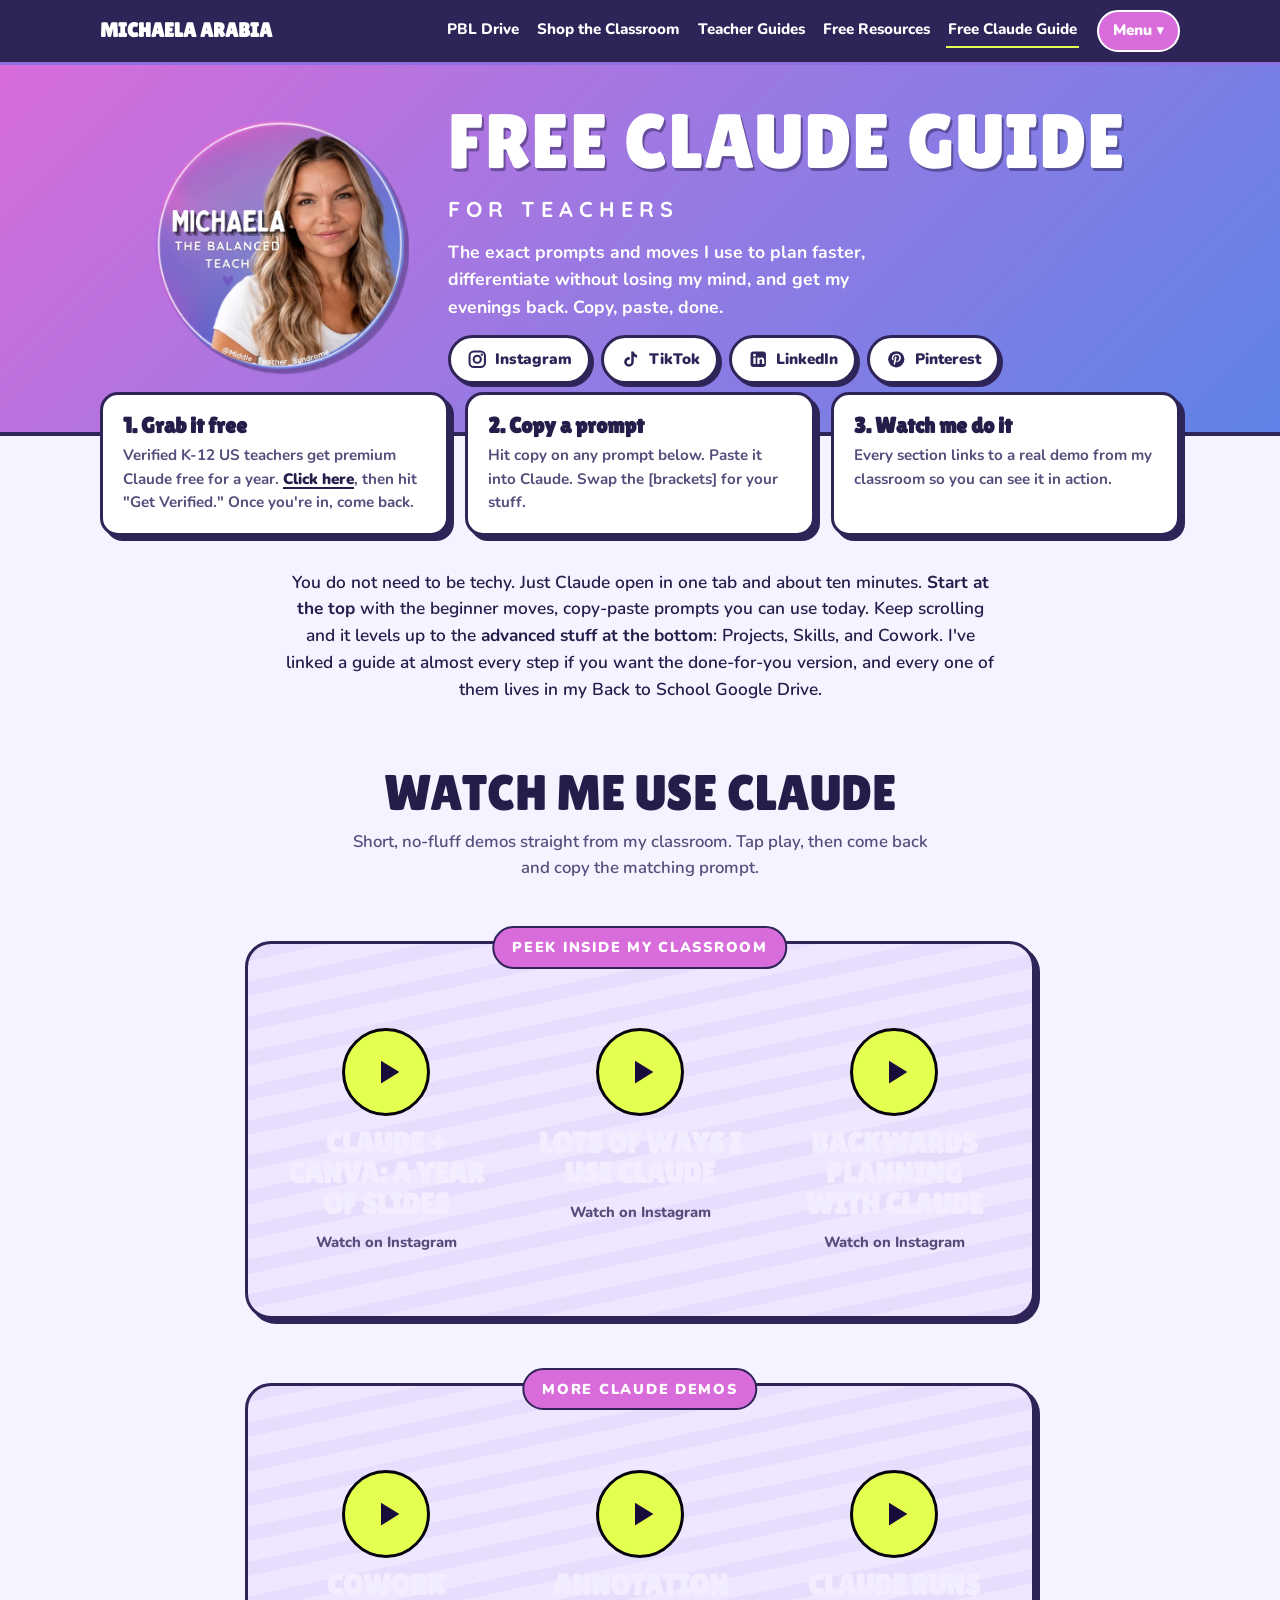
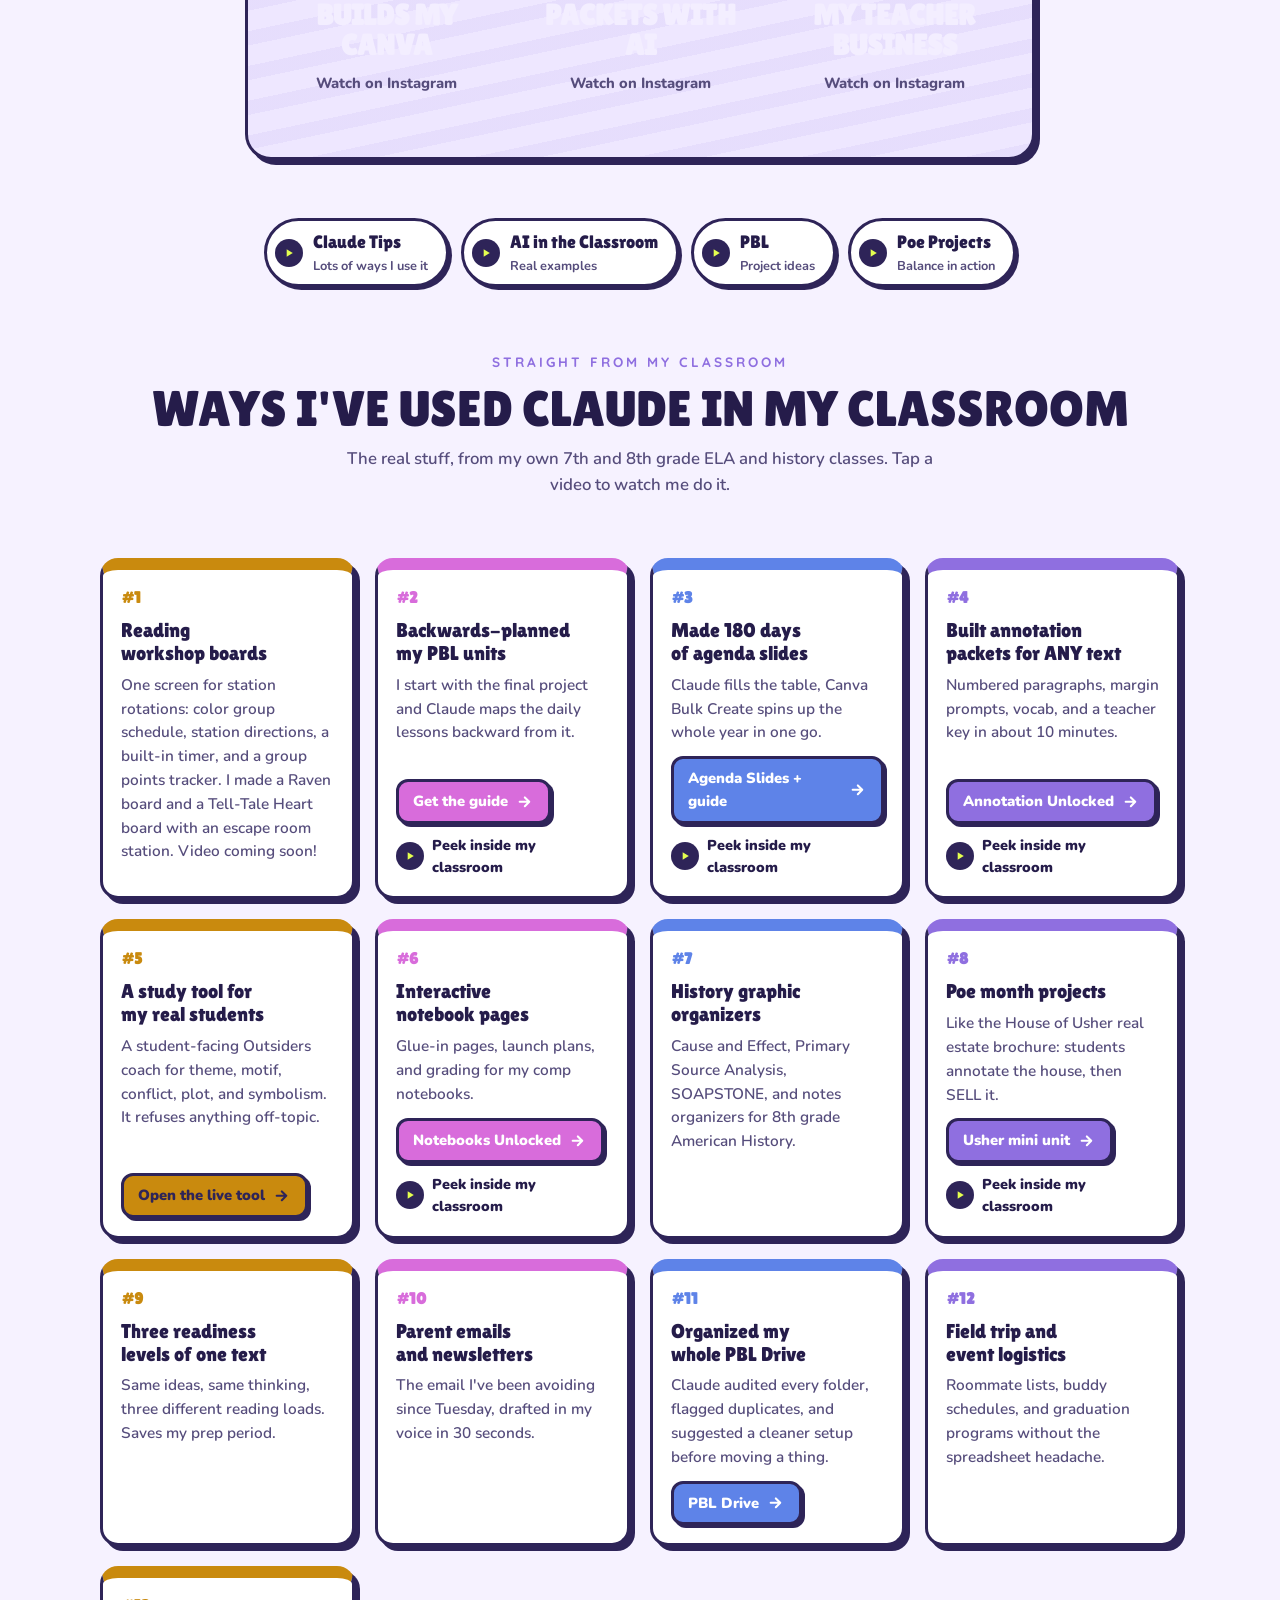
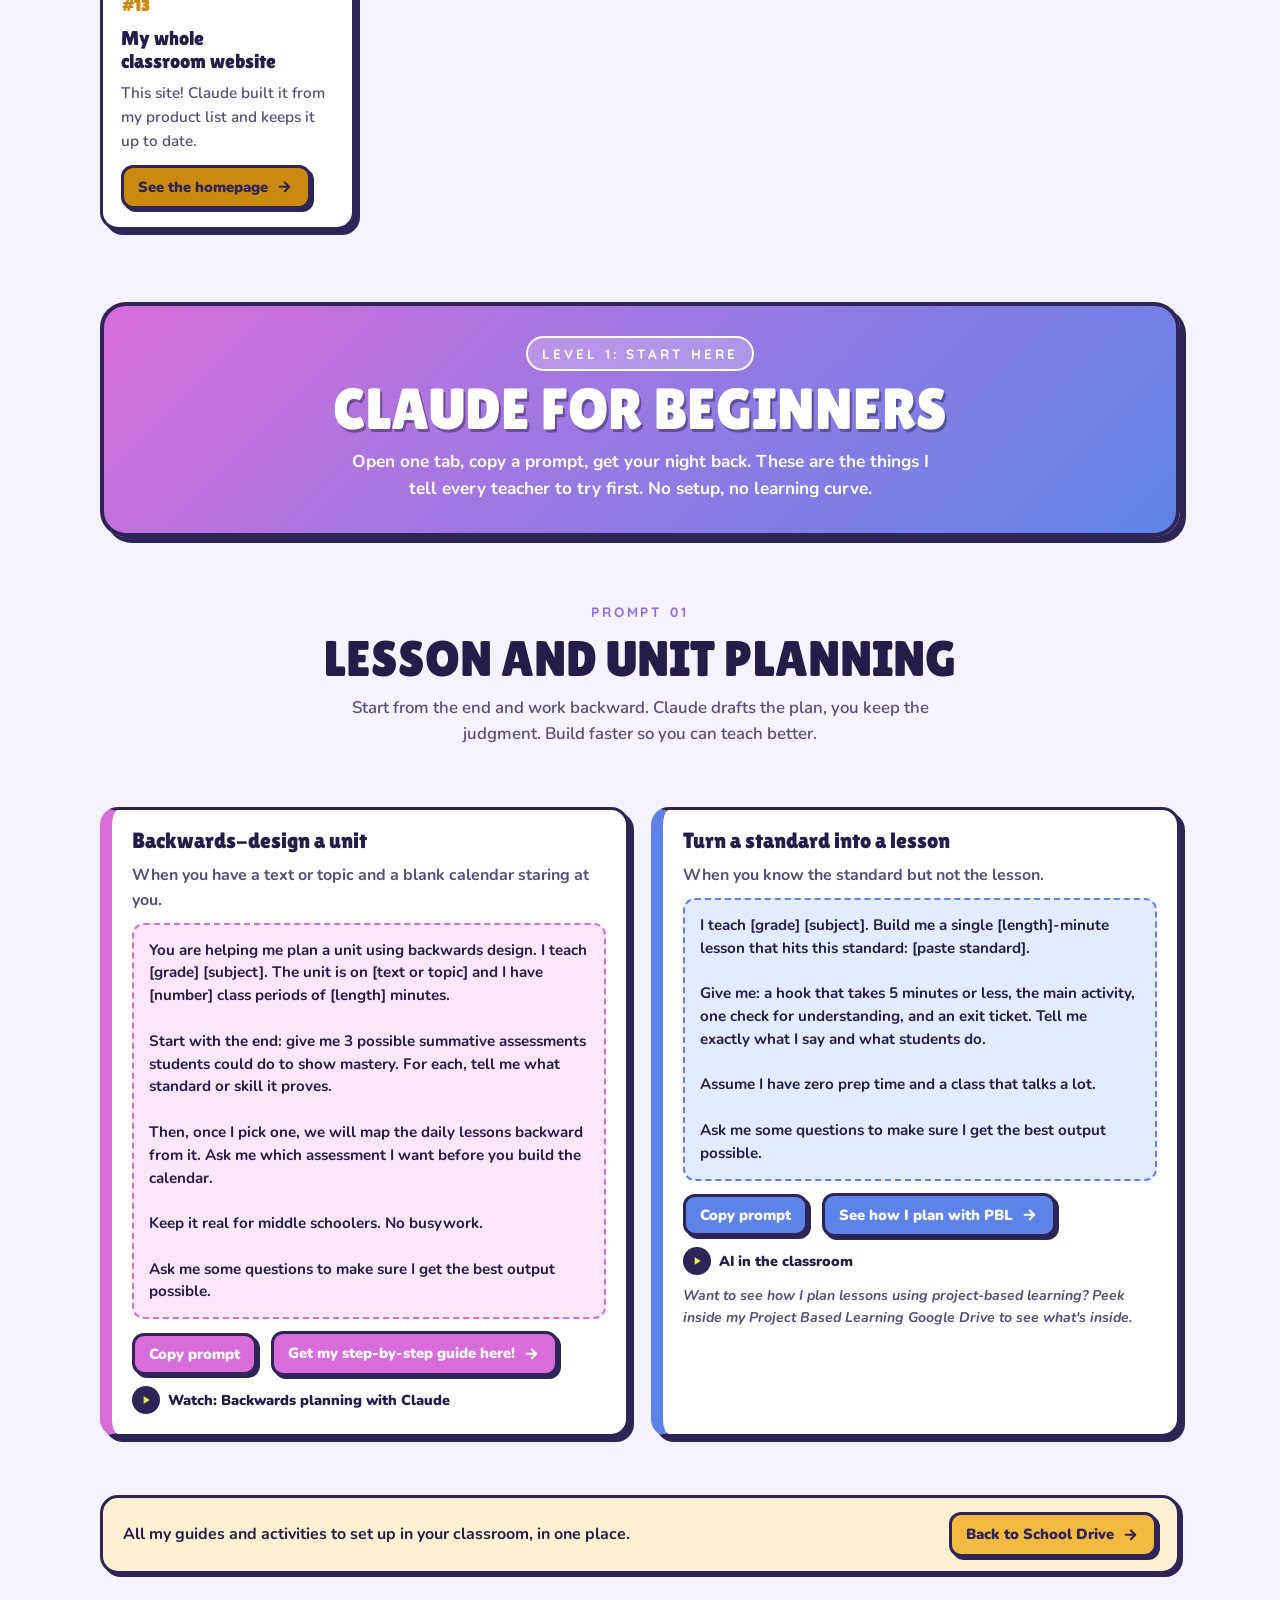
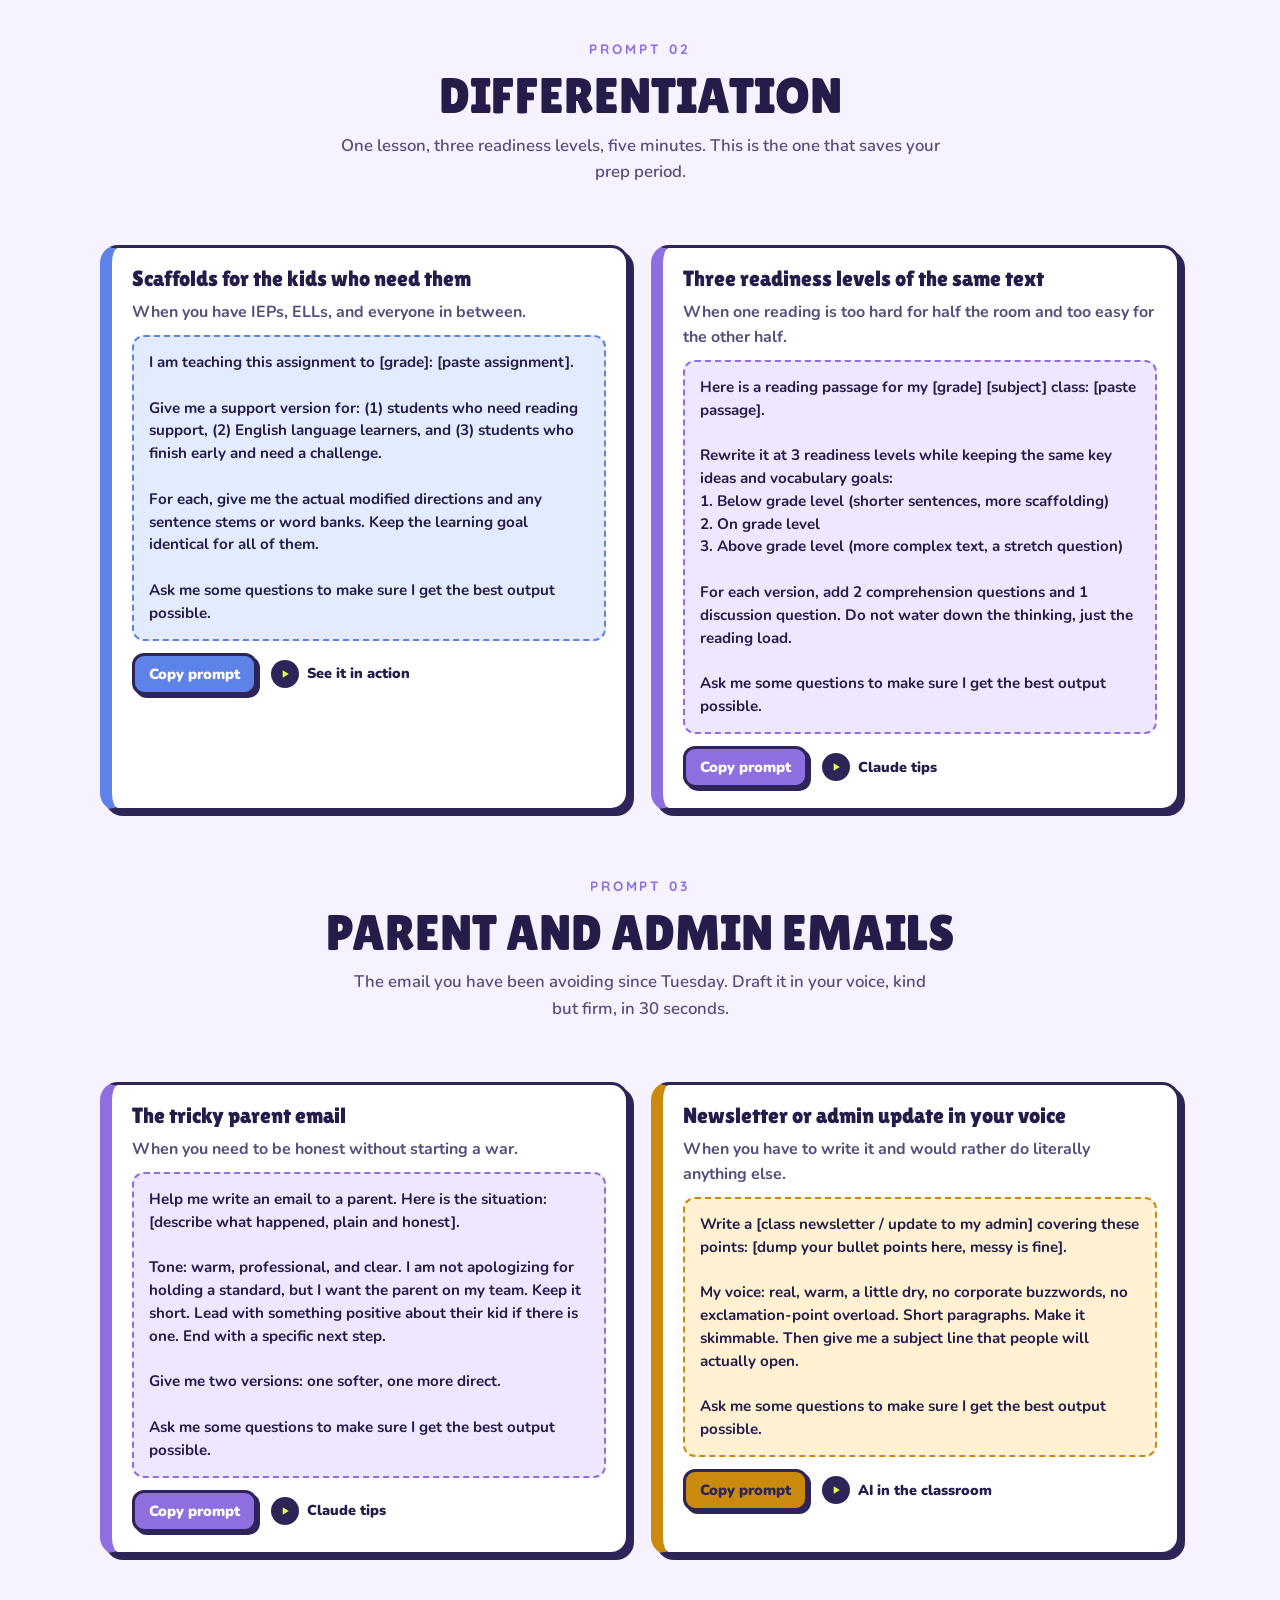
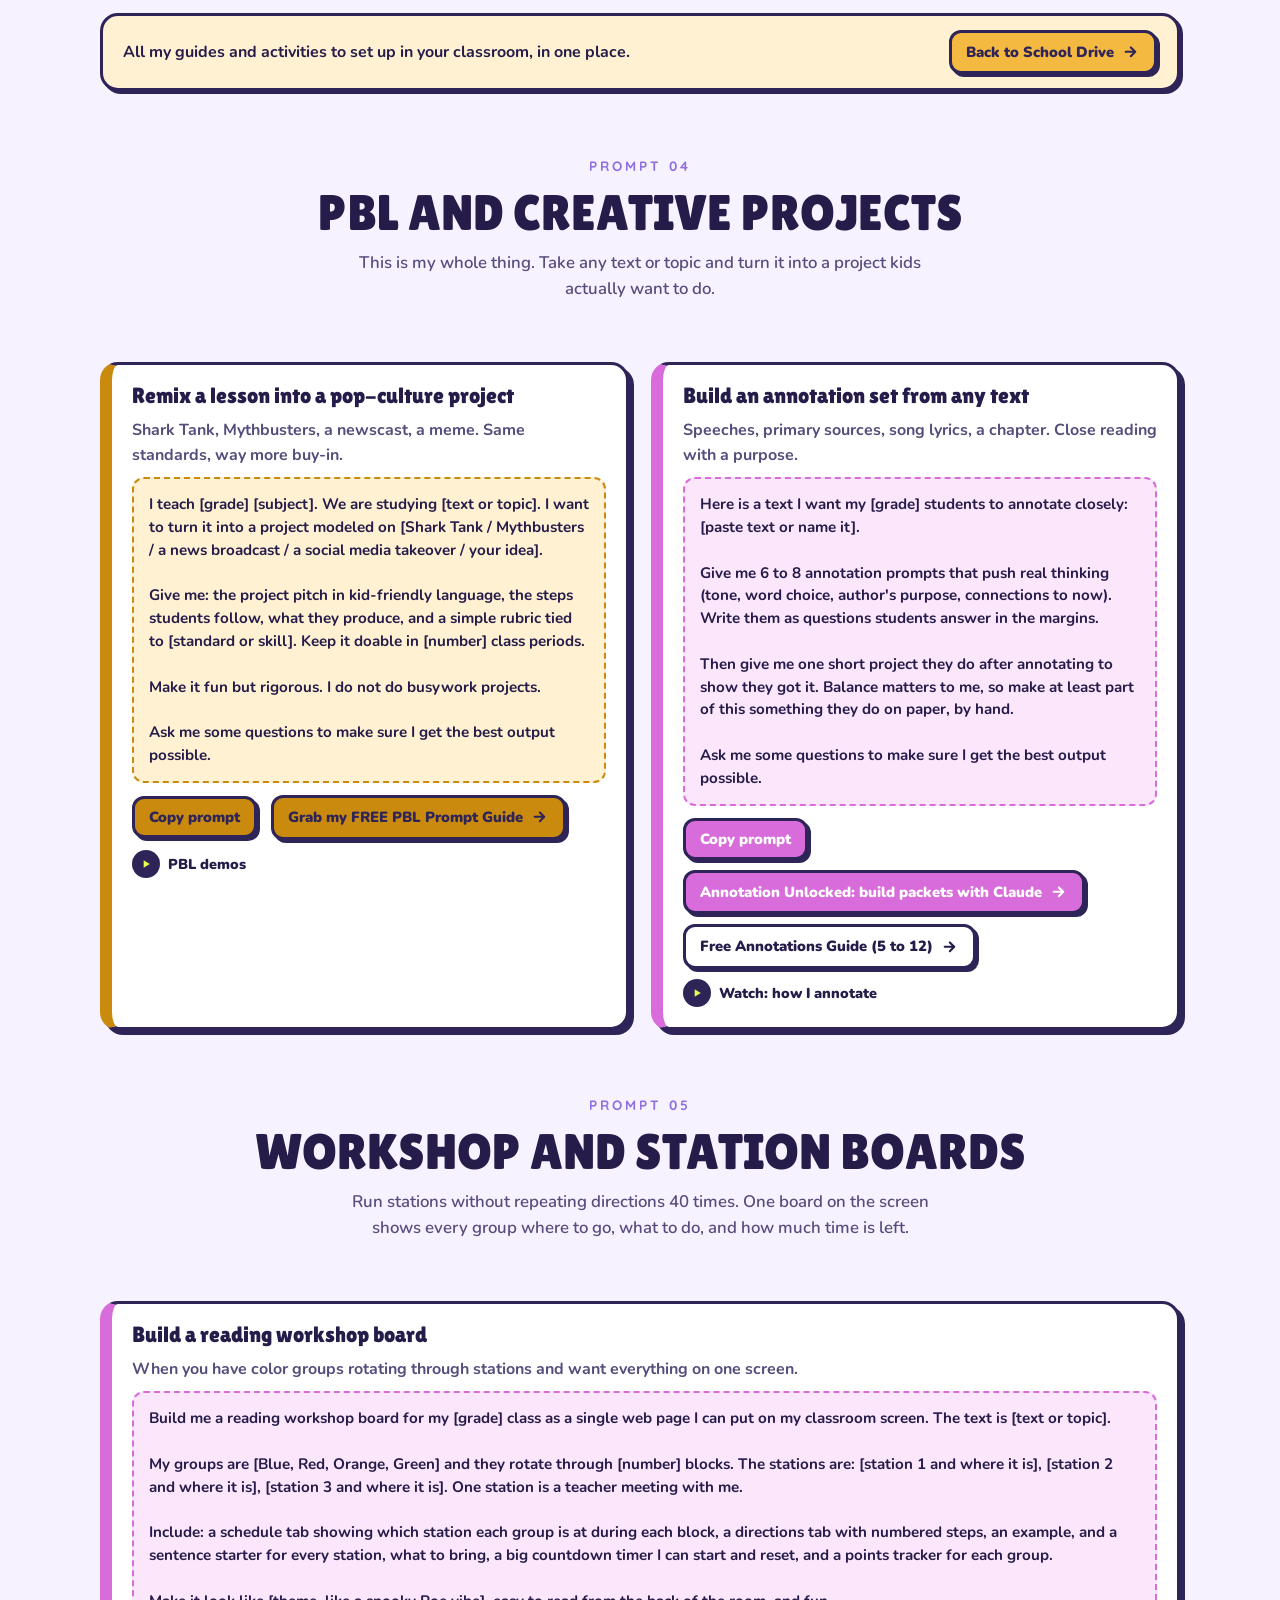
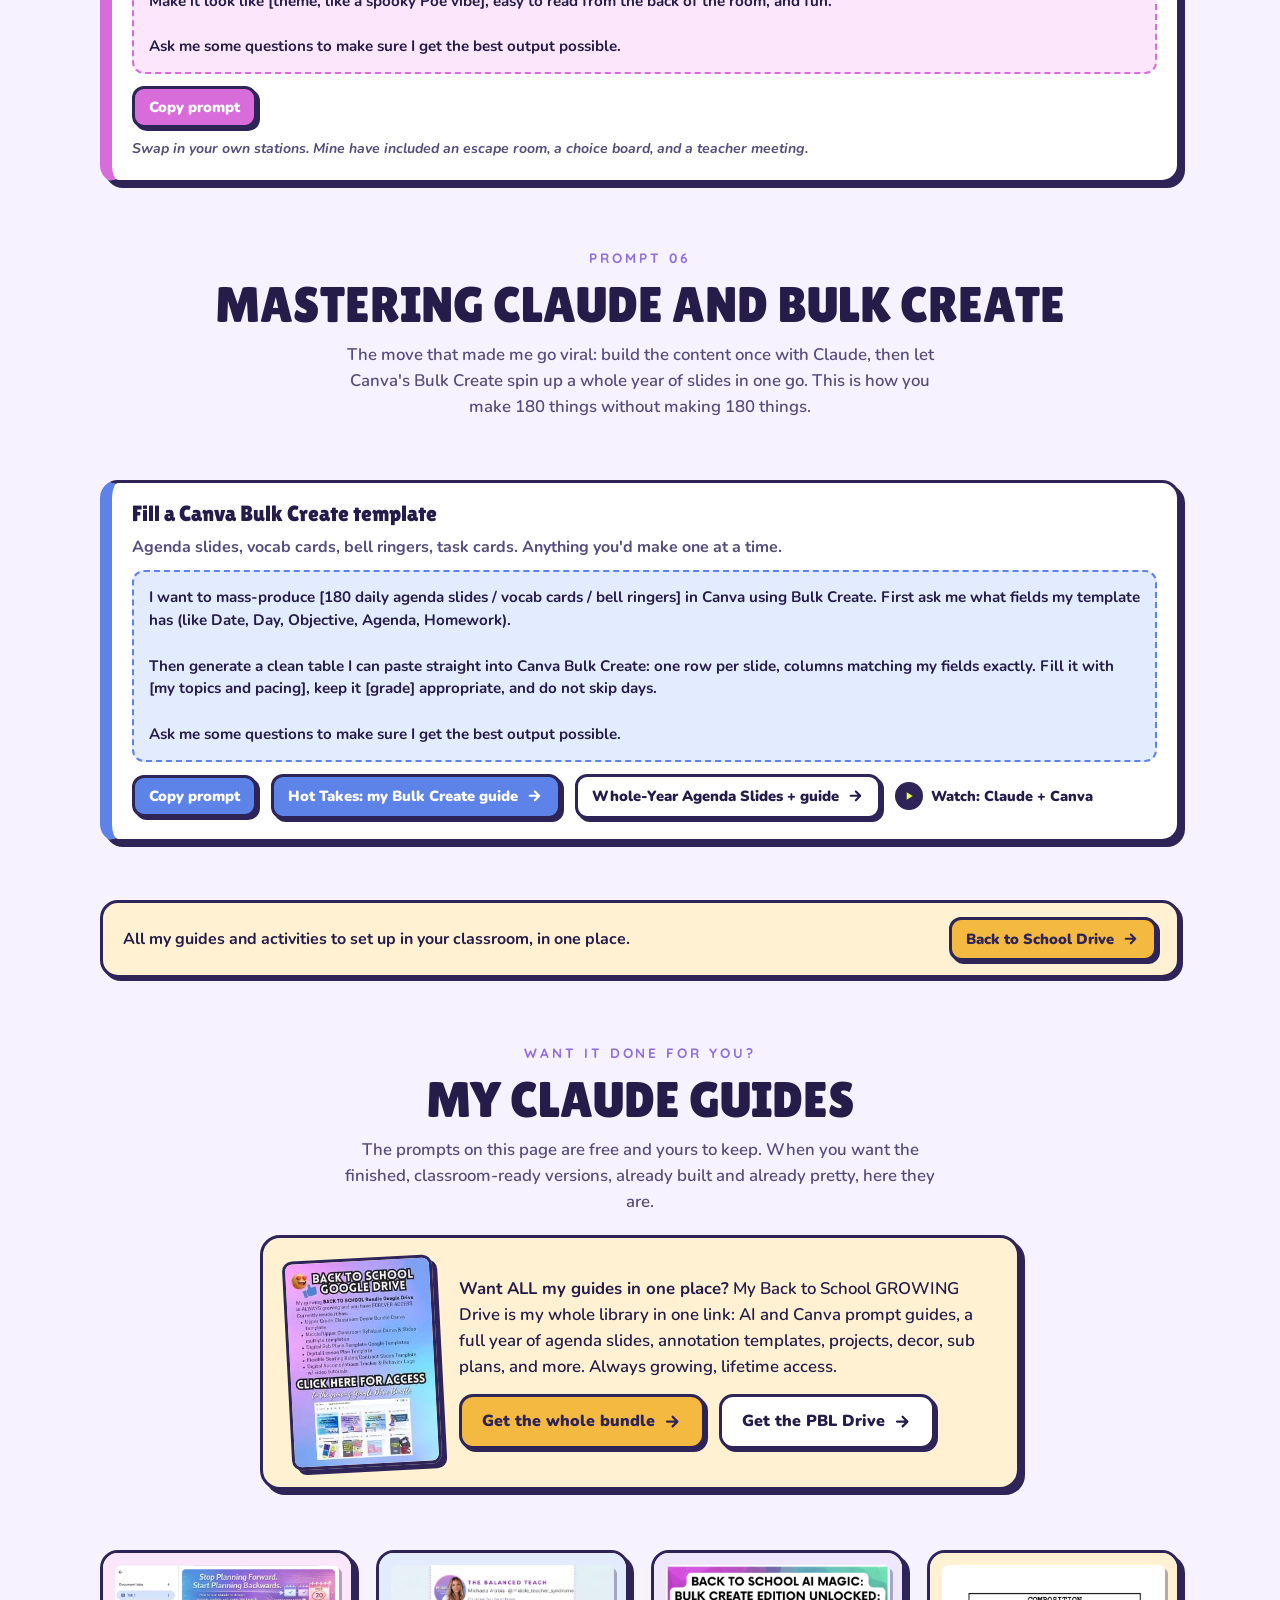
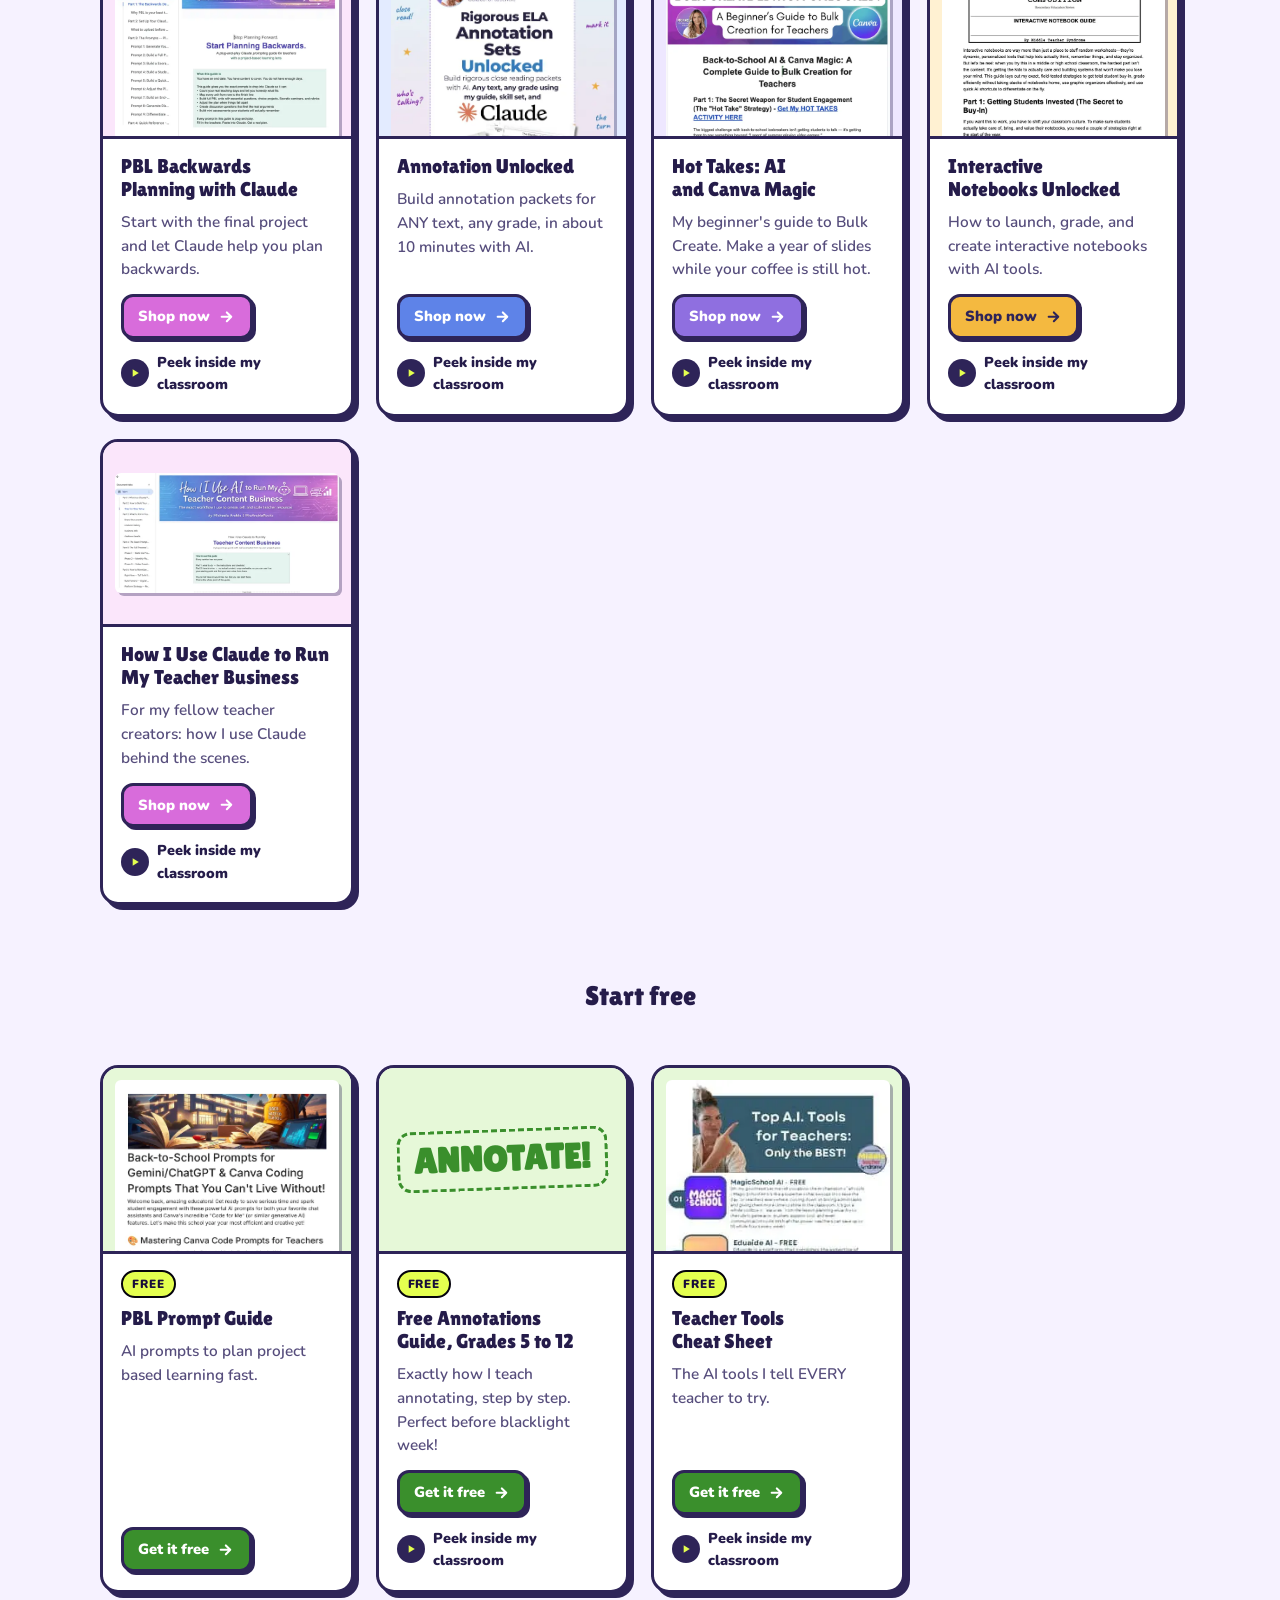
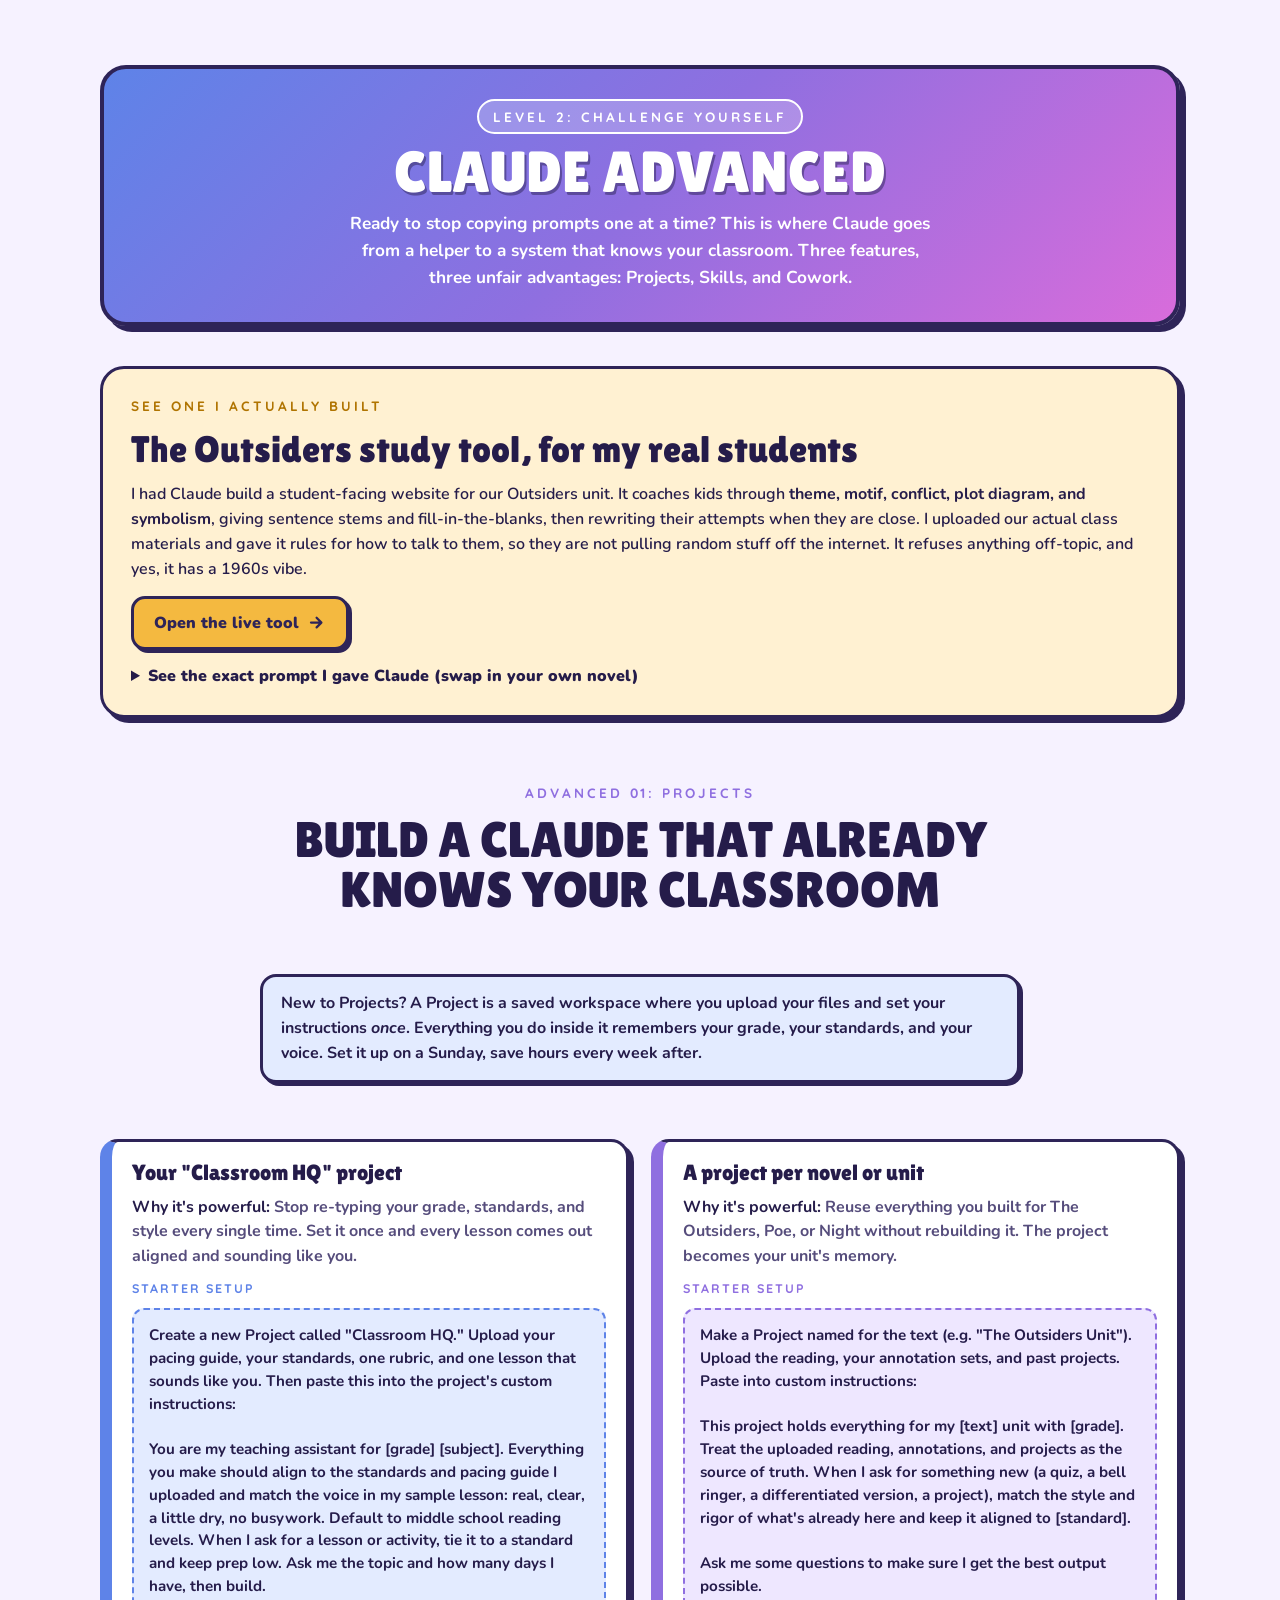
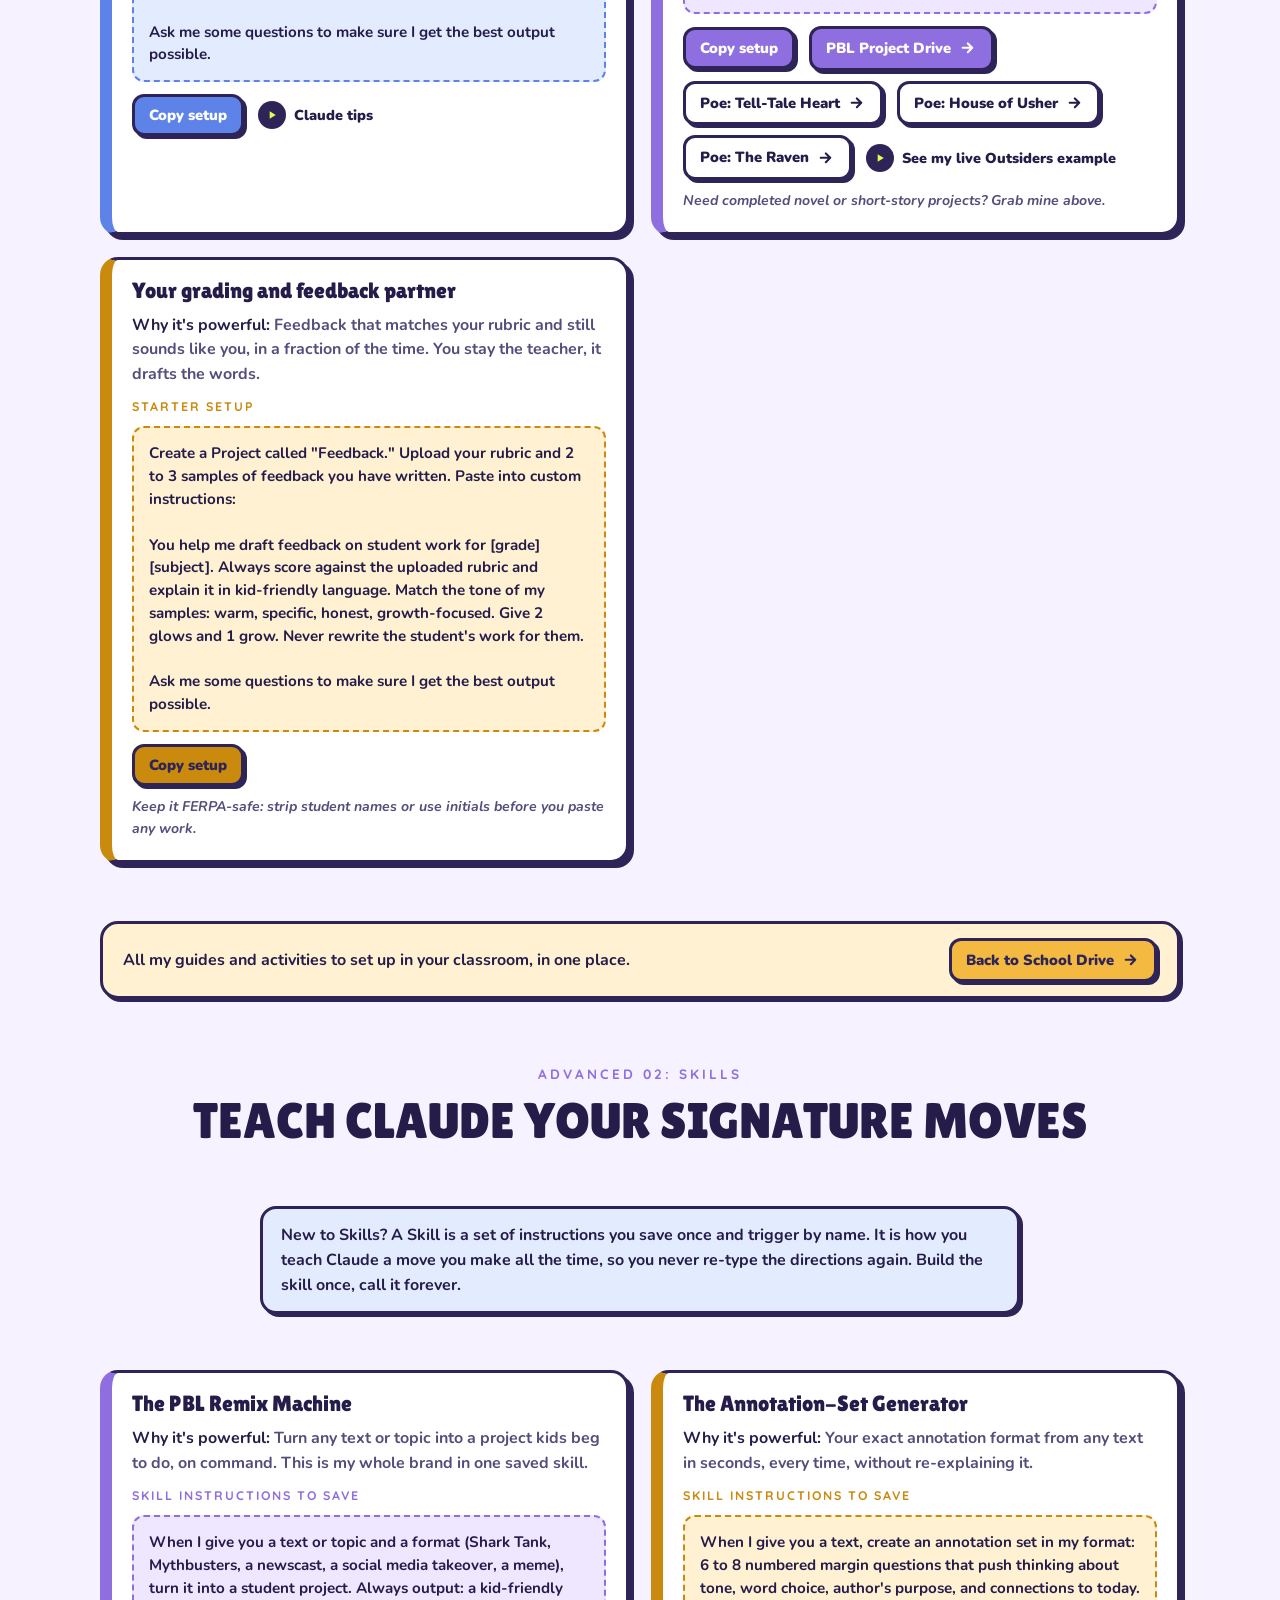
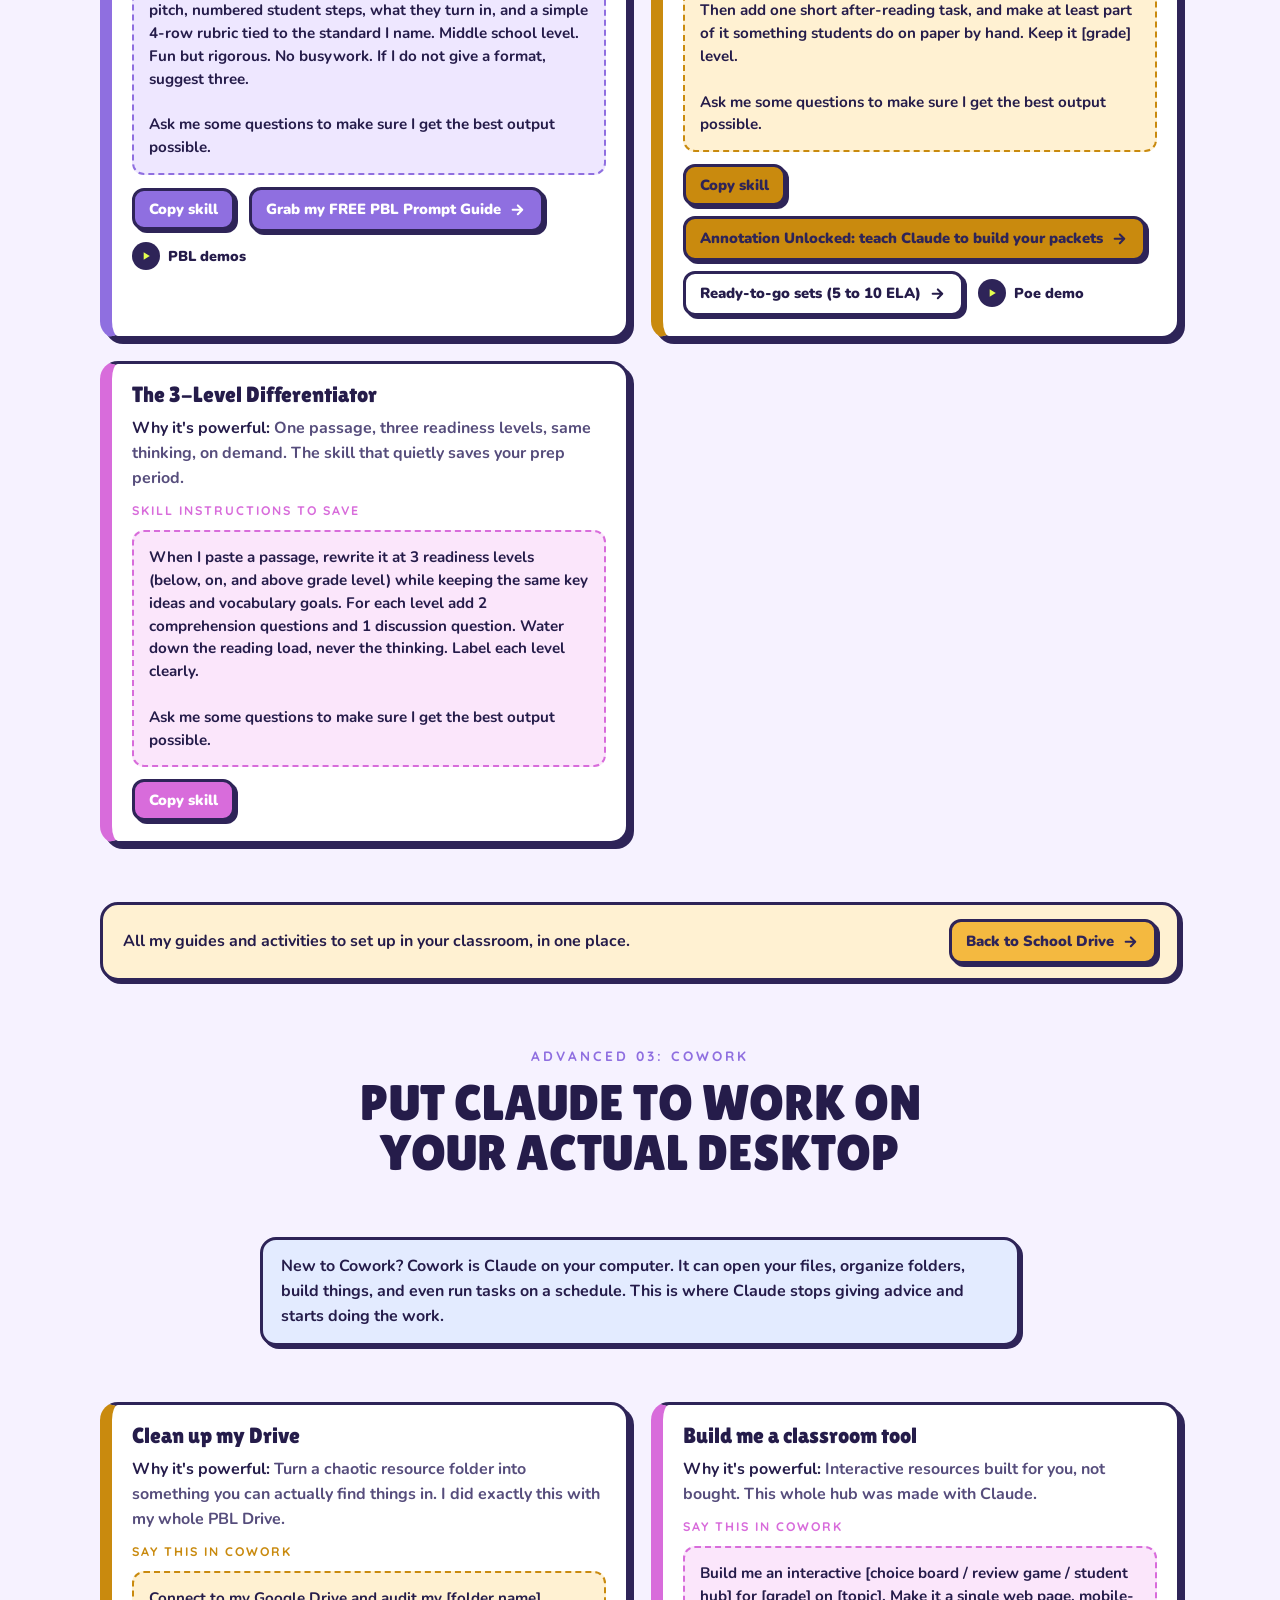
==== free-claude-guide/index.html @ fb7d6537 "Homepage: add Free Claude Guide button to the hero Co-Authored-By: Claude Opus 5.5 <noreply@anthropi" ====
<!doctype html>
<html lang="en">
<head>
<meta charset="utf-8">
<meta name="viewport" content="width=device-width, initial-scale=1, viewport-fit=cover">
<title>Free Claude Guide for Teachers | Michaela Arabia: The Balanced Teach</title>
<meta name="description" content="My free Claude guide for teachers: the exact prompts and moves I use to plan faster, differentiate, and get my evenings back. Copy, paste, done.">
<link rel="canonical" href="https://mrsarabiarocks.com/free-claude-guide/">
<meta property="og:title" content="Free Claude Guide for Teachers">
<meta property="og:description" content="The exact Claude prompts and moves I use in my middle school classroom. Copy, paste, done.">
<meta property="og:image" content="https://mrsarabiarocks.com/logo.webp">
<meta property="og:url" content="https://mrsarabiarocks.com/free-claude-guide/">
<link rel="icon" href="../favicon.png">
<link rel="preconnect" href="https://fonts.googleapis.com">
<link rel="preconnect" href="https://fonts.gstatic.com" crossorigin>
<link rel="stylesheet" href="https://fonts.googleapis.com/css2?family=Lilita+One&family=Nunito:wght@600;700;800;900&family=Quicksand:wght@700&display=swap">
<style>
/* Layout: logo-led gradient hero, chunky sticker-style cards with solid ink offset shadows,
   centered section heads, one big best-seller block, one blacklight seasonal spotlight. */
:root {
  --paper: #F6F2FF;
  --card: #FFFFFF;
  --text: #251C4A;
  --muted: #564D7C;
  --ink: #2E2458;
  --line: #2E2458;
  --pink: #D86CDB;
  --violet: #8F6FE0;
  --blue: #5E83E8;
  --sun: #F4B940;
  --glow: #E4FF4F;
  --night: #170C3A;
  --night-2: #241455;
  --night-text: #F3EEFF;
  --tint-pink: #FBE6FB;
  --tint-blue: #E3EBFF;
  --tint-violet: #EEE7FF;
  --tint-sun: #FFF1D2;
  --tint-free: #E6F8D8;
  --free: #3A8F2C;
  --icon-cut: #FFFFFF;
  --f-display: "Lilita One", "Arial Black", "Helvetica Neue", Impact, sans-serif;
  --f-body: "Nunito", "Avenir Next", "Segoe UI", system-ui, sans-serif;
  --f-spaced: "Quicksand", "Nunito", "Avenir Next", system-ui, sans-serif;
  --shadow: 5px 5px 0 var(--ink);
  --shadow-sm: 3px 3px 0 var(--ink);
}
@media (prefers-color-scheme: dark) {
  :root:not([data-theme="light"]) {
    --paper: #120D26; --card: #1F1840; --text: #F1ECFF; --muted: #BEB4E2;
    --ink: #05030C; --line: #8F7BEB;
    --tint-pink: #3A1E45; --tint-blue: #1C2A52; --tint-violet: #2A2152; --tint-sun: #3F3118; --tint-free: #1D3A1F;
    --free: #8EDB72; --icon-cut: #2A1F55;
    color-scheme: dark;
  }
}
:root[data-theme="dark"] {
  --paper: #120D26; --card: #1F1840; --text: #F1ECFF; --muted: #BEB4E2;
  --ink: #05030C; --line: #8F7BEB;
  --tint-pink: #3A1E45; --tint-blue: #1C2A52; --tint-violet: #2A2152; --tint-sun: #3F3118; --tint-free: #1D3A1F;
  --free: #8EDB72; --icon-cut: #2A1F55;
  color-scheme: dark;
}

* { box-sizing: border-box; }
html { scroll-behavior: smooth; }
@media (prefers-reduced-motion: reduce) { html { scroll-behavior: auto; } * { transition: none !important; } }
body { margin: 0; background: var(--paper); color: var(--text); font-family: var(--f-body); font-weight: 600; font-size: 1rem; line-height: 1.55; }
a { color: inherit; }
a:focus-visible, button:focus-visible, input:focus-visible { outline: 3px solid var(--blue); outline-offset: 3px; }
svg { width: 1.2em; height: 1.2em; flex: none; }
img { max-width: 100%; }
.wrap { width: 100%; max-width: 1120px; margin-inline: auto; padding-inline: 20px; }
h1, h2, h3, h4 { margin: 0; text-wrap: balance; }
p { margin: 0; }
[hidden] { display: none !important; }

/* ---------- Hero ---------- */
.hero {
  background: linear-gradient(135deg, #D86CDB 0%, #9A79E2 48%, #5E83E8 100%);
  color: #FFFFFF; padding-block: 40px 76px; border-bottom: 4px solid var(--ink);
}
.hero-inner { display: flex; align-items: center; justify-content: center; gap: 44px; }
.logo { width: clamp(180px, 28vw, 290px); height: auto; flex: none; filter: drop-shadow(5px 5px 0 rgba(46, 36, 88, .45)); }
.hero-copy { display: grid; gap: 14px; min-width: 0; }
.hero h1 {
  font-family: var(--f-display); font-weight: 400; font-size: clamp(2.8rem, 8vw, 5.4rem); line-height: .95;
  letter-spacing: .015em; text-transform: uppercase; color: #FFFFFF;
  text-shadow: 2px 3px 0 rgba(46, 36, 88, .5);
}
.hero h1 span { display: inline-block; }
.tagline { font-family: var(--f-spaced); font-weight: 700; text-transform: uppercase; letter-spacing: .28em; font-size: clamp(1rem, 2.4vw, 1.35rem); }
.bio { max-width: 40ch; font-size: 1.1rem; font-weight: 700; }
.socials { display: flex; flex-wrap: wrap; gap: 10px; }
.social {
  display: inline-flex; align-items: center; gap: 8px; text-decoration: none;
  font-weight: 900; font-size: .95rem; padding: 10px 16px; border-radius: 999px;
  border: 3px solid var(--ink); box-shadow: var(--shadow-sm); transition: transform .12s, box-shadow .12s;
}
.social svg { width: 1.35em; height: 1.35em; }
.social-hero { background: #FFFFFF; color: #2E2458; --icon-cut: #FFFFFF; }
.brand-link { width: fit-content; color: #FFFFFF; font-weight: 800; font-size: .95rem; text-decoration: underline; text-decoration-thickness: 2px; text-underline-offset: 4px; opacity: .92; }
.brand-link:hover { opacity: 1; }
.social-about { background: var(--card); color: var(--text); border-color: var(--line); }
.social:hover { transform: translate(-2px, -2px); box-shadow: 5px 5px 0 var(--ink); }

/* ---------- Buttons ---------- */
.btn {
  display: inline-flex; align-items: center; gap: 8px; text-decoration: none; cursor: pointer;
  font-family: var(--f-body); font-weight: 900; font-size: 1rem;
  padding: 12px 20px; border-radius: 14px; border: 3px solid var(--ink);
  background: var(--pink); color: #FFFFFF; box-shadow: var(--shadow-sm); transition: transform .12s, box-shadow .12s;
}
.btn:hover { transform: translate(-2px, -2px); box-shadow: 5px 5px 0 var(--ink); }
.btn-small { padding: 8px 14px; font-size: .92rem; border-radius: 12px; }
.btn-big { font-size: 1.15rem; padding: 15px 26px; }
.btn-glow { background: var(--glow); color: #170C3A; border-color: #05030C; box-shadow: 4px 4px 0 #05030C; }
.btn-ghost { background: transparent; color: var(--night-text); border-color: var(--night-text); box-shadow: 4px 4px 0 #05030C; }
.btn-row { display: flex; flex-wrap: wrap; gap: 14px; align-items: center; }
.btn-row-center { justify-content: center; }
.peek { display: inline-flex; align-items: center; gap: 8px; font-weight: 900; font-size: .9rem; text-decoration: none; color: var(--text); }
.peek:hover span:last-child { text-decoration: underline; text-decoration-thickness: 3px; text-underline-offset: 4px; }
.peek-play { display: inline-grid; place-items: center; width: 28px; height: 28px; border-radius: 50%; background: var(--ink); color: var(--glow); flex: none; }
.peek-play svg { width: 14px; height: 14px; }

/* ---------- Quick links + search ---------- */
.quick-wrap { margin-top: -44px; position: relative; display: grid; gap: 28px; }
.quick-grid { display: grid; grid-template-columns: repeat(4, minmax(0, 1fr)); gap: 16px; }
.quick {
  display: grid; grid-template-columns: 1fr auto; grid-template-rows: auto auto; column-gap: 10px; align-items: center;
  text-decoration: none; background: var(--card); color: var(--text);
  border: 3px solid var(--line); border-radius: 18px; padding: 16px 18px; box-shadow: var(--shadow);
  transition: transform .12s, box-shadow .12s; min-width: 0;
}
.quick:hover { transform: translate(-2px, -2px); box-shadow: 7px 7px 0 var(--ink); }
.q-title { font-family: var(--f-display); font-size: 1.35rem; line-height: 1.1; }
.q-sub { grid-row: 2; font-size: .88rem; color: var(--muted); font-weight: 700; }
.q-arrow { grid-row: 1 / 3; grid-column: 2; display: grid; place-items: center; width: 38px; height: 38px; border-radius: 12px; background: var(--pink); color: #FFFFFF; border: 2px solid var(--ink); }
.quick:nth-child(2) .q-arrow { background: var(--violet); }
.quick:nth-child(3) .q-arrow { background: var(--blue); }
.quick:nth-child(4) .q-arrow { background: var(--sun); color: #2E2458; }

.search { display: grid; justify-items: center; gap: 10px; text-align: center; }
.search-label { font-family: var(--f-display); font-size: 1.5rem; }
.search-box {
  width: min(100%, 620px); display: flex; align-items: center; gap: 10px;
  background: var(--card); border: 3px solid var(--line); border-radius: 999px; padding: 6px 8px 6px 20px; box-shadow: var(--shadow);
  color: var(--muted);
}
.search-box svg { width: 22px; height: 22px; }
.search-box input { flex: 1; min-width: 0; border: 0; outline: 0; background: transparent; color: var(--text); font: 800 1.05rem/1.2 var(--f-body); padding-block: 10px; }
.search-box input::placeholder { color: var(--muted); font-weight: 700; }
.search-box:focus-within { box-shadow: 5px 5px 0 var(--blue); }
.search-clear { font: 900 .9rem var(--f-body); border: 2.5px solid var(--ink); border-radius: 999px; background: var(--sun); color: #2E2458; padding: 8px 14px; cursor: pointer; }
.search-status { font-weight: 900; color: var(--muted); min-height: 1.4em; }
.no-results { margin-top: 40px; text-align: center; font-size: 1.1rem; font-weight: 800; }

/* ---------- Best seller ---------- */
.best { margin-top: 36px; }
.best-box {
  display: grid; grid-template-columns: minmax(0, 0.8fr) minmax(0, 1.2fr); gap: 40px; align-items: center;
  background: var(--tint-violet); border: 3px solid var(--line); border-radius: 26px; padding: 36px; box-shadow: 8px 8px 0 var(--ink);
}
.best-cover { justify-self: center; display: block; max-width: 300px; width: 100%; transform: rotate(-3deg); transition: transform .15s; }
.best-cover:hover { transform: rotate(-1deg) scale(1.02); }
.best-cover img { display: block; width: 100%; height: auto; border-radius: 14px; border: 3px solid var(--ink); box-shadow: 8px 8px 0 var(--ink); }
.best-copy { display: grid; gap: 16px; min-width: 0; }
.best-title { font-family: var(--f-display); font-weight: 400; text-transform: uppercase; font-size: clamp(2.2rem, 5.5vw, 3.6rem); line-height: 1; }
.best-copy > p:not(.eyebrow) { font-size: 1.1rem; max-width: 52ch; }
.stats { list-style: none; margin: 0; padding: 0; display: flex; flex-wrap: wrap; gap: 10px; }
.stats li { font-weight: 900; padding: 8px 14px; border-radius: 12px; background: var(--card); border: 2.5px solid var(--line); box-shadow: 2px 2px 0 var(--ink); }
.stats li:first-child { background: var(--sun); color: #2E2458; border-color: var(--ink); }

/* ---------- Spotlight (blacklight) ---------- */
.spotlight {
  margin-top: 64px; padding-block: 60px;
  background: radial-gradient(120% 70% at 50% 0%, #3B1C7A 0%, rgba(59, 28, 122, 0) 65%), var(--night);
  color: var(--night-text); border-block: 4px solid #05030C;
}
.spot-head { display: grid; gap: 16px; justify-items: center; text-align: center; margin-bottom: 40px; }
.eyebrow { font-family: var(--f-spaced); font-weight: 700; text-transform: uppercase; letter-spacing: .22em; font-size: .85rem; color: var(--violet); }
.eyebrow-glow { color: var(--glow); }
.glow-title {
  font-family: var(--f-display); font-weight: 400; font-size: clamp(2.3rem, 6vw, 4rem); line-height: 1.02; text-transform: uppercase;
  color: var(--glow); text-shadow: 0 0 16px rgba(228, 255, 79, .45);
}
.spot-body { max-width: 56ch; font-size: 1.1rem; color: #DCD4FF; }
.reel {
  display: grid; justify-items: center; align-content: center; gap: 12px; text-align: center; position: relative;
  grid-row: span 2; min-height: 360px;
  text-decoration: none; color: var(--night-text); border-radius: 20px; border: 3px solid var(--glow);
  background:
    repeating-linear-gradient(-12deg, rgba(228, 255, 79, .08) 0 14px, transparent 14px 34px),
    linear-gradient(160deg, #2A1366 0%, #12072E 100%);
  box-shadow: 0 0 26px rgba(228, 255, 79, .3), 6px 6px 0 #05030C;
  padding: 56px 24px 28px; transition: transform .15s;
}
.reel:hover { transform: translate(-2px, -2px) rotate(-.5deg); }
.reel-label { position: absolute; top: 16px; left: 16px; font-weight: 900; font-size: .78rem; text-transform: uppercase; letter-spacing: .1em; background: var(--pink); color: #FFFFFF; padding: 6px 10px; border-radius: 999px; border: 2px solid #05030C; }
.reel-play { display: grid; place-items: center; width: 88px; height: 88px; border-radius: 50%; background: var(--glow); color: #170C3A; border: 3px solid #05030C; box-shadow: 0 0 26px rgba(228, 255, 79, .65); }
.reel-play svg { width: 42px; height: 42px; margin-left: 4px; }
.reel-title { font-family: var(--f-display); font-size: 1.8rem; line-height: 1.05; text-transform: uppercase; }
.reel-sub { font-weight: 800; font-size: .92rem; color: #CFC4FF; }

/* ---------- Cards ---------- */
.grid { display: grid; grid-template-columns: repeat(auto-fill, minmax(min(100%, 250px), 1fr)); gap: 22px; }
.card {
  display: flex; flex-direction: column; min-width: 0;
  background: var(--card); color: var(--text); border: 3px solid var(--line); border-radius: 18px;
  box-shadow: var(--shadow); overflow: hidden;
}
.cover { aspect-ratio: 4 / 3; background: var(--card-tint, var(--tint-violet)); border-bottom: 3px solid var(--line); display: grid; place-items: center; padding: 12px; overflow: hidden; }
.cover img { max-height: 100%; width: auto; max-width: 100%; object-fit: contain; border-radius: 6px; box-shadow: 3px 3px 0 rgba(46, 36, 88, .35); }
.cover-text span {
  font-family: var(--f-display); font-size: clamp(1.6rem, 3.4vw, 2.2rem); line-height: 1; text-transform: uppercase; text-align: center;
  color: var(--card-accent, var(--violet)); padding: 10px 14px; border: 3px dashed currentColor; border-radius: 14px; transform: rotate(-2deg);
}
.card-body { display: flex; flex-direction: column; gap: 9px; padding: 16px 18px 18px; flex: 1; }
.card-tags { display: flex; flex-wrap: wrap; gap: 6px; }
.card-tags:empty { display: none; }
.card h4 { font-family: var(--f-display); font-weight: 400; font-size: 1.28rem; line-height: 1.12; }
.card p { color: var(--muted); font-size: .96rem; flex: 1; }
.card-actions { display: flex; flex-wrap: wrap; align-items: center; gap: 12px 16px; margin-top: 4px; }
.card-pink { --card-accent: var(--pink); --card-tint: var(--tint-pink); }
.card-blue { --card-accent: var(--blue); --card-tint: var(--tint-blue); }
.card-violet { --card-accent: var(--violet); --card-tint: var(--tint-violet); }
.card-sun { --card-accent: #C98A0E; --card-tint: var(--tint-sun); }
.card-free { --card-accent: var(--free); --card-tint: var(--tint-free); }
.card-sun .btn { background: var(--sun); color: #2E2458; }
.card-blue .btn { background: var(--blue); }
.card-violet .btn { background: var(--violet); }
.card-free .btn { background: var(--free); color: #FFFFFF; }
.tag { font-size: .74rem; font-weight: 900; text-transform: uppercase; letter-spacing: .08em; padding: 3px 9px; border-radius: 999px; border: 2px solid var(--line); background: var(--tint-blue); color: var(--text); }
.tag-free { background: var(--glow); color: #170C3A; border-color: #05030C; }
.tag-best { background: var(--sun); color: #2E2458; border-color: #05030C; }

.grid-night .card { background: var(--night-2); color: var(--night-text); border-color: #6C4FD6; box-shadow: 5px 5px 0 #05030C; --card-accent: var(--glow); --card-tint: #2E1A6B; }
.grid-night .cover { border-color: #6C4FD6; }
.grid-night .card p { color: #CFC4FF; }
.grid-night .card .btn { background: var(--glow); color: #170C3A; border-color: #05030C; box-shadow: 3px 3px 0 #05030C; }
.grid-night .peek { color: var(--night-text); }
.grid-night .peek-play { background: var(--glow); color: #170C3A; }
.grid-night .tag { background: var(--glow); color: #170C3A; border-color: #05030C; }

/* ---------- Fan favorite ---------- */
.fan { margin-top: 64px; }
.fan-box {
  display: grid; grid-template-columns: 200px minmax(0, 1fr); gap: 32px; align-items: center;
  background: var(--tint-sun); border: 3px solid var(--line); border-radius: 24px; padding: 28px 32px; box-shadow: var(--shadow);
}
.fan-cover { width: 100%; height: auto; border-radius: 12px; border: 3px solid var(--ink); box-shadow: 5px 5px 0 var(--ink); transform: rotate(2deg); }
.fan-copy { display: grid; gap: 12px; min-width: 0; }
.fan-copy h2 { font-family: var(--f-display); font-weight: 400; font-size: clamp(1.7rem, 4vw, 2.4rem); line-height: 1.05; }
.fan-copy p:not(.eyebrow) { max-width: 58ch; }
.fan .eyebrow { color: #B07400; }
.fan .btn { background: var(--sun); color: #2E2458; }

/* ---------- Sections ---------- */
.block { margin-top: 80px; display: grid; gap: 30px; }
.block-head { display: grid; gap: 12px; justify-items: center; text-align: center; }
.section-title { font-family: var(--f-display); font-weight: 400; text-transform: uppercase; font-size: clamp(2.1rem, 5vw, 3.1rem); line-height: 1; color: var(--text); }
.block-sub { color: var(--muted); max-width: 58ch; font-size: 1.08rem; }
.chips { display: flex; flex-wrap: wrap; justify-content: center; gap: 10px; margin-top: 6px; }
.chip { text-decoration: none; font-weight: 900; font-size: .95rem; padding: 8px 16px; border-radius: 999px; border: 2.5px solid var(--line); background: var(--card); box-shadow: 2px 2px 0 var(--ink); transition: transform .12s, box-shadow .12s; }
.chip:hover { transform: translate(-1px, -1px); box-shadow: 3px 3px 0 var(--ink); }
.chip-pink { background: var(--tint-pink); } .chip-blue { background: var(--tint-blue); } .chip-violet { background: var(--tint-violet); } .chip-sun { background: var(--tint-sun); }
.group { display: grid; gap: 18px; scroll-margin-top: 20px; }
.group + .group { margin-top: 22px; }
.group-title { font-family: var(--f-display); font-weight: 400; font-size: 1.7rem; display: flex; align-items: center; justify-content: center; gap: 10px; }
.dot { width: 18px; height: 18px; border-radius: 6px; border: 2.5px solid var(--line); flex: none; }
.dot-pink { background: var(--pink); } .dot-blue { background: var(--blue); } .dot-violet { background: var(--violet); } .dot-sun { background: var(--sun); }

/* ---------- About ---------- */
.about { margin-top: 88px; display: grid; grid-template-columns: 200px minmax(0, 1fr); gap: 34px; align-items: center; }
.about-logo { width: 200px; height: auto; }
.about-copy { display: grid; gap: 12px; background: var(--tint-violet); border: 3px solid var(--line); border-radius: 24px; padding: 28px; box-shadow: var(--shadow); }
.about-copy p { max-width: 62ch; font-size: 1.06rem; }
.about-copy .socials { margin-top: 6px; }

/* ---------- Footer ---------- */
.foot { margin-top: 80px; background: var(--ink); color: #F3EEFF; padding-block: 40px; border-top: 4px solid var(--violet); }
.foot-inner { display: grid; gap: 18px; justify-items: center; text-align: center; }
.foot-name { font-family: var(--f-display); font-size: 1.8rem; text-transform: uppercase; }
.foot-name span { display: block; font-family: var(--f-spaced); font-size: .9rem; letter-spacing: .25em; color: #CFC4FF; }
.foot .socials { justify-content: center; }
.social-foot { background: transparent; color: #FFFFFF; border-color: #FFFFFF; box-shadow: 3px 3px 0 var(--violet); --icon-cut: #2E2458; }
.foot-small { font-size: .88rem; color: #B9AEE0; }

/* ---------- Narrow screens ---------- */
@media (max-width: 860px) {
  .quick-grid { grid-template-columns: repeat(2, minmax(0, 1fr)); }
  .best-box { grid-template-columns: minmax(0, 1fr); text-align: center; justify-items: center; padding: 28px 22px; }
  .best-copy { justify-items: center; }
  .stats, .best-copy .btn-row { justify-content: center; }
  .reel { grid-row: auto; min-height: 300px; }
}
@media (max-width: 640px) {
  .wrap { padding-inline: 16px; }
  .hero { padding-block: 28px 66px; }
  .hero-inner { flex-direction: column; text-align: center; gap: 18px; }
  .hero-copy { justify-items: center; }
  .socials { justify-content: center; }
  .quick-grid { grid-template-columns: minmax(0, 1fr); gap: 12px; }
  .fan-box { grid-template-columns: minmax(0, 1fr); text-align: center; justify-items: center; padding: 24px 20px; }
  .fan-cover { width: 160px; }
  .fan-copy .btn-row { justify-content: center; }
  .about { grid-template-columns: minmax(0, 1fr); justify-items: center; text-align: center; }
  .about-logo { width: 150px; }
  .about-copy .socials { justify-content: center; }
}

/* ---------- Drive window previews ---------- */
.best-inside { grid-column: 1 / -1; display: grid; gap: 12px; justify-items: center; }
.inside-label { font-family: var(--f-display); font-size: 1.4rem; }
.drive { width: min(100%, 760px); background: var(--card); color: var(--text); border: 3px solid var(--line); border-radius: 16px; overflow: hidden; box-shadow: var(--shadow); text-align: left; }
.drive-bar { display: flex; align-items: center; gap: 7px; padding: 10px 14px; background: var(--tint-blue); border-bottom: 3px solid var(--line); }
.drive-bar span { width: 12px; height: 12px; border-radius: 50%; border: 2px solid var(--line); background: var(--pink); }
.drive-bar span:nth-child(2) { background: var(--sun); }
.drive-bar span:nth-child(3) { background: var(--free); }
.drive-bar b { margin-left: 8px; font-weight: 900; font-size: .92rem; min-width: 0; overflow: hidden; text-overflow: ellipsis; white-space: nowrap; }
.drive ul { list-style: none; margin: 0; padding: 8px; display: grid; grid-template-columns: repeat(auto-fill, minmax(min(100%, 220px), 1fr)); gap: 6px; }
.drive li { display: flex; align-items: center; gap: 10px; padding: 9px 12px; border-radius: 10px; background: var(--paper); font-weight: 800; font-size: .93rem; line-height: 1.25; min-width: 0; }
.drive li svg { color: var(--violet); width: 1.3em; height: 1.3em; }
.drive-small { box-shadow: none; border-width: 2px; margin-top: 10px; }
.drive-small ul { grid-template-columns: minmax(0, 1fr); padding: 6px; gap: 4px; }
.drive-small li { padding: 7px 10px; font-size: .86rem; }
.inside summary { cursor: pointer; font-weight: 900; font-size: .9rem; color: var(--text); text-decoration: underline; text-decoration-thickness: 2px; text-underline-offset: 3px; margin-top: 4px; }

/* ---------- Live Instagram embed (site only) ---------- */
.reel-embed { padding: 48px 12px 12px; align-content: start; }
.reel-embed .instagram-media { margin: 0 auto !important; min-width: 0 !important; width: 100% !important; max-width: 400px !important; border-radius: 14px !important; background: transparent !important; border: 0 !important; }
.reel-fallback { display: grid; justify-items: center; gap: 12px; padding: 40px 12px; text-decoration: none; color: var(--night-text); }

/* ---------- Quick links moved to bottom ---------- */
.quick-wrap { margin-top: 36px; }
.hero { padding-block: 40px 48px; }
@media (max-width: 640px) { .hero { padding-block: 28px 40px; } }

/* ---------- Back to School Drive callout ---------- */
.cta-box { display: grid; gap: 14px; justify-items: center; max-width: 680px; margin-top: 8px; padding: 20px 24px; background: var(--tint-sun); border: 3px solid var(--line); border-radius: 20px; box-shadow: var(--shadow); }
.cta-box p { font-size: 1.05rem; }
.cta-box .btn { background: var(--sun); color: #2E2458; }
.cta-box { grid-template-columns: 150px minmax(0, 1fr); align-items: center; justify-items: start; text-align: left; max-width: 760px; gap: 22px; }
.cta-cover { display: block; transform: rotate(-3deg); }
.cta-cover img { display: block; width: 100%; height: auto; border-radius: 10px; border: 3px solid var(--ink); box-shadow: 5px 5px 0 var(--ink); }
.cta-copy { display: grid; gap: 14px; justify-items: start; min-width: 0; }
@media (max-width: 640px) {
  .cta-box { grid-template-columns: minmax(0, 1fr); justify-items: center; text-align: center; }
  .cta-cover { width: 140px; }
  .cta-copy { justify-items: center; }
}

/* ---------- Claude for Teachers callout ---------- */
.cta-claude { grid-template-columns: minmax(0, 1fr); background: var(--tint-violet); max-width: 760px; width: 100%; }
.cta-claude .cta-copy { justify-items: center; text-align: center; }
.cta-claude .btn { background: var(--violet); color: #FFFFFF; }
.cta-title { font-family: var(--f-display); font-weight: 400; font-size: clamp(1.6rem, 4vw, 2.1rem); line-height: 1.05; text-transform: uppercase; }
.cta-box + .cta-box { margin-top: 18px; }
.more .quick-grid { grid-template-columns: repeat(auto-fit, minmax(min(100%, 190px), 1fr)); }

/* ---------- Spooky decorations + Poe gallery ---------- */
.spotlight { position: relative; overflow: hidden; }
.spotlight > .wrap { position: relative; }
.moon { position: absolute; top: 34px; right: 6%; width: 110px; height: 110px; border-radius: 50%; background: radial-gradient(circle at 38% 38%, #FFFBE0 0%, #F3EBB0 55%, #D9CC86 100%); box-shadow: 0 0 60px 18px rgba(243, 235, 176, .25); opacity: .9; }
.bat { position: absolute; color: #05030C; opacity: .85; }
.bat svg { width: 100%; height: auto; }
.bat-1 { top: 40px; left: 6%; width: 64px; transform: rotate(-10deg); }
.bat-2 { top: 120px; left: 15%; width: 38px; transform: rotate(8deg); }
.bat-3 { top: 70px; right: 18%; width: 46px; transform: rotate(-6deg); }
.bat-4 { top: 150px; right: 4%; width: 30px; transform: rotate(12deg); }
.bat-5 { top: 18px; left: 40%; width: 28px; transform: rotate(-4deg); opacity: .6; }
@media (prefers-reduced-motion: no-preference) {
  .bat { animation: flap 3.2s ease-in-out infinite alternate; }
  .bat-2, .bat-4 { animation-duration: 2.4s; }
  @keyframes flap { from { translate: 0 0; } to { translate: 0 -10px; } }
}
.poe-gallery { display: flex; flex-wrap: wrap; justify-content: center; gap: 18px; margin: 0 auto 40px; max-width: 980px; }
.poe-frame { margin: 0; width: clamp(110px, 17vw, 170px); background: #F3EEFF; padding: 8px 8px 22px; border-radius: 4px; box-shadow: 0 0 22px rgba(228, 255, 79, .18), 6px 6px 0 #05030C; transform: rotate(-3deg); transition: transform .2s; }
.poe-frame:nth-child(2n) { transform: rotate(3deg) translateY(10px); }
.poe-frame:nth-child(3) { transform: rotate(-1deg) translateY(-6px); }
.poe-frame:hover { transform: rotate(0) scale(1.04); }
.poe-frame img { display: block; width: 100%; aspect-ratio: 3 / 4; object-fit: cover; filter: grayscale(.2) contrast(1.05); }
.poe-credit { flex-basis: 100%; text-align: center; font-size: .78rem; color: #A99FD6; margin-top: 6px; }
@media (max-width: 640px) {
  .moon { width: 70px; height: 70px; top: 18px; right: 4%; }
  .bat-2, .bat-5 { display: none; }
  .poe-frame { width: calc(33% - 14px); padding: 5px 5px 14px; }
  .poe-frame:nth-child(n+4) { display: none; }
}
.reel-label { white-space: nowrap; }
.reel-embed { padding-top: 58px; }

/* ---------- Spotlight feature row: reel beside the Poe gallery ---------- */
.spot-feature { display: grid; grid-template-columns: 340px minmax(0, 1fr); gap: 36px; align-items: center; margin-bottom: 44px; }
.spot-reel .reel { grid-row: auto; min-height: 0; width: 100%; }
.spot-reel .reel-embed { padding: 54px 10px 10px; }
.spot-feature .poe-gallery { margin: 0; display: grid; grid-template-columns: repeat(3, minmax(0, 1fr)); gap: 22px 18px; max-width: none; }
.spot-feature .poe-frame { width: auto; }
.spot-feature .poe-credit { grid-column: 1 / -1; }
@media (max-width: 860px) {
  .spot-feature { grid-template-columns: minmax(0, 1fr); justify-items: center; }
  .spot-reel { width: min(100%, 360px); }
  .spot-feature .poe-gallery { width: 100%; }
}
@media (max-width: 640px) {
  .spot-feature .poe-frame { width: auto; padding: 5px 5px 14px; }
}

/* ---------- Top navigation ---------- */
.topnav { position: sticky; top: env(safe-area-inset-top, 0px); z-index: 50; background: var(--ink); color: #FFFFFF; border-bottom: 3px solid var(--violet); }
.topnav-inner { display: flex; align-items: center; gap: 18px; padding-block: 10px; }
.topnav-name { font-family: var(--f-display); font-size: 1.25rem; text-transform: uppercase; color: #FFFFFF; text-decoration: none; white-space: nowrap; }
.topnav-links { display: flex; flex-wrap: wrap; gap: 6px 14px; margin-left: auto; }
@media (max-width: 1180px) { .topnav-links a { font-size: .88rem; } }
.topnav-links a { white-space: nowrap; color: #FFFFFF; text-decoration: none; font-weight: 800; font-size: .95rem; padding: 4px 2px; border-bottom: 2px solid transparent; }
.topnav-links a:hover { border-bottom-color: var(--glow); }
.topnav-menu { position: relative; }
.topnav-menu summary { list-style: none; cursor: pointer; font-weight: 900; font-size: .95rem; padding: 7px 14px; border-radius: 999px; white-space: nowrap; background: var(--pink); color: #FFFFFF; border: 2px solid #FFFFFF; user-select: none; }
.topnav-menu summary::-webkit-details-marker { display: none; }
.menu-panel { position: absolute; right: 0; top: calc(100% + 10px); width: 250px; max-height: 70vh; overflow-y: auto; background: var(--card); color: var(--text); border: 3px solid var(--line); border-radius: 16px; box-shadow: var(--shadow); padding: 8px; display: grid; }
.menu-panel a { text-decoration: none; padding: 9px 12px; border-radius: 10px; font-weight: 800; color: var(--text); }
.menu-panel a:hover { background: var(--tint-violet); }
.menu-panel .menu-sub { padding-left: 28px; font-weight: 700; font-size: .92rem; color: var(--muted); }
[id] { scroll-margin-top: 76px; }
@media (max-width: 860px) {
  .topnav-links { display: none; }
  .topnav-menu { margin-left: auto; }
}

/* ---------- PBL best seller: plain bullets + doc link ---------- */
.best-list { margin: 0; padding-left: 1.3em; display: grid; gap: 4px; font-weight: 800; font-size: 1.05rem; text-align: left; }
.best-list li::marker { color: var(--pink); }
.inside-link { font-weight: 900; color: var(--text); text-decoration: underline; text-decoration-thickness: 2px; text-underline-offset: 4px; }
.inside-link:hover { color: var(--pink); }
.inside-row { display: flex; flex-wrap: wrap; gap: 10px 22px; align-items: center; }
@media (max-width: 860px) { .inside-row { justify-content: center; } .best-list { justify-self: center; } }
.card-inside { justify-content: flex-start !important; margin-top: 2px; }
.card-inside .inside-link { font-size: .9rem; }

/* ---------- PBL box v3: links under the cover, huge button ---------- */
.best-side { display: grid; gap: 22px; justify-items: center; min-width: 0; }
.best-side .inside-row { display: grid; gap: 12px; justify-items: start; }
.best-copy > .peek { justify-self: start; }
.btn-huge { font-size: 1.4rem; padding: 18px 34px; border-radius: 16px; justify-content: center; width: min(100%, 380px); box-shadow: 5px 5px 0 var(--ink); }
.btn-huge svg { width: 1.4em; height: 1.4em; }
@media (max-width: 860px) {
  .best-side .inside-row { justify-items: center; }
  .best-copy > .peek { justify-self: center; }
  .btn-huge { width: 100%; }
}

/* ---------- Spotlight v3: reels first, Poe art as a quiet tiled strip ---------- */
.spot-feature { display: grid; grid-template-columns: minmax(0, 1fr); gap: 26px; justify-items: center; margin-bottom: 44px; }
.spot-reels { display: flex; flex-wrap: wrap; justify-content: center; gap: 28px; width: 100%; }
.spot-reels .spot-reel { width: min(100%, 360px); }
.spot-feature .poe-gallery { display: grid; grid-template-columns: repeat(5, minmax(0, 1fr)); gap: 6px; width: min(100%, 620px); margin: 0; opacity: .7; }
.spot-feature .poe-frame, .spot-feature .poe-frame:nth-child(2n), .spot-feature .poe-frame:nth-child(3) { width: auto; padding: 0; transform: none; box-shadow: none; border-radius: 6px; overflow: hidden; background: none; }
.spot-feature .poe-frame:hover { transform: none; }
.spot-feature .poe-frame img { aspect-ratio: 1 / 1; filter: grayscale(1) contrast(1.1); }
.spot-feature .poe-credit { grid-column: 1 / -1; font-size: .72rem; }
@media (max-width: 640px) {
  .spot-feature .poe-frame:nth-child(n+4) { display: block; }
  .spot-feature .poe-gallery { gap: 4px; }
}

/* ---------- One glowing frame around all spotlight reels ---------- */
.reels-frame { position: relative; width: fit-content; max-width: 100%; border: 3px solid var(--glow); border-radius: 26px; padding: 44px 22px 22px; box-shadow: 0 0 30px rgba(228, 255, 79, .3), 8px 8px 0 #05030C; background: repeating-linear-gradient(-12deg, rgba(228, 255, 79, .06) 0 14px, transparent 14px 34px), linear-gradient(160deg, #2A1366 0%, #12072E 100%); }
.reels-label { position: absolute; top: -18px; left: 50%; transform: translateX(-50%); white-space: nowrap; font-weight: 900; font-size: .9rem; text-transform: uppercase; letter-spacing: .12em; background: var(--pink); color: #FFFFFF; padding: 8px 18px; border-radius: 999px; border: 2px solid #05030C; }
.reels-frame .reel { border: 0; box-shadow: none; background: none; padding: 0; min-height: 0; }
.reels-frame .reel:hover { transform: none; }
.reels-frame .reel-embed { padding: 0; }
.reels-frame .spot-reels { gap: 22px; }
.reels-frame .spot-reel { width: min(100%, 340px); }
@media (max-width: 640px) {
  .reels-frame { padding: 36px 10px 12px; width: 100%; }
  .reels-label { font-size: .8rem; padding: 7px 14px; }
}
.reels-frame { width: min(100%, 790px); }
.reels-frame .spot-reels { flex-wrap: nowrap; }
.reels-frame .spot-reel { flex: 1 1 0; min-width: 0; }
@media (max-width: 760px) { .reels-frame .spot-reels { flex-wrap: wrap; } .reels-frame .spot-reel { flex: 1 1 100%; } }
.audio-credit { flex-basis: 100%; font-size: .74rem; font-weight: 700; color: var(--muted); margin-top: -6px; }
.grid-night .audio-credit { color: #A99FD6; }

/* ---------- Free Claude Guide button in the hero ---------- */
.hero-claude { width: fit-content; background: var(--sun); color: #2E2458; font-size: 1.05rem; }
@media (max-width: 860px) { .hero-claude { justify-self: center; } }

/* ---------- Free Claude Guide page ---------- */
.sr-only { position: absolute; width: 1px; height: 1px; overflow: hidden; clip: rect(0 0 0 0); white-space: nowrap; }
.guide-hero .hero-copy { justify-items: start; }
.guide-hero h1 { font-size: clamp(2.5rem, 7.4vw, 4.8rem); }
.guide-hero .logo { width: clamp(160px, 24vw, 250px); }
@media (max-width: 860px) { .hero-inner { flex-direction: column; text-align: center; gap: 22px; } .guide-hero .hero-copy { justify-items: center; } .socials { justify-content: center; } }
.start-grid { margin-top: -44px; position: relative; display: grid; grid-template-columns: repeat(3, minmax(0, 1fr)); gap: 16px; }
.start { background: var(--card); color: var(--text); border: 3px solid var(--line); border-radius: 18px; padding: 18px 20px; box-shadow: var(--shadow); display: grid; gap: 6px; align-content: start; }
.start-n { font-family: var(--f-display); font-size: 1.4rem; line-height: 1.1; }
.start p { color: var(--muted); font-weight: 700; font-size: .95rem; }
.start a { color: var(--text); font-weight: 900; text-decoration: underline; text-decoration-thickness: 2px; text-underline-offset: 3px; }
@media (max-width: 760px) { .start-grid { grid-template-columns: minmax(0, 1fr); } }
.intro { max-width: 760px; margin: 34px auto 0; text-align: center; font-size: 1.08rem; }
.block { margin-top: 64px; }
.block-head { display: grid; gap: 12px; justify-items: center; text-align: center; margin-bottom: 30px; }
.block-sub { max-width: 60ch; color: var(--muted); font-size: 1.05rem; }
.light-frame { background: repeating-linear-gradient(-12deg, rgba(143, 111, 224, .08) 0 14px, transparent 14px 34px), var(--tint-violet); border-color: var(--line); box-shadow: var(--shadow); margin-inline: auto; }
.light-frame .reels-label { border-color: var(--ink); }
.light-frame .reel { color: var(--text); }
.light-frame .reel-sub { color: var(--muted); }
.light-frame .reel-play { box-shadow: none; }
.more-reels { margin-top: 34px; }
.hl-row { display: flex; flex-wrap: wrap; justify-content: center; gap: 12px; margin-top: 28px; }
.hl { display: inline-flex; align-items: center; gap: 10px; text-decoration: none; background: var(--card); color: var(--text); border: 3px solid var(--line); border-radius: 999px; padding: 8px 18px 8px 8px; box-shadow: var(--shadow-sm); transition: transform .12s, box-shadow .12s; }
.hl:hover { transform: translate(-2px, -2px); box-shadow: 5px 5px 0 var(--ink); }
.hl b { font-family: var(--f-display); font-weight: 400; font-size: 1.1rem; }
.hl small { display: block; color: var(--muted); font-weight: 700; font-size: .8rem; }
.ways { display: grid; grid-template-columns: repeat(auto-fill, minmax(min(100%, 250px), 1fr)); gap: 20px; }
.way { background: var(--card); border: 3px solid var(--line); border-top: 12px solid var(--card-accent); border-radius: 18px; box-shadow: var(--shadow); padding: 16px 18px 18px; display: flex; flex-direction: column; gap: 8px; }
.way-n { font-family: var(--f-display); color: var(--card-accent); font-size: 1rem; }
.way h4 { font-family: var(--f-display); font-weight: 400; font-size: 1.28rem; line-height: 1.12; }
.way p { color: var(--muted); font-size: .96rem; flex: 1; }
.way .card-actions { display: flex; flex-wrap: wrap; gap: 10px 14px; align-items: center; margin-top: 4px; }
.way .btn { background: var(--card-accent); }
.card-sun.way .btn, .card-sun .btn-copy { color: #2E2458; }
.level-banner { margin-top: 72px; border: 4px solid var(--ink); border-radius: 26px; padding: 30px 28px; color: #FFFFFF; text-align: center; display: grid; gap: 10px; justify-items: center; box-shadow: 6px 6px 0 var(--ink); background: linear-gradient(135deg, #D86CDB 0%, #9A79E2 48%, #5E83E8 100%); }
.level-banner.adv { background: linear-gradient(135deg, #5E83E8 0%, #8F6FE0 50%, #D86CDB 100%); }
.level-tag { font-family: var(--f-spaced); font-weight: 700; text-transform: uppercase; letter-spacing: .22em; font-size: .85rem; background: rgba(255,255,255,.22); border: 2px solid #FFFFFF; padding: 5px 14px; border-radius: 999px; }
.level-banner h2 { font-family: var(--f-display); font-weight: 400; text-transform: uppercase; font-size: clamp(2.2rem, 6vw, 3.6rem); line-height: 1; text-shadow: 2px 3px 0 rgba(46, 36, 88, .5); }
.level-banner p { max-width: 58ch; font-weight: 700; font-size: 1.08rem; }
.pgrid { display: grid; grid-template-columns: repeat(auto-fit, minmax(min(100%, 420px), 1fr)); gap: 22px; }
.pcard { background: var(--card); border: 3px solid var(--line); border-radius: 18px; box-shadow: var(--shadow); padding: 18px 20px 20px; display: flex; flex-direction: column; gap: 10px; min-width: 0; border-left: 12px solid var(--card-accent); }
.pcard h4 { font-family: var(--f-display); font-weight: 400; font-size: 1.4rem; line-height: 1.1; }
.pcard .use, .pcard .why { color: var(--muted); font-weight: 700; }
.pcard .why b { color: var(--text); }
.setup-label { font-family: var(--f-spaced); font-weight: 700; text-transform: uppercase; letter-spacing: .16em; font-size: .78rem; color: var(--card-accent); }
.promptbox { white-space: pre-wrap; background: var(--card-tint, var(--tint-violet)); border: 2px dashed var(--card-accent, var(--violet)); border-radius: 12px; padding: 14px 15px; font-size: .95rem; font-weight: 700; line-height: 1.5; color: var(--text); }
.pcard-actions { display: flex; flex-wrap: wrap; gap: 10px 14px; align-items: center; margin-top: 2px; }
.pcard .btn, .btn-copy { background: var(--card-accent, var(--pink)); }
.btn-soft { background: var(--card) !important; color: var(--text) !important; }
.btn-copy.copied { background: var(--free) !important; color: #FFFFFF !important; }
.note { font-size: .88rem; color: var(--muted); font-style: italic; font-weight: 700; }
.bts-strip { display: flex; flex-wrap: wrap; align-items: center; justify-content: space-between; gap: 14px; margin-top: 28px; padding: 14px 20px; background: var(--tint-sun); border: 3px solid var(--line); border-radius: 18px; box-shadow: var(--shadow-sm); }
.bts-strip .btn { background: var(--sun); color: #2E2458; }
.featnote { max-width: 760px; margin: 0 auto 26px; background: var(--tint-blue); border: 3px solid var(--line); border-radius: 16px; padding: 14px 18px; box-shadow: var(--shadow-sm); font-weight: 700; }
.part-badge { font-family: var(--f-spaced); font-weight: 700; text-transform: uppercase; letter-spacing: .2em; font-size: .85rem; color: var(--violet); }
.showcase { margin-top: 40px; display: grid; gap: 14px; justify-items: start; background: var(--tint-sun); border: 3px solid var(--line); border-radius: 24px; padding: 26px 28px; box-shadow: var(--shadow); }
.showcase h3 { font-family: var(--f-display); font-weight: 400; font-size: clamp(1.6rem, 4vw, 2.3rem); line-height: 1.05; }
.showcase .btn { background: var(--sun); color: #2E2458; }
.showcase details { width: 100%; }
.showcase summary { cursor: pointer; font-weight: 900; }
.showcase .promptbox { margin-top: 12px; --card-tint: var(--card); --card-accent: #C98A0E; }
.showcase .pcard-actions { margin-top: 12px; }
.waitlist { max-width: 760px; margin: 56px auto 0; display: grid; gap: 12px; justify-items: center; text-align: center; background: var(--tint-pink); border: 3px solid var(--line); border-radius: 24px; padding: 28px 26px; box-shadow: var(--shadow); }
.waitlist .eyebrow { color: #B0389F; }
.wl-form { display: flex; flex-wrap: wrap; gap: 10px; justify-content: center; width: 100%; max-width: 520px; }
.wl-form input { flex: 1 1 230px; min-width: 0; font: inherit; font-weight: 800; padding: 12px 16px; border-radius: 14px; border: 3px solid var(--ink); background: var(--card); color: var(--text); }
.wl-perks { list-style: none; padding: 0; margin: 2px 0 0; display: flex; flex-wrap: wrap; gap: 8px; justify-content: center; }
.wl-perks li { font-size: .8rem; font-weight: 900; text-transform: uppercase; letter-spacing: .06em; padding: 4px 10px; border-radius: 999px; border: 2px solid var(--line); background: var(--card); }
.wl-done { font-weight: 900; color: var(--free); }
.qrrow { display: flex; flex-wrap: wrap; gap: 18px; justify-content: center; margin-top: 8px; }
.qrcard { background: #FFFFFF; color: #2E2458; border: 3px solid var(--ink); border-radius: 18px; padding: 14px 14px 12px; width: 180px; box-shadow: var(--shadow-sm); text-align: center; }
.qrcard img { width: 136px; height: 136px; display: block; margin: 6px auto 8px; }
.qrcard b { font-family: var(--f-display); font-weight: 400; font-size: 1.2rem; display: block; }
.qrcard small { font-weight: 700; font-size: .8rem; color: #564D7C; }
.qr-scan { font-family: var(--f-spaced); font-weight: 700; text-transform: uppercase; letter-spacing: .14em; font-size: .72rem; color: #5E83E8; }
.webinar { max-width: 760px; margin: 40px auto 0; display: flex; flex-wrap: wrap; gap: 16px; align-items: center; justify-content: space-between; background: var(--tint-blue); border: 3px solid var(--line); border-radius: 20px; padding: 20px 24px; box-shadow: var(--shadow); }
.webinar h3 { font-family: var(--f-display); font-weight: 400; font-size: 1.4rem; line-height: 1.1; }
.webinar p { color: var(--muted); font-weight: 700; }
.webinar .btn { background: var(--blue); }
.topnav-links a.on { border-bottom-color: var(--glow); }
/* video pop-out */
.vmodal { position: fixed; inset: 0; z-index: 100; display: none; align-items: center; justify-content: center; padding: 16px; background: rgba(23, 12, 58, .75); }
.vmodal.open { display: flex; }
.vmodal-box { background: var(--card); border: 3px solid var(--ink); border-radius: 22px; width: 100%; max-width: 420px; max-height: calc(100vh - 32px); overflow: auto; position: relative; padding: 50px 12px 14px; box-shadow: 6px 6px 0 var(--ink); }
.vmodal-close { position: absolute; top: 10px; right: 10px; width: 36px; height: 36px; border-radius: 50%; border: 3px solid var(--ink); background: var(--pink); color: #FFFFFF; font-size: 1.3rem; line-height: 1; cursor: pointer; font-weight: 900; }
.vmodal-body .instagram-media { margin: 0 auto !important; min-width: 0 !important; width: 100% !important; }
.vmodal-alt { display: block; text-align: center; margin-top: 10px; font-weight: 900; color: var(--text); }
body.no-scroll { overflow: hidden; }

</style>
</head>
<body>
<nav class="topnav" aria-label="Site sections">
  <div class="wrap topnav-inner">
    <a class="topnav-name" href="/">Michaela Arabia</a>
    <div class="topnav-links"><a href="/#best-seller">PBL Drive</a><a href="/#shop">Shop the Classroom</a><a href="/#teacher">Teacher Guides</a><a href="/#free">Free Resources</a><a href="/free-claude-guide/" class="on">Free Claude Guide</a></div>
    <details class="topnav-menu" id="topnav-menu">
      <summary>Menu <span aria-hidden="true">&#9662;</span></summary>
      <div class="menu-panel"><a class="menu-main" href="/#best-seller">PBL Drive</a><a class="menu-main" href="/#spotlight">Spooky Season</a><a class="menu-main" href="/#shop">Shop the Classroom</a><a class="menu-main" href="/#teacher">Teacher Guides</a><a class="menu-main" href="/#free">Free Resources</a><a class="menu-main" href="/free-claude-guide/">Free Claude Guide</a><a class="menu-sub" href="#watch">Watch me use Claude</a><a class="menu-sub" href="#ways">Ways I use Claude</a><a class="menu-sub" href="#level-1">Beginner prompts</a><a class="menu-sub" href="#guides">My Claude guides</a><a class="menu-sub" href="#level-2">Advanced</a><a class="menu-sub" href="#follow">Follow me</a></div>
    </details>
  </div>
</nav>

<header class="hero guide-hero" id="top">
  <div class="wrap hero-inner">
    <img class="logo" src="../logo.webp" alt="Michaela, The Balanced Teach, @Middle_Teacher_Syndrome" width="560" height="561">
    <div class="hero-copy">
      <h1><span>Free Claude</span> <span>Guide</span></h1>
      <p class="tagline">For Teachers</p>
      <p class="bio">The exact prompts and moves I use to plan faster, differentiate without losing my mind, and get my evenings back. Copy, paste, done.</p>
      <nav class="socials" aria-label="Follow me"><a class="social social-hero" href="https://www.instagram.com/middle_teacher_syndrome/" target="_blank" rel="noopener"><svg viewBox="0 0 24 24" aria-hidden="true"><rect x="3" y="3" width="18" height="18" rx="5" fill="none" stroke="currentColor" stroke-width="2.4"/><circle cx="12" cy="12" r="4.2" fill="none" stroke="currentColor" stroke-width="2.4"/><circle cx="17.4" cy="6.6" r="1.4" fill="currentColor"/></svg><span>Instagram</span></a><a class="social social-hero" href="https://www.tiktok.com/@middle_teacher_syndrome" target="_blank" rel="noopener"><svg viewBox="0 0 24 24" aria-hidden="true"><path d="M13.2 3h3c.3 2.2 1.7 3.6 3.8 3.9v3c-1.5 0-2.8-.4-3.9-1.1v6.3a5.6 5.6 0 1 1-5.6-5.6c.3 0 .6 0 .9.1v3.1a2.6 2.6 0 1 0 1.8 2.4V3z" fill="currentColor"/></svg><span>TikTok</span></a><a class="social social-hero" href="https://www.linkedin.com/in/michaela-arabia-a662818b" target="_blank" rel="noopener"><svg viewBox="0 0 24 24" aria-hidden="true"><rect x="3" y="3" width="18" height="18" rx="3.5" fill="currentColor"/><rect x="6.3" y="10" width="2.6" height="7.6" fill="var(--icon-cut)"/><circle cx="7.6" cy="7.2" r="1.6" fill="var(--icon-cut)"/><path d="M10.9 10h2.5v1.1c.5-.8 1.4-1.3 2.6-1.3 2 0 3 1.2 3 3.5v4.3h-2.6v-3.9c0-1.1-.4-1.7-1.3-1.7s-1.6.6-1.6 1.8v3.8h-2.6z" fill="var(--icon-cut)"/></svg><span>LinkedIn</span></a><a class="social social-hero" href="https://www.pinterest.com/Middle_Teacher_Syndrome" target="_blank" rel="noopener"><svg viewBox="0 0 24 24" aria-hidden="true"><circle cx="12" cy="12" r="9.5" fill="currentColor"/><path d="M12.4 5.6c-3.7 0-5.6 2.6-5.6 4.8 0 1.3.5 2.5 1.6 2.9.2.1.3 0 .4-.2l.2-.6c0-.2 0-.3-.1-.4-.3-.4-.5-.9-.5-1.5 0-2 1.5-3.7 3.8-3.7 2.1 0 3.2 1.3 3.2 3 0 2.2-1 4.1-2.5 4.1-.8 0-1.4-.7-1.2-1.5.2-1 .7-2 .7-2.7 0-.6-.3-1.1-1-1.1-.8 0-1.4.8-1.4 1.9 0 .7.2 1.2.2 1.2l-1 4.1c-.2.9-.1 2.1 0 2.8h.6c.4-.6 1.1-1.9 1.3-2.7l.5-1.9c.3.5 1 .9 1.8.9 2.4 0 4-2.2 4-5.1 0-2.2-1.9-4.3-4.9-4.3z" fill="var(--icon-cut)"/></svg><span>Pinterest</span></a></nav>
    </div>
  </div>
</header>

<main>
<section class="wrap start-grid" aria-label="How this page works">
  <div class="start"><span class="start-n">1. Grab it free</span><p>Verified K-12 US teachers get premium Claude free for a year. <a href="https://claude.com/solutions/teachers" target="_blank" rel="noopener">Click here</a>, then hit "Get Verified." Once you're in, come back.</p></div>
  <div class="start"><span class="start-n">2. Copy a prompt</span><p>Hit copy on any prompt below. Paste it into Claude. Swap the [brackets] for your stuff.</p></div>
  <div class="start"><span class="start-n">3. Watch me do it</span><p>Every section links to a real demo from my classroom so you can see it in action.</p></div>
</section>
<p class="wrap intro">You do not need to be techy. Just Claude open in one tab and about ten minutes. <b>Start at the top</b> with the beginner moves, copy-paste prompts you can use today. Keep scrolling and it levels up to the <b>advanced stuff at the bottom</b>: Projects, Skills, and Cowork. I've linked a guide at almost every step if you want the done-for-you version, and every one of them lives in my Back to School Google Drive.</p>
<section class="wrap block" id="watch" aria-labelledby="watch-h">
  <div class="block-head"><h2 id="watch-h" class="section-title">Watch Me Use Claude</h2><p class="block-sub">Short, no-fluff demos straight from my classroom. Tap play, then come back and copy the matching prompt.</p></div>
  <div class="reels-frame light-frame"><span class="reels-label">Peek inside my classroom</span><div class="spot-reels"><div class="spot-reel"><div class="reel reel-embed">
      <blockquote class="instagram-media" data-instgrm-permalink="https://www.instagram.com/reel/DbBoju3veLA/?utm_source=ig_embed" data-instgrm-version="14">
        <a href="https://www.instagram.com/reel/DbBoju3veLA/" target="_blank" rel="noopener" class="reel-fallback"><span class="reel-play"><svg viewBox="0 0 24 24" aria-hidden="true"><path d="M8 5.5v13l10.5-6.5z" fill="currentColor"/></svg></span><span class="reel-title">Claude + Canva: a year of slides</span><span class="reel-sub">Watch on Instagram</span></a>
      </blockquote>
    </div></div><div class="spot-reel"><div class="reel reel-embed">
      <blockquote class="instagram-media" data-instgrm-permalink="https://www.instagram.com/reel/DaGJH9sk1Qn/?utm_source=ig_embed" data-instgrm-version="14">
        <a href="https://www.instagram.com/reel/DaGJH9sk1Qn/" target="_blank" rel="noopener" class="reel-fallback"><span class="reel-play"><svg viewBox="0 0 24 24" aria-hidden="true"><path d="M8 5.5v13l10.5-6.5z" fill="currentColor"/></svg></span><span class="reel-title">Lots of ways I use Claude</span><span class="reel-sub">Watch on Instagram</span></a>
      </blockquote>
    </div></div><div class="spot-reel"><div class="reel reel-embed">
      <blockquote class="instagram-media" data-instgrm-permalink="https://www.instagram.com/reel/DZdWKfXh55X/?utm_source=ig_embed" data-instgrm-version="14">
        <a href="https://www.instagram.com/reel/DZdWKfXh55X/" target="_blank" rel="noopener" class="reel-fallback"><span class="reel-play"><svg viewBox="0 0 24 24" aria-hidden="true"><path d="M8 5.5v13l10.5-6.5z" fill="currentColor"/></svg></span><span class="reel-title">Backwards planning with Claude</span><span class="reel-sub">Watch on Instagram</span></a>
      </blockquote>
    </div></div></div></div>
  <div class="reels-frame light-frame more-reels"><span class="reels-label">More Claude demos</span><div class="spot-reels"><div class="spot-reel"><div class="reel reel-embed">
      <blockquote class="instagram-media" data-instgrm-permalink="https://www.instagram.com/reel/DazQIb2zTvd/?utm_source=ig_embed" data-instgrm-version="14">
        <a href="https://www.instagram.com/reel/DazQIb2zTvd/" target="_blank" rel="noopener" class="reel-fallback"><span class="reel-play"><svg viewBox="0 0 24 24" aria-hidden="true"><path d="M8 5.5v13l10.5-6.5z" fill="currentColor"/></svg></span><span class="reel-title">Cowork builds my Canva</span><span class="reel-sub">Watch on Instagram</span></a>
      </blockquote>
    </div></div><div class="spot-reel"><div class="reel reel-embed">
      <blockquote class="instagram-media" data-instgrm-permalink="https://www.instagram.com/reel/DYD6ujaTbQF/?utm_source=ig_embed" data-instgrm-version="14">
        <a href="https://www.instagram.com/reel/DYD6ujaTbQF/" target="_blank" rel="noopener" class="reel-fallback"><span class="reel-play"><svg viewBox="0 0 24 24" aria-hidden="true"><path d="M8 5.5v13l10.5-6.5z" fill="currentColor"/></svg></span><span class="reel-title">Annotation packets with AI</span><span class="reel-sub">Watch on Instagram</span></a>
      </blockquote>
    </div></div><div class="spot-reel"><div class="reel reel-embed">
      <blockquote class="instagram-media" data-instgrm-permalink="https://www.instagram.com/reel/Dd-vBqSTP80/?utm_source=ig_embed" data-instgrm-version="14">
        <a href="https://www.instagram.com/reel/Dd-vBqSTP80/" target="_blank" rel="noopener" class="reel-fallback"><span class="reel-play"><svg viewBox="0 0 24 24" aria-hidden="true"><path d="M8 5.5v13l10.5-6.5z" fill="currentColor"/></svg></span><span class="reel-title">Claude runs my teacher business</span><span class="reel-sub">Watch on Instagram</span></a>
      </blockquote>
    </div></div></div></div>
  <div class="hl-row"><a class="hl" href="https://www.instagram.com/stories/highlights/18121097227699014/" target="_blank" rel="noopener"><span class="peek-play"><svg viewBox="0 0 24 24" aria-hidden="true"><path d="M8 5.5v13l10.5-6.5z" fill="currentColor"/></svg></span><span><b>Claude Tips</b><small>Lots of ways I use it</small></span></a><a class="hl" href="https://www.instagram.com/stories/highlights/18204095536248045/" target="_blank" rel="noopener"><span class="peek-play"><svg viewBox="0 0 24 24" aria-hidden="true"><path d="M8 5.5v13l10.5-6.5z" fill="currentColor"/></svg></span><span><b>AI in the Classroom</b><small>Real examples</small></span></a><a class="hl" href="https://www.instagram.com/stories/highlights/17861632432758922/" target="_blank" rel="noopener"><span class="peek-play"><svg viewBox="0 0 24 24" aria-hidden="true"><path d="M8 5.5v13l10.5-6.5z" fill="currentColor"/></svg></span><span><b>PBL</b><small>Project ideas</small></span></a><a class="hl" href="https://www.instagram.com/stories/highlights/17844653230766602/" target="_blank" rel="noopener"><span class="peek-play"><svg viewBox="0 0 24 24" aria-hidden="true"><path d="M8 5.5v13l10.5-6.5z" fill="currentColor"/></svg></span><span><b>Poe Projects</b><small>Balance in action</small></span></a></div>
</section>
<section class="wrap block" id="ways" aria-labelledby="ways-h">
  <div class="block-head"><p class="eyebrow">Straight from my classroom</p><h2 id="ways-h" class="section-title">Ways I&#x27;ve Used Claude in My Classroom</h2><p class="block-sub">The real stuff, from my own 7th and 8th grade ELA and history classes. Tap a video to watch me do it.</p></div>
  <div class="ways"><article class="way card-sun"><span class="way-n">#1</span><h4>Reading workshop boards</h4><p>One screen for station rotations: color group schedule, station directions, a built-in timer, and a group points tracker. I made a Raven board and a Tell-Tale Heart board with an escape room station. Video coming soon!</p><div class="card-actions"></div></article><article class="way card-pink"><span class="way-n">#2</span><h4>Backwards-planned my PBL units</h4><p>I start with the final project and Claude maps the daily lessons backward from it.</p><div class="card-actions"><a class="btn btn-small" href="https://mrsarabiarocks.thrivecart.com/pbl-backwards-planning-with-claude/" target="_blank" rel="noopener">Get the guide<svg viewBox="0 0 24 24" aria-hidden="true"><path d="M5 12h12m-5-6 6 6-6 6" fill="none" stroke="currentColor" stroke-width="2.8" stroke-linecap="round" stroke-linejoin="round"/></svg></a><a class="peek" href="https://www.instagram.com/reel/DZdWKfXh55X/" target="_blank" rel="noopener"><span class="peek-play"><svg viewBox="0 0 24 24" aria-hidden="true"><path d="M8 5.5v13l10.5-6.5z" fill="currentColor"/></svg></span><span>Peek inside my classroom</span></a></div></article><article class="way card-blue"><span class="way-n">#3</span><h4>Made 180 days of agenda slides</h4><p>Claude fills the table, Canva Bulk Create spins up the whole year in one go.</p><div class="card-actions"><a class="btn btn-small" href="https://mrsarabiarocks.thrivecart.com/180-daily-agenda-slides-canvabulkcreate/" target="_blank" rel="noopener">Agenda Slides + guide<svg viewBox="0 0 24 24" aria-hidden="true"><path d="M5 12h12m-5-6 6 6-6 6" fill="none" stroke="currentColor" stroke-width="2.8" stroke-linecap="round" stroke-linejoin="round"/></svg></a><a class="peek" href="https://www.instagram.com/reel/DbBoju3veLA/" target="_blank" rel="noopener"><span class="peek-play"><svg viewBox="0 0 24 24" aria-hidden="true"><path d="M8 5.5v13l10.5-6.5z" fill="currentColor"/></svg></span><span>Peek inside my classroom</span></a></div></article><article class="way card-violet"><span class="way-n">#4</span><h4>Built annotation packets for ANY text</h4><p>Numbered paragraphs, margin prompts, vocab, and a teacher key in about 10 minutes.</p><div class="card-actions"><a class="btn btn-small" href="https://mrsarabiarocks.thrivecart.com/annotation-unlocked/" target="_blank" rel="noopener">Annotation Unlocked<svg viewBox="0 0 24 24" aria-hidden="true"><path d="M5 12h12m-5-6 6 6-6 6" fill="none" stroke="currentColor" stroke-width="2.8" stroke-linecap="round" stroke-linejoin="round"/></svg></a><a class="peek" href="https://www.instagram.com/reel/DYD6ujaTbQF/" target="_blank" rel="noopener"><span class="peek-play"><svg viewBox="0 0 24 24" aria-hidden="true"><path d="M8 5.5v13l10.5-6.5z" fill="currentColor"/></svg></span><span>Peek inside my classroom</span></a></div></article><article class="way card-sun"><span class="way-n">#5</span><h4>A study tool for my real students</h4><p>A student-facing Outsiders coach for theme, motif, conflict, plot, and symbolism. It refuses anything off-topic.</p><div class="card-actions"><a class="btn btn-small" href="https://claude.ai/public/artifacts/2df5f854-953e-4c0c-9c6c-d2101a53b97a" target="_blank" rel="noopener">Open the live tool<svg viewBox="0 0 24 24" aria-hidden="true"><path d="M5 12h12m-5-6 6 6-6 6" fill="none" stroke="currentColor" stroke-width="2.8" stroke-linecap="round" stroke-linejoin="round"/></svg></a></div></article><article class="way card-pink"><span class="way-n">#6</span><h4>Interactive notebook pages</h4><p>Glue-in pages, launch plans, and grading for my comp notebooks.</p><div class="card-actions"><a class="btn btn-small" href="https://mrsarabiarocks.thrivecart.com/interactive-notebooks-unlocked/" target="_blank" rel="noopener">Notebooks Unlocked<svg viewBox="0 0 24 24" aria-hidden="true"><path d="M5 12h12m-5-6 6 6-6 6" fill="none" stroke="currentColor" stroke-width="2.8" stroke-linecap="round" stroke-linejoin="round"/></svg></a><a class="peek" href="https://www.instagram.com/reel/DaQbqbBBCoc/" target="_blank" rel="noopener"><span class="peek-play"><svg viewBox="0 0 24 24" aria-hidden="true"><path d="M8 5.5v13l10.5-6.5z" fill="currentColor"/></svg></span><span>Peek inside my classroom</span></a></div></article><article class="way card-blue"><span class="way-n">#7</span><h4>History graphic organizers</h4><p>Cause and Effect, Primary Source Analysis, SOAPSTONE, and notes organizers for 8th grade American History.</p><div class="card-actions"></div></article><article class="way card-violet"><span class="way-n">#8</span><h4>Poe month projects</h4><p>Like the House of Usher real estate brochure: students annotate the house, then SELL it.</p><div class="card-actions"><a class="btn btn-small" href="https://mrsarabiarocks.thrivecart.com/poe-usher-mini-unit-fully-editable/" target="_blank" rel="noopener">Usher mini unit<svg viewBox="0 0 24 24" aria-hidden="true"><path d="M5 12h12m-5-6 6 6-6 6" fill="none" stroke="currentColor" stroke-width="2.8" stroke-linecap="round" stroke-linejoin="round"/></svg></a><a class="peek" href="https://www.instagram.com/reel/DeE_B7VToyi/" target="_blank" rel="noopener"><span class="peek-play"><svg viewBox="0 0 24 24" aria-hidden="true"><path d="M8 5.5v13l10.5-6.5z" fill="currentColor"/></svg></span><span>Peek inside my classroom</span></a></div></article><article class="way card-sun"><span class="way-n">#9</span><h4>Three readiness levels of one text</h4><p>Same ideas, same thinking, three different reading loads. Saves my prep period.</p><div class="card-actions"></div></article><article class="way card-pink"><span class="way-n">#10</span><h4>Parent emails and newsletters</h4><p>The email I&#x27;ve been avoiding since Tuesday, drafted in my voice in 30 seconds.</p><div class="card-actions"></div></article><article class="way card-blue"><span class="way-n">#11</span><h4>Organized my whole PBL Drive</h4><p>Claude audited every folder, flagged duplicates, and suggested a cleaner setup before moving a thing.</p><div class="card-actions"><a class="btn btn-small" href="https://mrsarabiarocks.thrivecart.com/pbl-growing-drive/" target="_blank" rel="noopener">PBL Drive<svg viewBox="0 0 24 24" aria-hidden="true"><path d="M5 12h12m-5-6 6 6-6 6" fill="none" stroke="currentColor" stroke-width="2.8" stroke-linecap="round" stroke-linejoin="round"/></svg></a></div></article><article class="way card-violet"><span class="way-n">#12</span><h4>Field trip and event logistics</h4><p>Roommate lists, buddy schedules, and graduation programs without the spreadsheet headache.</p><div class="card-actions"></div></article><article class="way card-sun"><span class="way-n">#13</span><h4>My whole classroom website</h4><p>This site! Claude built it from my product list and keeps it up to date.</p><div class="card-actions"><a class="btn btn-small" href="/">See the homepage<svg viewBox="0 0 24 24" aria-hidden="true"><path d="M5 12h12m-5-6 6 6-6 6" fill="none" stroke="currentColor" stroke-width="2.8" stroke-linecap="round" stroke-linejoin="round"/></svg></a></div></article></div>
</section>
<div class="wrap" id="level-1"><div class="level-banner"><span class="level-tag">Level 1: Start here</span><h2>Claude for Beginners</h2><p>Open one tab, copy a prompt, get your night back. These are the things I tell every teacher to try first. No setup, no learning curve.</p></div></div>
<section class="wrap block" aria-labelledby="p0-h"><div class="block-head"><p class="eyebrow">Prompt 01</p><h2 id="p0-h" class="section-title">Lesson and unit planning</h2><p class="block-sub">Start from the end and work backward. Claude drafts the plan, you keep the judgment. Build faster so you can teach better.</p></div><div class="pgrid"><article class="pcard card-pink">
  <h4>Backwards-design a unit</h4>
  <p class="use">When you have a text or topic and a blank calendar staring at you.</p>
  
  <div class="promptbox">You are helping me plan a unit using backwards design. I teach [grade] [subject]. The unit is on [text or topic] and I have [number] class periods of [length] minutes.

Start with the end: give me 3 possible summative assessments students could do to show mastery. For each, tell me what standard or skill it proves.

Then, once I pick one, we will map the daily lessons backward from it. Ask me which assessment I want before you build the calendar.

Keep it real for middle schoolers. No busywork.

Ask me some questions to make sure I get the best output possible.</div>
  <div class="pcard-actions"><button class="btn btn-small btn-copy" type="button" data-label="Copy prompt">Copy prompt</button><a class="btn btn-small" href="https://mrsarabiarocks.thrivecart.com/pbl-backwards-planning-with-claude/" target="_blank" rel="noopener">Get my step-by-step guide here!<svg viewBox="0 0 24 24" aria-hidden="true"><path d="M5 12h12m-5-6 6 6-6 6" fill="none" stroke="currentColor" stroke-width="2.8" stroke-linecap="round" stroke-linejoin="round"/></svg></a><a class="peek" href="https://www.instagram.com/reel/DZdWKfXh55X/" target="_blank" rel="noopener"><span class="peek-play"><svg viewBox="0 0 24 24" aria-hidden="true"><path d="M8 5.5v13l10.5-6.5z" fill="currentColor"/></svg></span><span>Watch: Backwards planning with Claude</span></a></div>
  
</article><article class="pcard card-blue">
  <h4>Turn a standard into a lesson</h4>
  <p class="use">When you know the standard but not the lesson.</p>
  
  <div class="promptbox">I teach [grade] [subject]. Build me a single [length]-minute lesson that hits this standard: [paste standard].

Give me: a hook that takes 5 minutes or less, the main activity, one check for understanding, and an exit ticket. Tell me exactly what I say and what students do.

Assume I have zero prep time and a class that talks a lot.

Ask me some questions to make sure I get the best output possible.</div>
  <div class="pcard-actions"><button class="btn btn-small btn-copy" type="button" data-label="Copy prompt">Copy prompt</button><a class="btn btn-small" href="https://mrsarabiarocks.thrivecart.com/pbl-growing-drive/" target="_blank" rel="noopener">See how I plan with PBL<svg viewBox="0 0 24 24" aria-hidden="true"><path d="M5 12h12m-5-6 6 6-6 6" fill="none" stroke="currentColor" stroke-width="2.8" stroke-linecap="round" stroke-linejoin="round"/></svg></a><a class="peek" href="https://www.instagram.com/stories/highlights/18204095536248045/" target="_blank" rel="noopener"><span class="peek-play"><svg viewBox="0 0 24 24" aria-hidden="true"><path d="M8 5.5v13l10.5-6.5z" fill="currentColor"/></svg></span><span>AI in the classroom</span></a></div>
  <p class="note">Want to see how I plan lessons using project-based learning? Peek inside my Project Based Learning Google Drive to see what&#x27;s inside.</p>
</article></div><div class="bts-strip"><p><strong>All my guides and activities to set up in your classroom, in one place.</strong></p><a class="btn btn-small" href="https://mrsarabiarocks.thrivecart.com/back-to-school-growing-drive/" target="_blank" rel="noopener">Back to School Drive<svg viewBox="0 0 24 24" aria-hidden="true"><path d="M5 12h12m-5-6 6 6-6 6" fill="none" stroke="currentColor" stroke-width="2.8" stroke-linecap="round" stroke-linejoin="round"/></svg></a></div></section><section class="wrap block" aria-labelledby="p1-h"><div class="block-head"><p class="eyebrow">Prompt 02</p><h2 id="p1-h" class="section-title">Differentiation</h2><p class="block-sub">One lesson, three readiness levels, five minutes. This is the one that saves your prep period.</p></div><div class="pgrid"><article class="pcard card-blue">
  <h4>Scaffolds for the kids who need them</h4>
  <p class="use">When you have IEPs, ELLs, and everyone in between.</p>
  
  <div class="promptbox">I am teaching this assignment to [grade]: [paste assignment].

Give me a support version for: (1) students who need reading support, (2) English language learners, and (3) students who finish early and need a challenge.

For each, give me the actual modified directions and any sentence stems or word banks. Keep the learning goal identical for all of them.

Ask me some questions to make sure I get the best output possible.</div>
  <div class="pcard-actions"><button class="btn btn-small btn-copy" type="button" data-label="Copy prompt">Copy prompt</button><a class="peek" href="https://www.instagram.com/stories/highlights/18204095536248045/" target="_blank" rel="noopener"><span class="peek-play"><svg viewBox="0 0 24 24" aria-hidden="true"><path d="M8 5.5v13l10.5-6.5z" fill="currentColor"/></svg></span><span>See it in action</span></a></div>
  
</article><article class="pcard card-violet">
  <h4>Three readiness levels of the same text</h4>
  <p class="use">When one reading is too hard for half the room and too easy for the other half.</p>
  
  <div class="promptbox">Here is a reading passage for my [grade] [subject] class: [paste passage].

Rewrite it at 3 readiness levels while keeping the same key ideas and vocabulary goals:
1. Below grade level (shorter sentences, more scaffolding)
2. On grade level
3. Above grade level (more complex text, a stretch question)

For each version, add 2 comprehension questions and 1 discussion question. Do not water down the thinking, just the reading load.

Ask me some questions to make sure I get the best output possible.</div>
  <div class="pcard-actions"><button class="btn btn-small btn-copy" type="button" data-label="Copy prompt">Copy prompt</button><a class="peek" href="https://www.instagram.com/stories/highlights/18121097227699014/" target="_blank" rel="noopener"><span class="peek-play"><svg viewBox="0 0 24 24" aria-hidden="true"><path d="M8 5.5v13l10.5-6.5z" fill="currentColor"/></svg></span><span>Claude tips</span></a></div>
  
</article></div></section><section class="wrap block" aria-labelledby="p2-h"><div class="block-head"><p class="eyebrow">Prompt 03</p><h2 id="p2-h" class="section-title">Parent and admin emails</h2><p class="block-sub">The email you have been avoiding since Tuesday. Draft it in your voice, kind but firm, in 30 seconds.</p></div><div class="pgrid"><article class="pcard card-violet">
  <h4>The tricky parent email</h4>
  <p class="use">When you need to be honest without starting a war.</p>
  
  <div class="promptbox">Help me write an email to a parent. Here is the situation: [describe what happened, plain and honest].

Tone: warm, professional, and clear. I am not apologizing for holding a standard, but I want the parent on my team. Keep it short. Lead with something positive about their kid if there is one. End with a specific next step.

Give me two versions: one softer, one more direct.

Ask me some questions to make sure I get the best output possible.</div>
  <div class="pcard-actions"><button class="btn btn-small btn-copy" type="button" data-label="Copy prompt">Copy prompt</button><a class="peek" href="https://www.instagram.com/stories/highlights/18121097227699014/" target="_blank" rel="noopener"><span class="peek-play"><svg viewBox="0 0 24 24" aria-hidden="true"><path d="M8 5.5v13l10.5-6.5z" fill="currentColor"/></svg></span><span>Claude tips</span></a></div>
  
</article><article class="pcard card-sun">
  <h4>Newsletter or admin update in your voice</h4>
  <p class="use">When you have to write it and would rather do literally anything else.</p>
  
  <div class="promptbox">Write a [class newsletter / update to my admin] covering these points: [dump your bullet points here, messy is fine].

My voice: real, warm, a little dry, no corporate buzzwords, no exclamation-point overload. Short paragraphs. Make it skimmable. Then give me a subject line that people will actually open.

Ask me some questions to make sure I get the best output possible.</div>
  <div class="pcard-actions"><button class="btn btn-small btn-copy" type="button" data-label="Copy prompt">Copy prompt</button><a class="peek" href="https://www.instagram.com/stories/highlights/18204095536248045/" target="_blank" rel="noopener"><span class="peek-play"><svg viewBox="0 0 24 24" aria-hidden="true"><path d="M8 5.5v13l10.5-6.5z" fill="currentColor"/></svg></span><span>AI in the classroom</span></a></div>
  
</article></div><div class="bts-strip"><p><strong>All my guides and activities to set up in your classroom, in one place.</strong></p><a class="btn btn-small" href="https://mrsarabiarocks.thrivecart.com/back-to-school-growing-drive/" target="_blank" rel="noopener">Back to School Drive<svg viewBox="0 0 24 24" aria-hidden="true"><path d="M5 12h12m-5-6 6 6-6 6" fill="none" stroke="currentColor" stroke-width="2.8" stroke-linecap="round" stroke-linejoin="round"/></svg></a></div></section><section class="wrap block" aria-labelledby="p3-h"><div class="block-head"><p class="eyebrow">Prompt 04</p><h2 id="p3-h" class="section-title">PBL and creative projects</h2><p class="block-sub">This is my whole thing. Take any text or topic and turn it into a project kids actually want to do.</p></div><div class="pgrid"><article class="pcard card-sun">
  <h4>Remix a lesson into a pop-culture project</h4>
  <p class="use">Shark Tank, Mythbusters, a newscast, a meme. Same standards, way more buy-in.</p>
  
  <div class="promptbox">I teach [grade] [subject]. We are studying [text or topic]. I want to turn it into a project modeled on [Shark Tank / Mythbusters / a news broadcast / a social media takeover / your idea].

Give me: the project pitch in kid-friendly language, the steps students follow, what they produce, and a simple rubric tied to [standard or skill]. Keep it doable in [number] class periods.

Make it fun but rigorous. I do not do busywork projects.

Ask me some questions to make sure I get the best output possible.</div>
  <div class="pcard-actions"><button class="btn btn-small btn-copy" type="button" data-label="Copy prompt">Copy prompt</button><a class="btn btn-small" href="https://mrsarabiarocks.thrivecart.com/pblpromptguide/" target="_blank" rel="noopener">Grab my FREE PBL Prompt Guide<svg viewBox="0 0 24 24" aria-hidden="true"><path d="M5 12h12m-5-6 6 6-6 6" fill="none" stroke="currentColor" stroke-width="2.8" stroke-linecap="round" stroke-linejoin="round"/></svg></a><a class="peek" href="https://www.instagram.com/stories/highlights/17861632432758922/" target="_blank" rel="noopener"><span class="peek-play"><svg viewBox="0 0 24 24" aria-hidden="true"><path d="M8 5.5v13l10.5-6.5z" fill="currentColor"/></svg></span><span>PBL demos</span></a></div>
  
</article><article class="pcard card-pink">
  <h4>Build an annotation set from any text</h4>
  <p class="use">Speeches, primary sources, song lyrics, a chapter. Close reading with a purpose.</p>
  
  <div class="promptbox">Here is a text I want my [grade] students to annotate closely: [paste text or name it].

Give me 6 to 8 annotation prompts that push real thinking (tone, word choice, author&#x27;s purpose, connections to now). Write them as questions students answer in the margins.

Then give me one short project they do after annotating to show they got it. Balance matters to me, so make at least part of this something they do on paper, by hand.

Ask me some questions to make sure I get the best output possible.</div>
  <div class="pcard-actions"><button class="btn btn-small btn-copy" type="button" data-label="Copy prompt">Copy prompt</button><a class="btn btn-small" href="https://mrsarabiarocks.thrivecart.com/annotation-unlocked/" target="_blank" rel="noopener">Annotation Unlocked: build packets with Claude<svg viewBox="0 0 24 24" aria-hidden="true"><path d="M5 12h12m-5-6 6 6-6 6" fill="none" stroke="currentColor" stroke-width="2.8" stroke-linecap="round" stroke-linejoin="round"/></svg></a><a class="btn btn-small btn-soft" href="https://mrsarabiarocks.thrivecart.com/annotations-guide-for-grades-5-12/" target="_blank" rel="noopener">Free Annotations Guide (5 to 12)<svg viewBox="0 0 24 24" aria-hidden="true"><path d="M5 12h12m-5-6 6 6-6 6" fill="none" stroke="currentColor" stroke-width="2.8" stroke-linecap="round" stroke-linejoin="round"/></svg></a><a class="peek" href="https://www.instagram.com/reel/DX-s1VWzEqv/" target="_blank" rel="noopener"><span class="peek-play"><svg viewBox="0 0 24 24" aria-hidden="true"><path d="M8 5.5v13l10.5-6.5z" fill="currentColor"/></svg></span><span>Watch: how I annotate</span></a></div>
  
</article></div></section><section class="wrap block" aria-labelledby="p4-h"><div class="block-head"><p class="eyebrow">Prompt 05</p><h2 id="p4-h" class="section-title">Workshop and station boards</h2><p class="block-sub">Run stations without repeating directions 40 times. One board on the screen shows every group where to go, what to do, and how much time is left.</p></div><div class="pgrid"><article class="pcard card-pink">
  <h4>Build a reading workshop board</h4>
  <p class="use">When you have color groups rotating through stations and want everything on one screen.</p>
  
  <div class="promptbox">Build me a reading workshop board for my [grade] class as a single web page I can put on my classroom screen. The text is [text or topic].

My groups are [Blue, Red, Orange, Green] and they rotate through [number] blocks. The stations are: [station 1 and where it is], [station 2 and where it is], [station 3 and where it is]. One station is a teacher meeting with me.

Include: a schedule tab showing which station each group is at during each block, a directions tab with numbered steps, an example, and a sentence starter for every station, what to bring, a big countdown timer I can start and reset, and a points tracker for each group.

Make it look like [theme, like a spooky Poe vibe], easy to read from the back of the room, and fun.

Ask me some questions to make sure I get the best output possible.</div>
  <div class="pcard-actions"><button class="btn btn-small btn-copy" type="button" data-label="Copy prompt">Copy prompt</button></div>
  <p class="note">Swap in your own stations. Mine have included an escape room, a choice board, and a teacher meeting.</p>
</article></div></section><section class="wrap block" aria-labelledby="p5-h"><div class="block-head"><p class="eyebrow">Prompt 06</p><h2 id="p5-h" class="section-title">Mastering Claude and Bulk Create</h2><p class="block-sub">The move that made me go viral: build the content once with Claude, then let Canva&#x27;s Bulk Create spin up a whole year of slides in one go. This is how you make 180 things without making 180 things.</p></div><div class="pgrid"><article class="pcard card-blue">
  <h4>Fill a Canva Bulk Create template</h4>
  <p class="use">Agenda slides, vocab cards, bell ringers, task cards. Anything you&#x27;d make one at a time.</p>
  
  <div class="promptbox">I want to mass-produce [180 daily agenda slides / vocab cards / bell ringers] in Canva using Bulk Create. First ask me what fields my template has (like Date, Day, Objective, Agenda, Homework).

Then generate a clean table I can paste straight into Canva Bulk Create: one row per slide, columns matching my fields exactly. Fill it with [my topics and pacing], keep it [grade] appropriate, and do not skip days.

Ask me some questions to make sure I get the best output possible.</div>
  <div class="pcard-actions"><button class="btn btn-small btn-copy" type="button" data-label="Copy prompt">Copy prompt</button><a class="btn btn-small" href="https://mrsarabiarocks.thrivecart.com/guide-bulk-creation-for-teachers/" target="_blank" rel="noopener">Hot Takes: my Bulk Create guide<svg viewBox="0 0 24 24" aria-hidden="true"><path d="M5 12h12m-5-6 6 6-6 6" fill="none" stroke="currentColor" stroke-width="2.8" stroke-linecap="round" stroke-linejoin="round"/></svg></a><a class="btn btn-small btn-soft" href="https://mrsarabiarocks.thrivecart.com/180-daily-agenda-slides-canvabulkcreate/" target="_blank" rel="noopener">Whole-Year Agenda Slides + guide<svg viewBox="0 0 24 24" aria-hidden="true"><path d="M5 12h12m-5-6 6 6-6 6" fill="none" stroke="currentColor" stroke-width="2.8" stroke-linecap="round" stroke-linejoin="round"/></svg></a><a class="peek" href="https://www.instagram.com/reel/DbBoju3veLA/" target="_blank" rel="noopener"><span class="peek-play"><svg viewBox="0 0 24 24" aria-hidden="true"><path d="M8 5.5v13l10.5-6.5z" fill="currentColor"/></svg></span><span>Watch: Claude + Canva</span></a></div>
  
</article></div><div class="bts-strip"><p><strong>All my guides and activities to set up in your classroom, in one place.</strong></p><a class="btn btn-small" href="https://mrsarabiarocks.thrivecart.com/back-to-school-growing-drive/" target="_blank" rel="noopener">Back to School Drive<svg viewBox="0 0 24 24" aria-hidden="true"><path d="M5 12h12m-5-6 6 6-6 6" fill="none" stroke="currentColor" stroke-width="2.8" stroke-linecap="round" stroke-linejoin="round"/></svg></a></div></section>
<section class="wrap block" id="guides" aria-labelledby="guides-h">
  <div class="block-head"><p class="eyebrow">Want it done for you?</p><h2 id="guides-h" class="section-title">My Claude Guides</h2><p class="block-sub">The prompts on this page are free and yours to keep. When you want the finished, classroom-ready versions, already built and already pretty, here they are.</p><div class="cta-box">
      <a class="cta-cover" href="https://mrsarabiarocks.thrivecart.com/back-to-school-growing-drive/" target="_blank" rel="noopener"><img src="../covers/bts.webp" alt="Back to School Growing Google Drive" loading="lazy"></a>
      <div class="cta-copy"><p><strong>Want ALL my guides in one place?</strong> My Back to School GROWING Drive is my whole library in one link: AI and Canva prompt guides, a full year of agenda slides, annotation templates, projects, decor, sub plans, and more. Always growing, lifetime access.</p>
      <div class="btn-row"><a class="btn" href="https://mrsarabiarocks.thrivecart.com/back-to-school-growing-drive/" target="_blank" rel="noopener">Get the whole bundle<svg viewBox="0 0 24 24" aria-hidden="true"><path d="M5 12h12m-5-6 6 6-6 6" fill="none" stroke="currentColor" stroke-width="2.8" stroke-linecap="round" stroke-linejoin="round"/></svg></a><a class="btn btn-soft" href="https://mrsarabiarocks.thrivecart.com/pbl-growing-drive/" target="_blank" rel="noopener">Get the PBL Drive<svg viewBox="0 0 24 24" aria-hidden="true"><path d="M5 12h12m-5-6 6 6-6 6" fill="none" stroke="currentColor" stroke-width="2.8" stroke-linecap="round" stroke-linejoin="round"/></svg></a></div></div>
    </div></div>
  <div class="grid"><article class="card card-pink" data-search="pbl backwards planning with claude start with the final project and let claude help you plan backwards. ai pbl claude ">
  <div class="cover"><img src="../covers/pblclaude.webp" alt="" loading="lazy"></div>
  <div class="card-body">
    <div class="card-tags"></div>
    <h4>PBL Backwards Planning with Claude</h4>
    <p>Start with the final project and let Claude help you plan backwards.</p>
    <div class="card-actions"><a class="btn btn-small" href="https://mrsarabiarocks.thrivecart.com/pbl-backwards-planning-with-claude/" target="_blank" rel="noopener">Shop now<svg viewBox="0 0 24 24" aria-hidden="true"><path d="M5 12h12m-5-6 6 6-6 6" fill="none" stroke="currentColor" stroke-width="2.8" stroke-linecap="round" stroke-linejoin="round"/></svg></a><a class="peek" href="https://www.instagram.com/reel/DZdWKfXh55X/" target="_blank" rel="noopener"><span class="peek-play"><svg viewBox="0 0 24 24" aria-hidden="true"><path d="M8 5.5v13l10.5-6.5z" fill="currentColor"/></svg></span><span>Peek inside my classroom</span></a></div>
    
  </div>
</article><article class="card card-blue" data-search="annotation unlocked build annotation packets for any text, any grade, in about 10 minutes with ai. ai annotation ">
  <div class="cover"><img src="../covers/annotunlock.webp" alt="" loading="lazy"></div>
  <div class="card-body">
    <div class="card-tags"></div>
    <h4>Annotation Unlocked</h4>
    <p>Build annotation packets for ANY text, any grade, in about 10 minutes with AI.</p>
    <div class="card-actions"><a class="btn btn-small" href="https://mrsarabiarocks.thrivecart.com/annotation-unlocked/" target="_blank" rel="noopener">Shop now<svg viewBox="0 0 24 24" aria-hidden="true"><path d="M5 12h12m-5-6 6 6-6 6" fill="none" stroke="currentColor" stroke-width="2.8" stroke-linecap="round" stroke-linejoin="round"/></svg></a><a class="peek" href="https://www.instagram.com/reel/DYD6ujaTbQF/" target="_blank" rel="noopener"><span class="peek-play"><svg viewBox="0 0 24 24" aria-hidden="true"><path d="M8 5.5v13l10.5-6.5z" fill="currentColor"/></svg></span><span>Peek inside my classroom</span></a></div>
    
  </div>
</article><article class="card card-violet" data-search="hot takes: ai and canva magic my beginner&#x27;s guide to bulk create. make a year of slides while your coffee is still hot. canva bulk create ai ">
  <div class="cover"><img src="../covers/hottakes.webp" alt="" loading="lazy"></div>
  <div class="card-body">
    <div class="card-tags"></div>
    <h4>Hot Takes: AI and Canva Magic</h4>
    <p>My beginner&#x27;s guide to Bulk Create. Make a year of slides while your coffee is still hot.</p>
    <div class="card-actions"><a class="btn btn-small" href="https://mrsarabiarocks.thrivecart.com/guide-bulk-creation-for-teachers/" target="_blank" rel="noopener">Shop now<svg viewBox="0 0 24 24" aria-hidden="true"><path d="M5 12h12m-5-6 6 6-6 6" fill="none" stroke="currentColor" stroke-width="2.8" stroke-linecap="round" stroke-linejoin="round"/></svg></a><a class="peek" href="https://www.instagram.com/reel/DbYdTMAE6j0/" target="_blank" rel="noopener"><span class="peek-play"><svg viewBox="0 0 24 24" aria-hidden="true"><path d="M8 5.5v13l10.5-6.5z" fill="currentColor"/></svg></span><span>Peek inside my classroom</span></a></div>
    
  </div>
</article><article class="card card-sun" data-search="interactive notebooks unlocked how to launch, grade, and create interactive notebooks with ai tools. ai inb interactive notebook ">
  <div class="cover"><img src="../covers/inb.webp" alt="" loading="lazy"></div>
  <div class="card-body">
    <div class="card-tags"></div>
    <h4>Interactive Notebooks Unlocked</h4>
    <p>How to launch, grade, and create interactive notebooks with AI tools.</p>
    <div class="card-actions"><a class="btn btn-small" href="https://mrsarabiarocks.thrivecart.com/interactive-notebooks-unlocked/" target="_blank" rel="noopener">Shop now<svg viewBox="0 0 24 24" aria-hidden="true"><path d="M5 12h12m-5-6 6 6-6 6" fill="none" stroke="currentColor" stroke-width="2.8" stroke-linecap="round" stroke-linejoin="round"/></svg></a><a class="peek" href="https://www.instagram.com/reel/DaQbqbBBCoc/" target="_blank" rel="noopener"><span class="peek-play"><svg viewBox="0 0 24 24" aria-hidden="true"><path d="M8 5.5v13l10.5-6.5z" fill="currentColor"/></svg></span><span>Peek inside my classroom</span></a></div>
    
  </div>
</article><article class="card card-pink" data-search="how i use claude to run my teacher business for my fellow teacher creators: how i use claude behind the scenes. ai claude creator business ">
  <div class="cover"><img src="../covers/claudebiz.webp" alt="" loading="lazy"></div>
  <div class="card-body">
    <div class="card-tags"></div>
    <h4>How I Use Claude to Run My Teacher Business</h4>
    <p>For my fellow teacher creators: how I use Claude behind the scenes.</p>
    <div class="card-actions"><a class="btn btn-small" href="https://mrsarabiarocks.thrivecart.com/using-claude-to-run-a-teacher-business/" target="_blank" rel="noopener">Shop now<svg viewBox="0 0 24 24" aria-hidden="true"><path d="M5 12h12m-5-6 6 6-6 6" fill="none" stroke="currentColor" stroke-width="2.8" stroke-linecap="round" stroke-linejoin="round"/></svg></a><a class="peek" href="https://www.instagram.com/reel/Dd-vBqSTP80/" target="_blank" rel="noopener"><span class="peek-play"><svg viewBox="0 0 24 24" aria-hidden="true"><path d="M8 5.5v13l10.5-6.5z" fill="currentColor"/></svg></span><span>Peek inside my classroom</span></a></div>
    
  </div>
</article></div>
  <h3 class="group-title" style="margin-top:40px">Start free</h3>
  <div class="grid" style="margin-top:18px"><article class="card card-free" data-search="pbl prompt guide ai prompts to plan project based learning fast. ai pbl free">
  <div class="cover"><img src="../covers/pblprompt.webp" alt="" loading="lazy"></div>
  <div class="card-body">
    <div class="card-tags"><span class="tag tag-free">Free</span></div>
    <h4>PBL Prompt Guide</h4>
    <p>AI prompts to plan project based learning fast.</p>
    <div class="card-actions"><a class="btn btn-small" href="https://mrsarabiarocks.thrivecart.com/pblpromptguide/" target="_blank" rel="noopener">Get it free<svg viewBox="0 0 24 24" aria-hidden="true"><path d="M5 12h12m-5-6 6 6-6 6" fill="none" stroke="currentColor" stroke-width="2.8" stroke-linecap="round" stroke-linejoin="round"/></svg></a></div>
    
  </div>
</article><article class="card card-free" data-search="free annotations guide, grades 5 to 12 exactly how i teach annotating, step by step. perfect before blacklight week! annotation free free">
  <div class="cover cover-text"><span>Annotate!</span></div>
  <div class="card-body">
    <div class="card-tags"><span class="tag tag-free">Free</span></div>
    <h4>Free Annotations Guide, Grades 5 to 12</h4>
    <p>Exactly how I teach annotating, step by step. Perfect before blacklight week!</p>
    <div class="card-actions"><a class="btn btn-small" href="https://mrsarabiarocks.thrivecart.com/annotations-guide-for-grades-5-12/" target="_blank" rel="noopener">Get it free<svg viewBox="0 0 24 24" aria-hidden="true"><path d="M5 12h12m-5-6 6 6-6 6" fill="none" stroke="currentColor" stroke-width="2.8" stroke-linecap="round" stroke-linejoin="round"/></svg></a><a class="peek" href="https://www.instagram.com/reel/DX-s1VWzEqv/" target="_blank" rel="noopener"><span class="peek-play"><svg viewBox="0 0 24 24" aria-hidden="true"><path d="M8 5.5v13l10.5-6.5z" fill="currentColor"/></svg></span><span>Peek inside my classroom</span></a></div>
    
  </div>
</article><article class="card card-free" data-search="teacher tools cheat sheet the ai tools i tell every teacher to try. ai tools free">
  <div class="cover"><img src="../covers/cheat.webp" alt="" loading="lazy"></div>
  <div class="card-body">
    <div class="card-tags"><span class="tag tag-free">Free</span></div>
    <h4>Teacher Tools Cheat Sheet</h4>
    <p>The AI tools I tell EVERY teacher to try.</p>
    <div class="card-actions"><a class="btn btn-small" href="https://mrsarabiarocks.thrivecart.com/aitoolscheatsheet/" target="_blank" rel="noopener">Get it free<svg viewBox="0 0 24 24" aria-hidden="true"><path d="M5 12h12m-5-6 6 6-6 6" fill="none" stroke="currentColor" stroke-width="2.8" stroke-linecap="round" stroke-linejoin="round"/></svg></a><a class="peek" href="https://www.instagram.com/reel/DWecIERE0nd/" target="_blank" rel="noopener"><span class="peek-play"><svg viewBox="0 0 24 24" aria-hidden="true"><path d="M8 5.5v13l10.5-6.5z" fill="currentColor"/></svg></span><span>Peek inside my classroom</span></a></div>
    
  </div>
</article></div>
</section>
<div class="wrap" id="level-2"><div class="level-banner adv"><span class="level-tag">Level 2: Challenge yourself</span><h2>Claude Advanced</h2><p>Ready to stop copying prompts one at a time? This is where Claude goes from a helper to a system that knows your classroom. Three features, three unfair advantages: Projects, Skills, and Cowork.</p></div></div>
<section class="wrap">
  <div class="showcase">
    <p class="eyebrow" style="color:#B07400">See one I actually built</p>
    <h3>The Outsiders study tool, for my real students</h3>
    <p>I had Claude build a student-facing website for our Outsiders unit. It coaches kids through <b>theme, motif, conflict, plot diagram, and symbolism</b>, giving sentence stems and fill-in-the-blanks, then rewriting their attempts when they are close. I uploaded our actual class materials and gave it rules for how to talk to them, so they are not pulling random stuff off the internet. It refuses anything off-topic, and yes, it has a 1960s vibe.</p>
    <a class="btn" href="https://claude.ai/public/artifacts/2df5f854-953e-4c0c-9c6c-d2101a53b97a" target="_blank" rel="noopener">Open the live tool<svg viewBox="0 0 24 24" aria-hidden="true"><path d="M5 12h12m-5-6 6 6-6 6" fill="none" stroke="currentColor" stroke-width="2.8" stroke-linecap="round" stroke-linejoin="round"/></svg></a>
    <details><summary>See the exact prompt I gave Claude (swap in your own novel)</summary>
      <div class="promptbox">Build me an AI study tool for my students for the novel [The Outsiders]. Cover five sections: theme, motif, conflict, plot diagram, and symbolism.

Students are middle school (6th to 8th grade). Give partial answers with sentence stems and blanks to fill in, and offer a rewrite when they are a little off. Every section requires students to include a quote as support, then write their own analysis, symbolism, or conflict statement.

THEME: Guide them to a universal, non-cliche theme statement (no character names, no plot summary) using the &quot;the author wants us to know...&quot; frame, landing on the big lesson. Focus the theme on being true to yourself and knowing your true identity, inspired by Johnny&#x27;s line &quot;stay gold.&quot; Model statement: The innocence of youth is something we should cherish because nothing stays gold forever, and staying true to yourself as you grow and change helps guide your identity and choices.

MOTIF: Focus on the motif of literature and how it recurs to build the identity theme, using three moments: the poem &quot;Nothing Gold Can Stay,&quot; Johnny and Ponyboy reading Gone with the Wind in the church, and the reveal that Ponyboy is the author. Model statement: The motif of literature is present when Ponyboy recites Robert Frost&#x27;s &quot;Nothing Gold Can Stay,&quot; when Ponyboy and Johnny read Gone with the Wind together in the church, and when Ponyboy reveals he is the author telling the story. These moments remind me that embracing your true identity instead of the labels society gives you helps guide your choices and lets you stay true to yourself.

CONFLICT: Main conflict should be person vs. self or person vs. society.

RULES: Refuse to answer anything not related to The Outsiders. Fun, engaging, student-friendly design with a 1960s Outsiders vibe.</div>
      <div class="pcard-actions"><button class="btn btn-small btn-copy" type="button" data-label="Copy prompt" style="background:var(--sun);color:#2E2458">Copy prompt</button></div>
    </details>
  </div>
</section>
<section class="wrap block" aria-labelledby="a0-h"><div class="block-head"><p class="eyebrow">Advanced 01: Projects</p><h2 id="a0-h" class="section-title">Build a Claude that already knows your classroom</h2></div><div class="featnote"><b>New to Projects?</b> A Project is a saved workspace where you upload your files and set your instructions <em>once</em>. Everything you do inside it remembers your grade, your standards, and your voice. Set it up on a Sunday, save hours every week after.</div><div class="pgrid"><article class="pcard card-blue">
  <h4>Your &quot;Classroom HQ&quot; project</h4>
  <p class="why"><b>Why it's powerful:</b> Stop re-typing your grade, standards, and style every single time. Set it once and every lesson comes out aligned and sounding like you.</p>
  <p class="setup-label">Starter setup</p>
  <div class="promptbox">Create a new Project called &quot;Classroom HQ.&quot; Upload your pacing guide, your standards, one rubric, and one lesson that sounds like you. Then paste this into the project&#x27;s custom instructions:

You are my teaching assistant for [grade] [subject]. Everything you make should align to the standards and pacing guide I uploaded and match the voice in my sample lesson: real, clear, a little dry, no busywork. Default to middle school reading levels. When I ask for a lesson or activity, tie it to a standard and keep prep low. Ask me the topic and how many days I have, then build.

Ask me some questions to make sure I get the best output possible.</div>
  <div class="pcard-actions"><button class="btn btn-small btn-copy" type="button" data-label="Copy setup">Copy setup</button><a class="peek" href="https://www.instagram.com/stories/highlights/18121097227699014/" target="_blank" rel="noopener"><span class="peek-play"><svg viewBox="0 0 24 24" aria-hidden="true"><path d="M8 5.5v13l10.5-6.5z" fill="currentColor"/></svg></span><span>Claude tips</span></a></div>
  
</article><article class="pcard card-violet">
  <h4>A project per novel or unit</h4>
  <p class="why"><b>Why it's powerful:</b> Reuse everything you built for The Outsiders, Poe, or Night without rebuilding it. The project becomes your unit&#x27;s memory.</p>
  <p class="setup-label">Starter setup</p>
  <div class="promptbox">Make a Project named for the text (e.g. &quot;The Outsiders Unit&quot;). Upload the reading, your annotation sets, and past projects. Paste into custom instructions:

This project holds everything for my [text] unit with [grade]. Treat the uploaded reading, annotations, and projects as the source of truth. When I ask for something new (a quiz, a bell ringer, a differentiated version, a project), match the style and rigor of what&#x27;s already here and keep it aligned to [standard].

Ask me some questions to make sure I get the best output possible.</div>
  <div class="pcard-actions"><button class="btn btn-small btn-copy" type="button" data-label="Copy setup">Copy setup</button><a class="btn btn-small" href="https://mrsarabiarocks.thrivecart.com/pbl-growing-drive/" target="_blank" rel="noopener">PBL Project Drive<svg viewBox="0 0 24 24" aria-hidden="true"><path d="M5 12h12m-5-6 6 6-6 6" fill="none" stroke="currentColor" stroke-width="2.8" stroke-linecap="round" stroke-linejoin="round"/></svg></a><a class="btn btn-small btn-soft" href="https://mrsarabiarocks.thrivecart.com/poe-tell-tale-heart/" target="_blank" rel="noopener">Poe: Tell-Tale Heart<svg viewBox="0 0 24 24" aria-hidden="true"><path d="M5 12h12m-5-6 6 6-6 6" fill="none" stroke="currentColor" stroke-width="2.8" stroke-linecap="round" stroke-linejoin="round"/></svg></a><a class="btn btn-small btn-soft" href="https://mrsarabiarocks.thrivecart.com/poe-usher-mini-unit-fully-editable/" target="_blank" rel="noopener">Poe: House of Usher<svg viewBox="0 0 24 24" aria-hidden="true"><path d="M5 12h12m-5-6 6 6-6 6" fill="none" stroke="currentColor" stroke-width="2.8" stroke-linecap="round" stroke-linejoin="round"/></svg></a><a class="btn btn-small btn-soft" href="https://mrsarabiarocks.thrivecart.com/edgar-allan-poe-the-raven-mini-unit/" target="_blank" rel="noopener">Poe: The Raven<svg viewBox="0 0 24 24" aria-hidden="true"><path d="M5 12h12m-5-6 6 6-6 6" fill="none" stroke="currentColor" stroke-width="2.8" stroke-linecap="round" stroke-linejoin="round"/></svg></a><a class="peek" href="https://claude.ai/public/artifacts/2df5f854-953e-4c0c-9c6c-d2101a53b97a" target="_blank" rel="noopener"><span class="peek-play"><svg viewBox="0 0 24 24" aria-hidden="true"><path d="M8 5.5v13l10.5-6.5z" fill="currentColor"/></svg></span><span>See my live Outsiders example</span></a></div>
  <p class="note">Need completed novel or short-story projects? Grab mine above.</p>
</article><article class="pcard card-sun">
  <h4>Your grading and feedback partner</h4>
  <p class="why"><b>Why it's powerful:</b> Feedback that matches your rubric and still sounds like you, in a fraction of the time. You stay the teacher, it drafts the words.</p>
  <p class="setup-label">Starter setup</p>
  <div class="promptbox">Create a Project called &quot;Feedback.&quot; Upload your rubric and 2 to 3 samples of feedback you have written. Paste into custom instructions:

You help me draft feedback on student work for [grade] [subject]. Always score against the uploaded rubric and explain it in kid-friendly language. Match the tone of my samples: warm, specific, honest, growth-focused. Give 2 glows and 1 grow. Never rewrite the student&#x27;s work for them.

Ask me some questions to make sure I get the best output possible.</div>
  <div class="pcard-actions"><button class="btn btn-small btn-copy" type="button" data-label="Copy setup">Copy setup</button></div>
  <p class="note">Keep it FERPA-safe: strip student names or use initials before you paste any work.</p>
</article></div><div class="bts-strip"><p><strong>All my guides and activities to set up in your classroom, in one place.</strong></p><a class="btn btn-small" href="https://mrsarabiarocks.thrivecart.com/back-to-school-growing-drive/" target="_blank" rel="noopener">Back to School Drive<svg viewBox="0 0 24 24" aria-hidden="true"><path d="M5 12h12m-5-6 6 6-6 6" fill="none" stroke="currentColor" stroke-width="2.8" stroke-linecap="round" stroke-linejoin="round"/></svg></a></div></section><section class="wrap block" aria-labelledby="a1-h"><div class="block-head"><p class="eyebrow">Advanced 02: Skills</p><h2 id="a1-h" class="section-title">Teach Claude your signature moves</h2></div><div class="featnote"><b>New to Skills?</b> A Skill is a set of instructions you save once and trigger by name. It is how you teach Claude a move you make all the time, so you never re-type the directions again. Build the skill once, call it forever.</div><div class="pgrid"><article class="pcard card-violet">
  <h4>The PBL Remix Machine</h4>
  <p class="why"><b>Why it's powerful:</b> Turn any text or topic into a project kids beg to do, on command. This is my whole brand in one saved skill.</p>
  <p class="setup-label">Skill instructions to save</p>
  <div class="promptbox">When I give you a text or topic and a format (Shark Tank, Mythbusters, a newscast, a social media takeover, a meme), turn it into a student project. Always output: a kid-friendly pitch, numbered student steps, what they turn in, and a simple 4-row rubric tied to the standard I name. Middle school level. Fun but rigorous. No busywork. If I do not give a format, suggest three.

Ask me some questions to make sure I get the best output possible.</div>
  <div class="pcard-actions"><button class="btn btn-small btn-copy" type="button" data-label="Copy skill">Copy skill</button><a class="btn btn-small" href="https://mrsarabiarocks.thrivecart.com/pblpromptguide/" target="_blank" rel="noopener">Grab my FREE PBL Prompt Guide<svg viewBox="0 0 24 24" aria-hidden="true"><path d="M5 12h12m-5-6 6 6-6 6" fill="none" stroke="currentColor" stroke-width="2.8" stroke-linecap="round" stroke-linejoin="round"/></svg></a><a class="peek" href="https://www.instagram.com/stories/highlights/17861632432758922/" target="_blank" rel="noopener"><span class="peek-play"><svg viewBox="0 0 24 24" aria-hidden="true"><path d="M8 5.5v13l10.5-6.5z" fill="currentColor"/></svg></span><span>PBL demos</span></a></div>
  
</article><article class="pcard card-sun">
  <h4>The Annotation-Set Generator</h4>
  <p class="why"><b>Why it's powerful:</b> Your exact annotation format from any text in seconds, every time, without re-explaining it.</p>
  <p class="setup-label">Skill instructions to save</p>
  <div class="promptbox">When I give you a text, create an annotation set in my format: 6 to 8 numbered margin questions that push thinking about tone, word choice, author&#x27;s purpose, and connections to today. Then add one short after-reading task, and make at least part of it something students do on paper by hand. Keep it [grade] level.

Ask me some questions to make sure I get the best output possible.</div>
  <div class="pcard-actions"><button class="btn btn-small btn-copy" type="button" data-label="Copy skill">Copy skill</button><a class="btn btn-small" href="https://mrsarabiarocks.thrivecart.com/annotation-unlocked/" target="_blank" rel="noopener">Annotation Unlocked: teach Claude to build your packets<svg viewBox="0 0 24 24" aria-hidden="true"><path d="M5 12h12m-5-6 6 6-6 6" fill="none" stroke="currentColor" stroke-width="2.8" stroke-linecap="round" stroke-linejoin="round"/></svg></a><a class="btn btn-small btn-soft" href="https://mrsarabiarocks.thrivecart.com/pbl-growing-drive/" target="_blank" rel="noopener">Ready-to-go sets (5 to 10 ELA)<svg viewBox="0 0 24 24" aria-hidden="true"><path d="M5 12h12m-5-6 6 6-6 6" fill="none" stroke="currentColor" stroke-width="2.8" stroke-linecap="round" stroke-linejoin="round"/></svg></a><a class="peek" href="https://www.instagram.com/stories/highlights/17844653230766602/" target="_blank" rel="noopener"><span class="peek-play"><svg viewBox="0 0 24 24" aria-hidden="true"><path d="M8 5.5v13l10.5-6.5z" fill="currentColor"/></svg></span><span>Poe demo</span></a></div>
  
</article><article class="pcard card-pink">
  <h4>The 3-Level Differentiator</h4>
  <p class="why"><b>Why it's powerful:</b> One passage, three readiness levels, same thinking, on demand. The skill that quietly saves your prep period.</p>
  <p class="setup-label">Skill instructions to save</p>
  <div class="promptbox">When I paste a passage, rewrite it at 3 readiness levels (below, on, and above grade level) while keeping the same key ideas and vocabulary goals. For each level add 2 comprehension questions and 1 discussion question. Water down the reading load, never the thinking. Label each level clearly.

Ask me some questions to make sure I get the best output possible.</div>
  <div class="pcard-actions"><button class="btn btn-small btn-copy" type="button" data-label="Copy skill">Copy skill</button></div>
  
</article></div><div class="bts-strip"><p><strong>All my guides and activities to set up in your classroom, in one place.</strong></p><a class="btn btn-small" href="https://mrsarabiarocks.thrivecart.com/back-to-school-growing-drive/" target="_blank" rel="noopener">Back to School Drive<svg viewBox="0 0 24 24" aria-hidden="true"><path d="M5 12h12m-5-6 6 6-6 6" fill="none" stroke="currentColor" stroke-width="2.8" stroke-linecap="round" stroke-linejoin="round"/></svg></a></div></section><section class="wrap block" aria-labelledby="a2-h"><div class="block-head"><p class="eyebrow">Advanced 03: Cowork</p><h2 id="a2-h" class="section-title">Put Claude to work on your actual desktop</h2></div><div class="featnote"><b>New to Cowork?</b> Cowork is Claude on your computer. It can open your files, organize folders, build things, and even run tasks on a schedule. This is where Claude stops giving advice and starts doing the work.</div><div class="pgrid"><article class="pcard card-sun">
  <h4>Clean up my Drive</h4>
  <p class="why"><b>Why it's powerful:</b> Turn a chaotic resource folder into something you can actually find things in. I did exactly this with my whole PBL Drive.</p>
  <p class="setup-label">Say this in Cowork</p>
  <div class="promptbox">Connect to my Google Drive and audit my [folder name] folder. Give me a full inventory organized by subfolder, flag duplicates and misfiled items, and suggest a cleaner structure. Do not move anything until I approve it.

Ask me some questions to make sure I get the best output possible.</div>
  <div class="pcard-actions"><button class="btn btn-small btn-copy" type="button" data-label="Copy task">Copy task</button><a class="peek" href="https://www.instagram.com/stories/highlights/18204095536248045/" target="_blank" rel="noopener"><span class="peek-play"><svg viewBox="0 0 24 24" aria-hidden="true"><path d="M8 5.5v13l10.5-6.5z" fill="currentColor"/></svg></span><span>AI in the classroom</span></a></div>
  
</article><article class="pcard card-pink">
  <h4>Build me a classroom tool</h4>
  <p class="why"><b>Why it's powerful:</b> Interactive resources built for you, not bought. This whole hub was made with Claude.</p>
  <p class="setup-label">Say this in Cowork</p>
  <div class="promptbox">Build me an interactive [choice board / review game / student hub] for [grade] on [topic]. Make it a single web page, mobile-friendly, in my brand colors. Include [what you want on it]. Then give me the file so I can share or host it.

Ask me some questions to make sure I get the best output possible.</div>
  <div class="pcard-actions"><button class="btn btn-small btn-copy" type="button" data-label="Copy task">Copy task</button><a class="peek" href="https://www.instagram.com/reel/DazQIb2zTvd/" target="_blank" rel="noopener"><span class="peek-play"><svg viewBox="0 0 24 24" aria-hidden="true"><path d="M8 5.5v13l10.5-6.5z" fill="currentColor"/></svg></span><span>Watch: Cowork builds my Canva while I relax</span></a></div>
  
</article><article class="pcard card-blue">
  <h4>My Monday &quot;week ahead&quot;</h4>
  <p class="why"><b>Why it's powerful:</b> Start the week already organized without lifting a finger. Set it once and it runs itself.</p>
  <p class="setup-label">Say this in Cowork</p>
  <div class="promptbox">Every Monday at 6am, pull my calendar for the week and my to-do list, and send me a short &quot;week ahead&quot; brief: what is coming, what I need to prep, and the top 3 things to knock out first. Keep it skimmable.

Ask me some questions to make sure I get the best output possible.</div>
  <div class="pcard-actions"><button class="btn btn-small btn-copy" type="button" data-label="Copy task">Copy task</button></div>
  <p class="note">This one runs as a scheduled task, so it keeps working every week on its own.</p>
</article></div><div class="bts-strip"><p><strong>All my guides and activities to set up in your classroom, in one place.</strong></p><a class="btn btn-small" href="https://mrsarabiarocks.thrivecart.com/back-to-school-growing-drive/" target="_blank" rel="noopener">Back to School Drive<svg viewBox="0 0 24 24" aria-hidden="true"><path d="M5 12h12m-5-6 6 6-6 6" fill="none" stroke="currentColor" stroke-width="2.8" stroke-linecap="round" stroke-linejoin="round"/></svg></a></div></section>
<section class="wrap block" id="follow" aria-labelledby="follow-h">
  <div class="block-head"><h2 id="follow-h" class="section-title">This Is Just the Start</h2><p class="block-sub">I post new prompts, demos, and classroom moves every week. Scan to follow, then come hang out. That is where all the good stuff lives.</p></div>
  <div class="qrrow"><a class="qrcard" href="https://www.instagram.com/middle_teacher_syndrome/" target="_blank" rel="noopener"><span class="qr-scan">Scan to follow</span><img src="img/qr-instagram.png" alt="Instagram QR code" loading="lazy"><b>Instagram</b><small>@Middle_Teacher_Syndrome</small></a><a class="qrcard" href="https://www.tiktok.com/@middle_teacher_syndrome" target="_blank" rel="noopener"><span class="qr-scan">Scan to follow</span><img src="img/qr-tiktok.png" alt="TikTok QR code" loading="lazy"><b>TikTok</b><small>@middle_teacher_syndrome</small></a><a class="qrcard" href="https://www.facebook.com/middle_teacher_syndrome" target="_blank" rel="noopener"><span class="qr-scan">Scan to follow</span><img src="img/qr-facebook.png" alt="Facebook QR code" loading="lazy"><b>Facebook</b><small>Middle Teacher Syndrome</small></a></div>
  <div class="webinar"><div><p class="eyebrow">Webinar handout</p><h3>How to build a novel study with Claude for Education</h3><p>The step-by-step one-pager from the session.</p></div><a class="btn" href="https://docs.google.com/document/d/1_ckXddI9U60CeVE8PTRJhXCbMaMNyUsG/edit?usp=sharing" target="_blank" rel="noopener">Open the one-pager<svg viewBox="0 0 24 24" aria-hidden="true"><path d="M5 12h12m-5-6 6 6-6 6" fill="none" stroke="currentColor" stroke-width="2.8" stroke-linecap="round" stroke-linejoin="round"/></svg></a></div>
</section>
</main>

<footer class="foot">
  <div class="wrap foot-inner">
    <p class="foot-name">Michaela Arabia <span>The Balanced Teach</span></p>
    <nav class="socials" aria-label="Follow me"><a class="social social-foot" href="https://www.instagram.com/middle_teacher_syndrome/" target="_blank" rel="noopener"><svg viewBox="0 0 24 24" aria-hidden="true"><rect x="3" y="3" width="18" height="18" rx="5" fill="none" stroke="currentColor" stroke-width="2.4"/><circle cx="12" cy="12" r="4.2" fill="none" stroke="currentColor" stroke-width="2.4"/><circle cx="17.4" cy="6.6" r="1.4" fill="currentColor"/></svg><span>Instagram</span></a><a class="social social-foot" href="https://www.tiktok.com/@middle_teacher_syndrome" target="_blank" rel="noopener"><svg viewBox="0 0 24 24" aria-hidden="true"><path d="M13.2 3h3c.3 2.2 1.7 3.6 3.8 3.9v3c-1.5 0-2.8-.4-3.9-1.1v6.3a5.6 5.6 0 1 1-5.6-5.6c.3 0 .6 0 .9.1v3.1a2.6 2.6 0 1 0 1.8 2.4V3z" fill="currentColor"/></svg><span>TikTok</span></a><a class="social social-foot" href="https://www.linkedin.com/in/michaela-arabia-a662818b" target="_blank" rel="noopener"><svg viewBox="0 0 24 24" aria-hidden="true"><rect x="3" y="3" width="18" height="18" rx="3.5" fill="currentColor"/><rect x="6.3" y="10" width="2.6" height="7.6" fill="var(--icon-cut)"/><circle cx="7.6" cy="7.2" r="1.6" fill="var(--icon-cut)"/><path d="M10.9 10h2.5v1.1c.5-.8 1.4-1.3 2.6-1.3 2 0 3 1.2 3 3.5v4.3h-2.6v-3.9c0-1.1-.4-1.7-1.3-1.7s-1.6.6-1.6 1.8v3.8h-2.6z" fill="var(--icon-cut)"/></svg><span>LinkedIn</span></a><a class="social social-foot" href="https://www.pinterest.com/Middle_Teacher_Syndrome" target="_blank" rel="noopener"><svg viewBox="0 0 24 24" aria-hidden="true"><circle cx="12" cy="12" r="9.5" fill="currentColor"/><path d="M12.4 5.6c-3.7 0-5.6 2.6-5.6 4.8 0 1.3.5 2.5 1.6 2.9.2.1.3 0 .4-.2l.2-.6c0-.2 0-.3-.1-.4-.3-.4-.5-.9-.5-1.5 0-2 1.5-3.7 3.8-3.7 2.1 0 3.2 1.3 3.2 3 0 2.2-1 4.1-2.5 4.1-.8 0-1.4-.7-1.2-1.5.2-1 .7-2 .7-2.7 0-.6-.3-1.1-1-1.1-.8 0-1.4.8-1.4 1.9 0 .7.2 1.2.2 1.2l-1 4.1c-.2.9-.1 2.1 0 2.8h.6c.4-.6 1.1-1.9 1.3-2.7l.5-1.9c.3.5 1 .9 1.8.9 2.4 0 4-2.2 4-5.1 0-2.2-1.9-4.3-4.9-4.3z" fill="var(--icon-cut)"/></svg><span>Pinterest</span></a></nav>
    <p class="foot-small"><a href="/" style="color:inherit">Back to MrsArabiaRocks.com</a> &middot; @middle_teacher_syndrome &middot; &copy; 2026 Michaela Arabia</p>
  </div>
</footer>

<div class="vmodal" id="vmodal" role="dialog" aria-modal="true" aria-label="Video">
  <div class="vmodal-box">
    <button class="vmodal-close" type="button" aria-label="Close video">&times;</button>
    <div class="vmodal-body" id="vmodal-body"></div>
    <a class="vmodal-alt" id="vmodal-alt" href="#" target="_blank" rel="noopener">Open on Instagram</a>
  </div>
</div>
<script>

document.querySelectorAll('.btn-copy').forEach(function (btn) {
  btn.addEventListener('click', function () {
    var box = btn.closest('.pcard, .showcase').querySelector('.promptbox');
    var text = box.innerText;
    function done() { btn.textContent = 'Copied!'; btn.classList.add('copied'); setTimeout(function () { btn.textContent = btn.dataset.label; btn.classList.remove('copied'); }, 1800); }
    if (navigator.clipboard) { navigator.clipboard.writeText(text).then(done, fallback); } else { fallback(); }
    function fallback() { var r = document.createRange(); r.selectNode(box); var s = window.getSelection(); s.removeAllRanges(); s.addRange(r); try { document.execCommand('copy'); done(); } catch (e) {} s.removeAllRanges(); }
  });
});
document.querySelectorAll('.wl-form').forEach(function (f) {
  f.addEventListener('submit', function (ev) {
    if (f.getAttribute('action') && f.getAttribute('action') !== '#') return;
    ev.preventDefault();
    var email = f.querySelector('input').value.trim();
    var body = 'Please add me to the Claude waitlist (updates and discounts on Claude guides and lessons).%0D%0A%0D%0AMy email: ' + encodeURIComponent(email);
    window.location.href = 'mailto:' + f.dataset.email + '?subject=' + encodeURIComponent('Add me to the Claude waitlist') + '&body=' + body;
    var w = f.closest('.waitlist'); w.querySelector('.wl-done').hidden = false;
  });
});
(function () {
  var modal = document.getElementById('vmodal'), body = document.getElementById('vmodal-body'), alt = document.getElementById('vmodal-alt');
  function openReel(id) {
    var url = 'https://www.instagram.com/reel/' + id + '/';
    body.innerHTML = '<blockquote class="instagram-media" data-instgrm-permalink="' + url + '?utm_source=ig_embed" data-instgrm-version="14"><a href="' + url + '" target="_blank" rel="noopener">Watch on Instagram</a></blockquote>';
    alt.href = url; modal.classList.add('open'); document.body.classList.add('no-scroll');
    if (window.instgrm) window.instgrm.Embeds.process();
  }
  function close() { modal.classList.remove('open'); document.body.classList.remove('no-scroll'); body.innerHTML = ''; }
  document.addEventListener('click', function (ev) {
    var link = ev.target.closest('a[href*="instagram.com/reel/"]');
    if (!link || link.closest('.instagram-media') || modal.contains(link)) return;
    if (ev.metaKey || ev.ctrlKey || ev.shiftKey) return;
    var m = link.href.match(/instagram\.com\/reel\/([A-Za-z0-9_-]+)/); if (!m) return;
    ev.preventDefault(); openReel(m[1]);
  });
  modal.addEventListener('click', function (ev) { if (ev.target === modal) close(); });
  modal.querySelector('.vmodal-close').addEventListener('click', close);
  document.addEventListener('keydown', function (ev) { if (ev.key === 'Escape') close(); });
})();

</script>
<script async src="https://www.instagram.com/embed.js"></script>
</body>
</html>
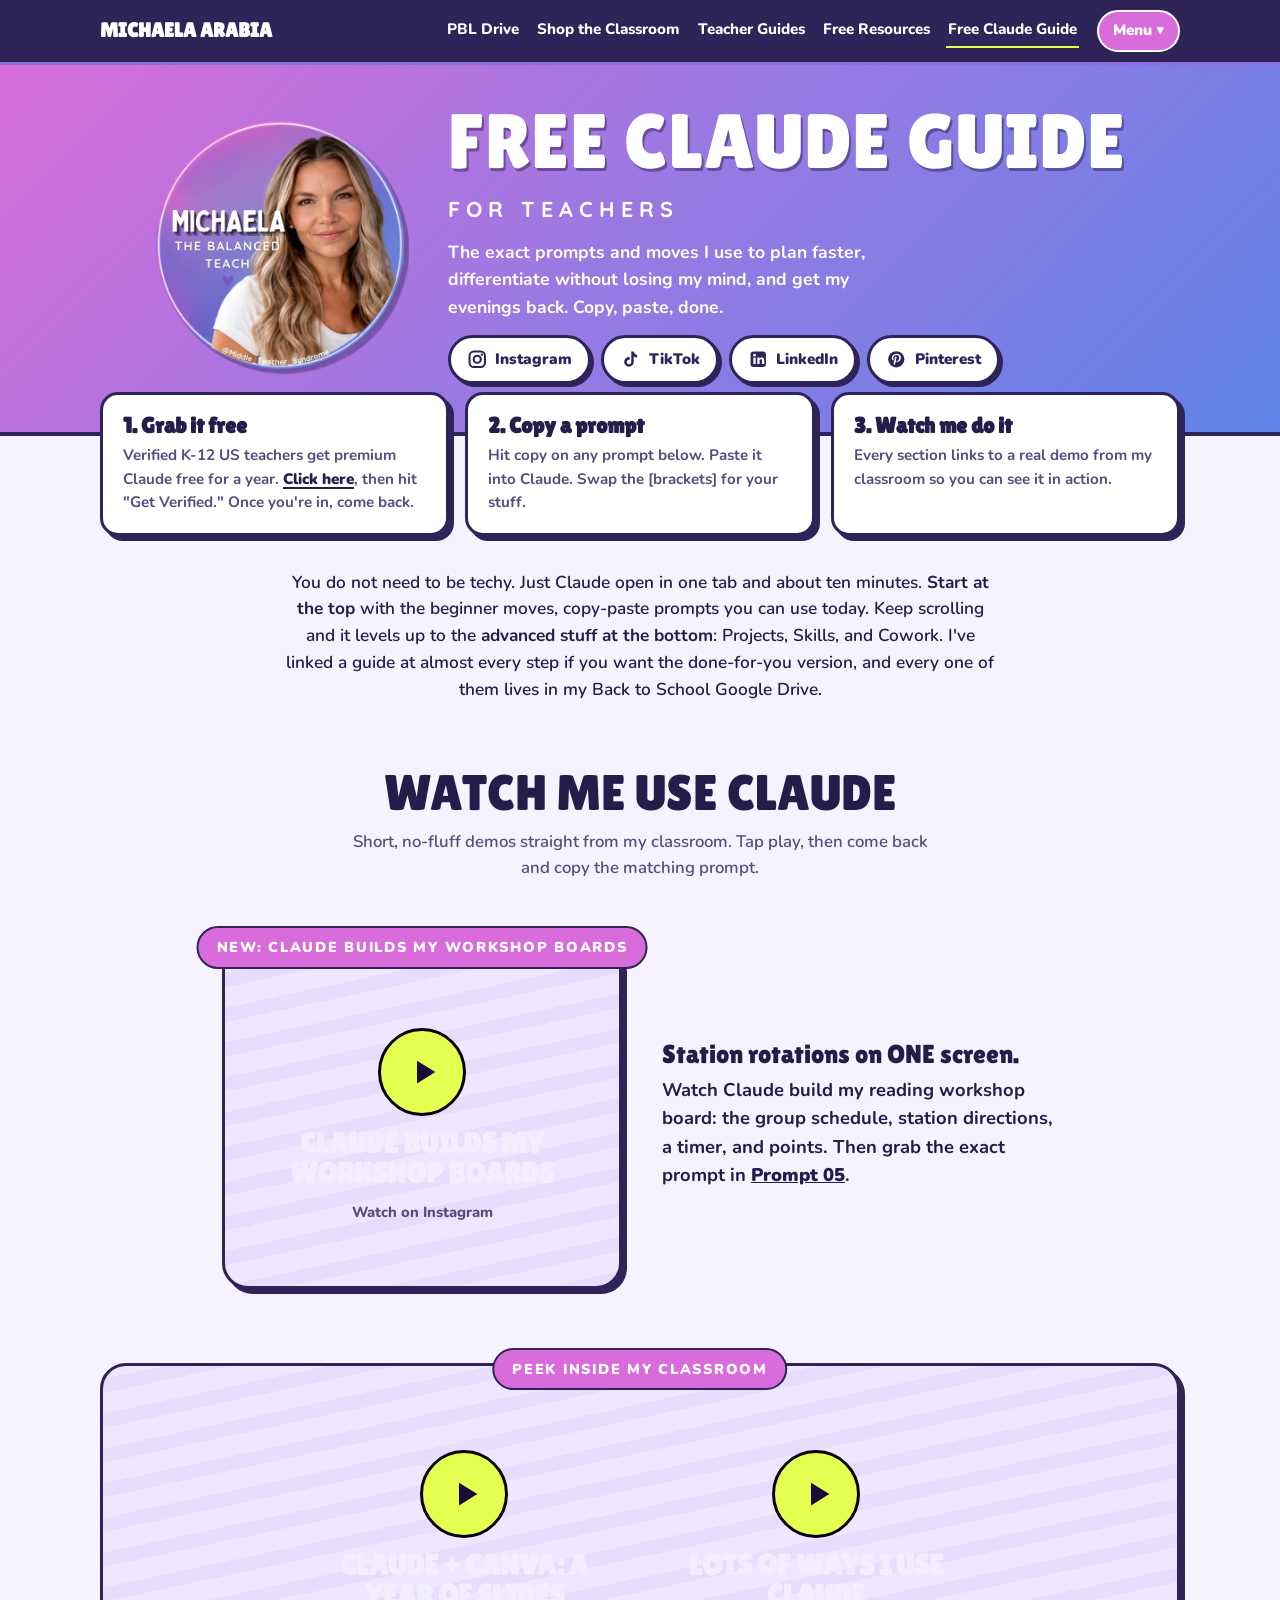
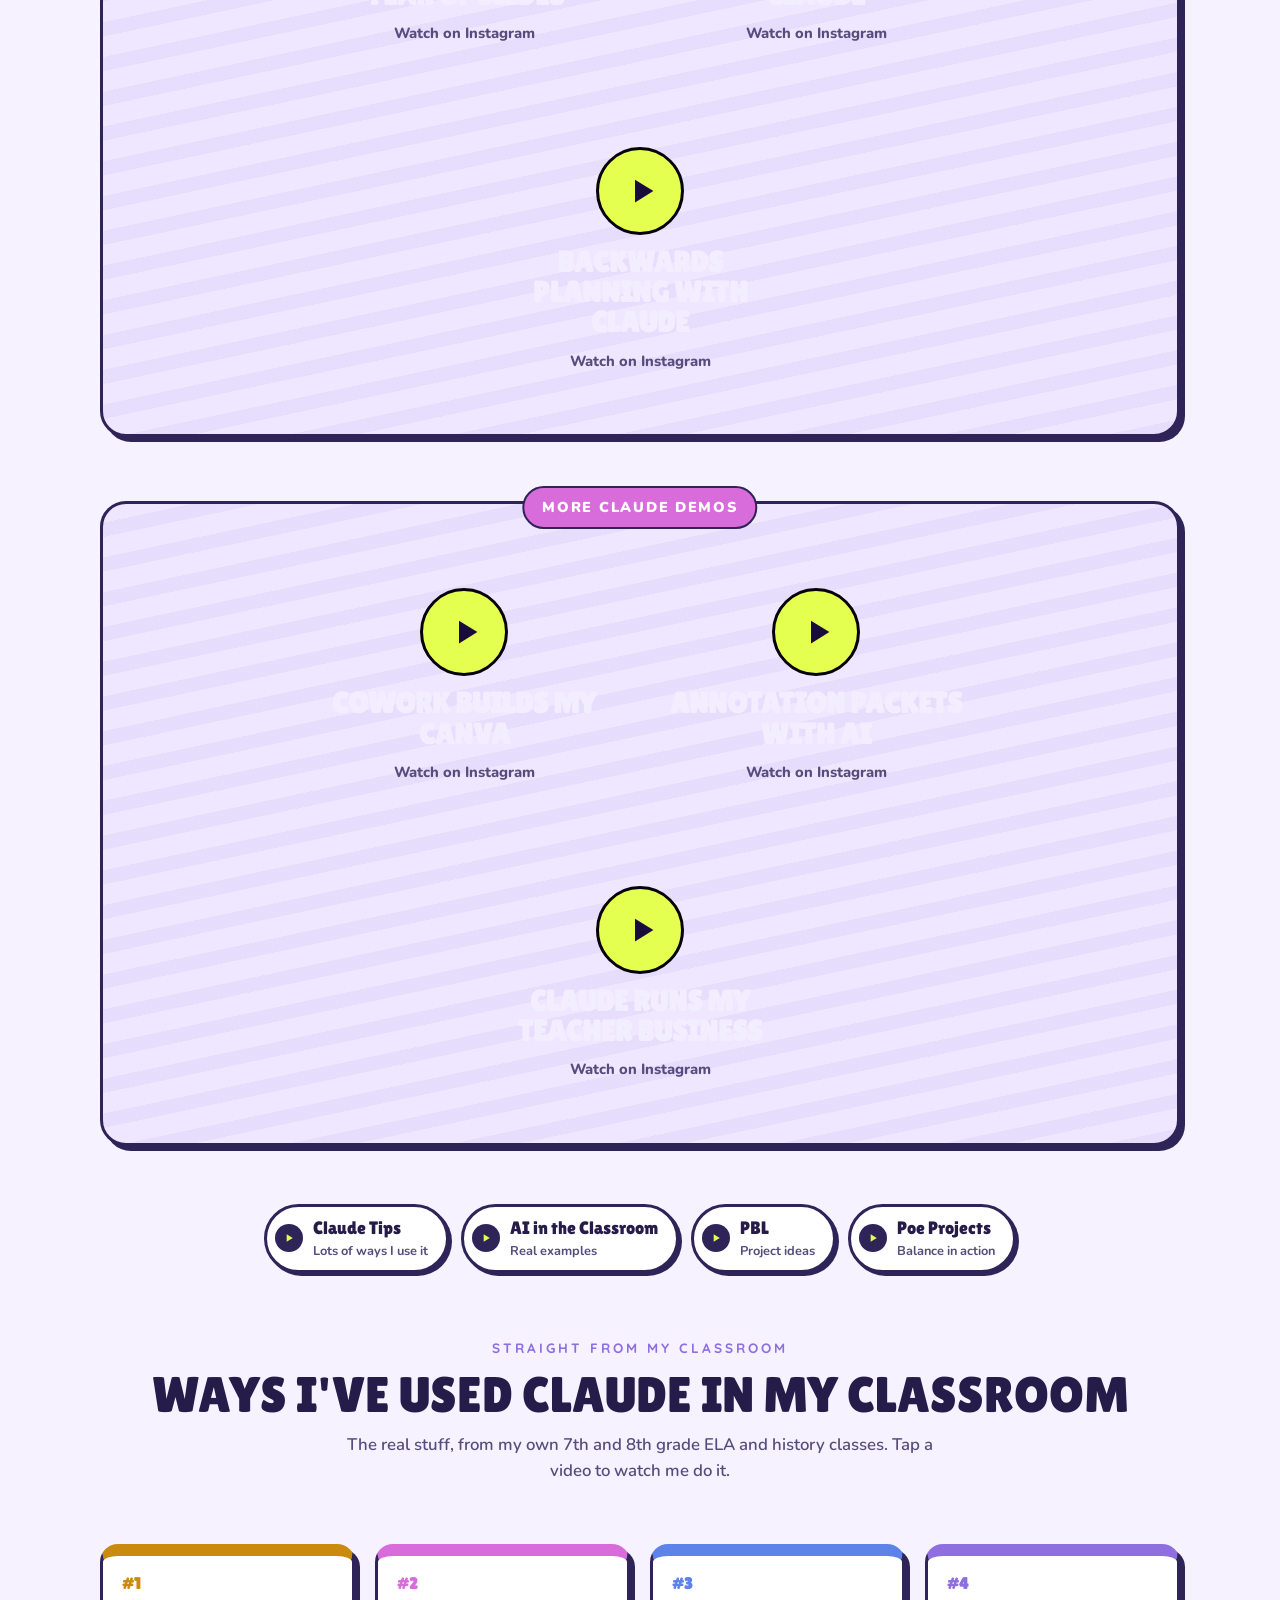
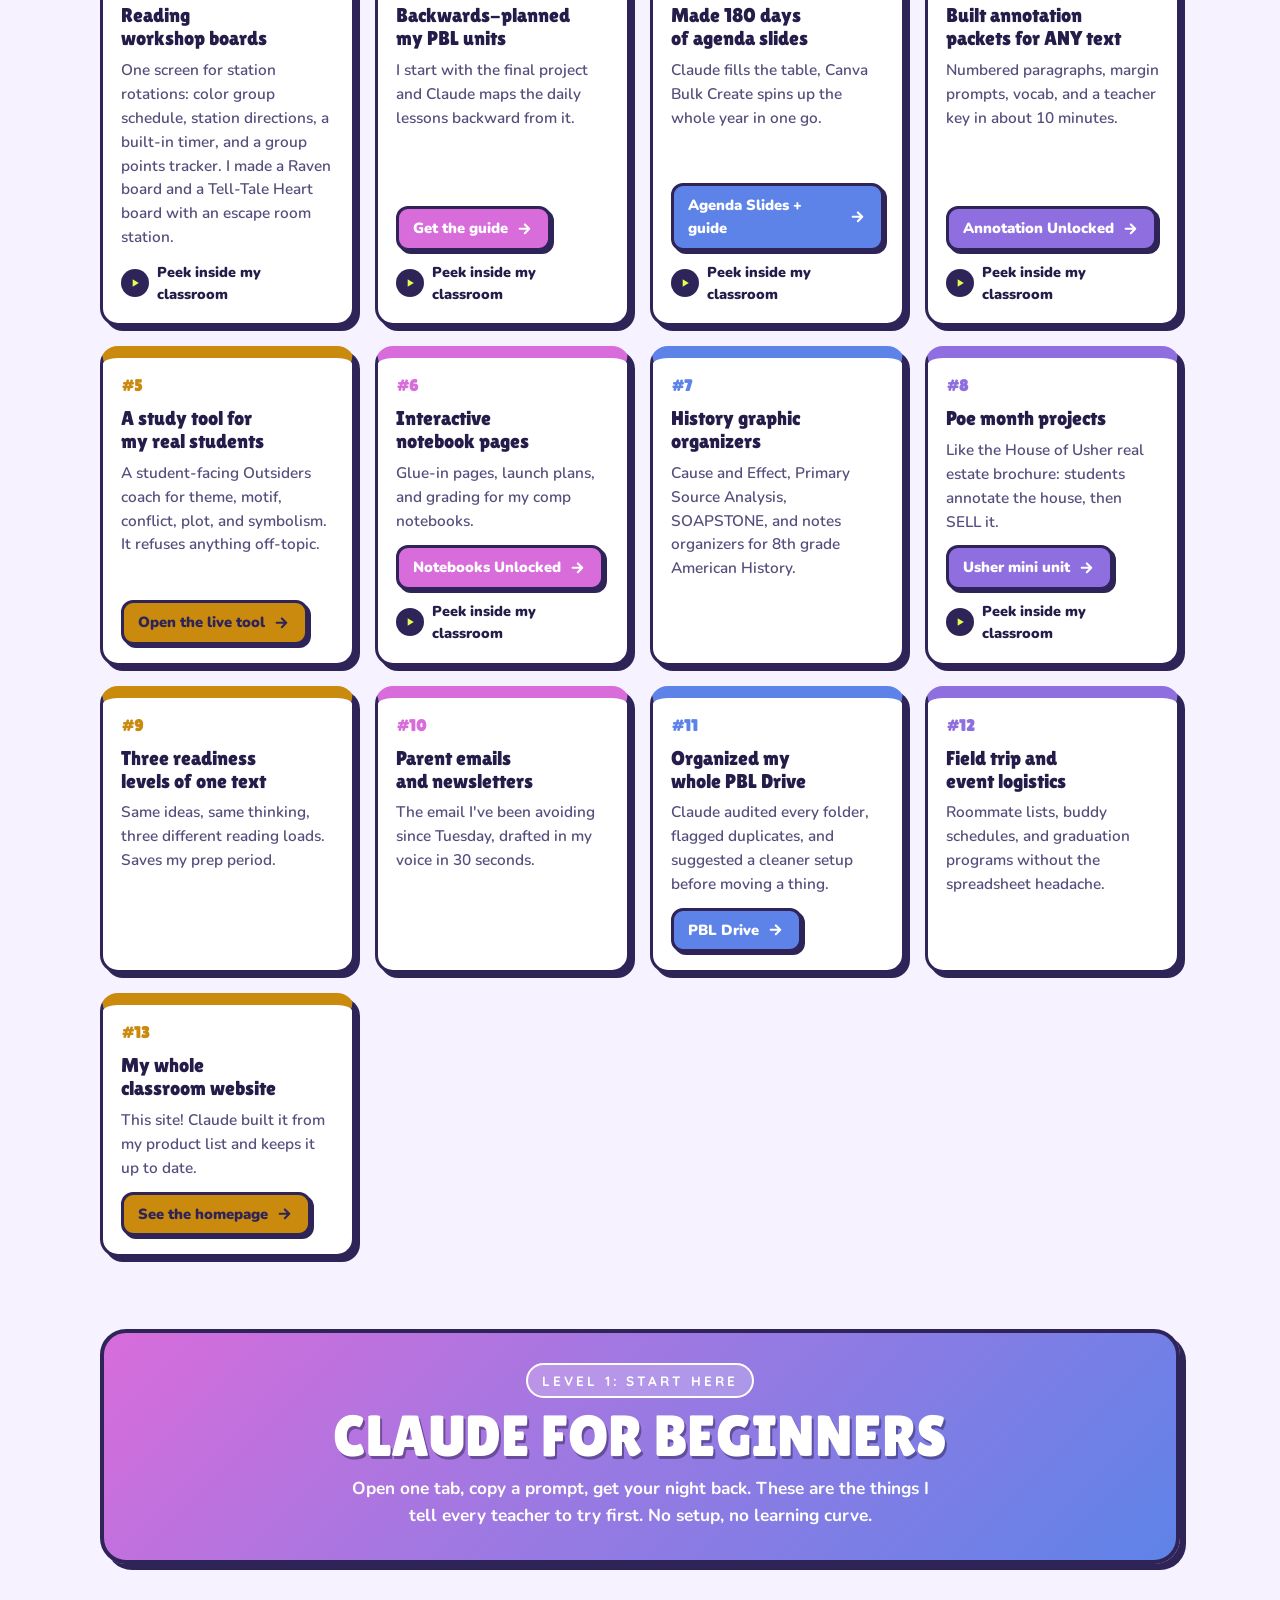
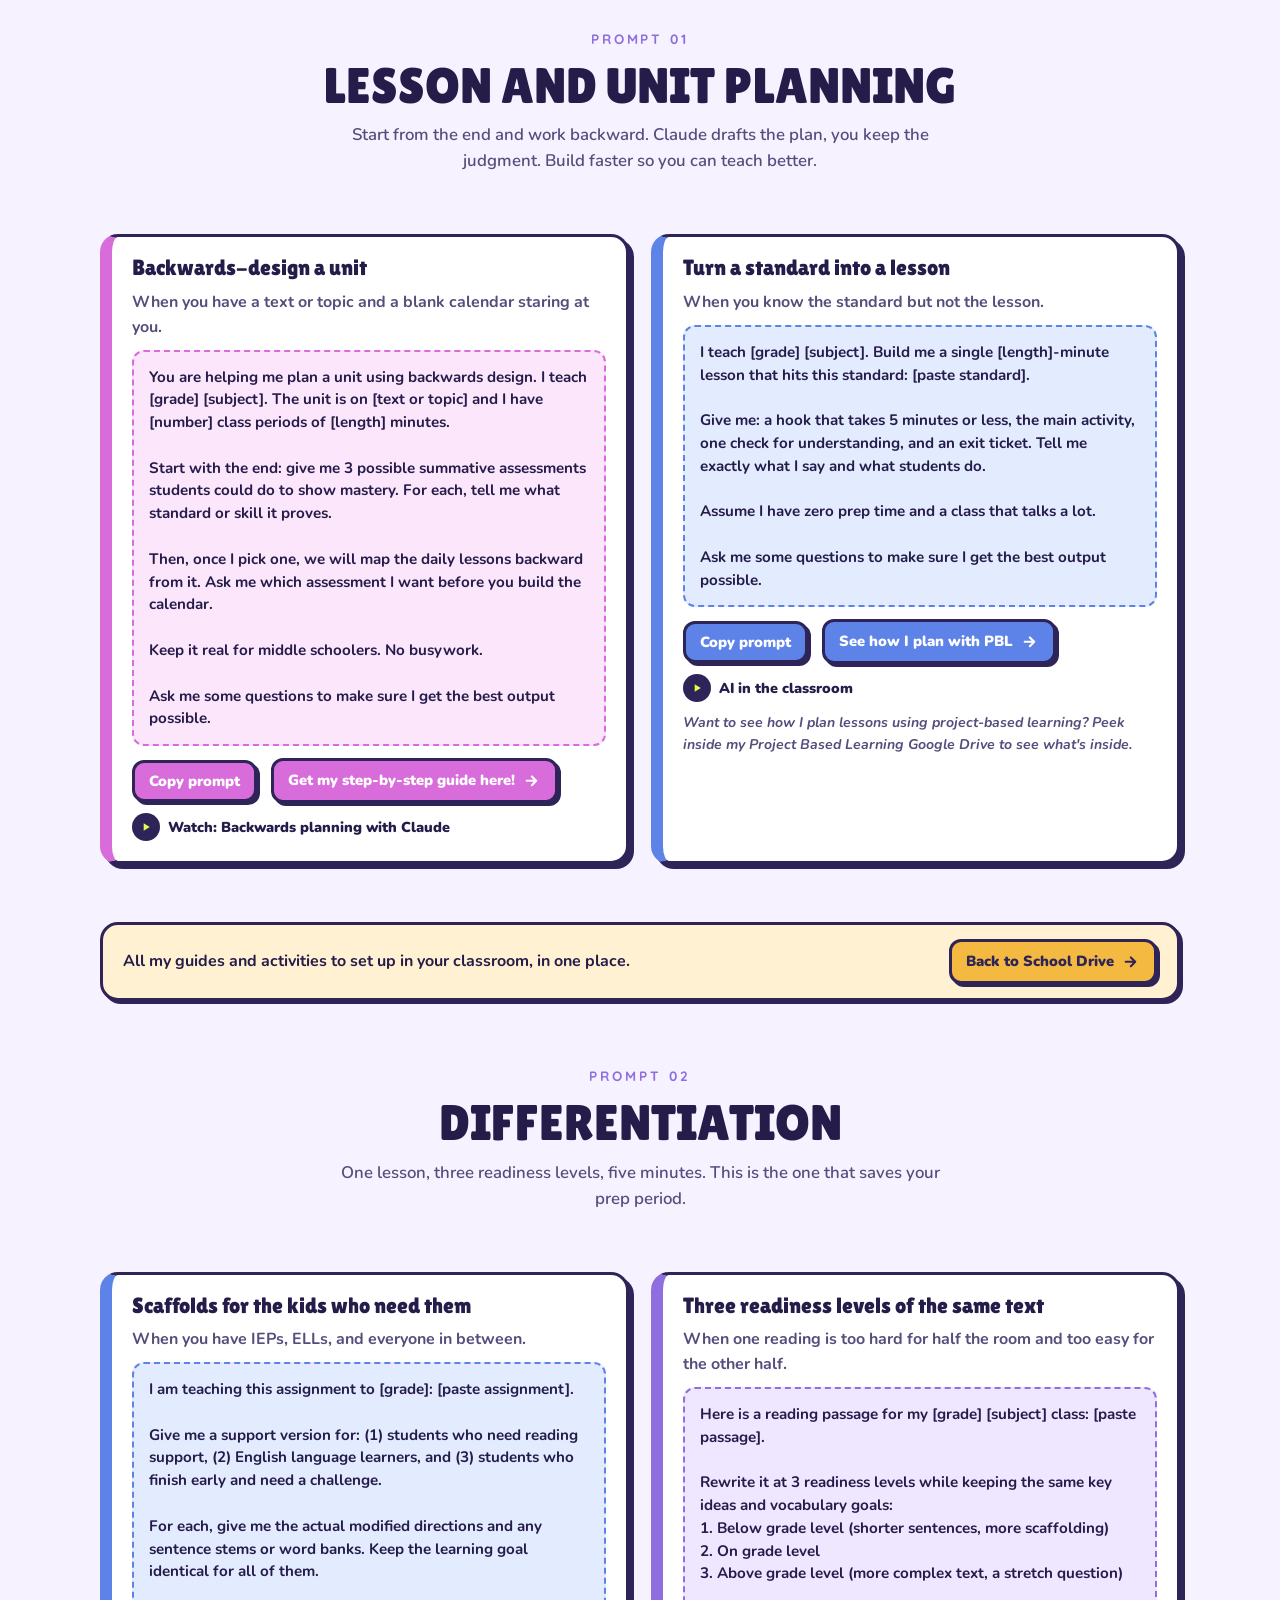
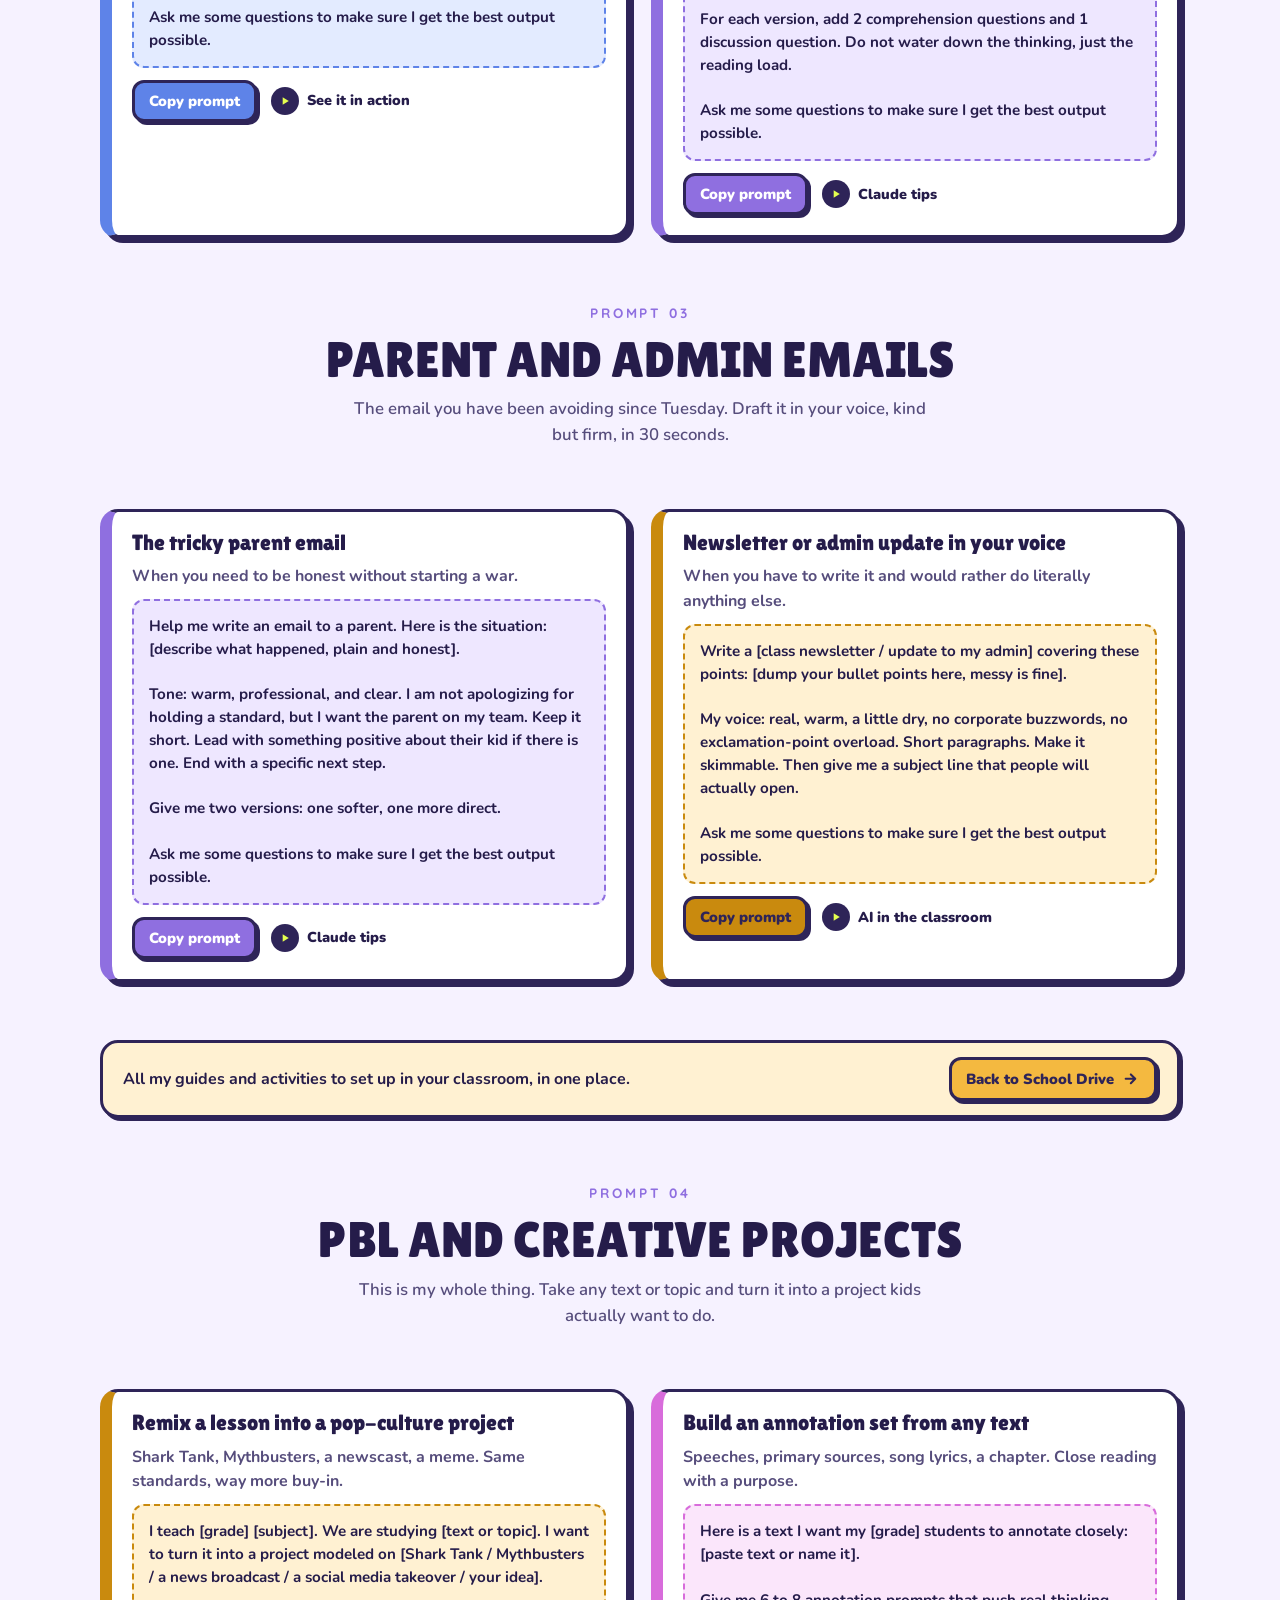
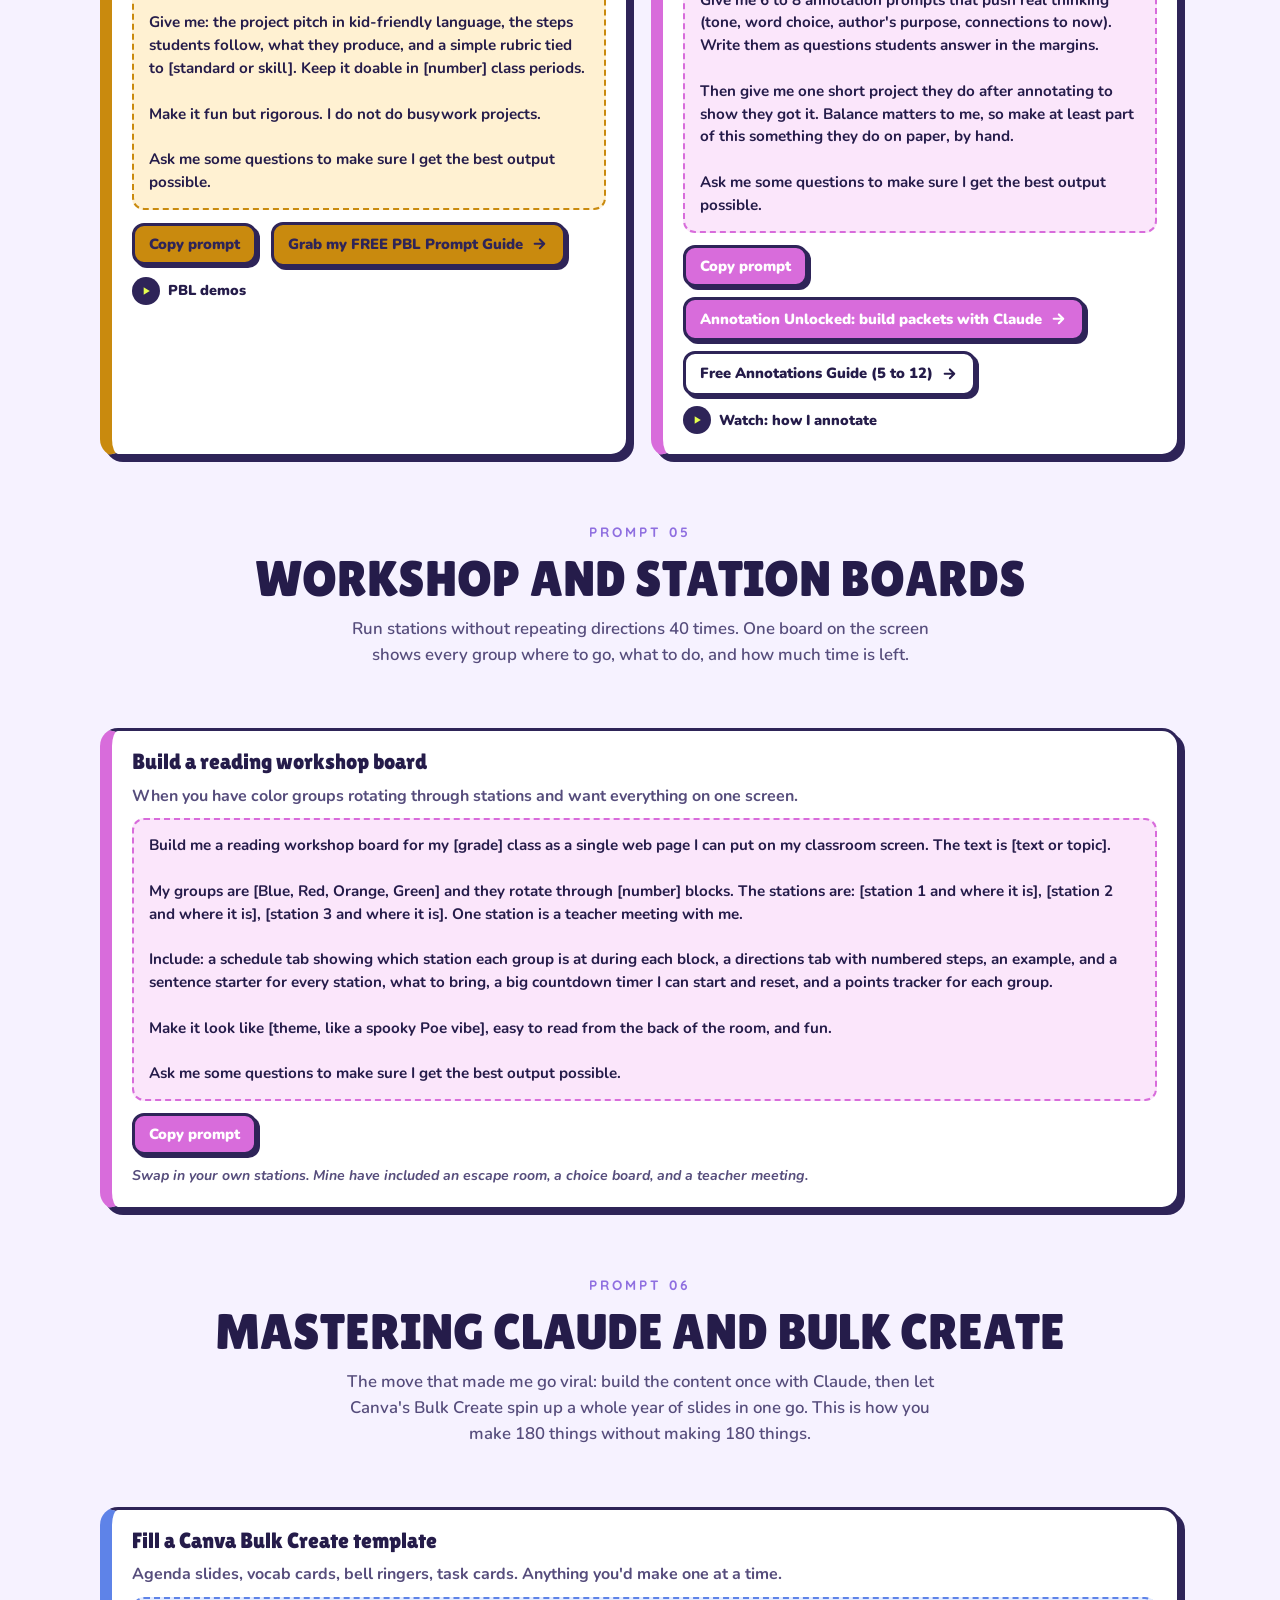
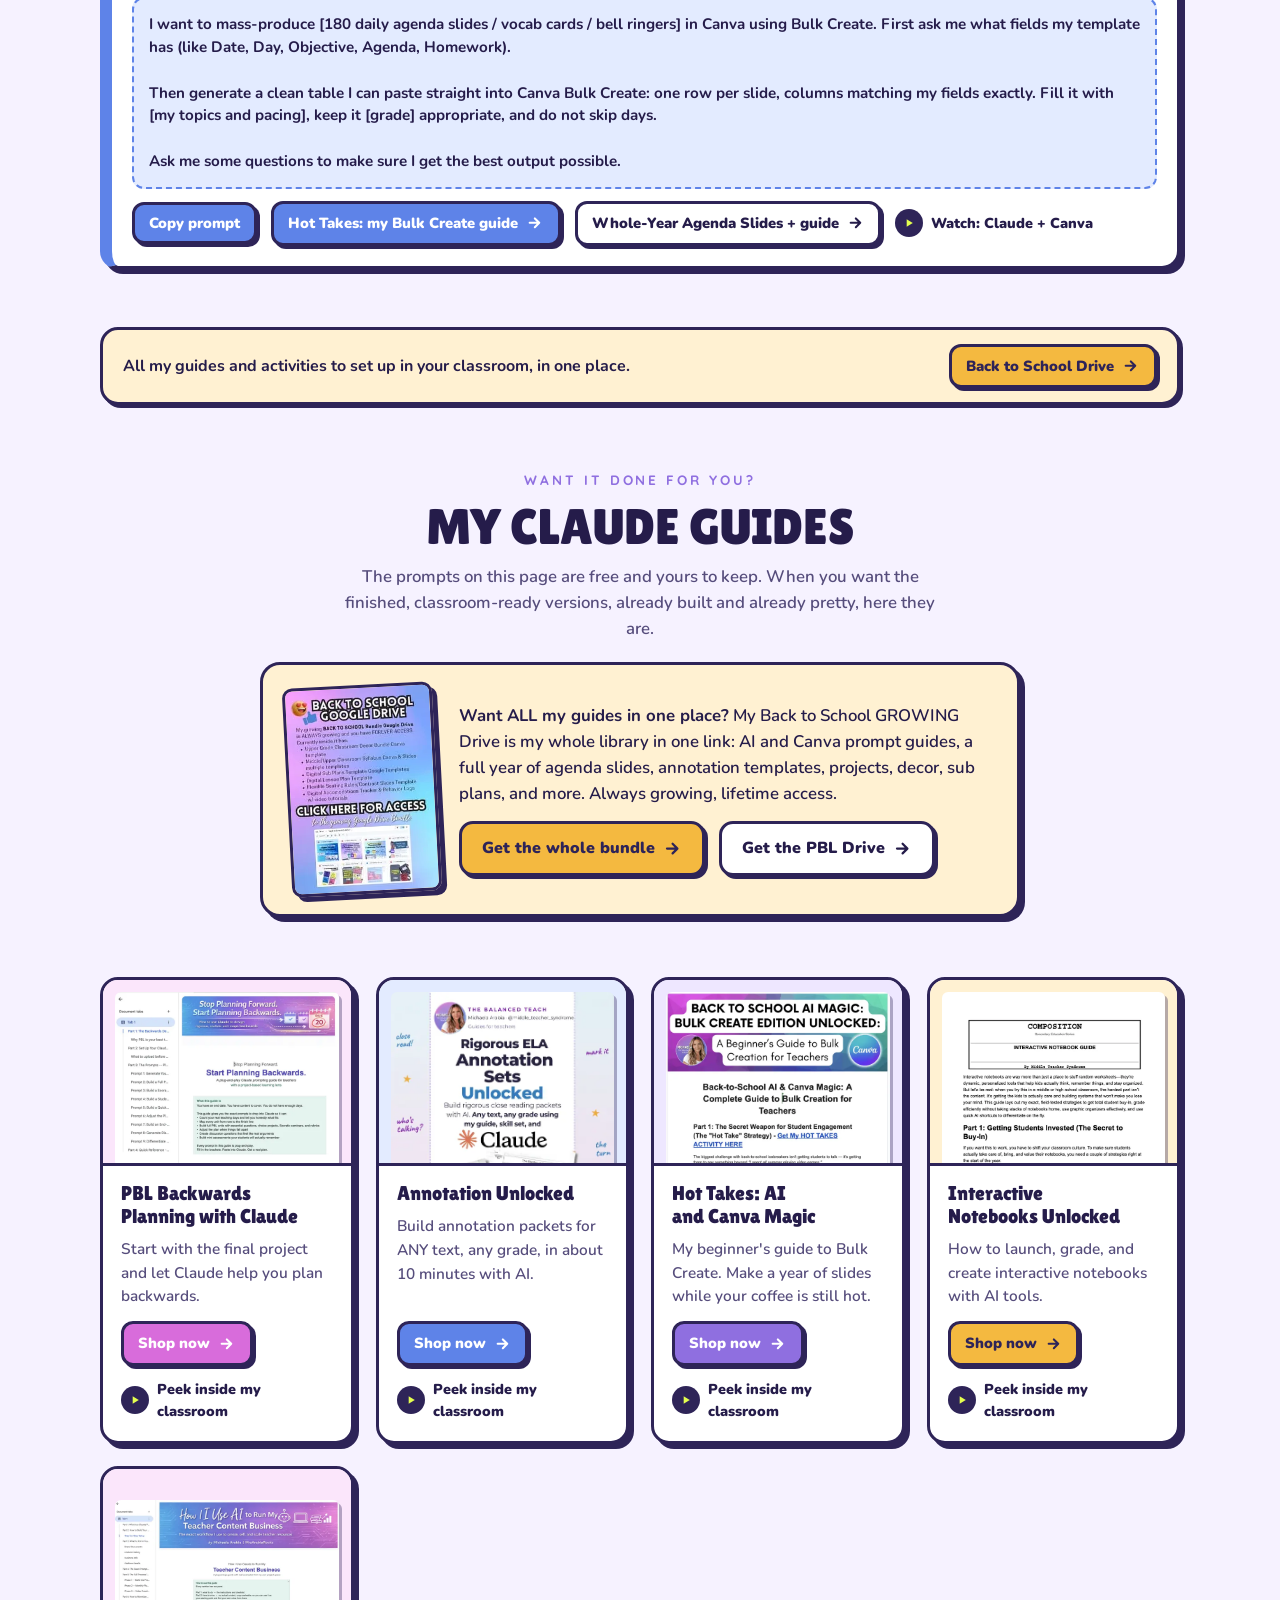
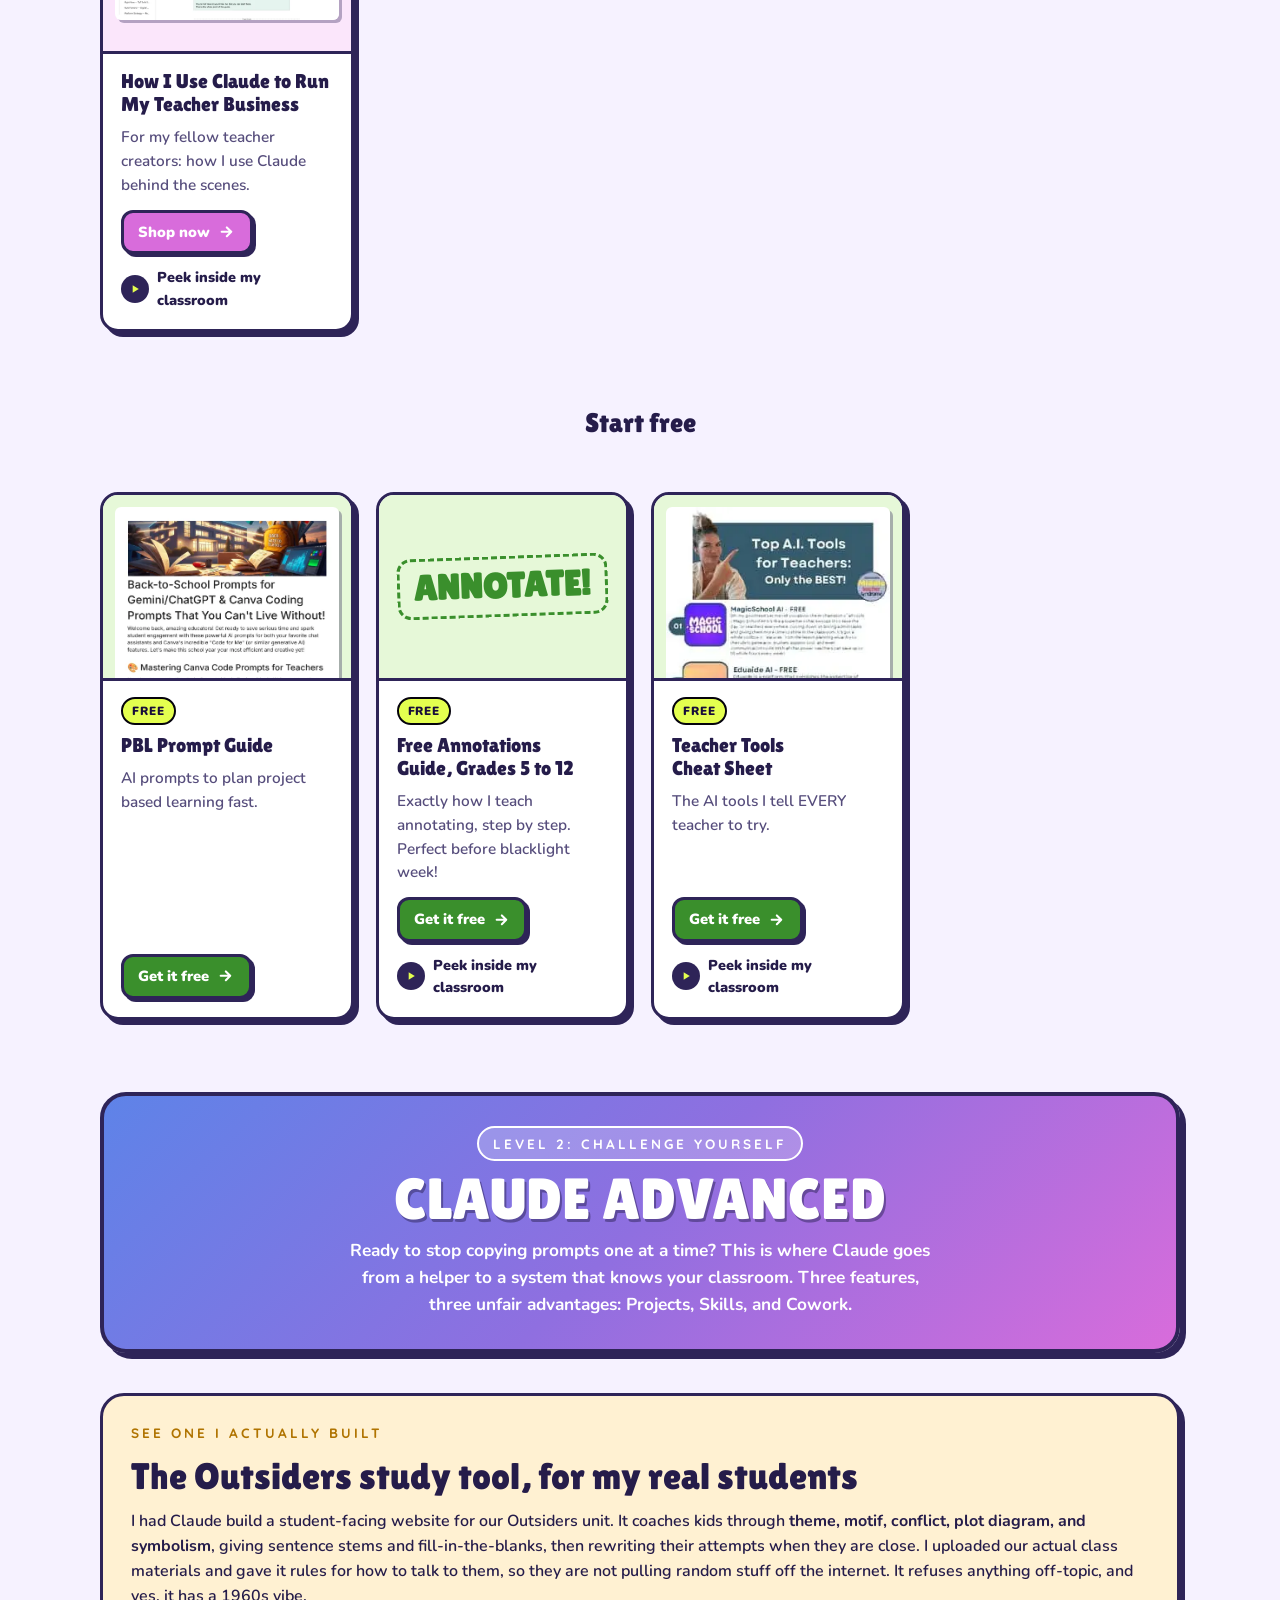
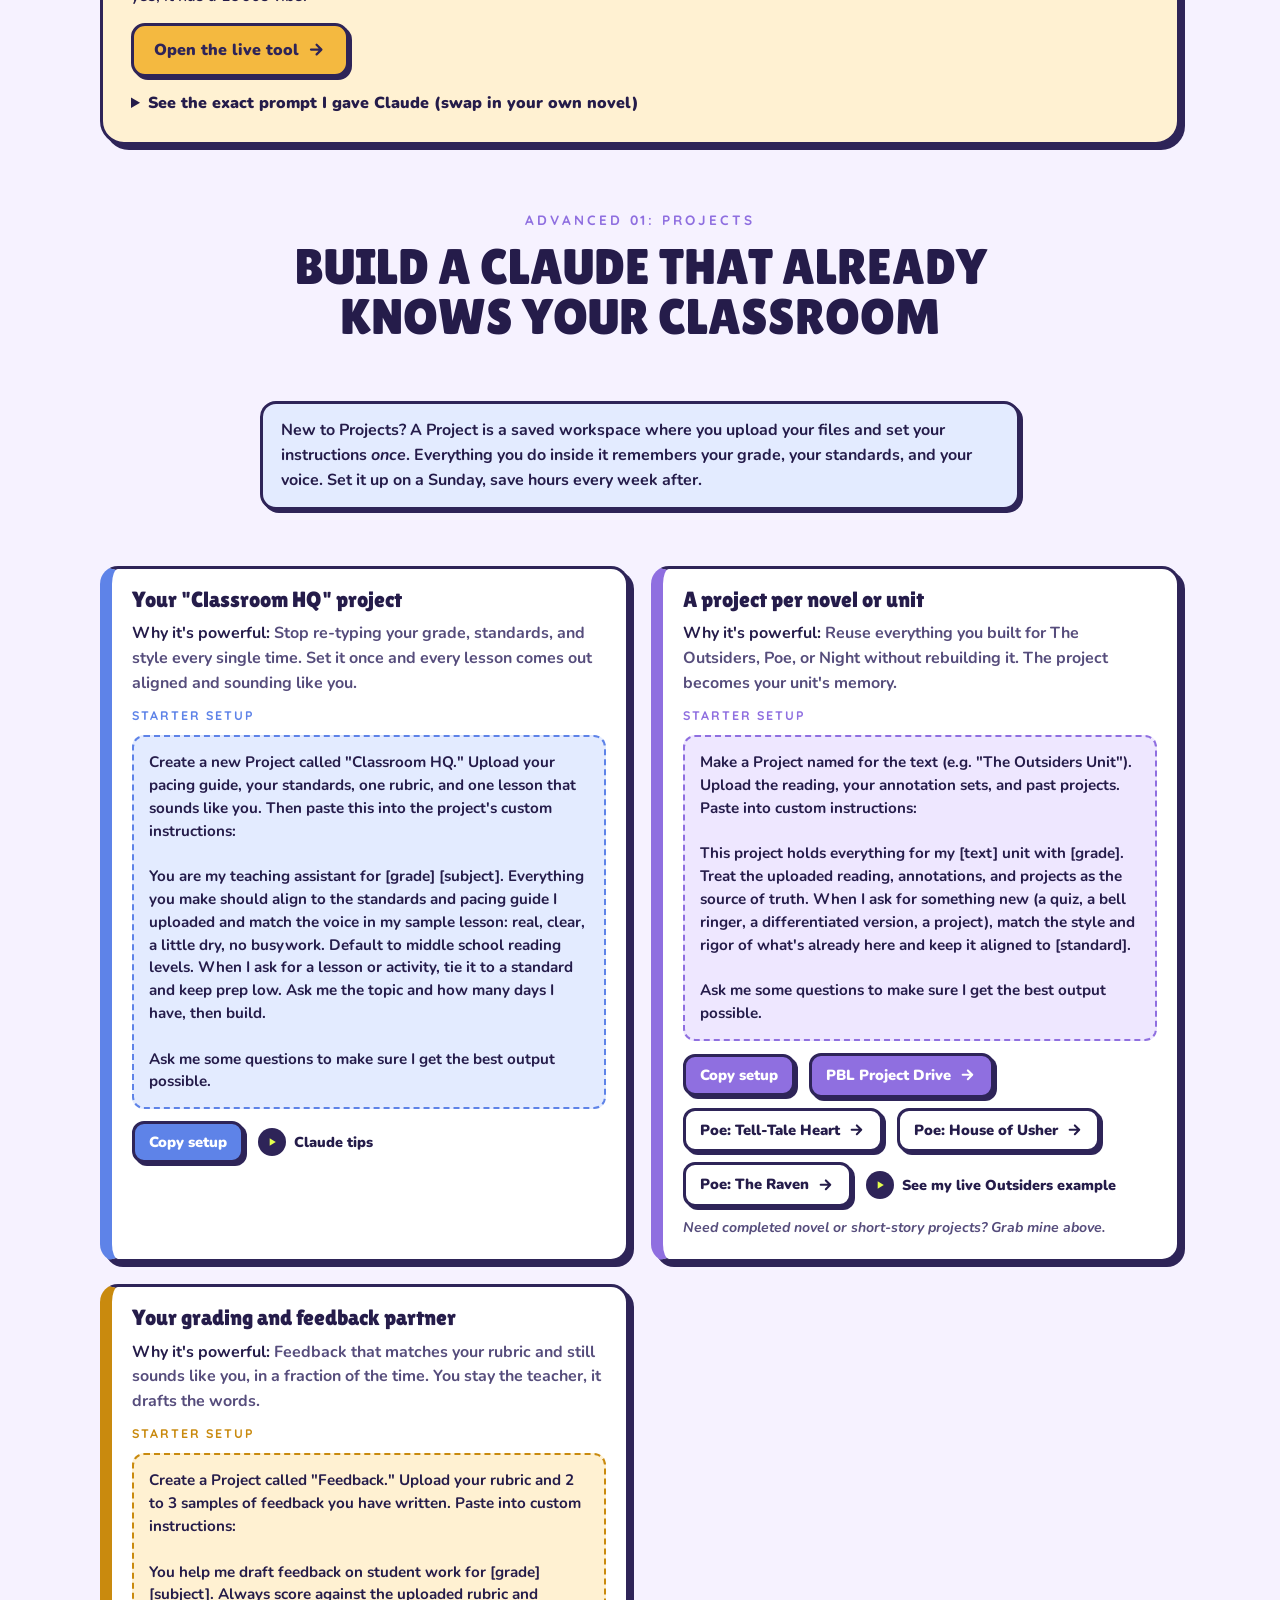
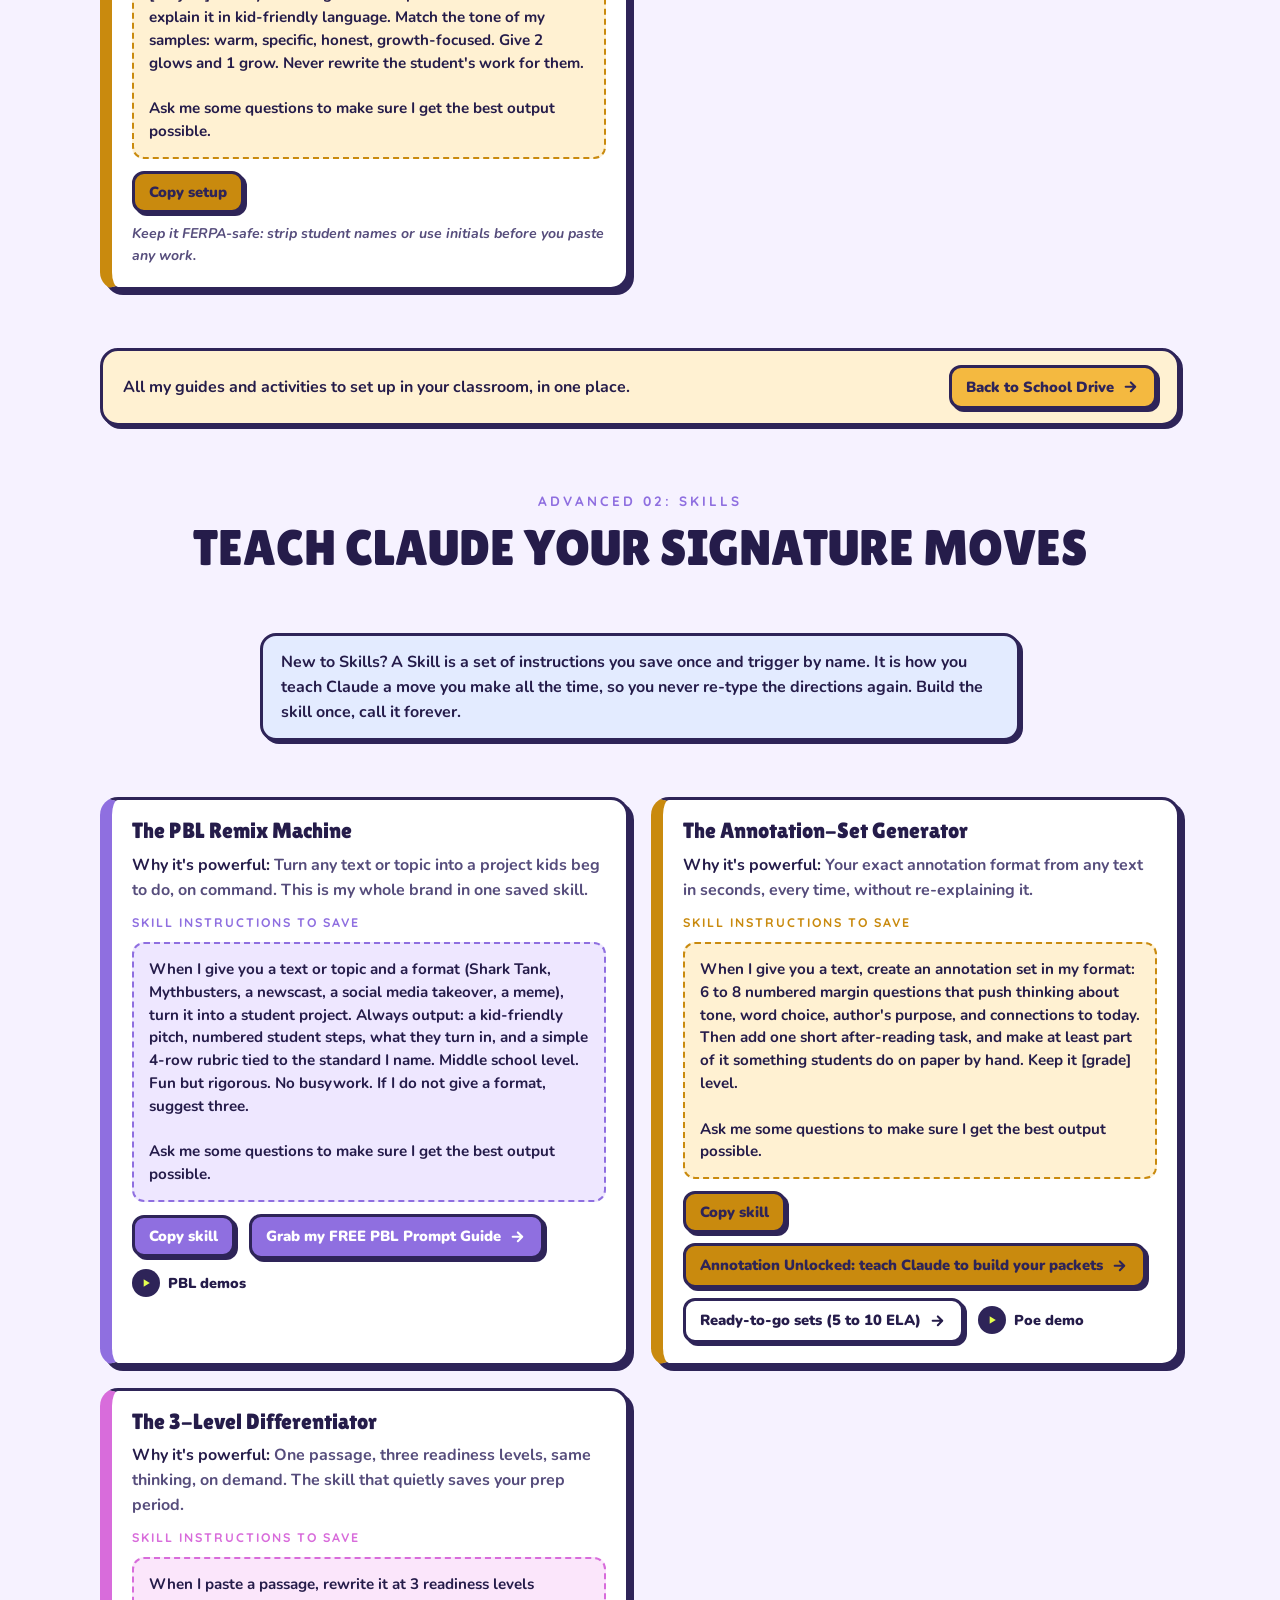
==== commit 7615d46c: "Free Claude Guide: lead with the new workshop board reel Co-Authored-By: Claude Opus 5.5 <noreply@an" ====
--- a/free-claude-guide/index.html
+++ b/free-claude-guide/index.html
@@ -508,6 +508,16 @@
 .light-frame .reel-sub { color: var(--muted); }
 .light-frame .reel-play { box-shadow: none; }
 .more-reels { margin-top: 34px; }
+.light-frame { width: min(100%, 1100px); }
+.light-frame .spot-reels { flex-wrap: wrap; justify-content: center; }
+.light-frame .spot-reel { flex: 0 1 330px; min-width: 0; }
+.lead-reel { display: flex; flex-wrap: wrap; gap: 28px 40px; align-items: center; justify-content: center; margin-bottom: 44px; }
+.lead-frame { width: min(100%, 400px); margin: 0; }
+.lead-frame .spot-reel { flex: 1 1 100%; }
+.lead-copy { max-width: 36ch; font-size: 1.15rem; font-weight: 700; }
+.lead-copy b { font-family: var(--f-display); font-weight: 400; font-size: 1.6rem; line-height: 1.1; display: block; margin-bottom: 8px; }
+.lead-copy a { font-weight: 900; color: var(--text); }
+@media (max-width: 860px) { .lead-copy { text-align: center; } }
 .hl-row { display: flex; flex-wrap: wrap; justify-content: center; gap: 12px; margin-top: 28px; }
 .hl { display: inline-flex; align-items: center; gap: 10px; text-decoration: none; background: var(--card); color: var(--text); border: 3px solid var(--line); border-radius: 999px; padding: 8px 18px 8px 8px; box-shadow: var(--shadow-sm); transition: transform .12s, box-shadow .12s; }
 .hl:hover { transform: translate(-2px, -2px); box-shadow: 5px 5px 0 var(--ink); }
@@ -611,6 +621,11 @@
 <p class="wrap intro">You do not need to be techy. Just Claude open in one tab and about ten minutes. <b>Start at the top</b> with the beginner moves, copy-paste prompts you can use today. Keep scrolling and it levels up to the <b>advanced stuff at the bottom</b>: Projects, Skills, and Cowork. I've linked a guide at almost every step if you want the done-for-you version, and every one of them lives in my Back to School Google Drive.</p>
 <section class="wrap block" id="watch" aria-labelledby="watch-h">
   <div class="block-head"><h2 id="watch-h" class="section-title">Watch Me Use Claude</h2><p class="block-sub">Short, no-fluff demos straight from my classroom. Tap play, then come back and copy the matching prompt.</p></div>
+  <div class="lead-reel"><div class="reels-frame light-frame lead-frame"><span class="reels-label">New: Claude builds my workshop boards</span><div class="spot-reels"><div class="spot-reel"><div class="reel reel-embed">
+      <blockquote class="instagram-media" data-instgrm-permalink="https://www.instagram.com/reel/Desvw-WTv6l/?utm_source=ig_embed" data-instgrm-version="14">
+        <a href="https://www.instagram.com/reel/Desvw-WTv6l/" target="_blank" rel="noopener" class="reel-fallback"><span class="reel-play"><svg viewBox="0 0 24 24" aria-hidden="true"><path d="M8 5.5v13l10.5-6.5z" fill="currentColor"/></svg></span><span class="reel-title">Claude builds my workshop boards</span><span class="reel-sub">Watch on Instagram</span></a>
+      </blockquote>
+    </div></div></div></div><p class="lead-copy"><b>Station rotations on ONE screen.</b> Watch Claude build my reading workshop board: the group schedule, station directions, a timer, and points. Then grab the exact prompt in <a href="#p4-h">Prompt 05</a>.</p></div>
   <div class="reels-frame light-frame"><span class="reels-label">Peek inside my classroom</span><div class="spot-reels"><div class="spot-reel"><div class="reel reel-embed">
       <blockquote class="instagram-media" data-instgrm-permalink="https://www.instagram.com/reel/DbBoju3veLA/?utm_source=ig_embed" data-instgrm-version="14">
         <a href="https://www.instagram.com/reel/DbBoju3veLA/" target="_blank" rel="noopener" class="reel-fallback"><span class="reel-play"><svg viewBox="0 0 24 24" aria-hidden="true"><path d="M8 5.5v13l10.5-6.5z" fill="currentColor"/></svg></span><span class="reel-title">Claude + Canva: a year of slides</span><span class="reel-sub">Watch on Instagram</span></a>
@@ -641,7 +656,7 @@
 </section>
 <section class="wrap block" id="ways" aria-labelledby="ways-h">
   <div class="block-head"><p class="eyebrow">Straight from my classroom</p><h2 id="ways-h" class="section-title">Ways I&#x27;ve Used Claude in My Classroom</h2><p class="block-sub">The real stuff, from my own 7th and 8th grade ELA and history classes. Tap a video to watch me do it.</p></div>
-  <div class="ways"><article class="way card-sun"><span class="way-n">#1</span><h4>Reading workshop boards</h4><p>One screen for station rotations: color group schedule, station directions, a built-in timer, and a group points tracker. I made a Raven board and a Tell-Tale Heart board with an escape room station. Video coming soon!</p><div class="card-actions"></div></article><article class="way card-pink"><span class="way-n">#2</span><h4>Backwards-planned my PBL units</h4><p>I start with the final project and Claude maps the daily lessons backward from it.</p><div class="card-actions"><a class="btn btn-small" href="https://mrsarabiarocks.thrivecart.com/pbl-backwards-planning-with-claude/" target="_blank" rel="noopener">Get the guide<svg viewBox="0 0 24 24" aria-hidden="true"><path d="M5 12h12m-5-6 6 6-6 6" fill="none" stroke="currentColor" stroke-width="2.8" stroke-linecap="round" stroke-linejoin="round"/></svg></a><a class="peek" href="https://www.instagram.com/reel/DZdWKfXh55X/" target="_blank" rel="noopener"><span class="peek-play"><svg viewBox="0 0 24 24" aria-hidden="true"><path d="M8 5.5v13l10.5-6.5z" fill="currentColor"/></svg></span><span>Peek inside my classroom</span></a></div></article><article class="way card-blue"><span class="way-n">#3</span><h4>Made 180 days of agenda slides</h4><p>Claude fills the table, Canva Bulk Create spins up the whole year in one go.</p><div class="card-actions"><a class="btn btn-small" href="https://mrsarabiarocks.thrivecart.com/180-daily-agenda-slides-canvabulkcreate/" target="_blank" rel="noopener">Agenda Slides + guide<svg viewBox="0 0 24 24" aria-hidden="true"><path d="M5 12h12m-5-6 6 6-6 6" fill="none" stroke="currentColor" stroke-width="2.8" stroke-linecap="round" stroke-linejoin="round"/></svg></a><a class="peek" href="https://www.instagram.com/reel/DbBoju3veLA/" target="_blank" rel="noopener"><span class="peek-play"><svg viewBox="0 0 24 24" aria-hidden="true"><path d="M8 5.5v13l10.5-6.5z" fill="currentColor"/></svg></span><span>Peek inside my classroom</span></a></div></article><article class="way card-violet"><span class="way-n">#4</span><h4>Built annotation packets for ANY text</h4><p>Numbered paragraphs, margin prompts, vocab, and a teacher key in about 10 minutes.</p><div class="card-actions"><a class="btn btn-small" href="https://mrsarabiarocks.thrivecart.com/annotation-unlocked/" target="_blank" rel="noopener">Annotation Unlocked<svg viewBox="0 0 24 24" aria-hidden="true"><path d="M5 12h12m-5-6 6 6-6 6" fill="none" stroke="currentColor" stroke-width="2.8" stroke-linecap="round" stroke-linejoin="round"/></svg></a><a class="peek" href="https://www.instagram.com/reel/DYD6ujaTbQF/" target="_blank" rel="noopener"><span class="peek-play"><svg viewBox="0 0 24 24" aria-hidden="true"><path d="M8 5.5v13l10.5-6.5z" fill="currentColor"/></svg></span><span>Peek inside my classroom</span></a></div></article><article class="way card-sun"><span class="way-n">#5</span><h4>A study tool for my real students</h4><p>A student-facing Outsiders coach for theme, motif, conflict, plot, and symbolism. It refuses anything off-topic.</p><div class="card-actions"><a class="btn btn-small" href="https://claude.ai/public/artifacts/2df5f854-953e-4c0c-9c6c-d2101a53b97a" target="_blank" rel="noopener">Open the live tool<svg viewBox="0 0 24 24" aria-hidden="true"><path d="M5 12h12m-5-6 6 6-6 6" fill="none" stroke="currentColor" stroke-width="2.8" stroke-linecap="round" stroke-linejoin="round"/></svg></a></div></article><article class="way card-pink"><span class="way-n">#6</span><h4>Interactive notebook pages</h4><p>Glue-in pages, launch plans, and grading for my comp notebooks.</p><div class="card-actions"><a class="btn btn-small" href="https://mrsarabiarocks.thrivecart.com/interactive-notebooks-unlocked/" target="_blank" rel="noopener">Notebooks Unlocked<svg viewBox="0 0 24 24" aria-hidden="true"><path d="M5 12h12m-5-6 6 6-6 6" fill="none" stroke="currentColor" stroke-width="2.8" stroke-linecap="round" stroke-linejoin="round"/></svg></a><a class="peek" href="https://www.instagram.com/reel/DaQbqbBBCoc/" target="_blank" rel="noopener"><span class="peek-play"><svg viewBox="0 0 24 24" aria-hidden="true"><path d="M8 5.5v13l10.5-6.5z" fill="currentColor"/></svg></span><span>Peek inside my classroom</span></a></div></article><article class="way card-blue"><span class="way-n">#7</span><h4>History graphic organizers</h4><p>Cause and Effect, Primary Source Analysis, SOAPSTONE, and notes organizers for 8th grade American History.</p><div class="card-actions"></div></article><article class="way card-violet"><span class="way-n">#8</span><h4>Poe month projects</h4><p>Like the House of Usher real estate brochure: students annotate the house, then SELL it.</p><div class="card-actions"><a class="btn btn-small" href="https://mrsarabiarocks.thrivecart.com/poe-usher-mini-unit-fully-editable/" target="_blank" rel="noopener">Usher mini unit<svg viewBox="0 0 24 24" aria-hidden="true"><path d="M5 12h12m-5-6 6 6-6 6" fill="none" stroke="currentColor" stroke-width="2.8" stroke-linecap="round" stroke-linejoin="round"/></svg></a><a class="peek" href="https://www.instagram.com/reel/DeE_B7VToyi/" target="_blank" rel="noopener"><span class="peek-play"><svg viewBox="0 0 24 24" aria-hidden="true"><path d="M8 5.5v13l10.5-6.5z" fill="currentColor"/></svg></span><span>Peek inside my classroom</span></a></div></article><article class="way card-sun"><span class="way-n">#9</span><h4>Three readiness levels of one text</h4><p>Same ideas, same thinking, three different reading loads. Saves my prep period.</p><div class="card-actions"></div></article><article class="way card-pink"><span class="way-n">#10</span><h4>Parent emails and newsletters</h4><p>The email I&#x27;ve been avoiding since Tuesday, drafted in my voice in 30 seconds.</p><div class="card-actions"></div></article><article class="way card-blue"><span class="way-n">#11</span><h4>Organized my whole PBL Drive</h4><p>Claude audited every folder, flagged duplicates, and suggested a cleaner setup before moving a thing.</p><div class="card-actions"><a class="btn btn-small" href="https://mrsarabiarocks.thrivecart.com/pbl-growing-drive/" target="_blank" rel="noopener">PBL Drive<svg viewBox="0 0 24 24" aria-hidden="true"><path d="M5 12h12m-5-6 6 6-6 6" fill="none" stroke="currentColor" stroke-width="2.8" stroke-linecap="round" stroke-linejoin="round"/></svg></a></div></article><article class="way card-violet"><span class="way-n">#12</span><h4>Field trip and event logistics</h4><p>Roommate lists, buddy schedules, and graduation programs without the spreadsheet headache.</p><div class="card-actions"></div></article><article class="way card-sun"><span class="way-n">#13</span><h4>My whole classroom website</h4><p>This site! Claude built it from my product list and keeps it up to date.</p><div class="card-actions"><a class="btn btn-small" href="/">See the homepage<svg viewBox="0 0 24 24" aria-hidden="true"><path d="M5 12h12m-5-6 6 6-6 6" fill="none" stroke="currentColor" stroke-width="2.8" stroke-linecap="round" stroke-linejoin="round"/></svg></a></div></article></div>
+  <div class="ways"><article class="way card-sun"><span class="way-n">#1</span><h4>Reading workshop boards</h4><p>One screen for station rotations: color group schedule, station directions, a built-in timer, and a group points tracker. I made a Raven board and a Tell-Tale Heart board with an escape room station.</p><div class="card-actions"><a class="peek" href="https://www.instagram.com/reel/Desvw-WTv6l/" target="_blank" rel="noopener"><span class="peek-play"><svg viewBox="0 0 24 24" aria-hidden="true"><path d="M8 5.5v13l10.5-6.5z" fill="currentColor"/></svg></span><span>Peek inside my classroom</span></a></div></article><article class="way card-pink"><span class="way-n">#2</span><h4>Backwards-planned my PBL units</h4><p>I start with the final project and Claude maps the daily lessons backward from it.</p><div class="card-actions"><a class="btn btn-small" href="https://mrsarabiarocks.thrivecart.com/pbl-backwards-planning-with-claude/" target="_blank" rel="noopener">Get the guide<svg viewBox="0 0 24 24" aria-hidden="true"><path d="M5 12h12m-5-6 6 6-6 6" fill="none" stroke="currentColor" stroke-width="2.8" stroke-linecap="round" stroke-linejoin="round"/></svg></a><a class="peek" href="https://www.instagram.com/reel/DZdWKfXh55X/" target="_blank" rel="noopener"><span class="peek-play"><svg viewBox="0 0 24 24" aria-hidden="true"><path d="M8 5.5v13l10.5-6.5z" fill="currentColor"/></svg></span><span>Peek inside my classroom</span></a></div></article><article class="way card-blue"><span class="way-n">#3</span><h4>Made 180 days of agenda slides</h4><p>Claude fills the table, Canva Bulk Create spins up the whole year in one go.</p><div class="card-actions"><a class="btn btn-small" href="https://mrsarabiarocks.thrivecart.com/180-daily-agenda-slides-canvabulkcreate/" target="_blank" rel="noopener">Agenda Slides + guide<svg viewBox="0 0 24 24" aria-hidden="true"><path d="M5 12h12m-5-6 6 6-6 6" fill="none" stroke="currentColor" stroke-width="2.8" stroke-linecap="round" stroke-linejoin="round"/></svg></a><a class="peek" href="https://www.instagram.com/reel/DbBoju3veLA/" target="_blank" rel="noopener"><span class="peek-play"><svg viewBox="0 0 24 24" aria-hidden="true"><path d="M8 5.5v13l10.5-6.5z" fill="currentColor"/></svg></span><span>Peek inside my classroom</span></a></div></article><article class="way card-violet"><span class="way-n">#4</span><h4>Built annotation packets for ANY text</h4><p>Numbered paragraphs, margin prompts, vocab, and a teacher key in about 10 minutes.</p><div class="card-actions"><a class="btn btn-small" href="https://mrsarabiarocks.thrivecart.com/annotation-unlocked/" target="_blank" rel="noopener">Annotation Unlocked<svg viewBox="0 0 24 24" aria-hidden="true"><path d="M5 12h12m-5-6 6 6-6 6" fill="none" stroke="currentColor" stroke-width="2.8" stroke-linecap="round" stroke-linejoin="round"/></svg></a><a class="peek" href="https://www.instagram.com/reel/DYD6ujaTbQF/" target="_blank" rel="noopener"><span class="peek-play"><svg viewBox="0 0 24 24" aria-hidden="true"><path d="M8 5.5v13l10.5-6.5z" fill="currentColor"/></svg></span><span>Peek inside my classroom</span></a></div></article><article class="way card-sun"><span class="way-n">#5</span><h4>A study tool for my real students</h4><p>A student-facing Outsiders coach for theme, motif, conflict, plot, and symbolism. It refuses anything off-topic.</p><div class="card-actions"><a class="btn btn-small" href="https://claude.ai/public/artifacts/2df5f854-953e-4c0c-9c6c-d2101a53b97a" target="_blank" rel="noopener">Open the live tool<svg viewBox="0 0 24 24" aria-hidden="true"><path d="M5 12h12m-5-6 6 6-6 6" fill="none" stroke="currentColor" stroke-width="2.8" stroke-linecap="round" stroke-linejoin="round"/></svg></a></div></article><article class="way card-pink"><span class="way-n">#6</span><h4>Interactive notebook pages</h4><p>Glue-in pages, launch plans, and grading for my comp notebooks.</p><div class="card-actions"><a class="btn btn-small" href="https://mrsarabiarocks.thrivecart.com/interactive-notebooks-unlocked/" target="_blank" rel="noopener">Notebooks Unlocked<svg viewBox="0 0 24 24" aria-hidden="true"><path d="M5 12h12m-5-6 6 6-6 6" fill="none" stroke="currentColor" stroke-width="2.8" stroke-linecap="round" stroke-linejoin="round"/></svg></a><a class="peek" href="https://www.instagram.com/reel/DaQbqbBBCoc/" target="_blank" rel="noopener"><span class="peek-play"><svg viewBox="0 0 24 24" aria-hidden="true"><path d="M8 5.5v13l10.5-6.5z" fill="currentColor"/></svg></span><span>Peek inside my classroom</span></a></div></article><article class="way card-blue"><span class="way-n">#7</span><h4>History graphic organizers</h4><p>Cause and Effect, Primary Source Analysis, SOAPSTONE, and notes organizers for 8th grade American History.</p><div class="card-actions"></div></article><article class="way card-violet"><span class="way-n">#8</span><h4>Poe month projects</h4><p>Like the House of Usher real estate brochure: students annotate the house, then SELL it.</p><div class="card-actions"><a class="btn btn-small" href="https://mrsarabiarocks.thrivecart.com/poe-usher-mini-unit-fully-editable/" target="_blank" rel="noopener">Usher mini unit<svg viewBox="0 0 24 24" aria-hidden="true"><path d="M5 12h12m-5-6 6 6-6 6" fill="none" stroke="currentColor" stroke-width="2.8" stroke-linecap="round" stroke-linejoin="round"/></svg></a><a class="peek" href="https://www.instagram.com/reel/DeE_B7VToyi/" target="_blank" rel="noopener"><span class="peek-play"><svg viewBox="0 0 24 24" aria-hidden="true"><path d="M8 5.5v13l10.5-6.5z" fill="currentColor"/></svg></span><span>Peek inside my classroom</span></a></div></article><article class="way card-sun"><span class="way-n">#9</span><h4>Three readiness levels of one text</h4><p>Same ideas, same thinking, three different reading loads. Saves my prep period.</p><div class="card-actions"></div></article><article class="way card-pink"><span class="way-n">#10</span><h4>Parent emails and newsletters</h4><p>The email I&#x27;ve been avoiding since Tuesday, drafted in my voice in 30 seconds.</p><div class="card-actions"></div></article><article class="way card-blue"><span class="way-n">#11</span><h4>Organized my whole PBL Drive</h4><p>Claude audited every folder, flagged duplicates, and suggested a cleaner setup before moving a thing.</p><div class="card-actions"><a class="btn btn-small" href="https://mrsarabiarocks.thrivecart.com/pbl-growing-drive/" target="_blank" rel="noopener">PBL Drive<svg viewBox="0 0 24 24" aria-hidden="true"><path d="M5 12h12m-5-6 6 6-6 6" fill="none" stroke="currentColor" stroke-width="2.8" stroke-linecap="round" stroke-linejoin="round"/></svg></a></div></article><article class="way card-violet"><span class="way-n">#12</span><h4>Field trip and event logistics</h4><p>Roommate lists, buddy schedules, and graduation programs without the spreadsheet headache.</p><div class="card-actions"></div></article><article class="way card-sun"><span class="way-n">#13</span><h4>My whole classroom website</h4><p>This site! Claude built it from my product list and keeps it up to date.</p><div class="card-actions"><a class="btn btn-small" href="/">See the homepage<svg viewBox="0 0 24 24" aria-hidden="true"><path d="M5 12h12m-5-6 6 6-6 6" fill="none" stroke="currentColor" stroke-width="2.8" stroke-linecap="round" stroke-linejoin="round"/></svg></a></div></article></div>
 </section>
 <div class="wrap" id="level-1"><div class="level-banner"><span class="level-tag">Level 1: Start here</span><h2>Claude for Beginners</h2><p>Open one tab, copy a prompt, get your night back. These are the things I tell every teacher to try first. No setup, no learning curve.</p></div></div>
 <section class="wrap block" aria-labelledby="p0-h"><div class="block-head"><p class="eyebrow">Prompt 01</p><h2 id="p0-h" class="section-title">Lesson and unit planning</h2><p class="block-sub">Start from the end and work backward. Claude drafts the plan, you keep the judgment. Build faster so you can teach better.</p></div><div class="pgrid"><article class="pcard card-pink">
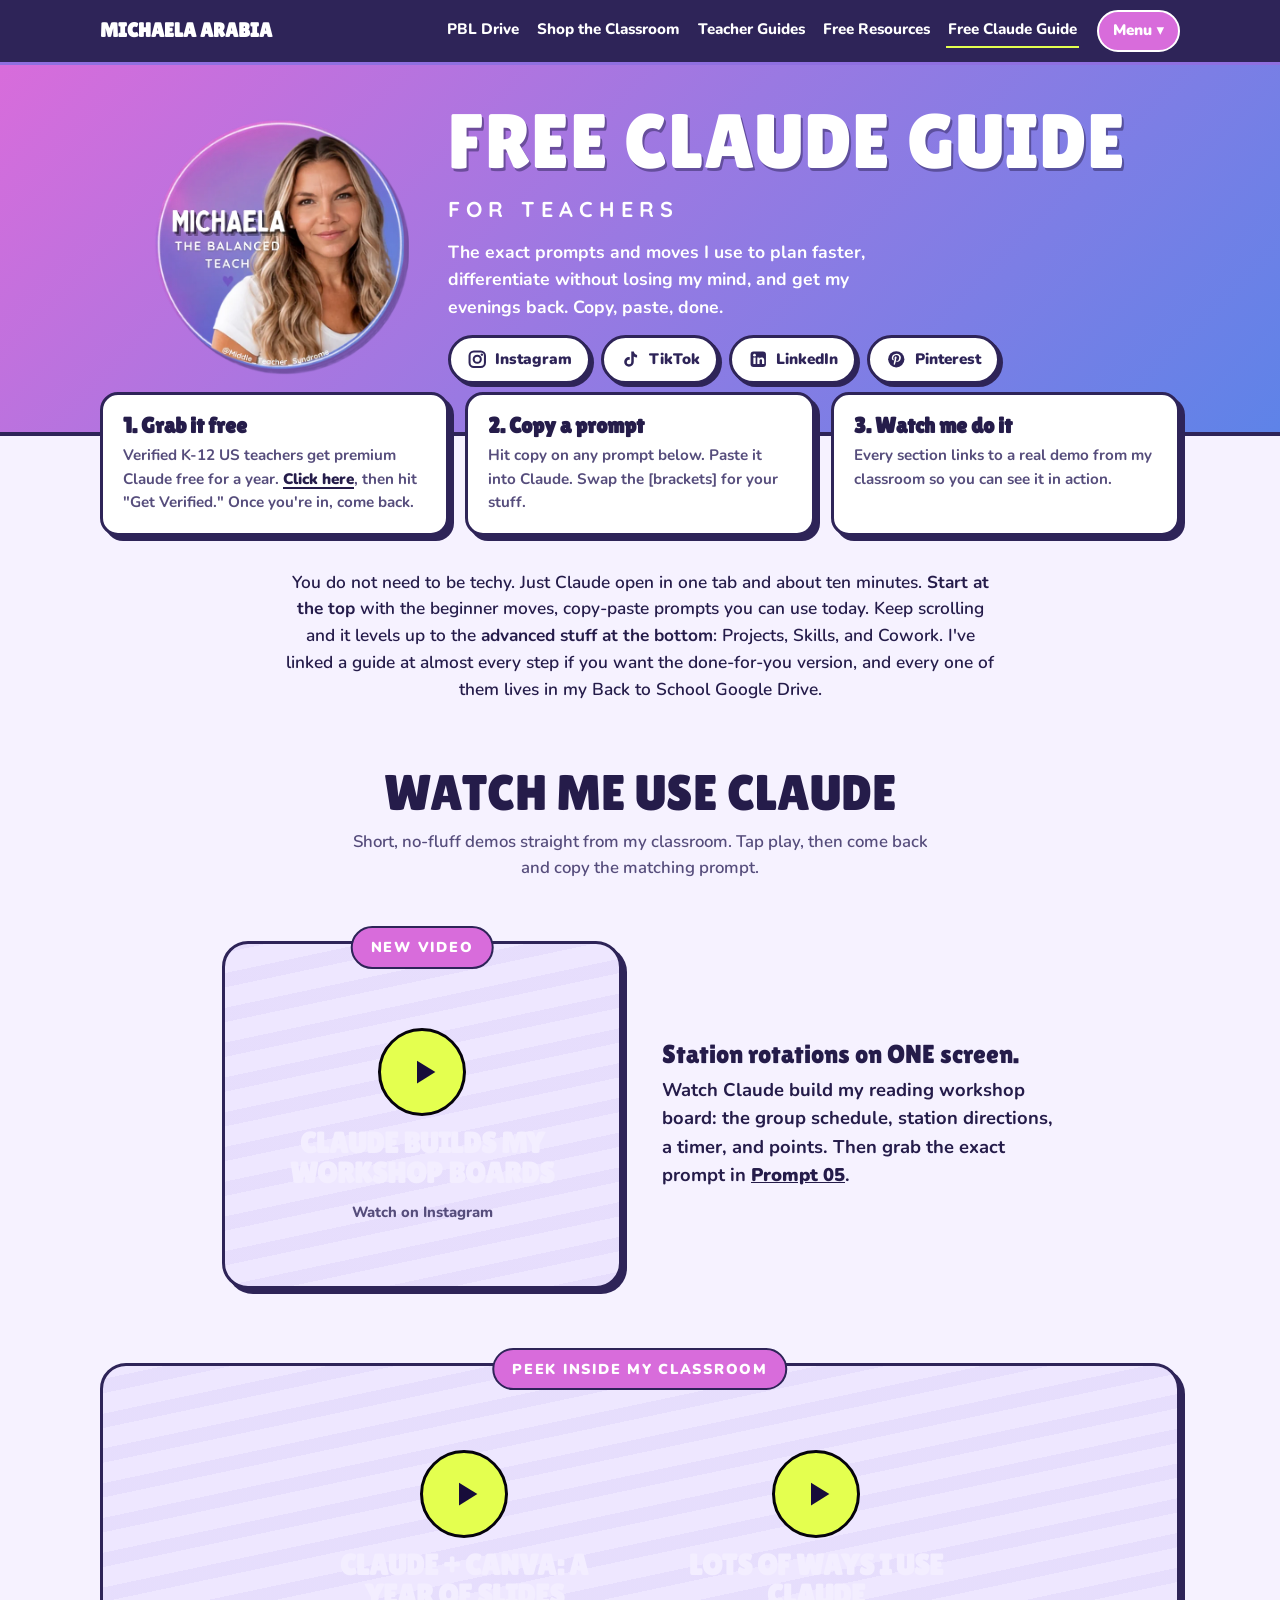
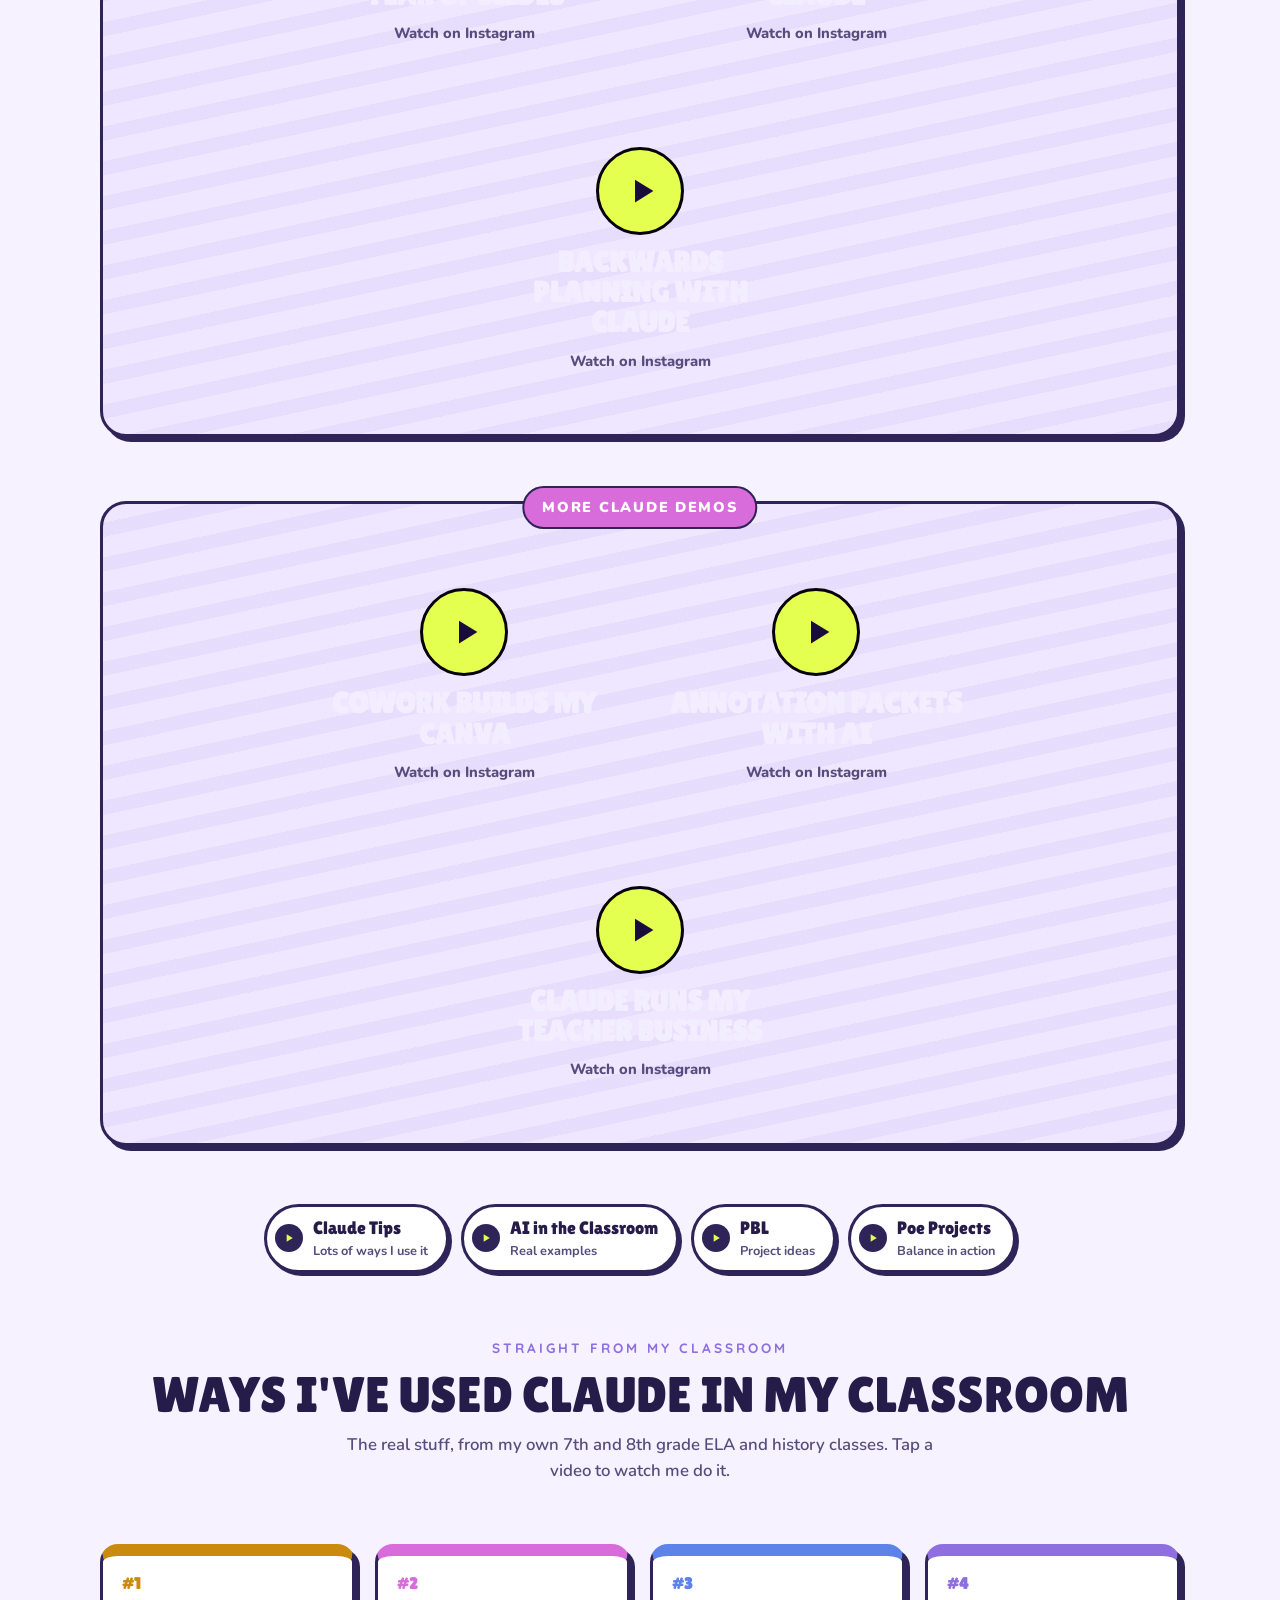
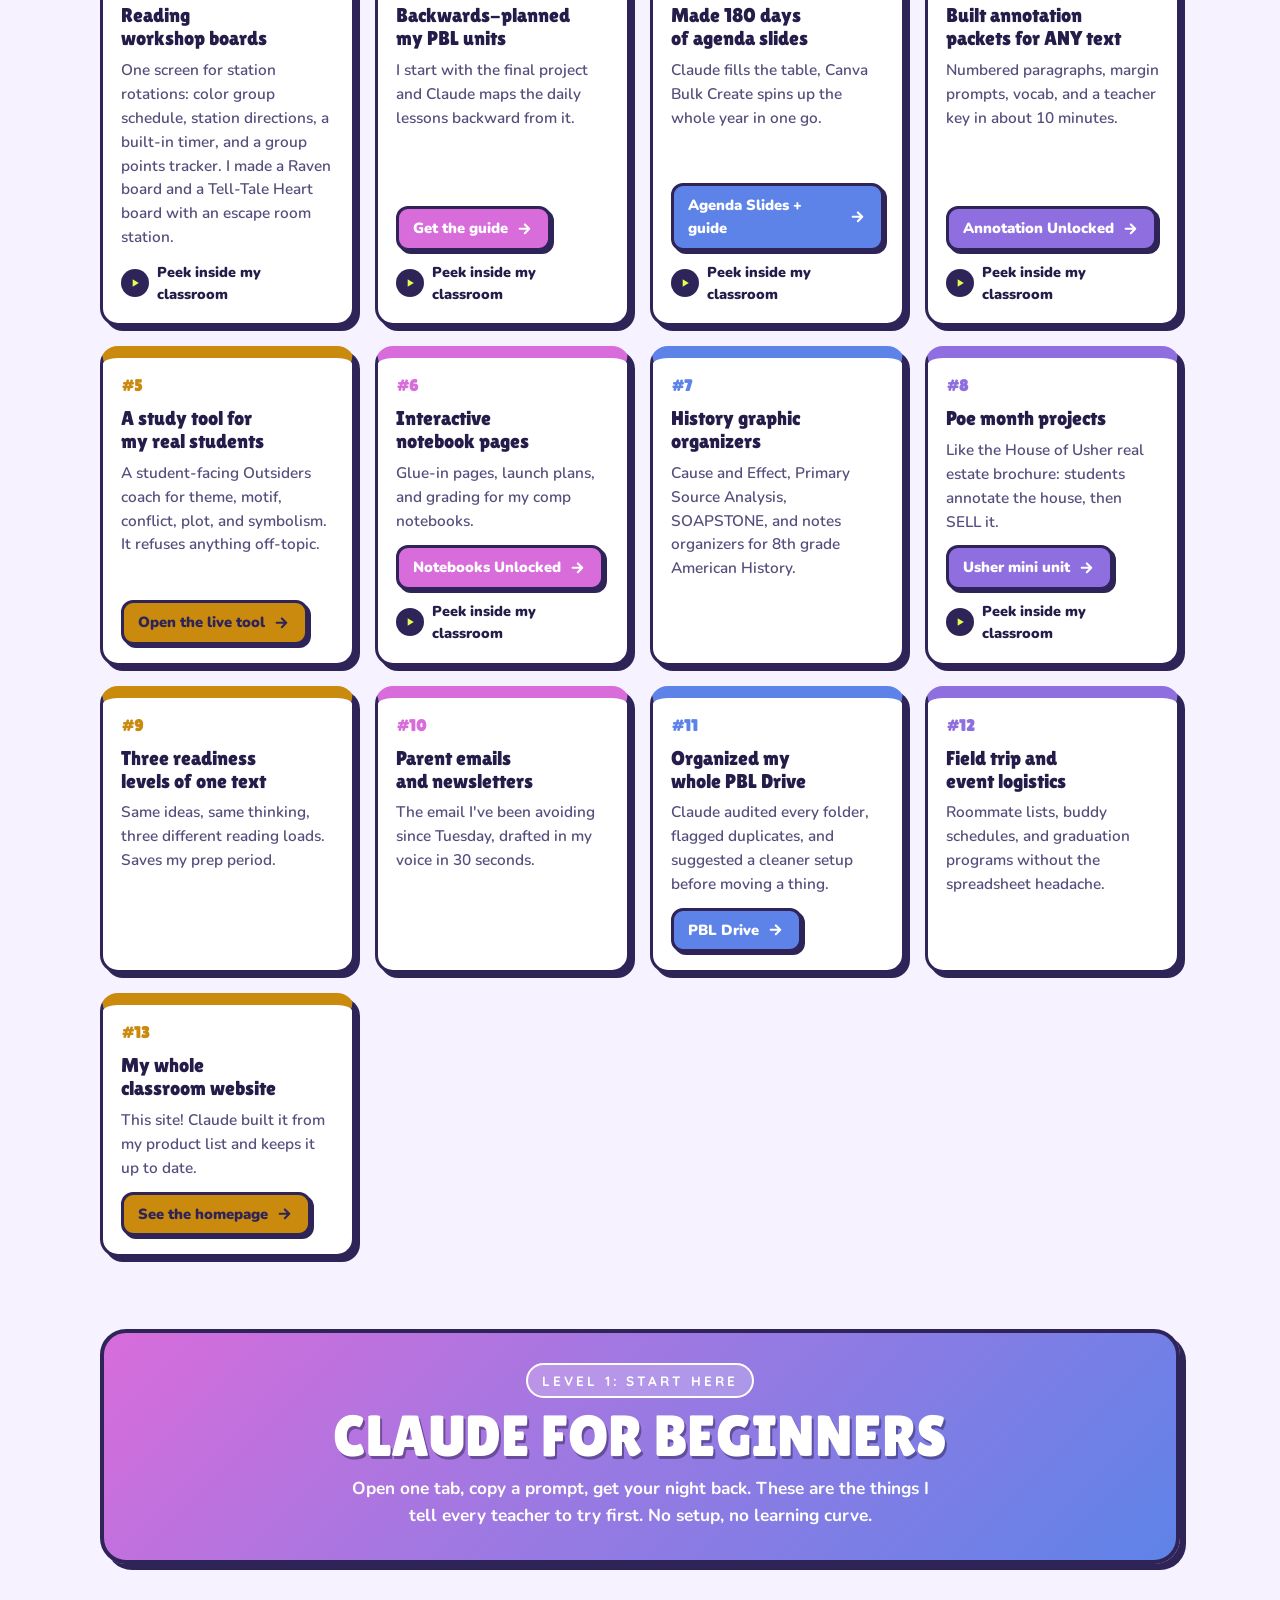
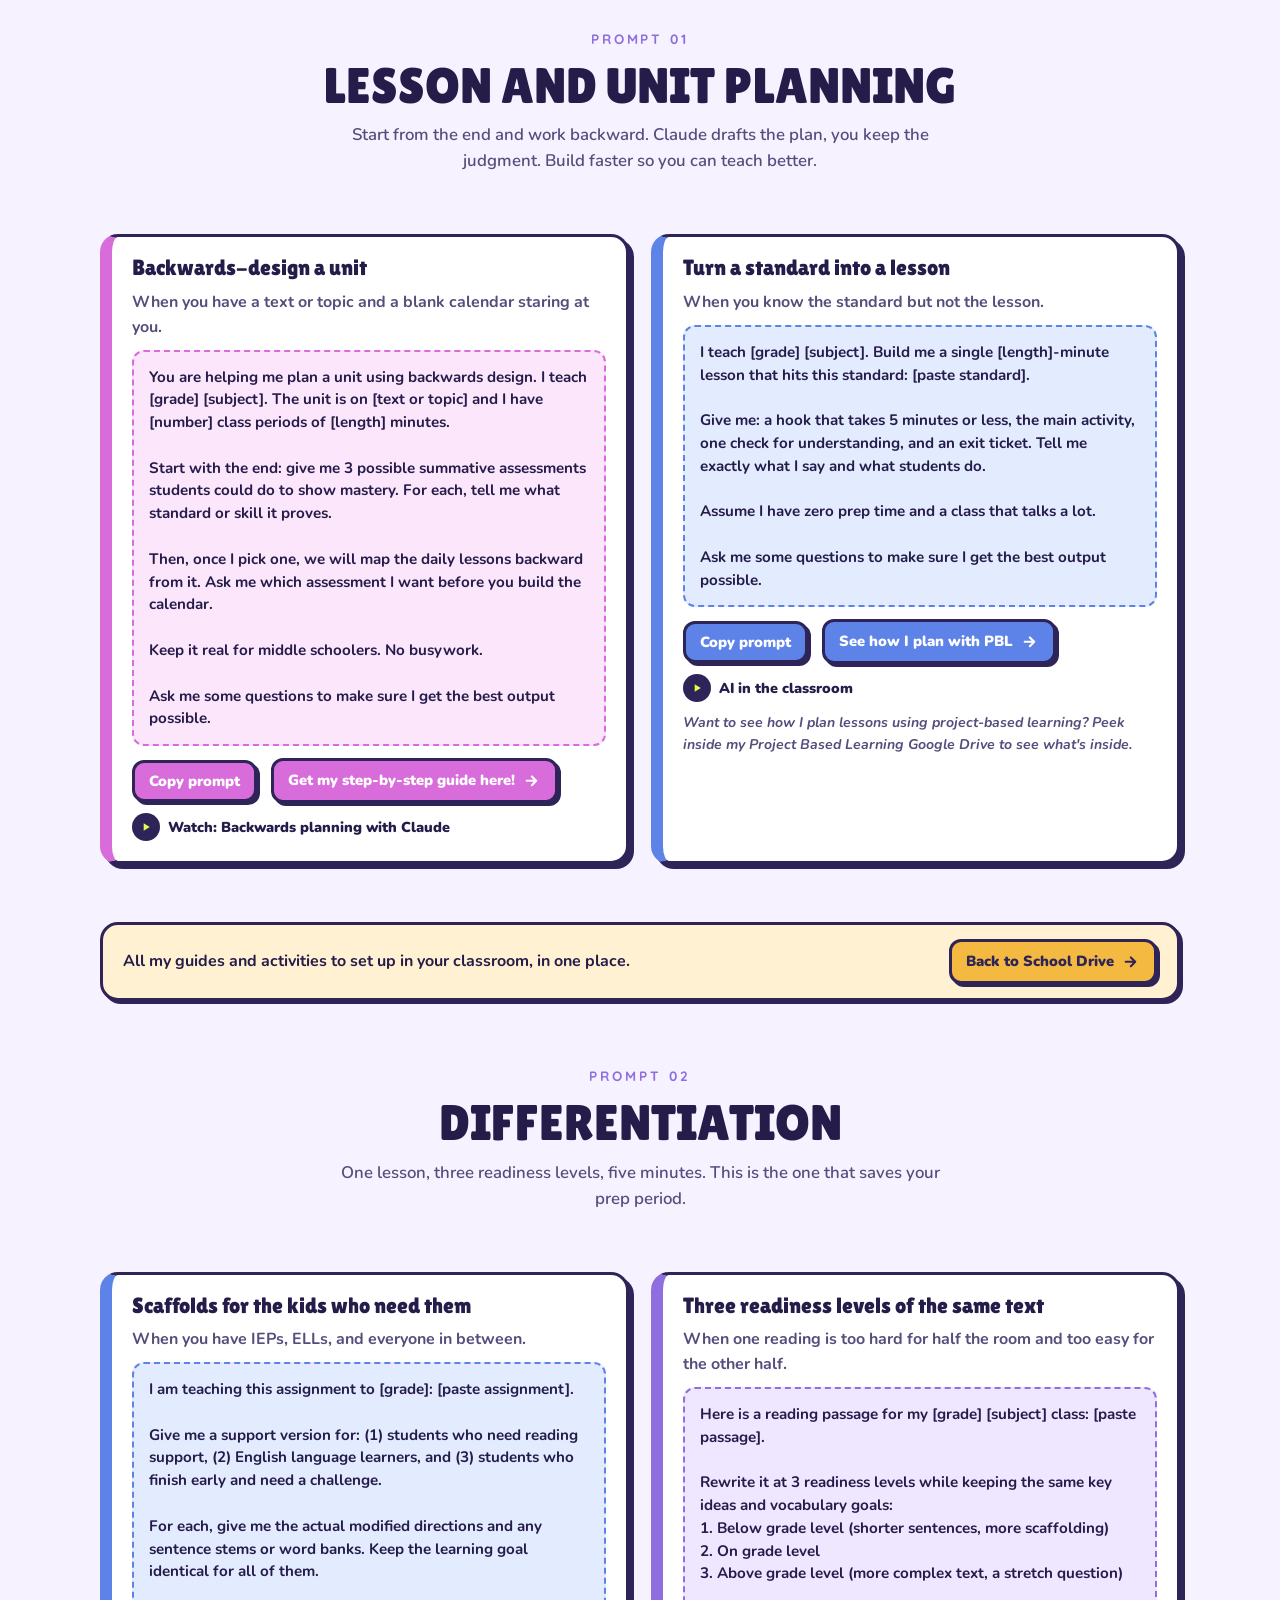
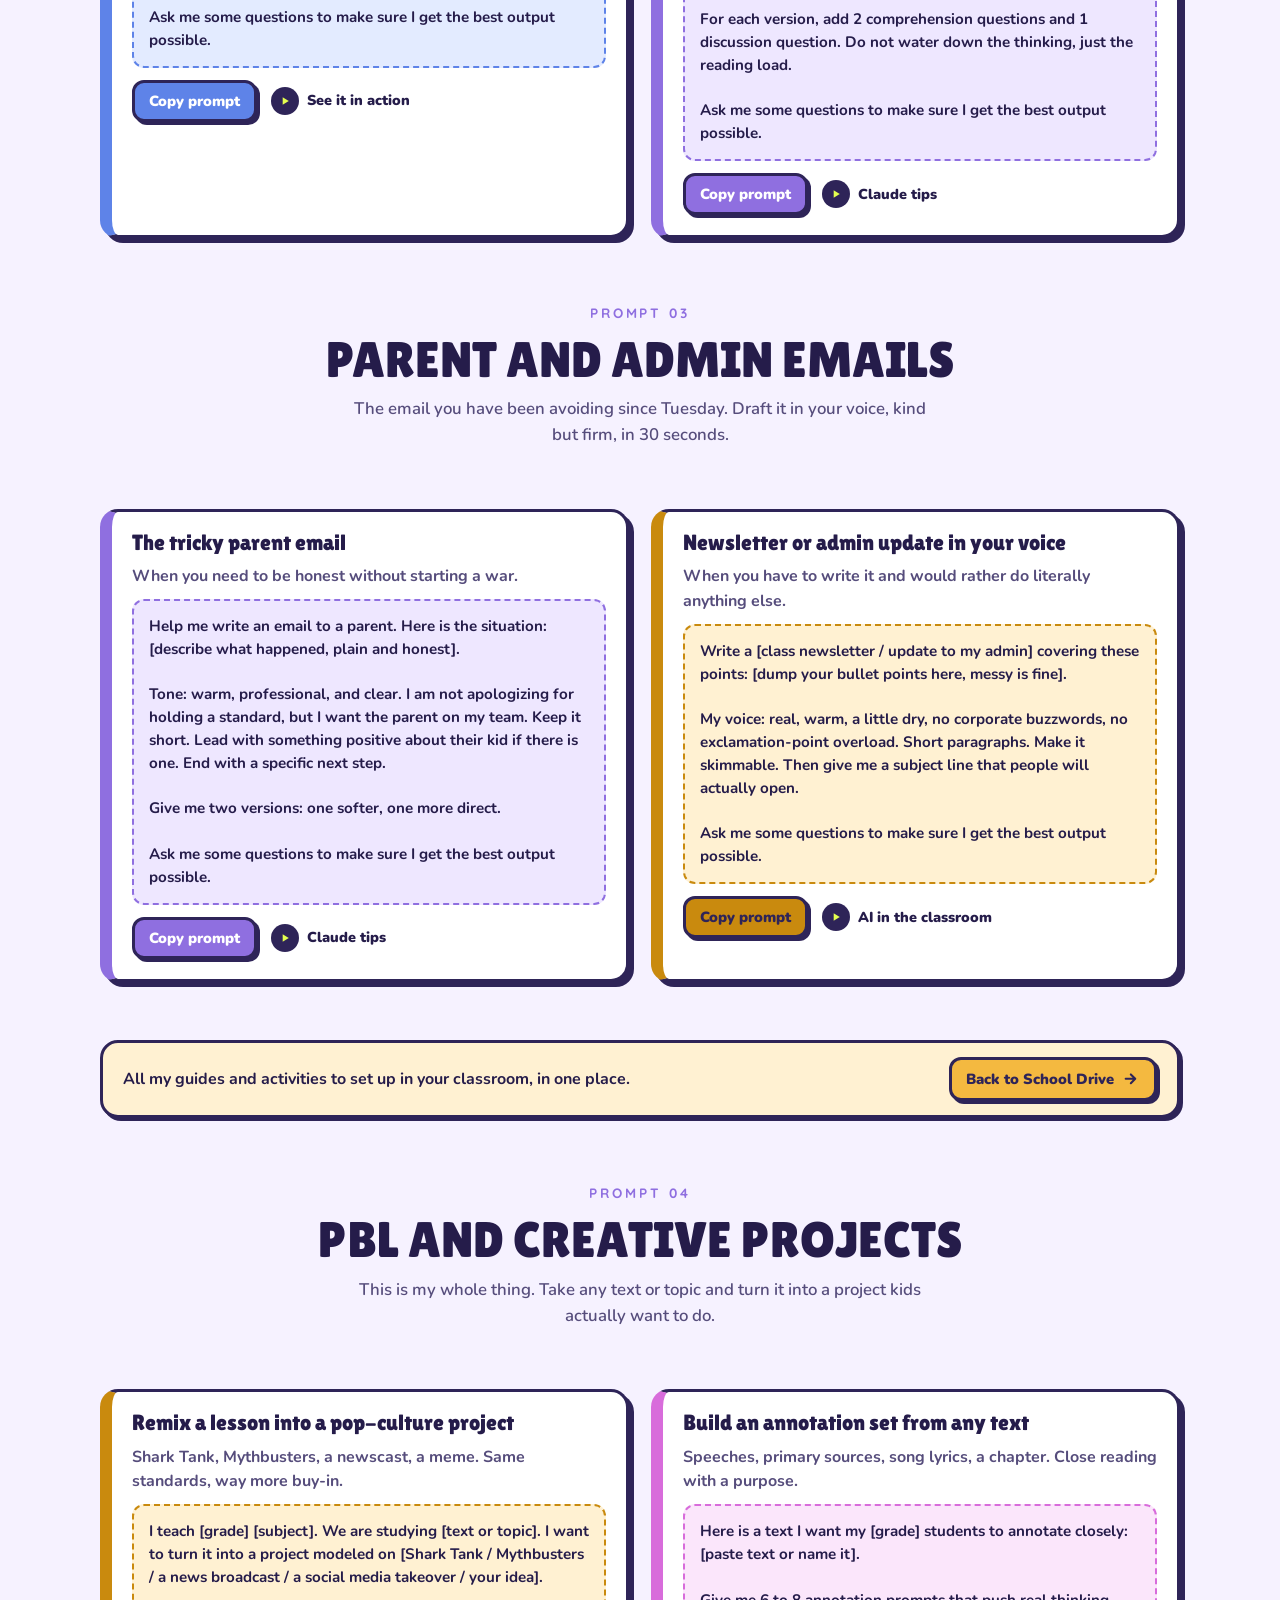
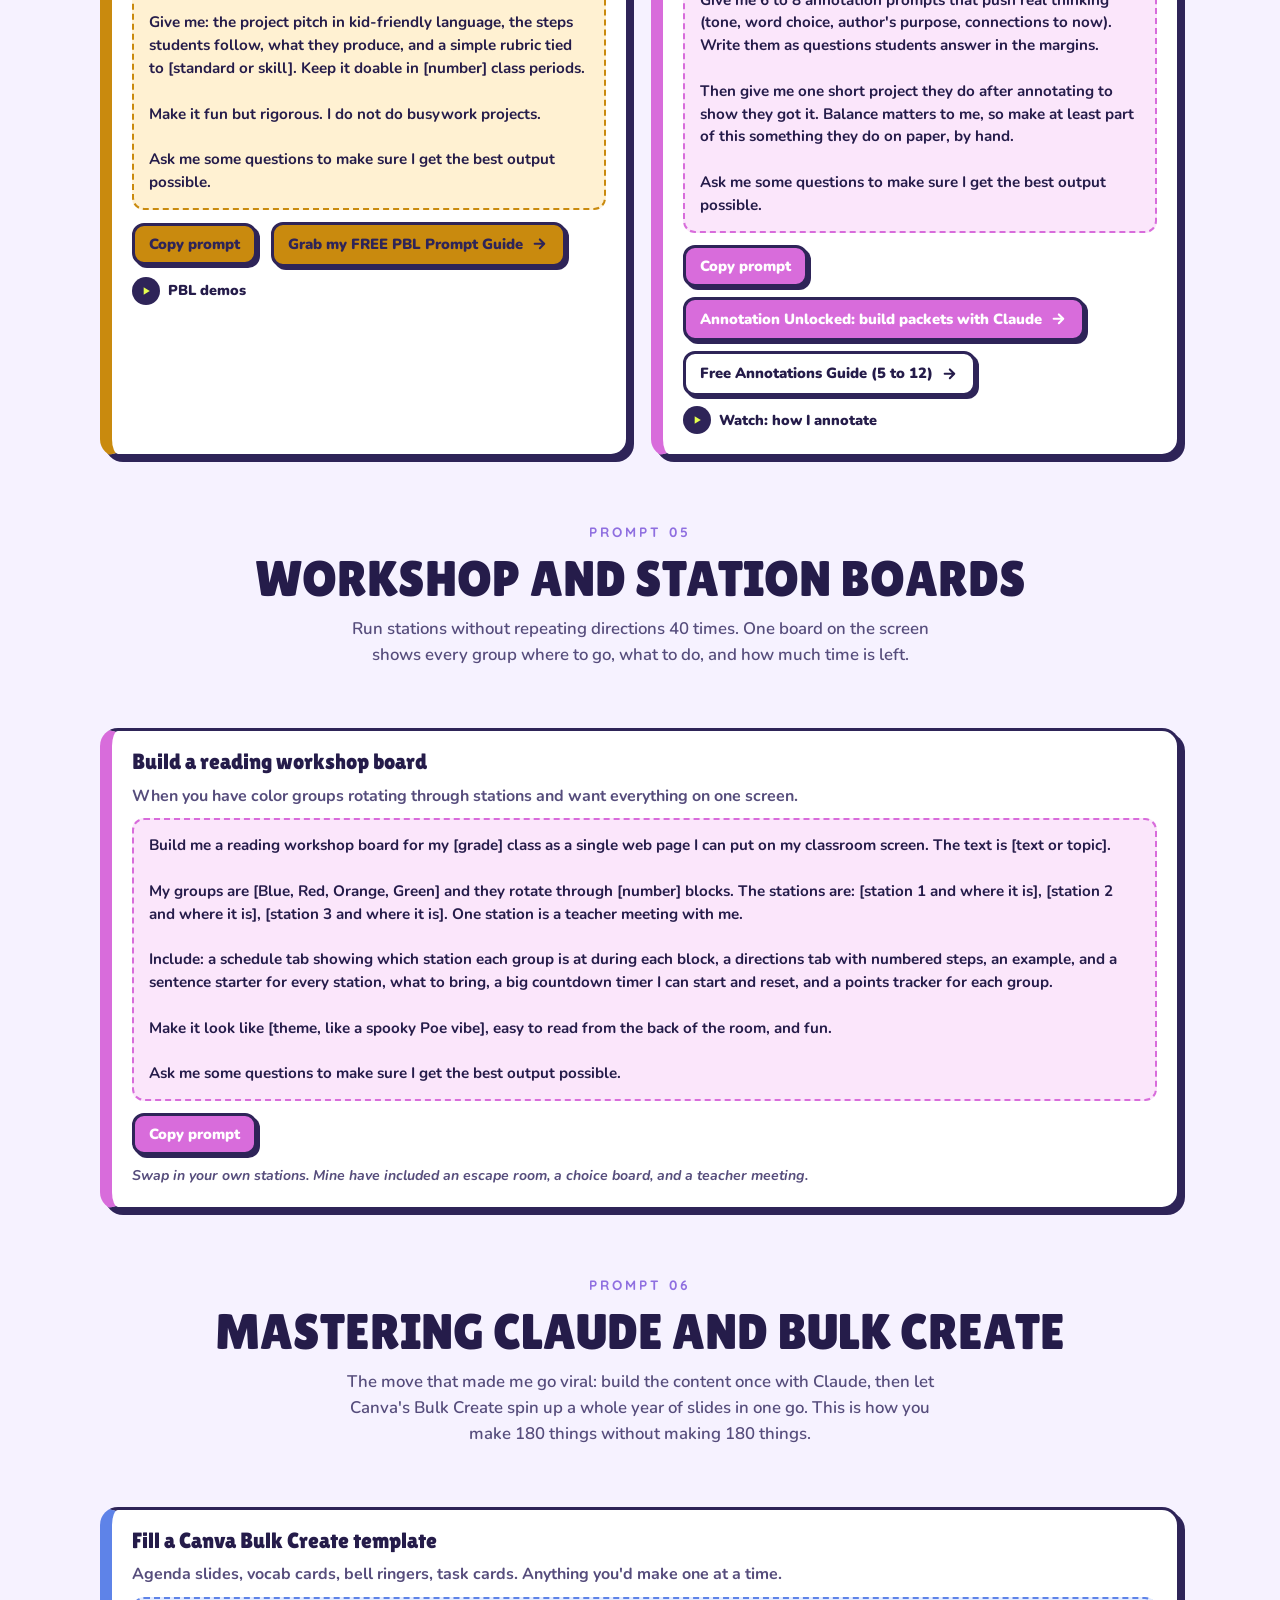
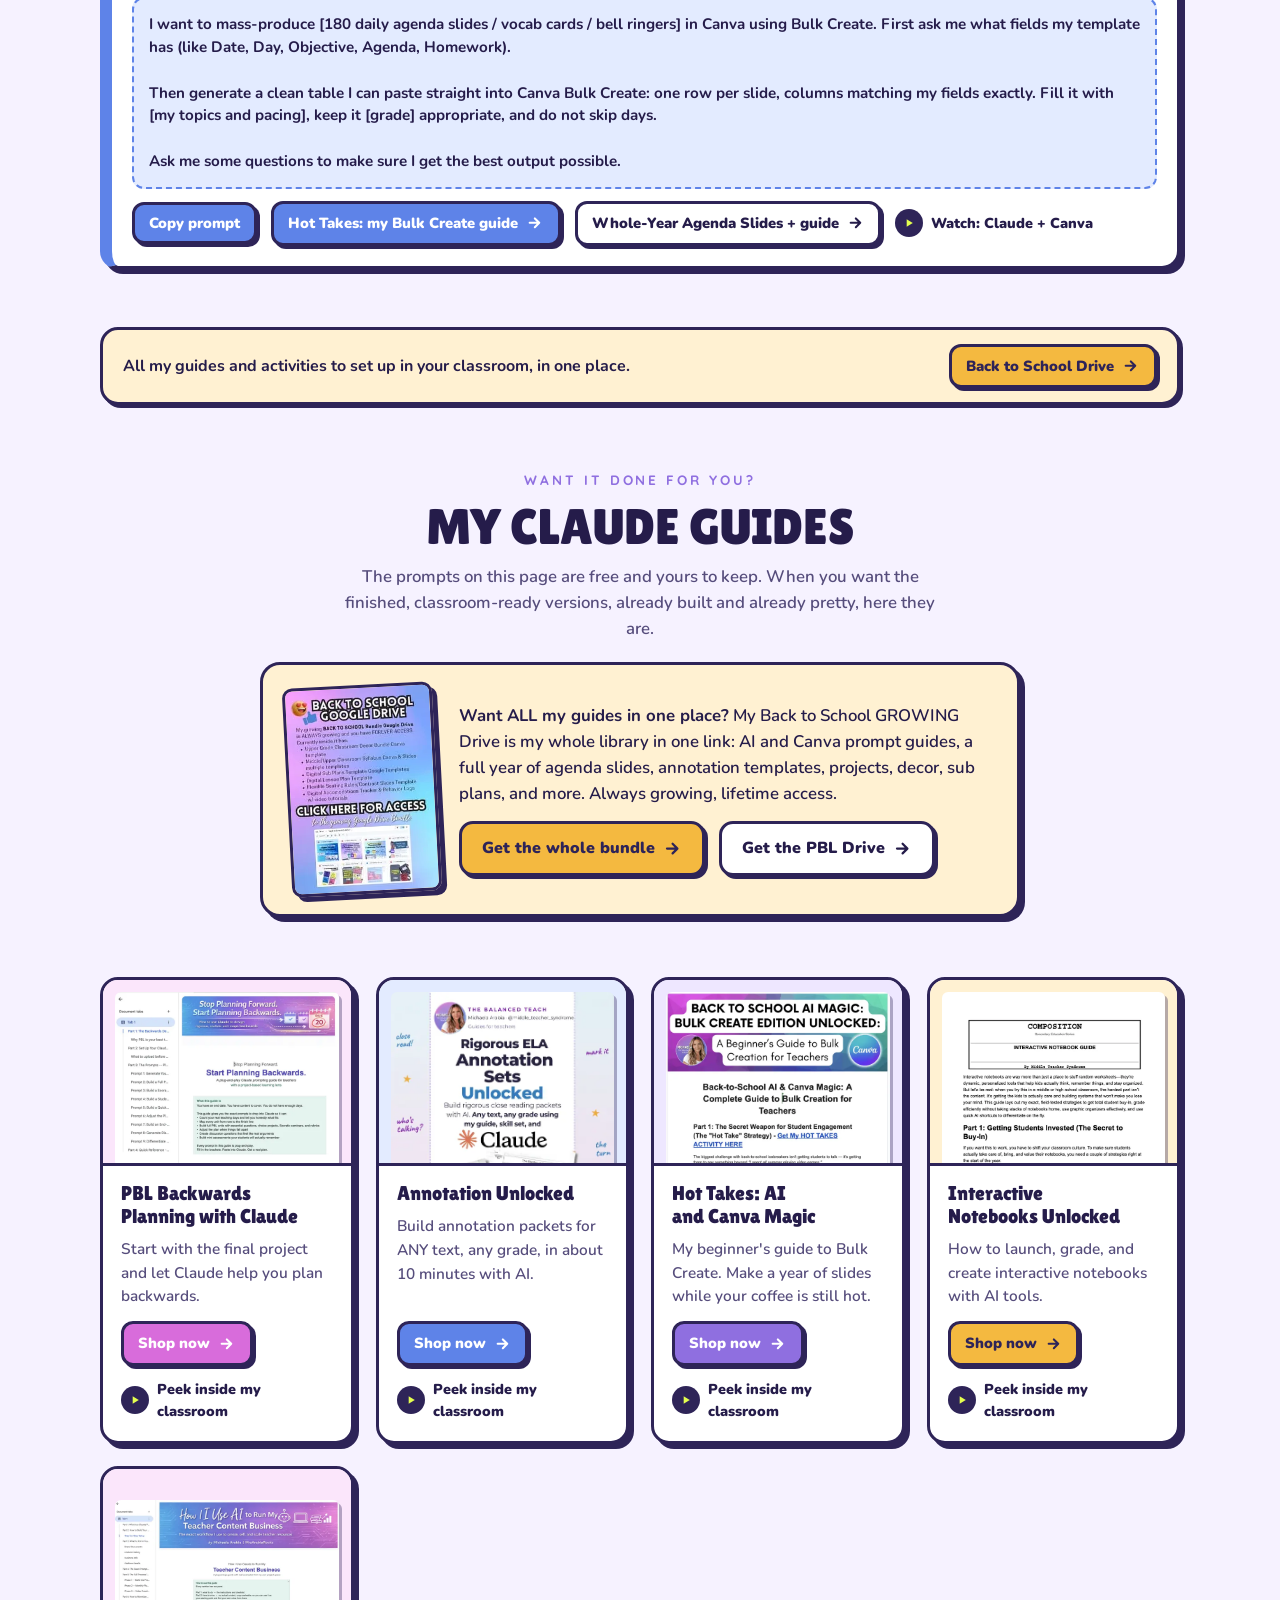
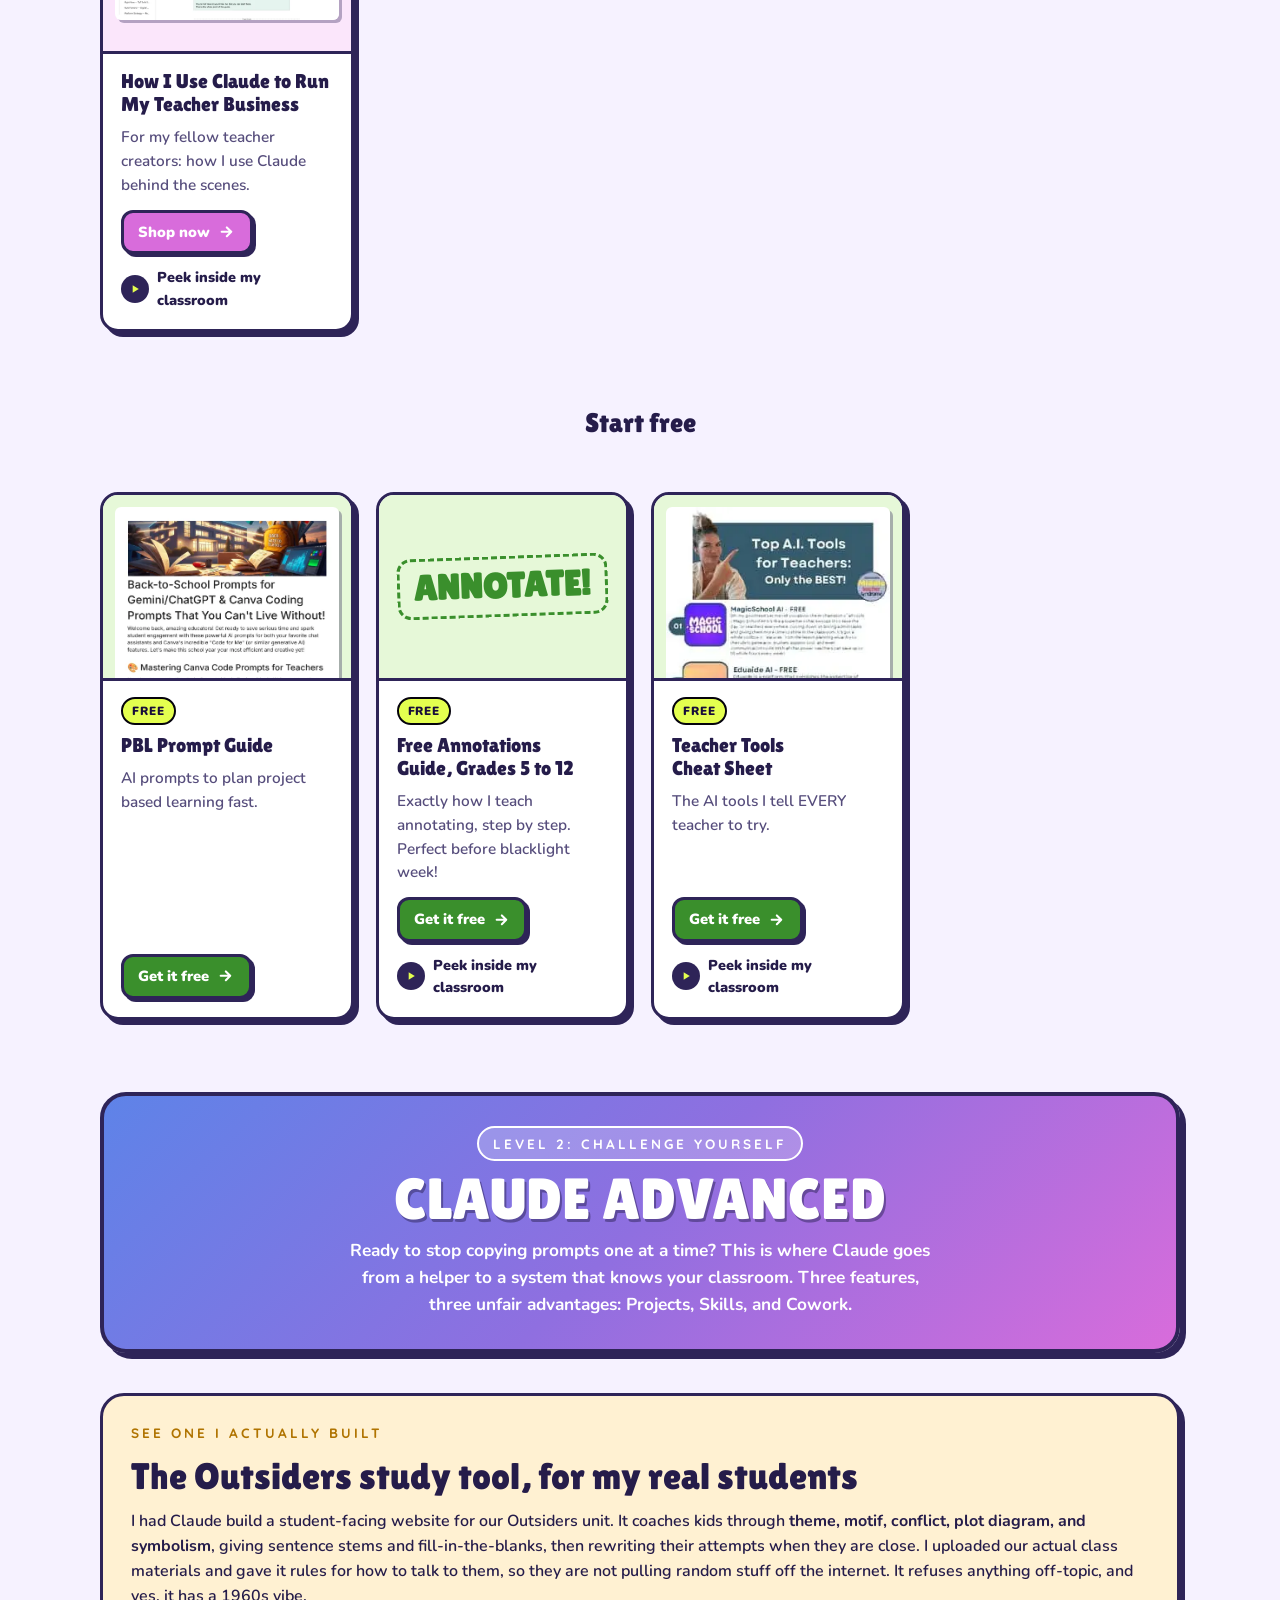
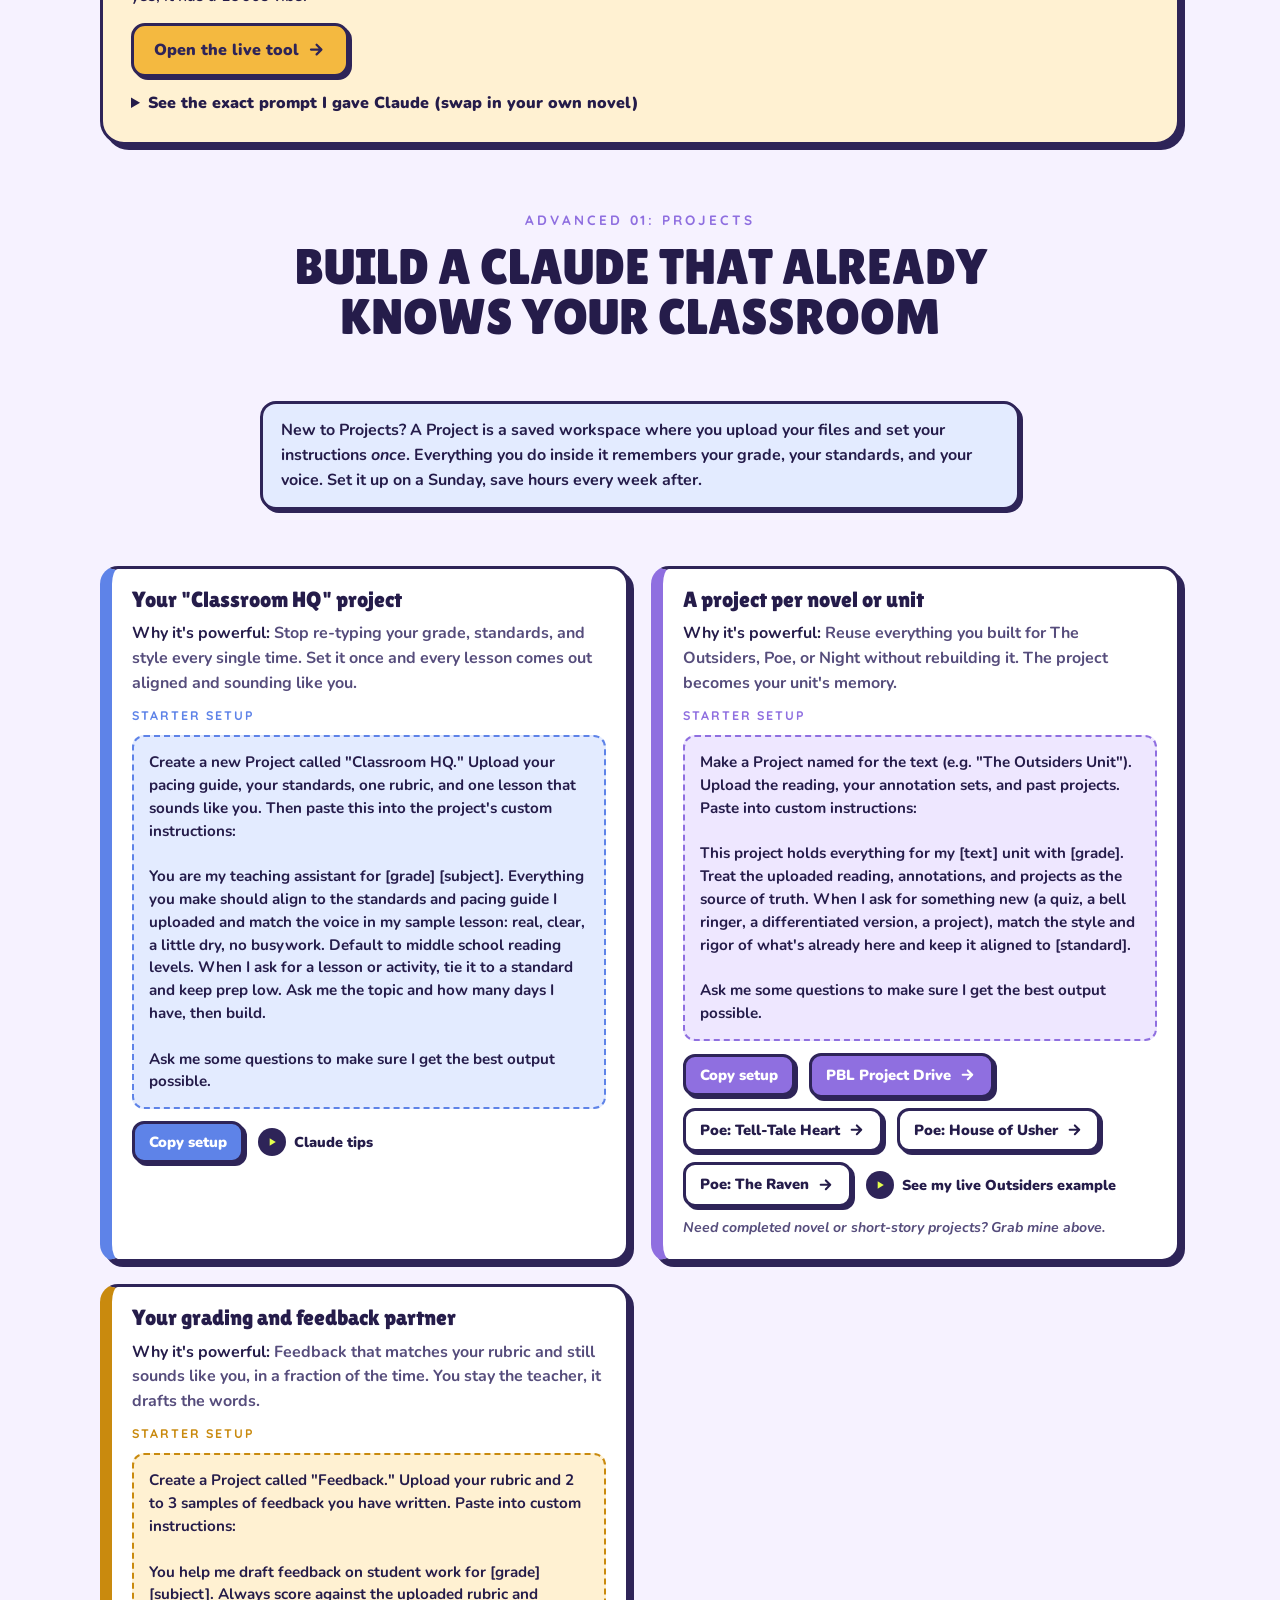
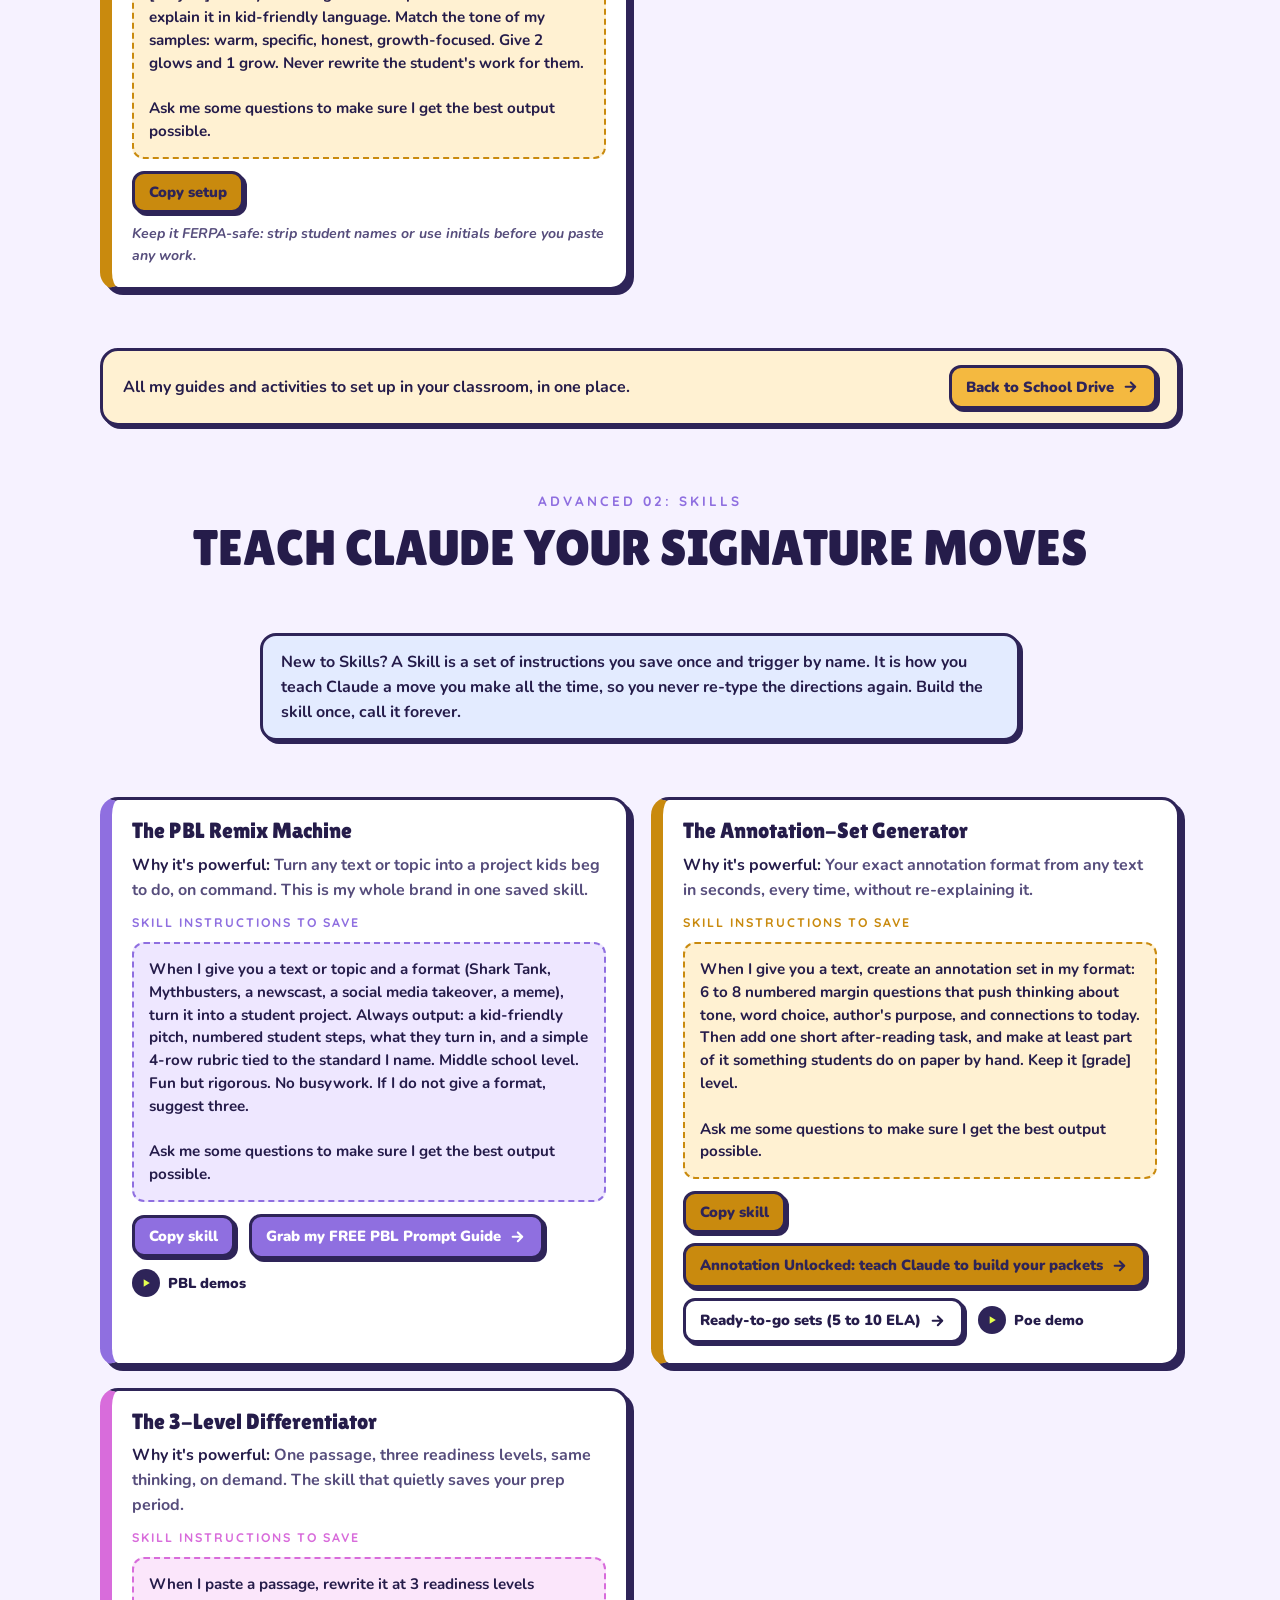
==== commit 1002aaad: "Free Claude Guide: shorter label on the new video so it fits phones Co-Authored-By: Claude Opus 5.5 " ====
--- a/free-claude-guide/index.html
+++ b/free-claude-guide/index.html
@@ -621,7 +621,7 @@
 <p class="wrap intro">You do not need to be techy. Just Claude open in one tab and about ten minutes. <b>Start at the top</b> with the beginner moves, copy-paste prompts you can use today. Keep scrolling and it levels up to the <b>advanced stuff at the bottom</b>: Projects, Skills, and Cowork. I've linked a guide at almost every step if you want the done-for-you version, and every one of them lives in my Back to School Google Drive.</p>
 <section class="wrap block" id="watch" aria-labelledby="watch-h">
   <div class="block-head"><h2 id="watch-h" class="section-title">Watch Me Use Claude</h2><p class="block-sub">Short, no-fluff demos straight from my classroom. Tap play, then come back and copy the matching prompt.</p></div>
-  <div class="lead-reel"><div class="reels-frame light-frame lead-frame"><span class="reels-label">New: Claude builds my workshop boards</span><div class="spot-reels"><div class="spot-reel"><div class="reel reel-embed">
+  <div class="lead-reel"><div class="reels-frame light-frame lead-frame"><span class="reels-label">New video</span><div class="spot-reels"><div class="spot-reel"><div class="reel reel-embed">
       <blockquote class="instagram-media" data-instgrm-permalink="https://www.instagram.com/reel/Desvw-WTv6l/?utm_source=ig_embed" data-instgrm-version="14">
         <a href="https://www.instagram.com/reel/Desvw-WTv6l/" target="_blank" rel="noopener" class="reel-fallback"><span class="reel-play"><svg viewBox="0 0 24 24" aria-hidden="true"><path d="M8 5.5v13l10.5-6.5z" fill="currentColor"/></svg></span><span class="reel-title">Claude builds my workshop boards</span><span class="reel-sub">Watch on Instagram</span></a>
       </blockquote>
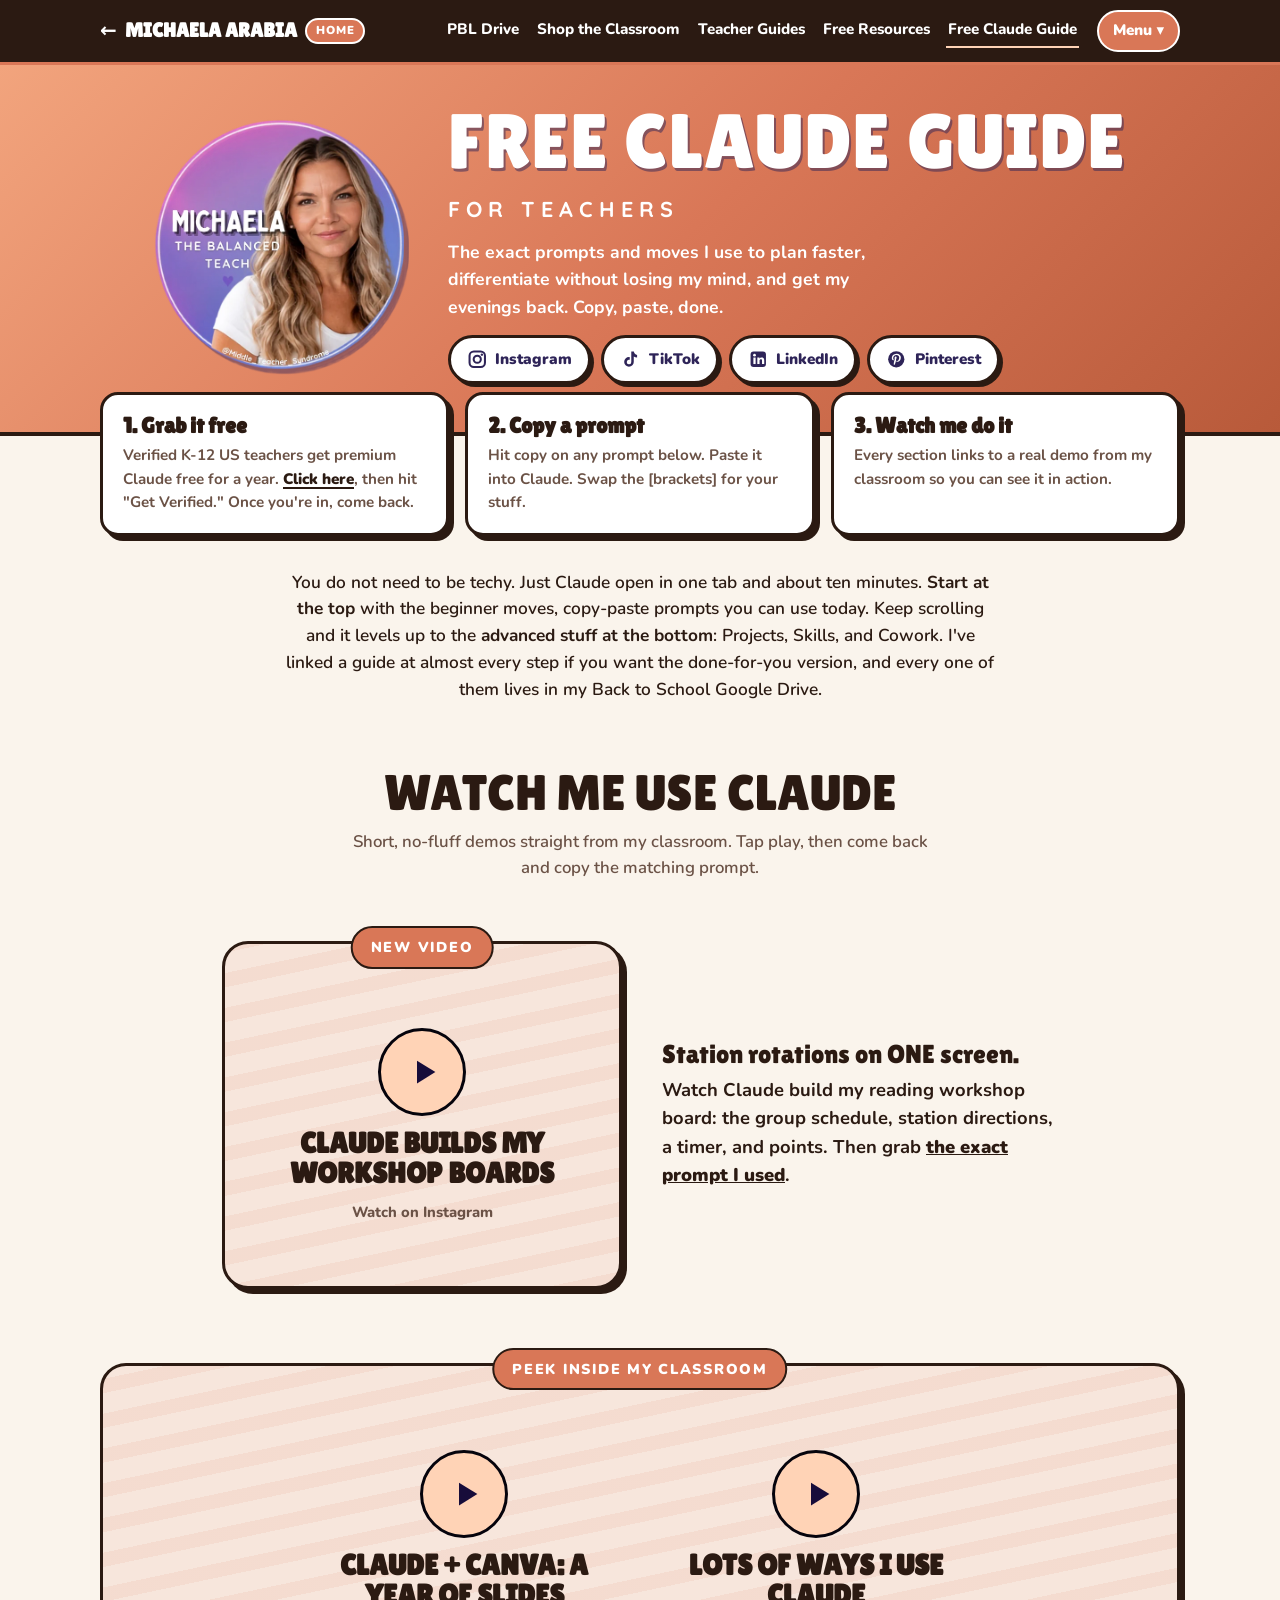
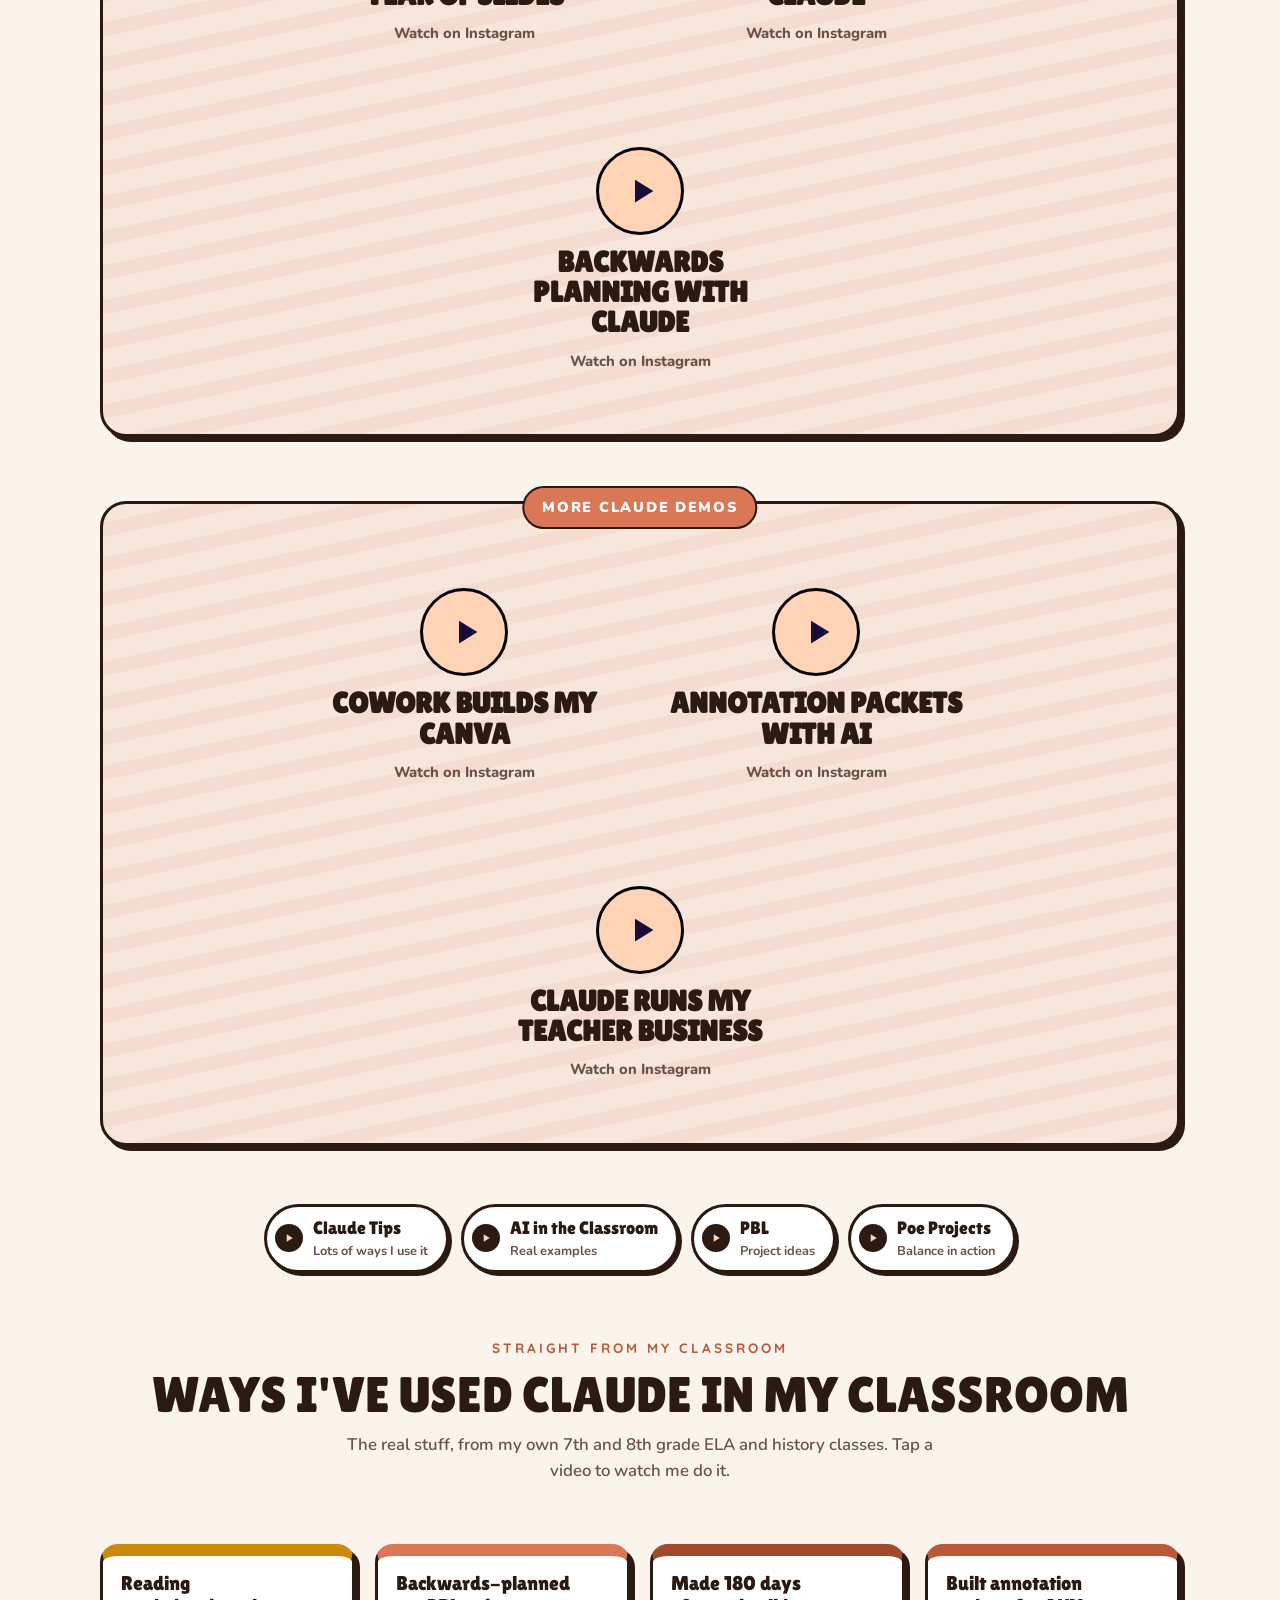
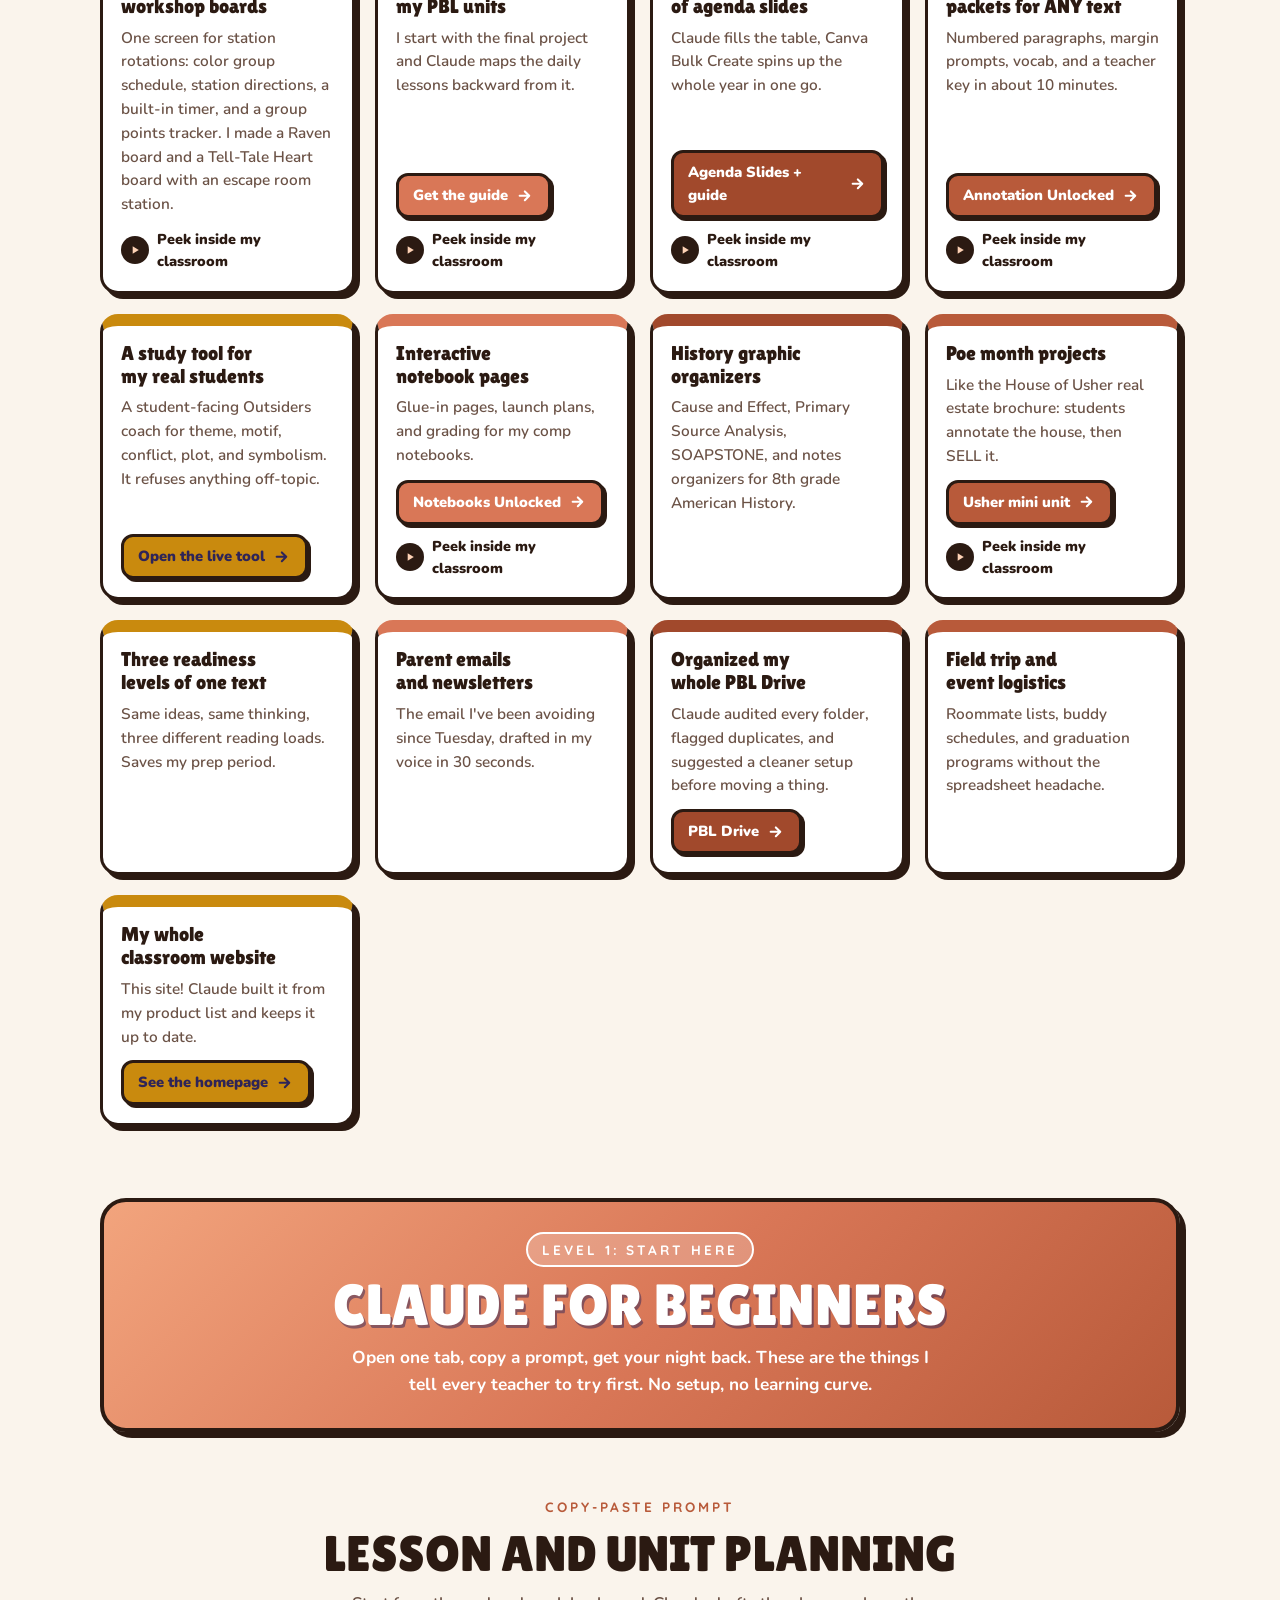
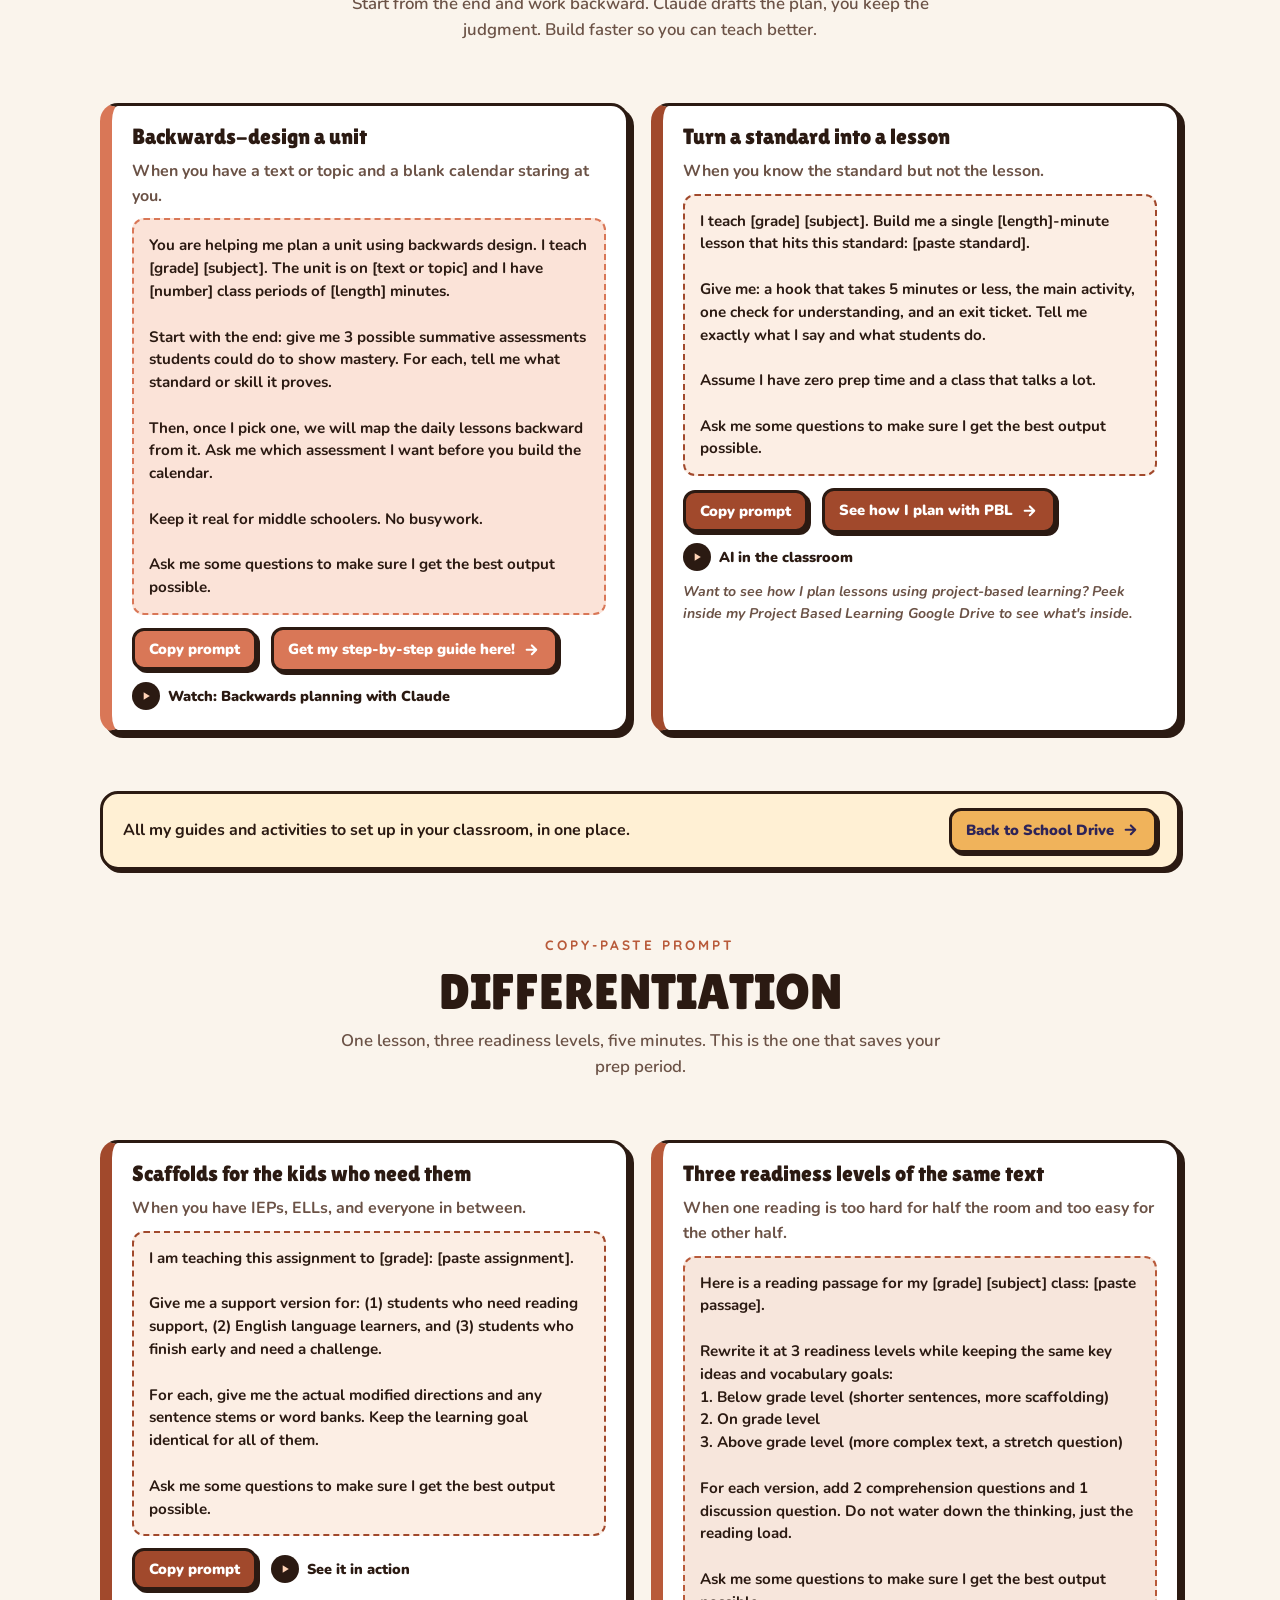
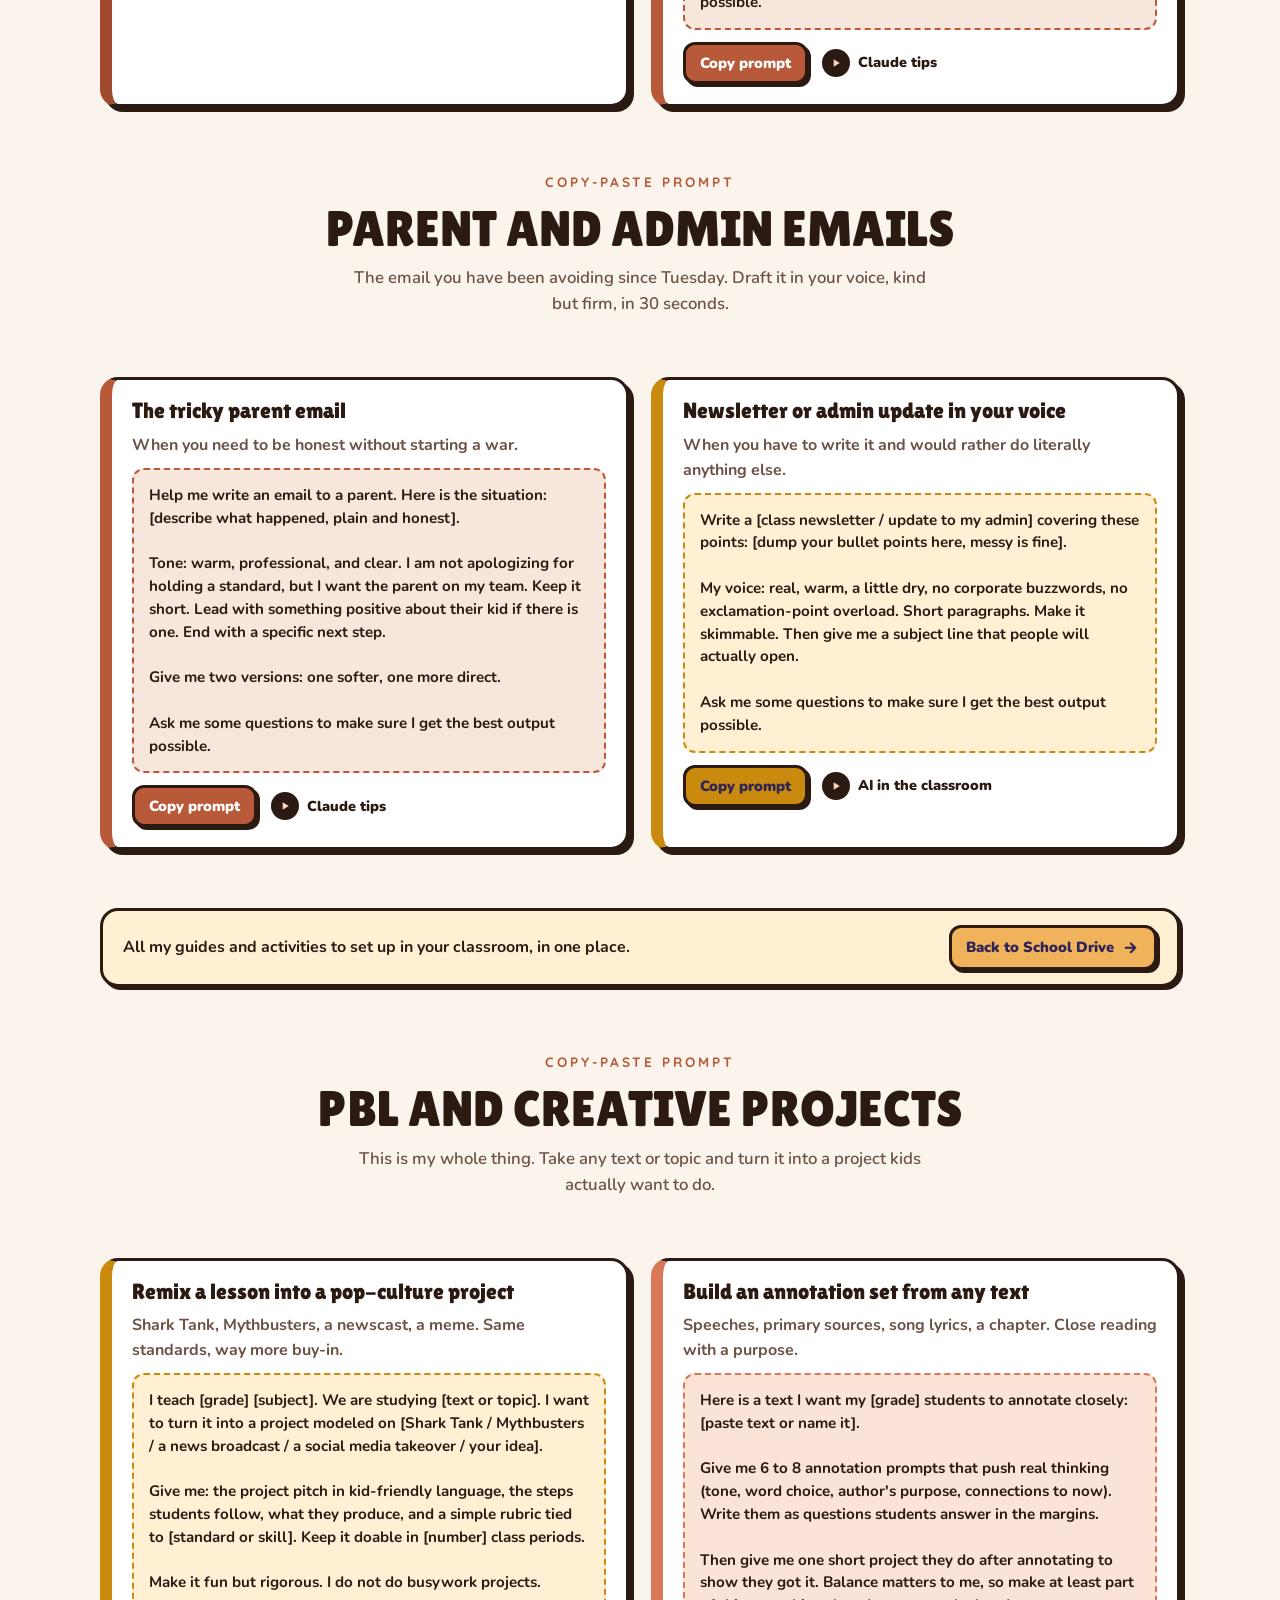
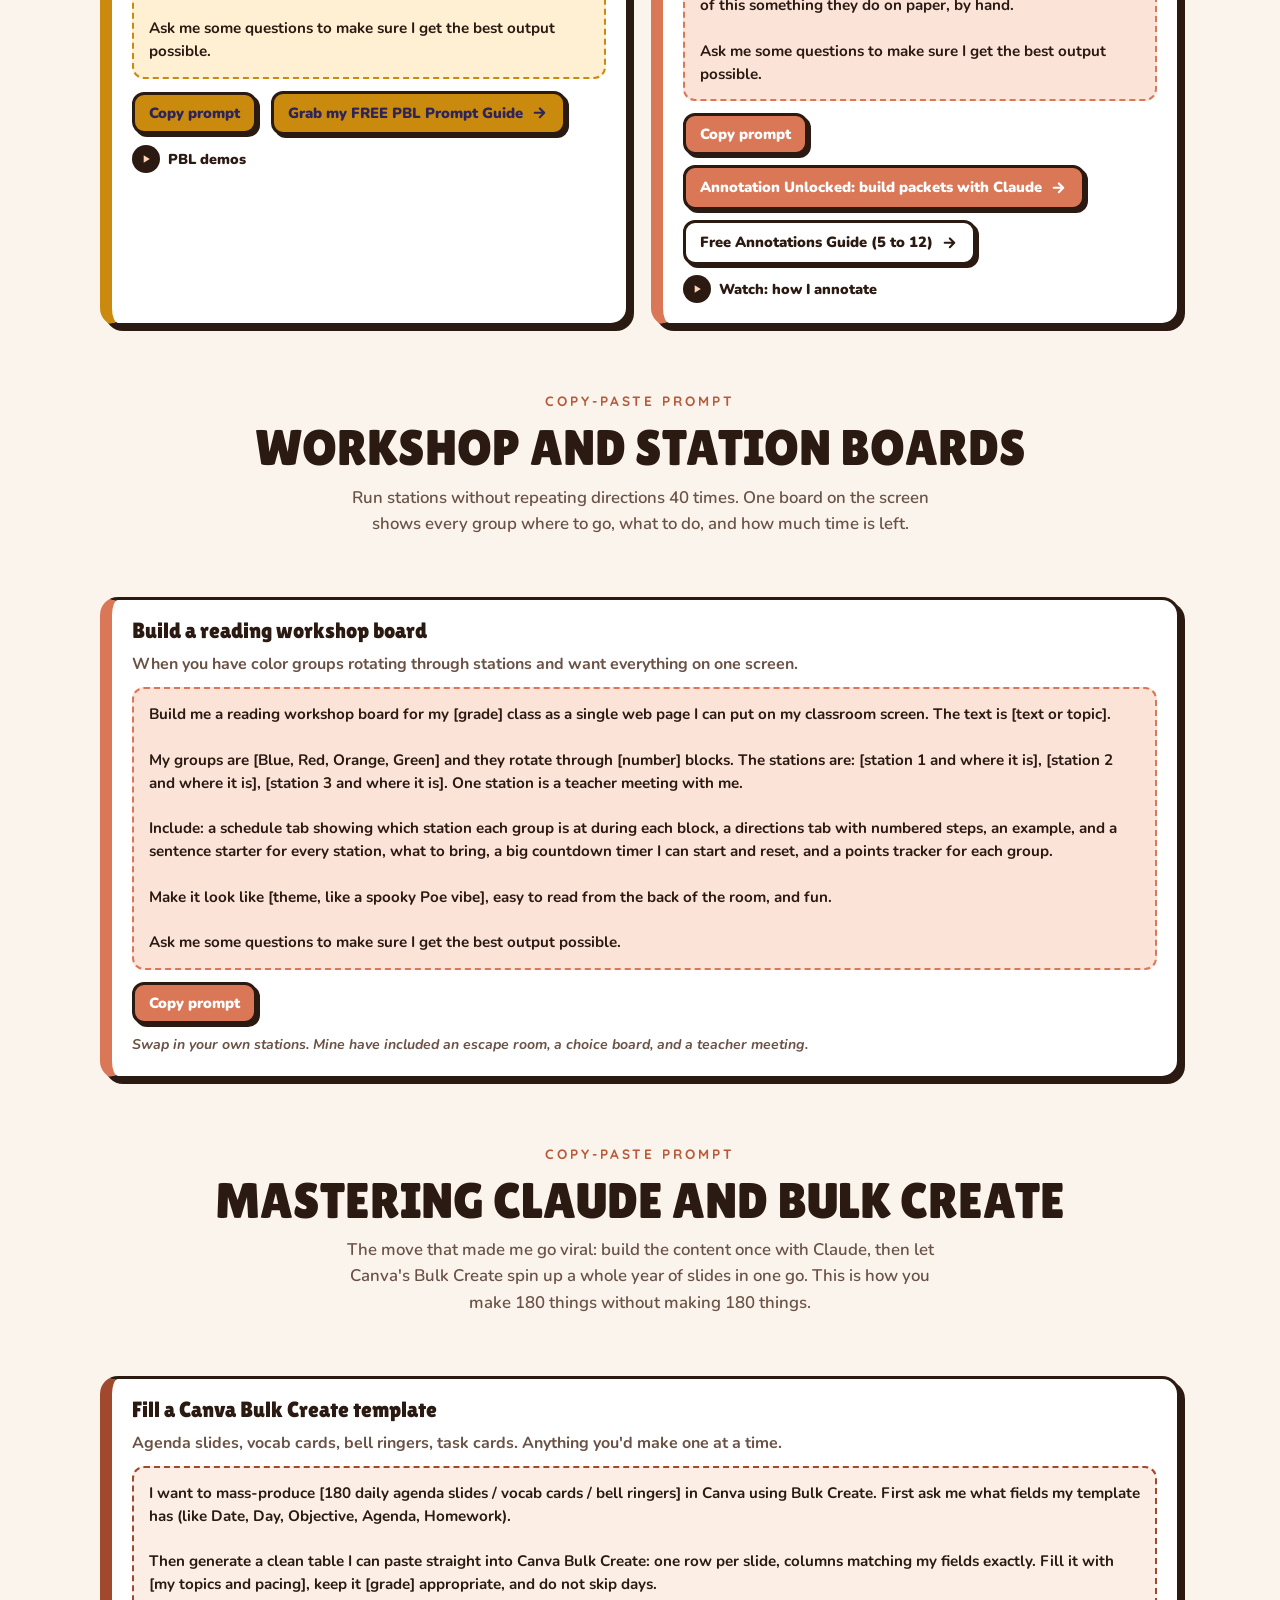
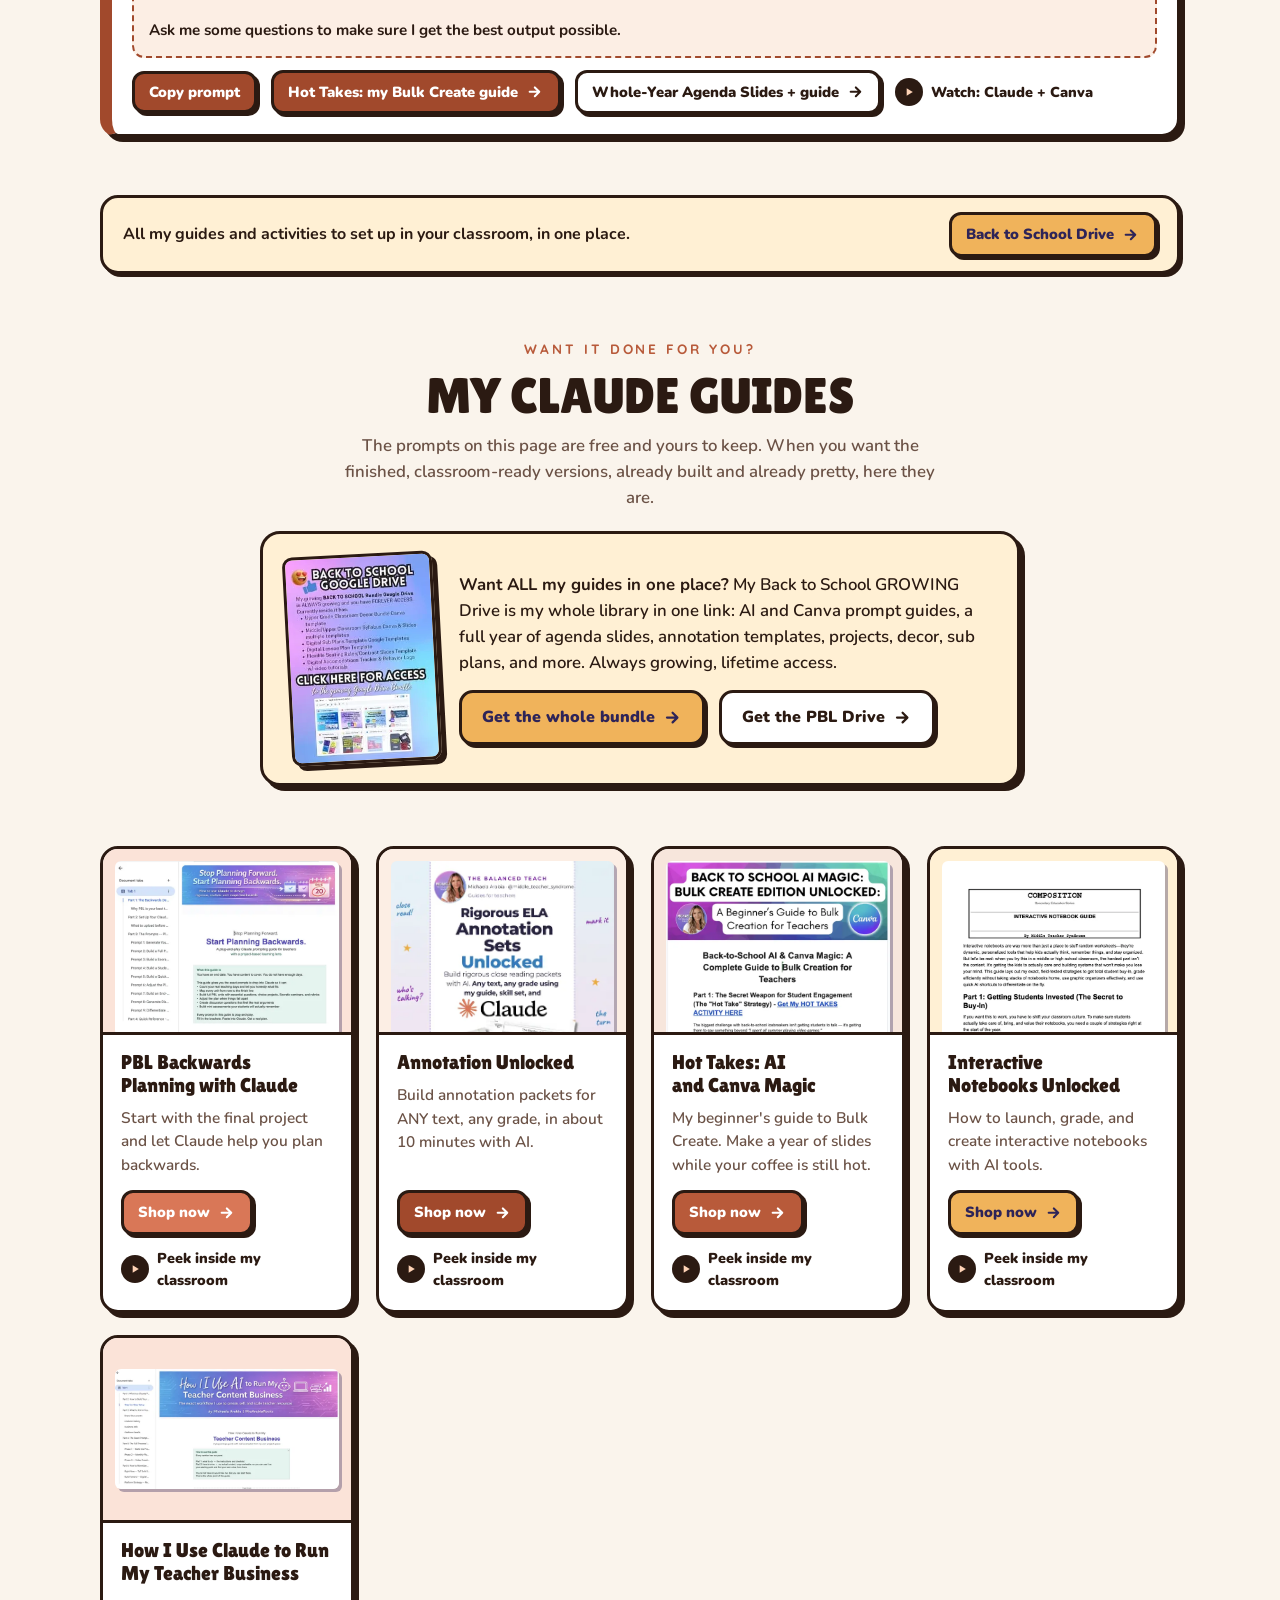
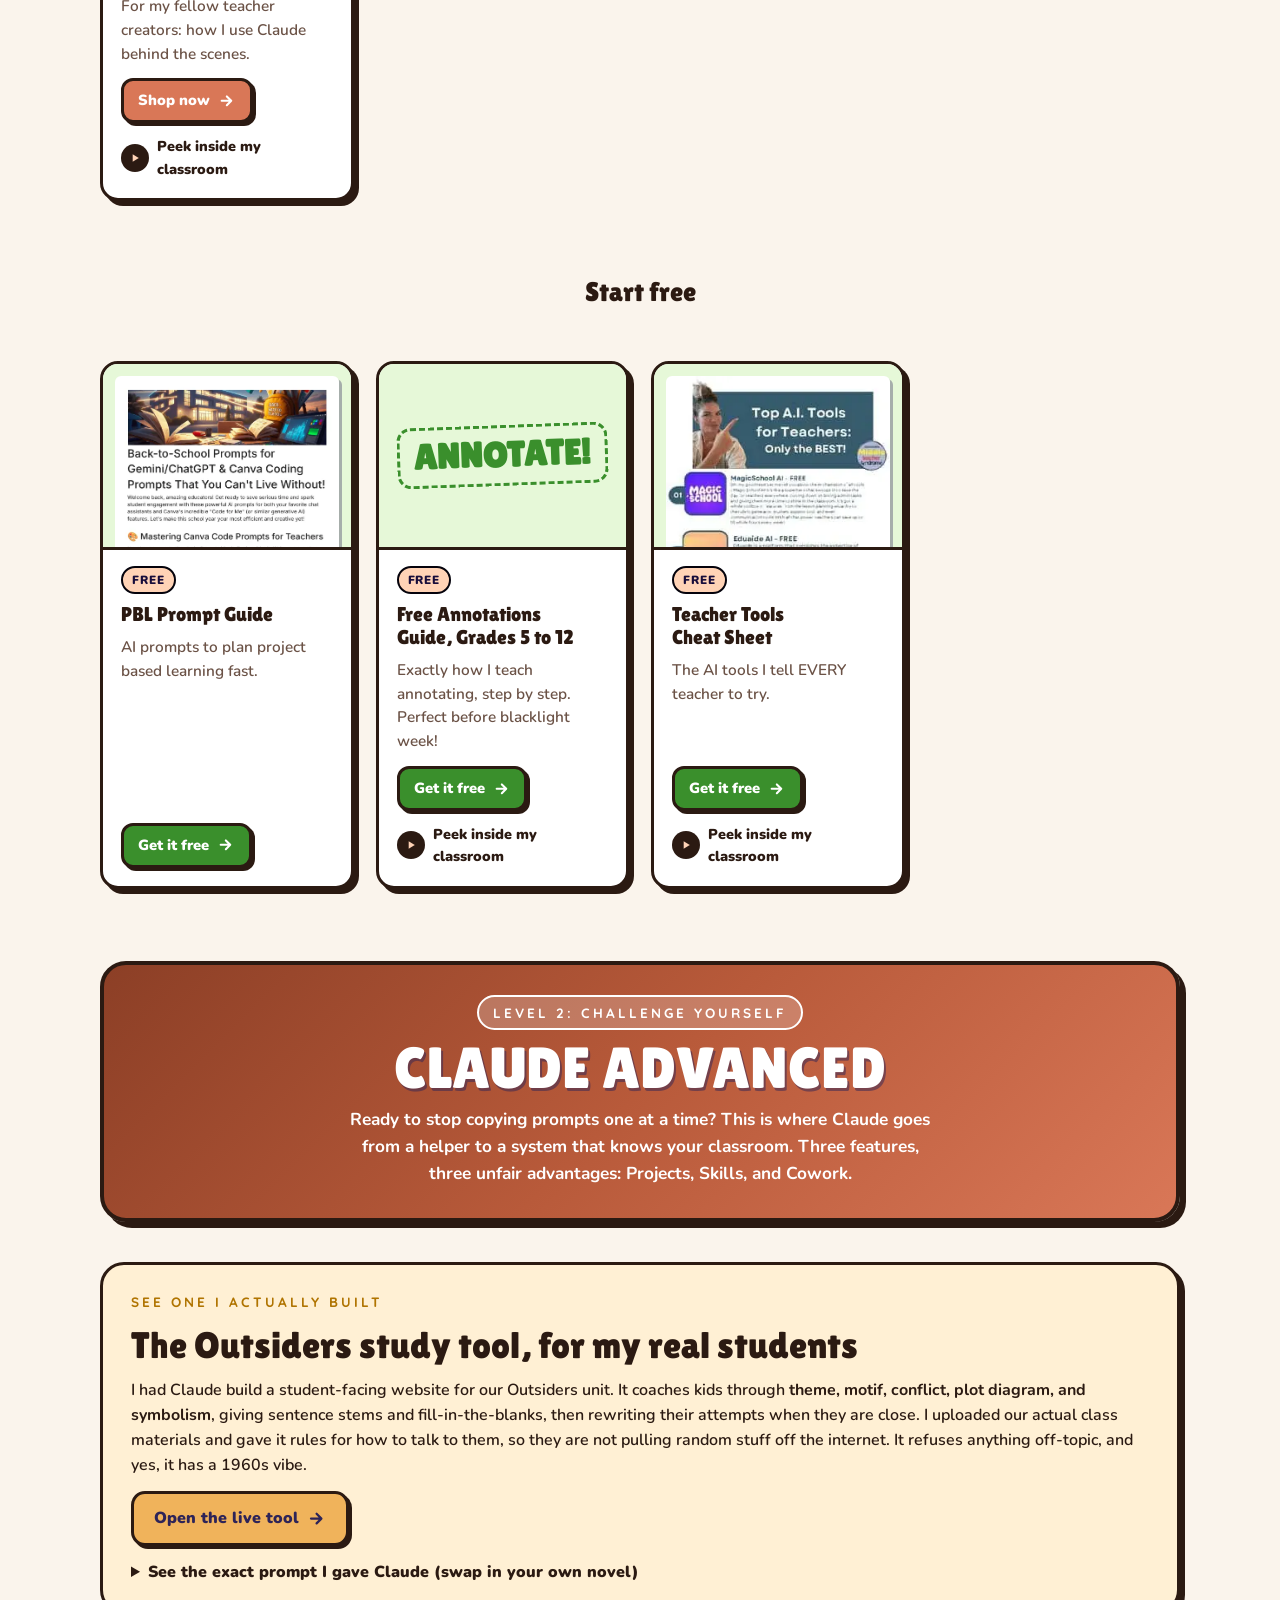
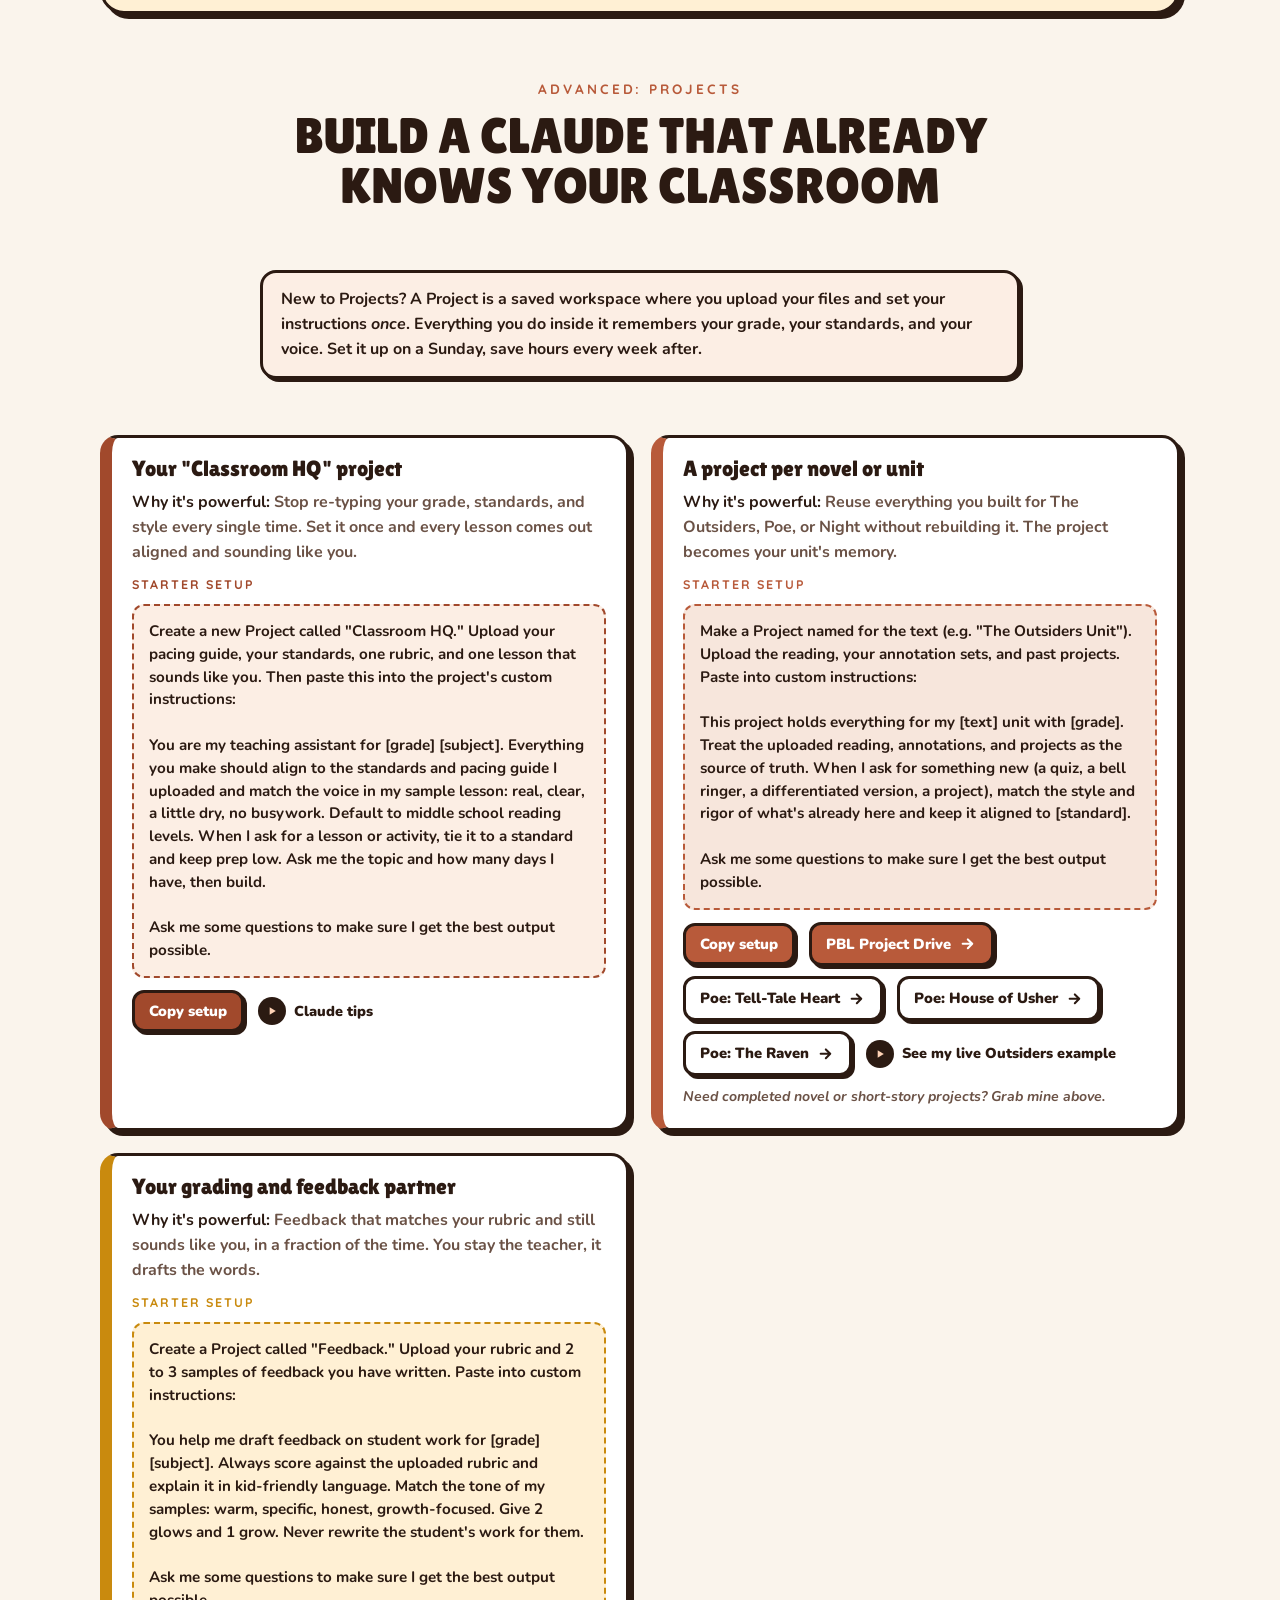
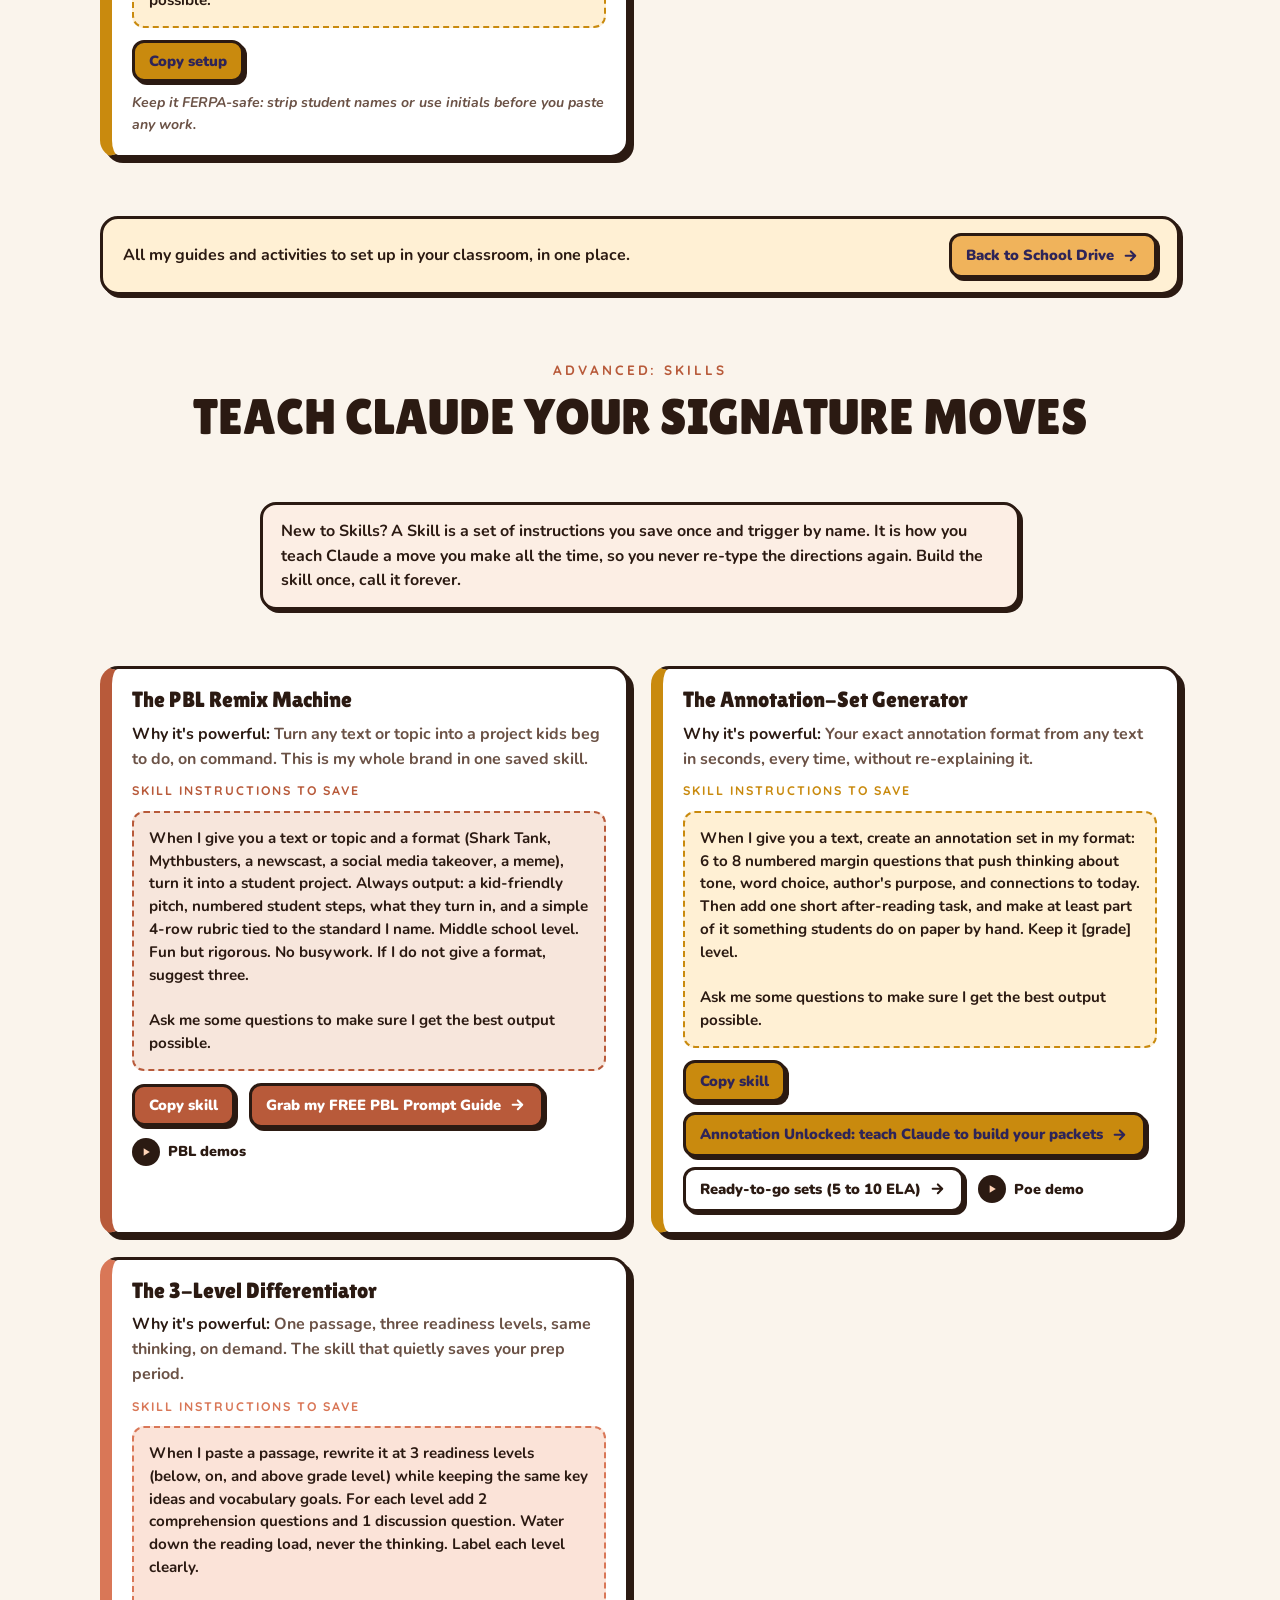
==== commit e44180bf: "Free Claude Guide: Claude orange theme, clear Home link, no confusing numbers Co-Authored-By: Claude" ====
--- a/free-claude-guide/index.html
+++ b/free-claude-guide/index.html
@@ -586,12 +586,48 @@
 .vmodal-alt { display: block; text-align: center; margin-top: 10px; font-weight: 900; color: var(--text); }
 body.no-scroll { overflow: hidden; }
 
+/* ---------- Claude orange theme for this page only ---------- */
+:root {
+  --paper: #FAF4EC; --card: #FFFFFF; --text: #2B1A12; --muted: #6B5246;
+  --ink: #2B1A12; --line: #2B1A12;
+  --pink: #D97757; --violet: #B85A3A; --blue: #A1492C; --sun: #F0B35B; --glow: #FFD3B6;
+  --tint-pink: #FBE3D8; --tint-violet: #F7E6DC; --tint-blue: #FCEEE4; --tint-sun: #FFF0D4;
+}
+@media (prefers-color-scheme: dark) {
+  :root:not([data-theme="light"]) {
+    --paper: #1C130E; --card: #2A1D16; --text: #F8EEE7; --muted: #D2BBAE; --ink: #050302; --line: #E39A7A;
+    --tint-pink: #45261B; --tint-violet: #3B2419; --tint-blue: #3F2A1E; --tint-sun: #3F3018;
+  }
+}
+:root[data-theme="dark"] {
+  --paper: #1C130E; --card: #2A1D16; --text: #F8EEE7; --muted: #D2BBAE; --ink: #050302; --line: #E39A7A;
+  --tint-pink: #45261B; --tint-violet: #3B2419; --tint-blue: #3F2A1E; --tint-sun: #3F3018;
+}
+.hero { background: linear-gradient(135deg, #F2A47D 0%, #D97757 52%, #B85A3A 100%); }
+.topnav { border-bottom-color: #D97757; }
+.topnav-menu summary { background: #D97757; }
+.level-banner { background: linear-gradient(135deg, #F2A47D 0%, #D97757 52%, #B85A3A 100%); }
+.level-banner.adv { background: linear-gradient(135deg, #8C3F26 0%, #B85A3A 50%, #D97757 100%); }
+.light-frame { background: repeating-linear-gradient(-12deg, rgba(217, 119, 87, .09) 0 14px, transparent 14px 34px), var(--tint-violet); }
+.reels-label { background: #D97757; }
+.eyebrow, .part-badge { color: #B85A3A; }
+.qr-scan { color: #B85A3A; }
+.webinar .btn { background: #B85A3A; }
+.peek-play { color: #FFD3B6; }
+.light-frame .reel-title { color: var(--text); }
+/* home link */
+.home-link { display: inline-flex; align-items: center; gap: 8px; }
+.home-arrow { font-family: var(--f-body); font-weight: 900; }
+.home-tag { font-family: var(--f-body); font-weight: 900; font-size: .72rem; letter-spacing: .08em; text-transform: uppercase; background: #D97757; color: #FFFFFF; border: 2px solid #FFFFFF; border-radius: 999px; padding: 2px 9px; }
+.home-link:hover .home-tag { background: #FFFFFF; color: #2B1A12; }
+@media (max-width: 420px) { .home-link { font-size: 1.02rem; gap: 6px; } .topnav-inner { gap: 10px; } }
+
 </style>
 </head>
 <body>
 <nav class="topnav" aria-label="Site sections">
   <div class="wrap topnav-inner">
-    <a class="topnav-name" href="/">Michaela Arabia</a>
+    <a class="topnav-name home-link" href="/" title="Back to my home page"><span class="home-arrow" aria-hidden="true">&larr;</span>Michaela Arabia<span class="home-tag">Home</span></a>
     <div class="topnav-links"><a href="/#best-seller">PBL Drive</a><a href="/#shop">Shop the Classroom</a><a href="/#teacher">Teacher Guides</a><a href="/#free">Free Resources</a><a href="/free-claude-guide/" class="on">Free Claude Guide</a></div>
     <details class="topnav-menu" id="topnav-menu">
       <summary>Menu <span aria-hidden="true">&#9662;</span></summary>
@@ -625,7 +661,7 @@
       <blockquote class="instagram-media" data-instgrm-permalink="https://www.instagram.com/reel/Desvw-WTv6l/?utm_source=ig_embed" data-instgrm-version="14">
         <a href="https://www.instagram.com/reel/Desvw-WTv6l/" target="_blank" rel="noopener" class="reel-fallback"><span class="reel-play"><svg viewBox="0 0 24 24" aria-hidden="true"><path d="M8 5.5v13l10.5-6.5z" fill="currentColor"/></svg></span><span class="reel-title">Claude builds my workshop boards</span><span class="reel-sub">Watch on Instagram</span></a>
       </blockquote>
-    </div></div></div></div><p class="lead-copy"><b>Station rotations on ONE screen.</b> Watch Claude build my reading workshop board: the group schedule, station directions, a timer, and points. Then grab the exact prompt in <a href="#p4-h">Prompt 05</a>.</p></div>
+    </div></div></div></div><p class="lead-copy"><b>Station rotations on ONE screen.</b> Watch Claude build my reading workshop board: the group schedule, station directions, a timer, and points. Then grab <a href="#p4-h">the exact prompt I used</a>.</p></div>
   <div class="reels-frame light-frame"><span class="reels-label">Peek inside my classroom</span><div class="spot-reels"><div class="spot-reel"><div class="reel reel-embed">
       <blockquote class="instagram-media" data-instgrm-permalink="https://www.instagram.com/reel/DbBoju3veLA/?utm_source=ig_embed" data-instgrm-version="14">
         <a href="https://www.instagram.com/reel/DbBoju3veLA/" target="_blank" rel="noopener" class="reel-fallback"><span class="reel-play"><svg viewBox="0 0 24 24" aria-hidden="true"><path d="M8 5.5v13l10.5-6.5z" fill="currentColor"/></svg></span><span class="reel-title">Claude + Canva: a year of slides</span><span class="reel-sub">Watch on Instagram</span></a>
@@ -656,10 +692,10 @@
 </section>
 <section class="wrap block" id="ways" aria-labelledby="ways-h">
   <div class="block-head"><p class="eyebrow">Straight from my classroom</p><h2 id="ways-h" class="section-title">Ways I&#x27;ve Used Claude in My Classroom</h2><p class="block-sub">The real stuff, from my own 7th and 8th grade ELA and history classes. Tap a video to watch me do it.</p></div>
-  <div class="ways"><article class="way card-sun"><span class="way-n">#1</span><h4>Reading workshop boards</h4><p>One screen for station rotations: color group schedule, station directions, a built-in timer, and a group points tracker. I made a Raven board and a Tell-Tale Heart board with an escape room station.</p><div class="card-actions"><a class="peek" href="https://www.instagram.com/reel/Desvw-WTv6l/" target="_blank" rel="noopener"><span class="peek-play"><svg viewBox="0 0 24 24" aria-hidden="true"><path d="M8 5.5v13l10.5-6.5z" fill="currentColor"/></svg></span><span>Peek inside my classroom</span></a></div></article><article class="way card-pink"><span class="way-n">#2</span><h4>Backwards-planned my PBL units</h4><p>I start with the final project and Claude maps the daily lessons backward from it.</p><div class="card-actions"><a class="btn btn-small" href="https://mrsarabiarocks.thrivecart.com/pbl-backwards-planning-with-claude/" target="_blank" rel="noopener">Get the guide<svg viewBox="0 0 24 24" aria-hidden="true"><path d="M5 12h12m-5-6 6 6-6 6" fill="none" stroke="currentColor" stroke-width="2.8" stroke-linecap="round" stroke-linejoin="round"/></svg></a><a class="peek" href="https://www.instagram.com/reel/DZdWKfXh55X/" target="_blank" rel="noopener"><span class="peek-play"><svg viewBox="0 0 24 24" aria-hidden="true"><path d="M8 5.5v13l10.5-6.5z" fill="currentColor"/></svg></span><span>Peek inside my classroom</span></a></div></article><article class="way card-blue"><span class="way-n">#3</span><h4>Made 180 days of agenda slides</h4><p>Claude fills the table, Canva Bulk Create spins up the whole year in one go.</p><div class="card-actions"><a class="btn btn-small" href="https://mrsarabiarocks.thrivecart.com/180-daily-agenda-slides-canvabulkcreate/" target="_blank" rel="noopener">Agenda Slides + guide<svg viewBox="0 0 24 24" aria-hidden="true"><path d="M5 12h12m-5-6 6 6-6 6" fill="none" stroke="currentColor" stroke-width="2.8" stroke-linecap="round" stroke-linejoin="round"/></svg></a><a class="peek" href="https://www.instagram.com/reel/DbBoju3veLA/" target="_blank" rel="noopener"><span class="peek-play"><svg viewBox="0 0 24 24" aria-hidden="true"><path d="M8 5.5v13l10.5-6.5z" fill="currentColor"/></svg></span><span>Peek inside my classroom</span></a></div></article><article class="way card-violet"><span class="way-n">#4</span><h4>Built annotation packets for ANY text</h4><p>Numbered paragraphs, margin prompts, vocab, and a teacher key in about 10 minutes.</p><div class="card-actions"><a class="btn btn-small" href="https://mrsarabiarocks.thrivecart.com/annotation-unlocked/" target="_blank" rel="noopener">Annotation Unlocked<svg viewBox="0 0 24 24" aria-hidden="true"><path d="M5 12h12m-5-6 6 6-6 6" fill="none" stroke="currentColor" stroke-width="2.8" stroke-linecap="round" stroke-linejoin="round"/></svg></a><a class="peek" href="https://www.instagram.com/reel/DYD6ujaTbQF/" target="_blank" rel="noopener"><span class="peek-play"><svg viewBox="0 0 24 24" aria-hidden="true"><path d="M8 5.5v13l10.5-6.5z" fill="currentColor"/></svg></span><span>Peek inside my classroom</span></a></div></article><article class="way card-sun"><span class="way-n">#5</span><h4>A study tool for my real students</h4><p>A student-facing Outsiders coach for theme, motif, conflict, plot, and symbolism. It refuses anything off-topic.</p><div class="card-actions"><a class="btn btn-small" href="https://claude.ai/public/artifacts/2df5f854-953e-4c0c-9c6c-d2101a53b97a" target="_blank" rel="noopener">Open the live tool<svg viewBox="0 0 24 24" aria-hidden="true"><path d="M5 12h12m-5-6 6 6-6 6" fill="none" stroke="currentColor" stroke-width="2.8" stroke-linecap="round" stroke-linejoin="round"/></svg></a></div></article><article class="way card-pink"><span class="way-n">#6</span><h4>Interactive notebook pages</h4><p>Glue-in pages, launch plans, and grading for my comp notebooks.</p><div class="card-actions"><a class="btn btn-small" href="https://mrsarabiarocks.thrivecart.com/interactive-notebooks-unlocked/" target="_blank" rel="noopener">Notebooks Unlocked<svg viewBox="0 0 24 24" aria-hidden="true"><path d="M5 12h12m-5-6 6 6-6 6" fill="none" stroke="currentColor" stroke-width="2.8" stroke-linecap="round" stroke-linejoin="round"/></svg></a><a class="peek" href="https://www.instagram.com/reel/DaQbqbBBCoc/" target="_blank" rel="noopener"><span class="peek-play"><svg viewBox="0 0 24 24" aria-hidden="true"><path d="M8 5.5v13l10.5-6.5z" fill="currentColor"/></svg></span><span>Peek inside my classroom</span></a></div></article><article class="way card-blue"><span class="way-n">#7</span><h4>History graphic organizers</h4><p>Cause and Effect, Primary Source Analysis, SOAPSTONE, and notes organizers for 8th grade American History.</p><div class="card-actions"></div></article><article class="way card-violet"><span class="way-n">#8</span><h4>Poe month projects</h4><p>Like the House of Usher real estate brochure: students annotate the house, then SELL it.</p><div class="card-actions"><a class="btn btn-small" href="https://mrsarabiarocks.thrivecart.com/poe-usher-mini-unit-fully-editable/" target="_blank" rel="noopener">Usher mini unit<svg viewBox="0 0 24 24" aria-hidden="true"><path d="M5 12h12m-5-6 6 6-6 6" fill="none" stroke="currentColor" stroke-width="2.8" stroke-linecap="round" stroke-linejoin="round"/></svg></a><a class="peek" href="https://www.instagram.com/reel/DeE_B7VToyi/" target="_blank" rel="noopener"><span class="peek-play"><svg viewBox="0 0 24 24" aria-hidden="true"><path d="M8 5.5v13l10.5-6.5z" fill="currentColor"/></svg></span><span>Peek inside my classroom</span></a></div></article><article class="way card-sun"><span class="way-n">#9</span><h4>Three readiness levels of one text</h4><p>Same ideas, same thinking, three different reading loads. Saves my prep period.</p><div class="card-actions"></div></article><article class="way card-pink"><span class="way-n">#10</span><h4>Parent emails and newsletters</h4><p>The email I&#x27;ve been avoiding since Tuesday, drafted in my voice in 30 seconds.</p><div class="card-actions"></div></article><article class="way card-blue"><span class="way-n">#11</span><h4>Organized my whole PBL Drive</h4><p>Claude audited every folder, flagged duplicates, and suggested a cleaner setup before moving a thing.</p><div class="card-actions"><a class="btn btn-small" href="https://mrsarabiarocks.thrivecart.com/pbl-growing-drive/" target="_blank" rel="noopener">PBL Drive<svg viewBox="0 0 24 24" aria-hidden="true"><path d="M5 12h12m-5-6 6 6-6 6" fill="none" stroke="currentColor" stroke-width="2.8" stroke-linecap="round" stroke-linejoin="round"/></svg></a></div></article><article class="way card-violet"><span class="way-n">#12</span><h4>Field trip and event logistics</h4><p>Roommate lists, buddy schedules, and graduation programs without the spreadsheet headache.</p><div class="card-actions"></div></article><article class="way card-sun"><span class="way-n">#13</span><h4>My whole classroom website</h4><p>This site! Claude built it from my product list and keeps it up to date.</p><div class="card-actions"><a class="btn btn-small" href="/">See the homepage<svg viewBox="0 0 24 24" aria-hidden="true"><path d="M5 12h12m-5-6 6 6-6 6" fill="none" stroke="currentColor" stroke-width="2.8" stroke-linecap="round" stroke-linejoin="round"/></svg></a></div></article></div>
+  <div class="ways"><article class="way card-sun"><h4>Reading workshop boards</h4><p>One screen for station rotations: color group schedule, station directions, a built-in timer, and a group points tracker. I made a Raven board and a Tell-Tale Heart board with an escape room station.</p><div class="card-actions"><a class="peek" href="https://www.instagram.com/reel/Desvw-WTv6l/" target="_blank" rel="noopener"><span class="peek-play"><svg viewBox="0 0 24 24" aria-hidden="true"><path d="M8 5.5v13l10.5-6.5z" fill="currentColor"/></svg></span><span>Peek inside my classroom</span></a></div></article><article class="way card-pink"><h4>Backwards-planned my PBL units</h4><p>I start with the final project and Claude maps the daily lessons backward from it.</p><div class="card-actions"><a class="btn btn-small" href="https://mrsarabiarocks.thrivecart.com/pbl-backwards-planning-with-claude/" target="_blank" rel="noopener">Get the guide<svg viewBox="0 0 24 24" aria-hidden="true"><path d="M5 12h12m-5-6 6 6-6 6" fill="none" stroke="currentColor" stroke-width="2.8" stroke-linecap="round" stroke-linejoin="round"/></svg></a><a class="peek" href="https://www.instagram.com/reel/DZdWKfXh55X/" target="_blank" rel="noopener"><span class="peek-play"><svg viewBox="0 0 24 24" aria-hidden="true"><path d="M8 5.5v13l10.5-6.5z" fill="currentColor"/></svg></span><span>Peek inside my classroom</span></a></div></article><article class="way card-blue"><h4>Made 180 days of agenda slides</h4><p>Claude fills the table, Canva Bulk Create spins up the whole year in one go.</p><div class="card-actions"><a class="btn btn-small" href="https://mrsarabiarocks.thrivecart.com/180-daily-agenda-slides-canvabulkcreate/" target="_blank" rel="noopener">Agenda Slides + guide<svg viewBox="0 0 24 24" aria-hidden="true"><path d="M5 12h12m-5-6 6 6-6 6" fill="none" stroke="currentColor" stroke-width="2.8" stroke-linecap="round" stroke-linejoin="round"/></svg></a><a class="peek" href="https://www.instagram.com/reel/DbBoju3veLA/" target="_blank" rel="noopener"><span class="peek-play"><svg viewBox="0 0 24 24" aria-hidden="true"><path d="M8 5.5v13l10.5-6.5z" fill="currentColor"/></svg></span><span>Peek inside my classroom</span></a></div></article><article class="way card-violet"><h4>Built annotation packets for ANY text</h4><p>Numbered paragraphs, margin prompts, vocab, and a teacher key in about 10 minutes.</p><div class="card-actions"><a class="btn btn-small" href="https://mrsarabiarocks.thrivecart.com/annotation-unlocked/" target="_blank" rel="noopener">Annotation Unlocked<svg viewBox="0 0 24 24" aria-hidden="true"><path d="M5 12h12m-5-6 6 6-6 6" fill="none" stroke="currentColor" stroke-width="2.8" stroke-linecap="round" stroke-linejoin="round"/></svg></a><a class="peek" href="https://www.instagram.com/reel/DYD6ujaTbQF/" target="_blank" rel="noopener"><span class="peek-play"><svg viewBox="0 0 24 24" aria-hidden="true"><path d="M8 5.5v13l10.5-6.5z" fill="currentColor"/></svg></span><span>Peek inside my classroom</span></a></div></article><article class="way card-sun"><h4>A study tool for my real students</h4><p>A student-facing Outsiders coach for theme, motif, conflict, plot, and symbolism. It refuses anything off-topic.</p><div class="card-actions"><a class="btn btn-small" href="https://claude.ai/public/artifacts/2df5f854-953e-4c0c-9c6c-d2101a53b97a" target="_blank" rel="noopener">Open the live tool<svg viewBox="0 0 24 24" aria-hidden="true"><path d="M5 12h12m-5-6 6 6-6 6" fill="none" stroke="currentColor" stroke-width="2.8" stroke-linecap="round" stroke-linejoin="round"/></svg></a></div></article><article class="way card-pink"><h4>Interactive notebook pages</h4><p>Glue-in pages, launch plans, and grading for my comp notebooks.</p><div class="card-actions"><a class="btn btn-small" href="https://mrsarabiarocks.thrivecart.com/interactive-notebooks-unlocked/" target="_blank" rel="noopener">Notebooks Unlocked<svg viewBox="0 0 24 24" aria-hidden="true"><path d="M5 12h12m-5-6 6 6-6 6" fill="none" stroke="currentColor" stroke-width="2.8" stroke-linecap="round" stroke-linejoin="round"/></svg></a><a class="peek" href="https://www.instagram.com/reel/DaQbqbBBCoc/" target="_blank" rel="noopener"><span class="peek-play"><svg viewBox="0 0 24 24" aria-hidden="true"><path d="M8 5.5v13l10.5-6.5z" fill="currentColor"/></svg></span><span>Peek inside my classroom</span></a></div></article><article class="way card-blue"><h4>History graphic organizers</h4><p>Cause and Effect, Primary Source Analysis, SOAPSTONE, and notes organizers for 8th grade American History.</p><div class="card-actions"></div></article><article class="way card-violet"><h4>Poe month projects</h4><p>Like the House of Usher real estate brochure: students annotate the house, then SELL it.</p><div class="card-actions"><a class="btn btn-small" href="https://mrsarabiarocks.thrivecart.com/poe-usher-mini-unit-fully-editable/" target="_blank" rel="noopener">Usher mini unit<svg viewBox="0 0 24 24" aria-hidden="true"><path d="M5 12h12m-5-6 6 6-6 6" fill="none" stroke="currentColor" stroke-width="2.8" stroke-linecap="round" stroke-linejoin="round"/></svg></a><a class="peek" href="https://www.instagram.com/reel/DeE_B7VToyi/" target="_blank" rel="noopener"><span class="peek-play"><svg viewBox="0 0 24 24" aria-hidden="true"><path d="M8 5.5v13l10.5-6.5z" fill="currentColor"/></svg></span><span>Peek inside my classroom</span></a></div></article><article class="way card-sun"><h4>Three readiness levels of one text</h4><p>Same ideas, same thinking, three different reading loads. Saves my prep period.</p><div class="card-actions"></div></article><article class="way card-pink"><h4>Parent emails and newsletters</h4><p>The email I&#x27;ve been avoiding since Tuesday, drafted in my voice in 30 seconds.</p><div class="card-actions"></div></article><article class="way card-blue"><h4>Organized my whole PBL Drive</h4><p>Claude audited every folder, flagged duplicates, and suggested a cleaner setup before moving a thing.</p><div class="card-actions"><a class="btn btn-small" href="https://mrsarabiarocks.thrivecart.com/pbl-growing-drive/" target="_blank" rel="noopener">PBL Drive<svg viewBox="0 0 24 24" aria-hidden="true"><path d="M5 12h12m-5-6 6 6-6 6" fill="none" stroke="currentColor" stroke-width="2.8" stroke-linecap="round" stroke-linejoin="round"/></svg></a></div></article><article class="way card-violet"><h4>Field trip and event logistics</h4><p>Roommate lists, buddy schedules, and graduation programs without the spreadsheet headache.</p><div class="card-actions"></div></article><article class="way card-sun"><h4>My whole classroom website</h4><p>This site! Claude built it from my product list and keeps it up to date.</p><div class="card-actions"><a class="btn btn-small" href="/">See the homepage<svg viewBox="0 0 24 24" aria-hidden="true"><path d="M5 12h12m-5-6 6 6-6 6" fill="none" stroke="currentColor" stroke-width="2.8" stroke-linecap="round" stroke-linejoin="round"/></svg></a></div></article></div>
 </section>
 <div class="wrap" id="level-1"><div class="level-banner"><span class="level-tag">Level 1: Start here</span><h2>Claude for Beginners</h2><p>Open one tab, copy a prompt, get your night back. These are the things I tell every teacher to try first. No setup, no learning curve.</p></div></div>
-<section class="wrap block" aria-labelledby="p0-h"><div class="block-head"><p class="eyebrow">Prompt 01</p><h2 id="p0-h" class="section-title">Lesson and unit planning</h2><p class="block-sub">Start from the end and work backward. Claude drafts the plan, you keep the judgment. Build faster so you can teach better.</p></div><div class="pgrid"><article class="pcard card-pink">
+<section class="wrap block" aria-labelledby="p0-h"><div class="block-head"><p class="eyebrow">Copy-paste prompt</p><h2 id="p0-h" class="section-title">Lesson and unit planning</h2><p class="block-sub">Start from the end and work backward. Claude drafts the plan, you keep the judgment. Build faster so you can teach better.</p></div><div class="pgrid"><article class="pcard card-pink">
   <h4>Backwards-design a unit</h4>
   <p class="use">When you have a text or topic and a blank calendar staring at you.</p>
   
@@ -687,7 +723,7 @@
 Ask me some questions to make sure I get the best output possible.</div>
   <div class="pcard-actions"><button class="btn btn-small btn-copy" type="button" data-label="Copy prompt">Copy prompt</button><a class="btn btn-small" href="https://mrsarabiarocks.thrivecart.com/pbl-growing-drive/" target="_blank" rel="noopener">See how I plan with PBL<svg viewBox="0 0 24 24" aria-hidden="true"><path d="M5 12h12m-5-6 6 6-6 6" fill="none" stroke="currentColor" stroke-width="2.8" stroke-linecap="round" stroke-linejoin="round"/></svg></a><a class="peek" href="https://www.instagram.com/stories/highlights/18204095536248045/" target="_blank" rel="noopener"><span class="peek-play"><svg viewBox="0 0 24 24" aria-hidden="true"><path d="M8 5.5v13l10.5-6.5z" fill="currentColor"/></svg></span><span>AI in the classroom</span></a></div>
   <p class="note">Want to see how I plan lessons using project-based learning? Peek inside my Project Based Learning Google Drive to see what&#x27;s inside.</p>
-</article></div><div class="bts-strip"><p><strong>All my guides and activities to set up in your classroom, in one place.</strong></p><a class="btn btn-small" href="https://mrsarabiarocks.thrivecart.com/back-to-school-growing-drive/" target="_blank" rel="noopener">Back to School Drive<svg viewBox="0 0 24 24" aria-hidden="true"><path d="M5 12h12m-5-6 6 6-6 6" fill="none" stroke="currentColor" stroke-width="2.8" stroke-linecap="round" stroke-linejoin="round"/></svg></a></div></section><section class="wrap block" aria-labelledby="p1-h"><div class="block-head"><p class="eyebrow">Prompt 02</p><h2 id="p1-h" class="section-title">Differentiation</h2><p class="block-sub">One lesson, three readiness levels, five minutes. This is the one that saves your prep period.</p></div><div class="pgrid"><article class="pcard card-blue">
+</article></div><div class="bts-strip"><p><strong>All my guides and activities to set up in your classroom, in one place.</strong></p><a class="btn btn-small" href="https://mrsarabiarocks.thrivecart.com/back-to-school-growing-drive/" target="_blank" rel="noopener">Back to School Drive<svg viewBox="0 0 24 24" aria-hidden="true"><path d="M5 12h12m-5-6 6 6-6 6" fill="none" stroke="currentColor" stroke-width="2.8" stroke-linecap="round" stroke-linejoin="round"/></svg></a></div></section><section class="wrap block" aria-labelledby="p1-h"><div class="block-head"><p class="eyebrow">Copy-paste prompt</p><h2 id="p1-h" class="section-title">Differentiation</h2><p class="block-sub">One lesson, three readiness levels, five minutes. This is the one that saves your prep period.</p></div><div class="pgrid"><article class="pcard card-blue">
   <h4>Scaffolds for the kids who need them</h4>
   <p class="use">When you have IEPs, ELLs, and everyone in between.</p>
   
@@ -716,7 +752,7 @@
 Ask me some questions to make sure I get the best output possible.</div>
   <div class="pcard-actions"><button class="btn btn-small btn-copy" type="button" data-label="Copy prompt">Copy prompt</button><a class="peek" href="https://www.instagram.com/stories/highlights/18121097227699014/" target="_blank" rel="noopener"><span class="peek-play"><svg viewBox="0 0 24 24" aria-hidden="true"><path d="M8 5.5v13l10.5-6.5z" fill="currentColor"/></svg></span><span>Claude tips</span></a></div>
   
-</article></div></section><section class="wrap block" aria-labelledby="p2-h"><div class="block-head"><p class="eyebrow">Prompt 03</p><h2 id="p2-h" class="section-title">Parent and admin emails</h2><p class="block-sub">The email you have been avoiding since Tuesday. Draft it in your voice, kind but firm, in 30 seconds.</p></div><div class="pgrid"><article class="pcard card-violet">
+</article></div></section><section class="wrap block" aria-labelledby="p2-h"><div class="block-head"><p class="eyebrow">Copy-paste prompt</p><h2 id="p2-h" class="section-title">Parent and admin emails</h2><p class="block-sub">The email you have been avoiding since Tuesday. Draft it in your voice, kind but firm, in 30 seconds.</p></div><div class="pgrid"><article class="pcard card-violet">
   <h4>The tricky parent email</h4>
   <p class="use">When you need to be honest without starting a war.</p>
   
@@ -740,7 +776,7 @@
 Ask me some questions to make sure I get the best output possible.</div>
   <div class="pcard-actions"><button class="btn btn-small btn-copy" type="button" data-label="Copy prompt">Copy prompt</button><a class="peek" href="https://www.instagram.com/stories/highlights/18204095536248045/" target="_blank" rel="noopener"><span class="peek-play"><svg viewBox="0 0 24 24" aria-hidden="true"><path d="M8 5.5v13l10.5-6.5z" fill="currentColor"/></svg></span><span>AI in the classroom</span></a></div>
   
-</article></div><div class="bts-strip"><p><strong>All my guides and activities to set up in your classroom, in one place.</strong></p><a class="btn btn-small" href="https://mrsarabiarocks.thrivecart.com/back-to-school-growing-drive/" target="_blank" rel="noopener">Back to School Drive<svg viewBox="0 0 24 24" aria-hidden="true"><path d="M5 12h12m-5-6 6 6-6 6" fill="none" stroke="currentColor" stroke-width="2.8" stroke-linecap="round" stroke-linejoin="round"/></svg></a></div></section><section class="wrap block" aria-labelledby="p3-h"><div class="block-head"><p class="eyebrow">Prompt 04</p><h2 id="p3-h" class="section-title">PBL and creative projects</h2><p class="block-sub">This is my whole thing. Take any text or topic and turn it into a project kids actually want to do.</p></div><div class="pgrid"><article class="pcard card-sun">
+</article></div><div class="bts-strip"><p><strong>All my guides and activities to set up in your classroom, in one place.</strong></p><a class="btn btn-small" href="https://mrsarabiarocks.thrivecart.com/back-to-school-growing-drive/" target="_blank" rel="noopener">Back to School Drive<svg viewBox="0 0 24 24" aria-hidden="true"><path d="M5 12h12m-5-6 6 6-6 6" fill="none" stroke="currentColor" stroke-width="2.8" stroke-linecap="round" stroke-linejoin="round"/></svg></a></div></section><section class="wrap block" aria-labelledby="p3-h"><div class="block-head"><p class="eyebrow">Copy-paste prompt</p><h2 id="p3-h" class="section-title">PBL and creative projects</h2><p class="block-sub">This is my whole thing. Take any text or topic and turn it into a project kids actually want to do.</p></div><div class="pgrid"><article class="pcard card-sun">
   <h4>Remix a lesson into a pop-culture project</h4>
   <p class="use">Shark Tank, Mythbusters, a newscast, a meme. Same standards, way more buy-in.</p>
   
@@ -766,7 +802,7 @@
 Ask me some questions to make sure I get the best output possible.</div>
   <div class="pcard-actions"><button class="btn btn-small btn-copy" type="button" data-label="Copy prompt">Copy prompt</button><a class="btn btn-small" href="https://mrsarabiarocks.thrivecart.com/annotation-unlocked/" target="_blank" rel="noopener">Annotation Unlocked: build packets with Claude<svg viewBox="0 0 24 24" aria-hidden="true"><path d="M5 12h12m-5-6 6 6-6 6" fill="none" stroke="currentColor" stroke-width="2.8" stroke-linecap="round" stroke-linejoin="round"/></svg></a><a class="btn btn-small btn-soft" href="https://mrsarabiarocks.thrivecart.com/annotations-guide-for-grades-5-12/" target="_blank" rel="noopener">Free Annotations Guide (5 to 12)<svg viewBox="0 0 24 24" aria-hidden="true"><path d="M5 12h12m-5-6 6 6-6 6" fill="none" stroke="currentColor" stroke-width="2.8" stroke-linecap="round" stroke-linejoin="round"/></svg></a><a class="peek" href="https://www.instagram.com/reel/DX-s1VWzEqv/" target="_blank" rel="noopener"><span class="peek-play"><svg viewBox="0 0 24 24" aria-hidden="true"><path d="M8 5.5v13l10.5-6.5z" fill="currentColor"/></svg></span><span>Watch: how I annotate</span></a></div>
   
-</article></div></section><section class="wrap block" aria-labelledby="p4-h"><div class="block-head"><p class="eyebrow">Prompt 05</p><h2 id="p4-h" class="section-title">Workshop and station boards</h2><p class="block-sub">Run stations without repeating directions 40 times. One board on the screen shows every group where to go, what to do, and how much time is left.</p></div><div class="pgrid"><article class="pcard card-pink">
+</article></div></section><section class="wrap block" aria-labelledby="p4-h"><div class="block-head"><p class="eyebrow">Copy-paste prompt</p><h2 id="p4-h" class="section-title">Workshop and station boards</h2><p class="block-sub">Run stations without repeating directions 40 times. One board on the screen shows every group where to go, what to do, and how much time is left.</p></div><div class="pgrid"><article class="pcard card-pink">
   <h4>Build a reading workshop board</h4>
   <p class="use">When you have color groups rotating through stations and want everything on one screen.</p>
   
@@ -781,7 +817,7 @@
 Ask me some questions to make sure I get the best output possible.</div>
   <div class="pcard-actions"><button class="btn btn-small btn-copy" type="button" data-label="Copy prompt">Copy prompt</button></div>
   <p class="note">Swap in your own stations. Mine have included an escape room, a choice board, and a teacher meeting.</p>
-</article></div></section><section class="wrap block" aria-labelledby="p5-h"><div class="block-head"><p class="eyebrow">Prompt 06</p><h2 id="p5-h" class="section-title">Mastering Claude and Bulk Create</h2><p class="block-sub">The move that made me go viral: build the content once with Claude, then let Canva&#x27;s Bulk Create spin up a whole year of slides in one go. This is how you make 180 things without making 180 things.</p></div><div class="pgrid"><article class="pcard card-blue">
+</article></div></section><section class="wrap block" aria-labelledby="p5-h"><div class="block-head"><p class="eyebrow">Copy-paste prompt</p><h2 id="p5-h" class="section-title">Mastering Claude and Bulk Create</h2><p class="block-sub">The move that made me go viral: build the content once with Claude, then let Canva&#x27;s Bulk Create spin up a whole year of slides in one go. This is how you make 180 things without making 180 things.</p></div><div class="pgrid"><article class="pcard card-blue">
   <h4>Fill a Canva Bulk Create template</h4>
   <p class="use">Agenda slides, vocab cards, bell ringers, task cards. Anything you&#x27;d make one at a time.</p>
   
@@ -898,7 +934,7 @@
     </details>
   </div>
 </section>
-<section class="wrap block" aria-labelledby="a0-h"><div class="block-head"><p class="eyebrow">Advanced 01: Projects</p><h2 id="a0-h" class="section-title">Build a Claude that already knows your classroom</h2></div><div class="featnote"><b>New to Projects?</b> A Project is a saved workspace where you upload your files and set your instructions <em>once</em>. Everything you do inside it remembers your grade, your standards, and your voice. Set it up on a Sunday, save hours every week after.</div><div class="pgrid"><article class="pcard card-blue">
+<section class="wrap block" aria-labelledby="a0-h"><div class="block-head"><p class="eyebrow">Advanced: Projects</p><h2 id="a0-h" class="section-title">Build a Claude that already knows your classroom</h2></div><div class="featnote"><b>New to Projects?</b> A Project is a saved workspace where you upload your files and set your instructions <em>once</em>. Everything you do inside it remembers your grade, your standards, and your voice. Set it up on a Sunday, save hours every week after.</div><div class="pgrid"><article class="pcard card-blue">
   <h4>Your &quot;Classroom HQ&quot; project</h4>
   <p class="why"><b>Why it's powerful:</b> Stop re-typing your grade, standards, and style every single time. Set it once and every lesson comes out aligned and sounding like you.</p>
   <p class="setup-label">Starter setup</p>
@@ -931,7 +967,7 @@
 Ask me some questions to make sure I get the best output possible.</div>
   <div class="pcard-actions"><button class="btn btn-small btn-copy" type="button" data-label="Copy setup">Copy setup</button></div>
   <p class="note">Keep it FERPA-safe: strip student names or use initials before you paste any work.</p>
-</article></div><div class="bts-strip"><p><strong>All my guides and activities to set up in your classroom, in one place.</strong></p><a class="btn btn-small" href="https://mrsarabiarocks.thrivecart.com/back-to-school-growing-drive/" target="_blank" rel="noopener">Back to School Drive<svg viewBox="0 0 24 24" aria-hidden="true"><path d="M5 12h12m-5-6 6 6-6 6" fill="none" stroke="currentColor" stroke-width="2.8" stroke-linecap="round" stroke-linejoin="round"/></svg></a></div></section><section class="wrap block" aria-labelledby="a1-h"><div class="block-head"><p class="eyebrow">Advanced 02: Skills</p><h2 id="a1-h" class="section-title">Teach Claude your signature moves</h2></div><div class="featnote"><b>New to Skills?</b> A Skill is a set of instructions you save once and trigger by name. It is how you teach Claude a move you make all the time, so you never re-type the directions again. Build the skill once, call it forever.</div><div class="pgrid"><article class="pcard card-violet">
+</article></div><div class="bts-strip"><p><strong>All my guides and activities to set up in your classroom, in one place.</strong></p><a class="btn btn-small" href="https://mrsarabiarocks.thrivecart.com/back-to-school-growing-drive/" target="_blank" rel="noopener">Back to School Drive<svg viewBox="0 0 24 24" aria-hidden="true"><path d="M5 12h12m-5-6 6 6-6 6" fill="none" stroke="currentColor" stroke-width="2.8" stroke-linecap="round" stroke-linejoin="round"/></svg></a></div></section><section class="wrap block" aria-labelledby="a1-h"><div class="block-head"><p class="eyebrow">Advanced: Skills</p><h2 id="a1-h" class="section-title">Teach Claude your signature moves</h2></div><div class="featnote"><b>New to Skills?</b> A Skill is a set of instructions you save once and trigger by name. It is how you teach Claude a move you make all the time, so you never re-type the directions again. Build the skill once, call it forever.</div><div class="pgrid"><article class="pcard card-violet">
   <h4>The PBL Remix Machine</h4>
   <p class="why"><b>Why it's powerful:</b> Turn any text or topic into a project kids beg to do, on command. This is my whole brand in one saved skill.</p>
   <p class="setup-label">Skill instructions to save</p>
@@ -958,7 +994,7 @@
 Ask me some questions to make sure I get the best output possible.</div>
   <div class="pcard-actions"><button class="btn btn-small btn-copy" type="button" data-label="Copy skill">Copy skill</button></div>
   
-</article></div><div class="bts-strip"><p><strong>All my guides and activities to set up in your classroom, in one place.</strong></p><a class="btn btn-small" href="https://mrsarabiarocks.thrivecart.com/back-to-school-growing-drive/" target="_blank" rel="noopener">Back to School Drive<svg viewBox="0 0 24 24" aria-hidden="true"><path d="M5 12h12m-5-6 6 6-6 6" fill="none" stroke="currentColor" stroke-width="2.8" stroke-linecap="round" stroke-linejoin="round"/></svg></a></div></section><section class="wrap block" aria-labelledby="a2-h"><div class="block-head"><p class="eyebrow">Advanced 03: Cowork</p><h2 id="a2-h" class="section-title">Put Claude to work on your actual desktop</h2></div><div class="featnote"><b>New to Cowork?</b> Cowork is Claude on your computer. It can open your files, organize folders, build things, and even run tasks on a schedule. This is where Claude stops giving advice and starts doing the work.</div><div class="pgrid"><article class="pcard card-sun">
+</article></div><div class="bts-strip"><p><strong>All my guides and activities to set up in your classroom, in one place.</strong></p><a class="btn btn-small" href="https://mrsarabiarocks.thrivecart.com/back-to-school-growing-drive/" target="_blank" rel="noopener">Back to School Drive<svg viewBox="0 0 24 24" aria-hidden="true"><path d="M5 12h12m-5-6 6 6-6 6" fill="none" stroke="currentColor" stroke-width="2.8" stroke-linecap="round" stroke-linejoin="round"/></svg></a></div></section><section class="wrap block" aria-labelledby="a2-h"><div class="block-head"><p class="eyebrow">Advanced: Cowork</p><h2 id="a2-h" class="section-title">Put Claude to work on your actual desktop</h2></div><div class="featnote"><b>New to Cowork?</b> Cowork is Claude on your computer. It can open your files, organize folders, build things, and even run tasks on a schedule. This is where Claude stops giving advice and starts doing the work.</div><div class="pgrid"><article class="pcard card-sun">
   <h4>Clean up my Drive</h4>
   <p class="why"><b>Why it's powerful:</b> Turn a chaotic resource folder into something you can actually find things in. I did exactly this with my whole PBL Drive.</p>
   <p class="setup-label">Say this in Cowork</p>
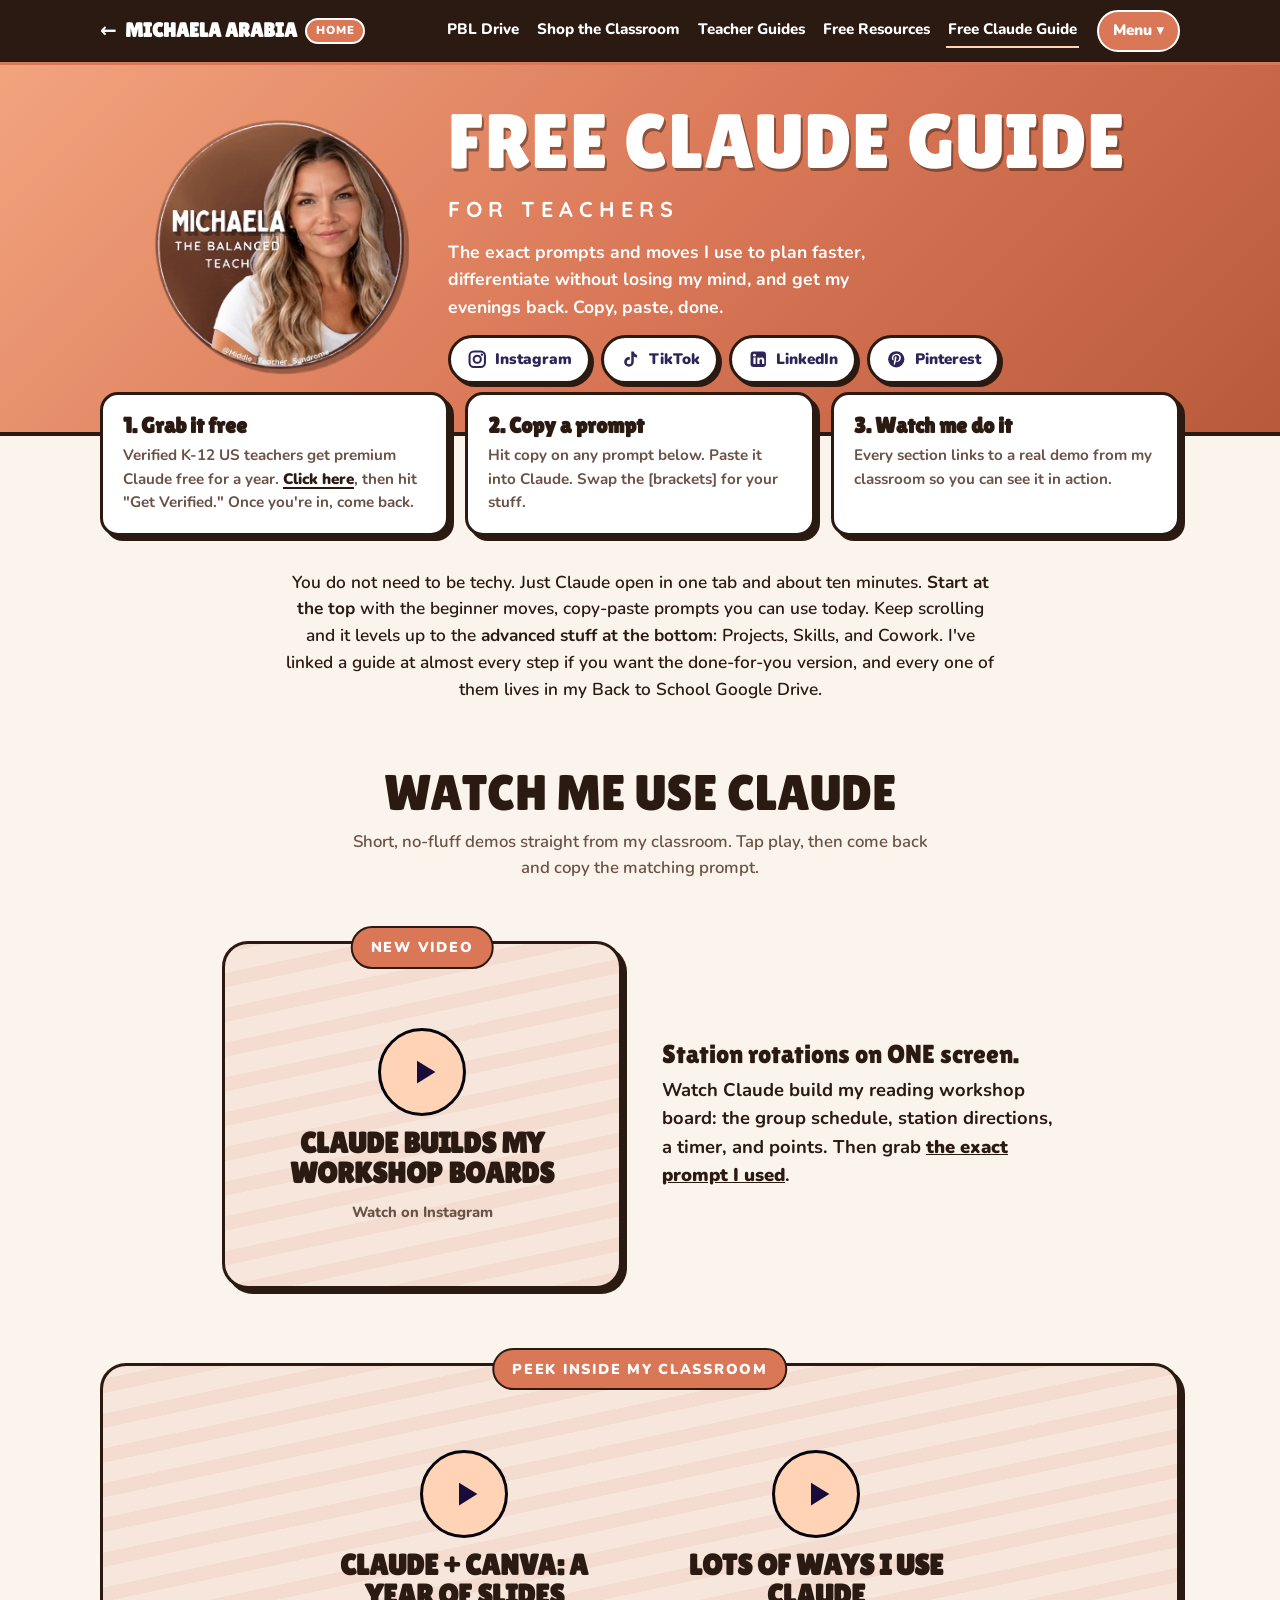
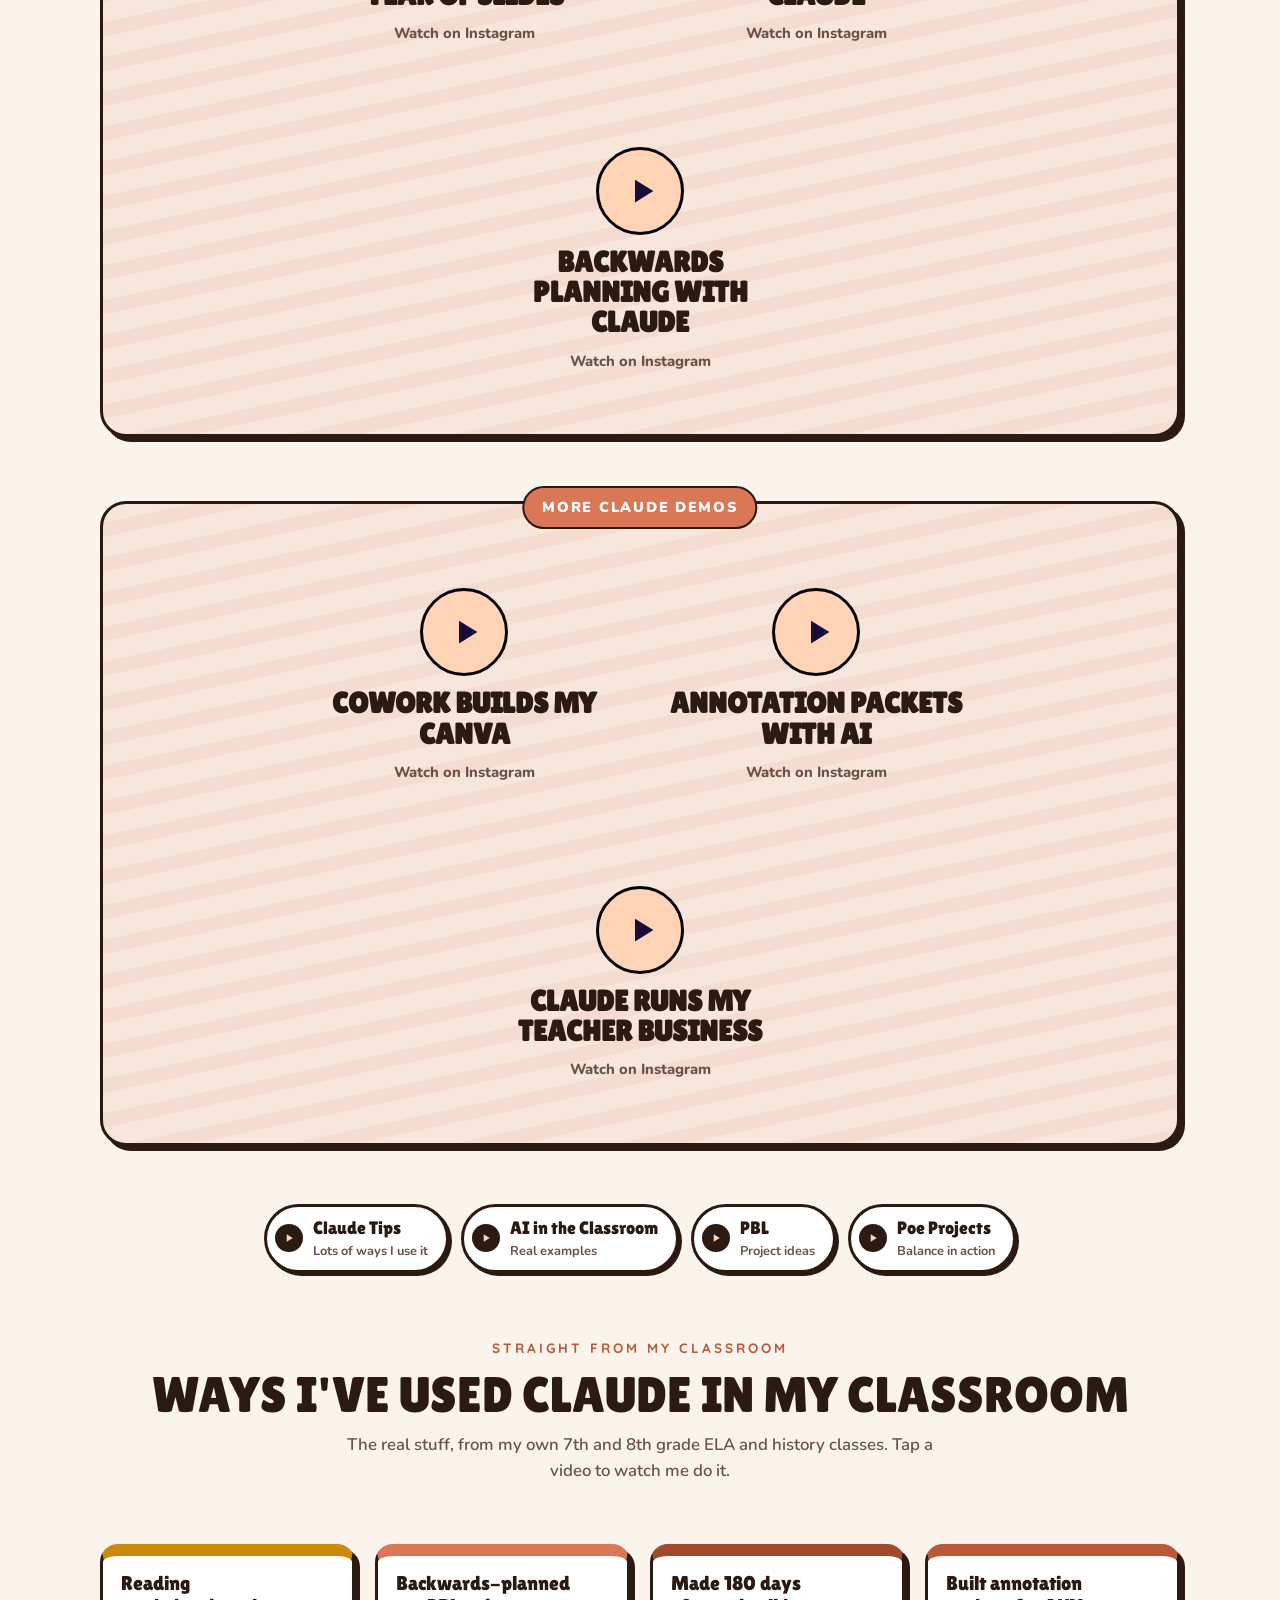
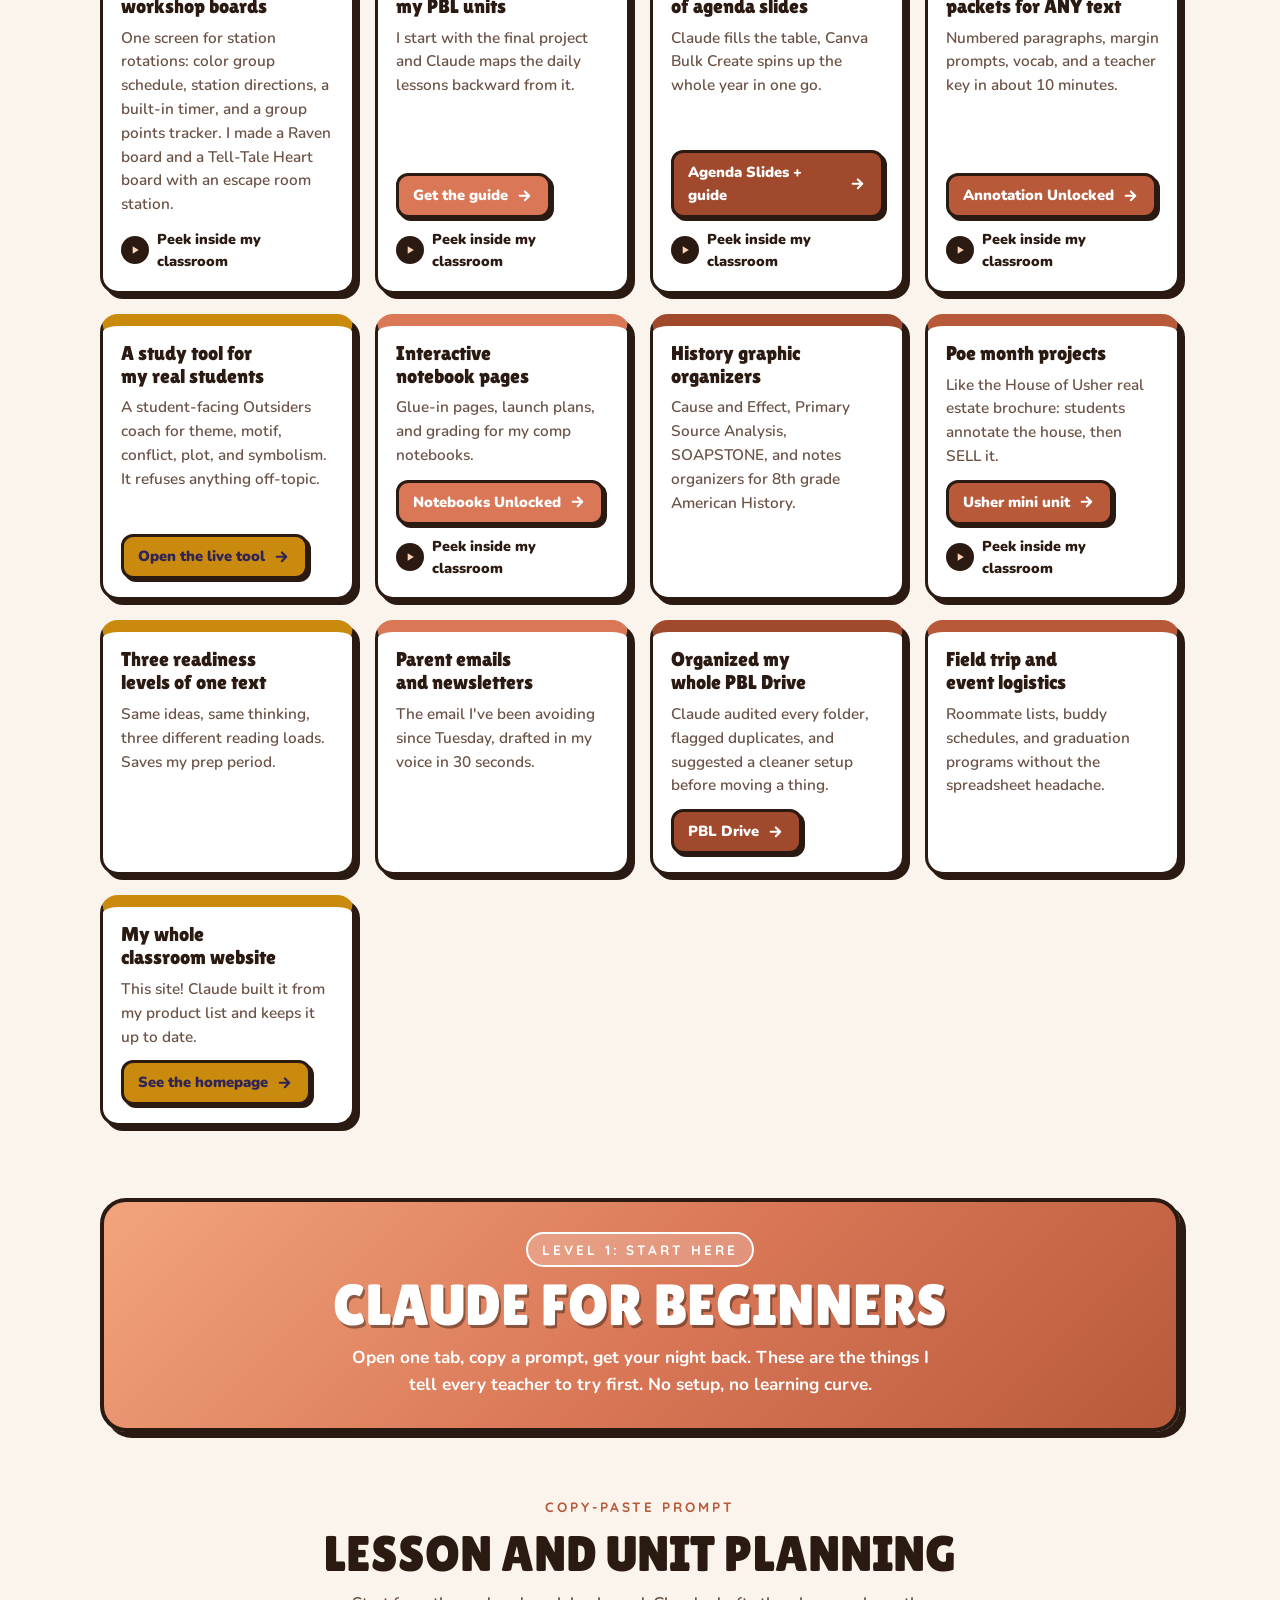
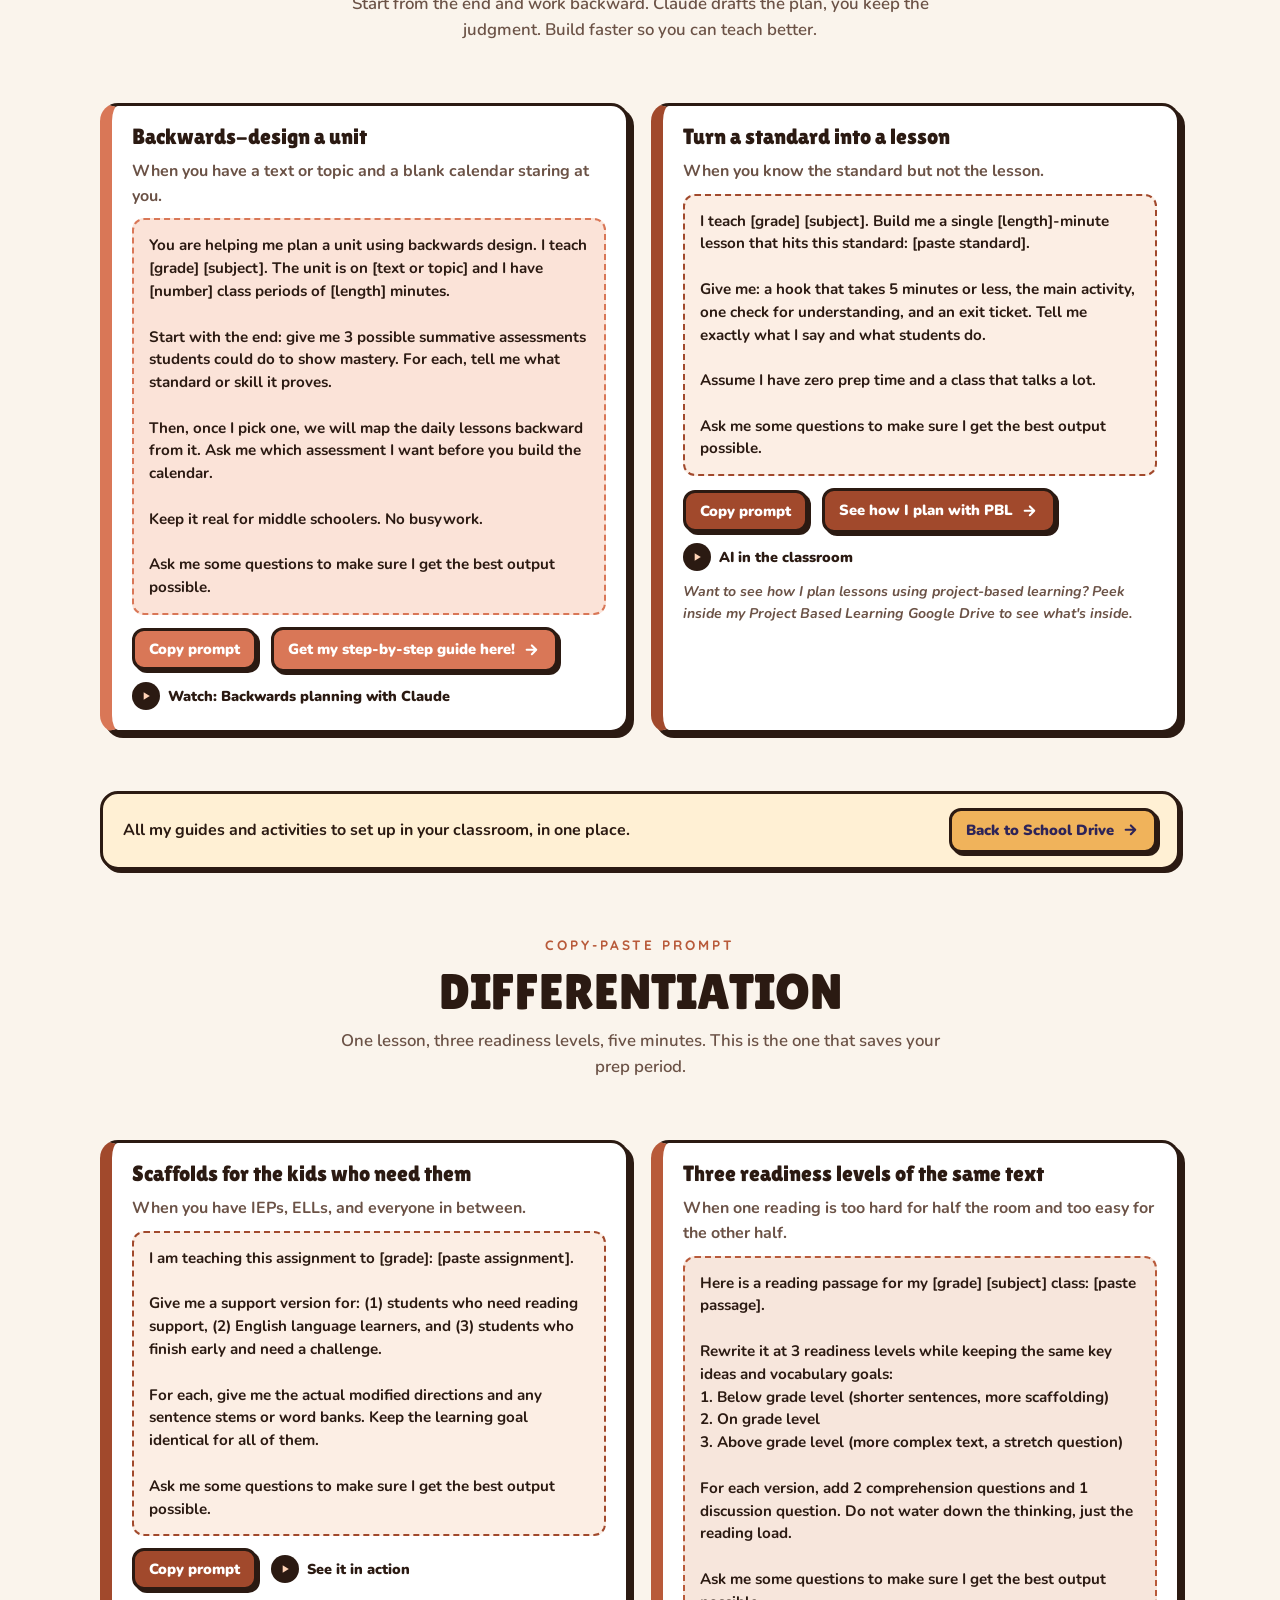
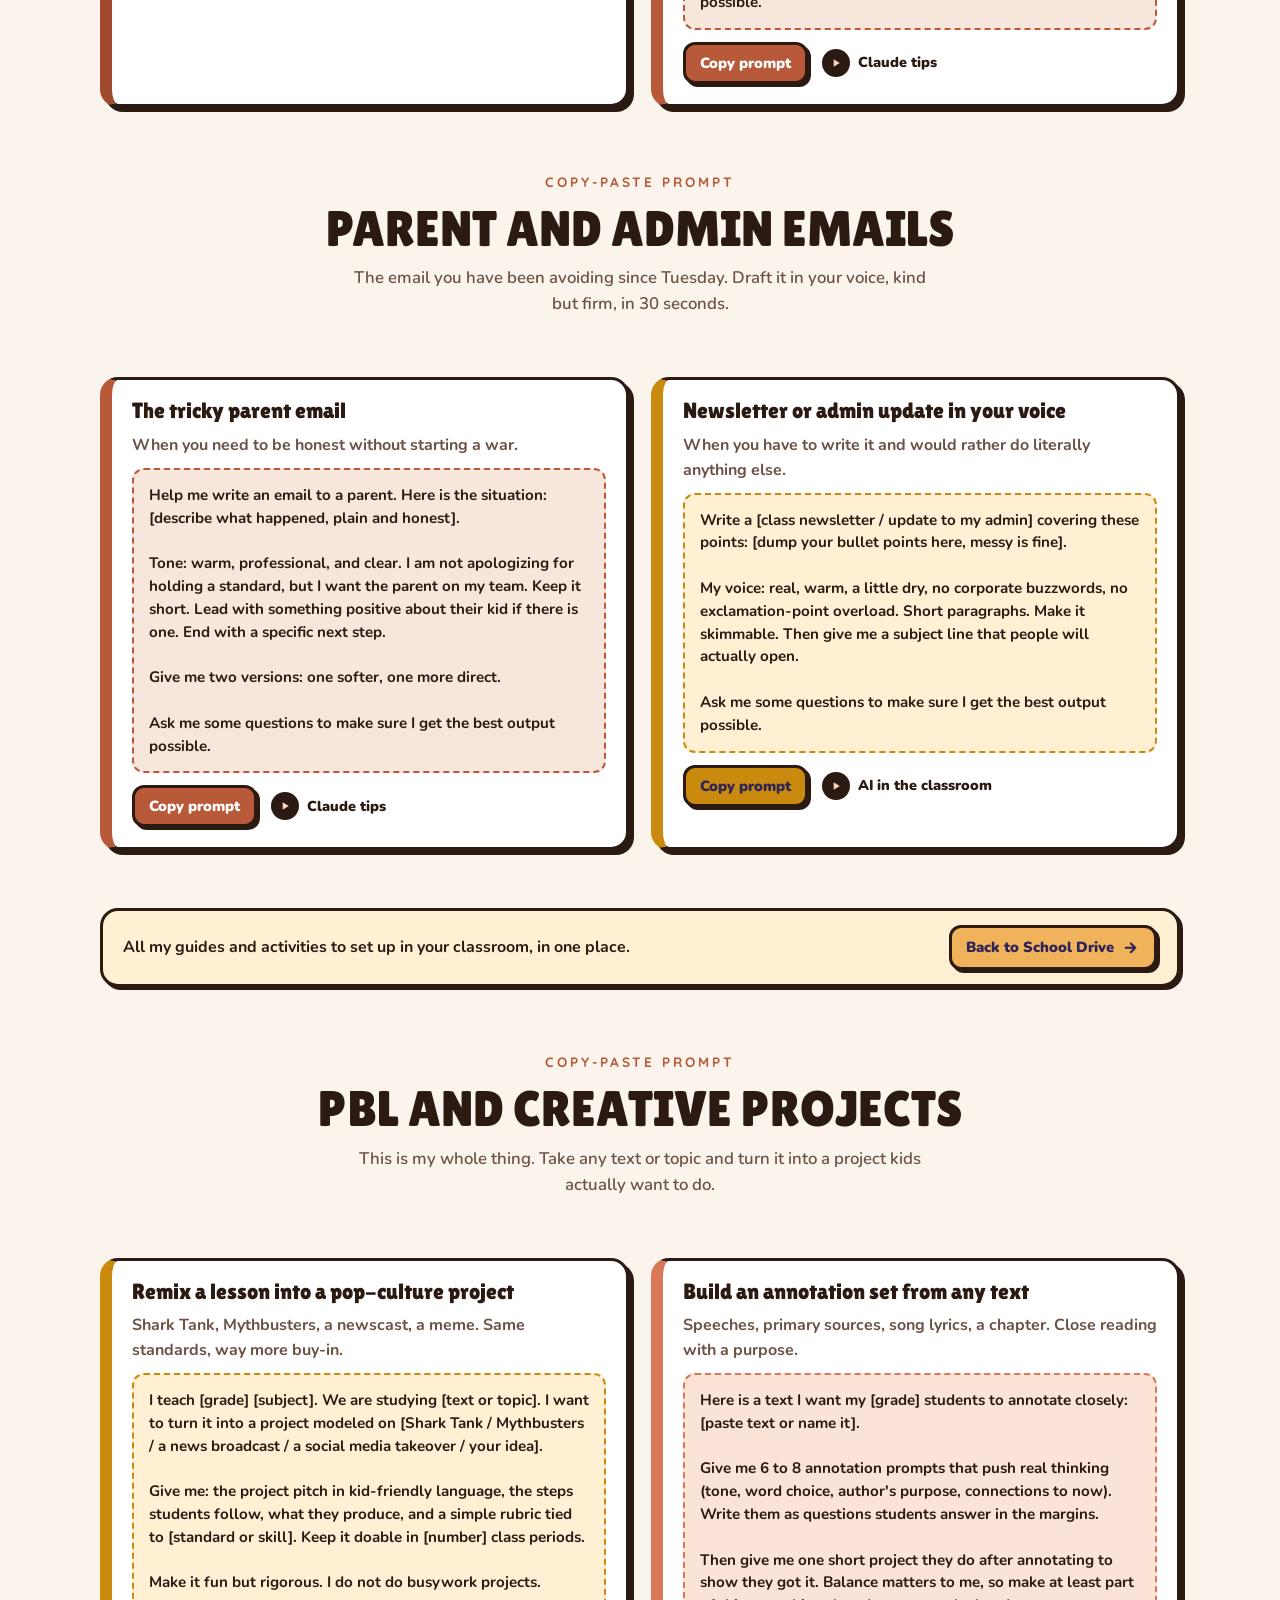
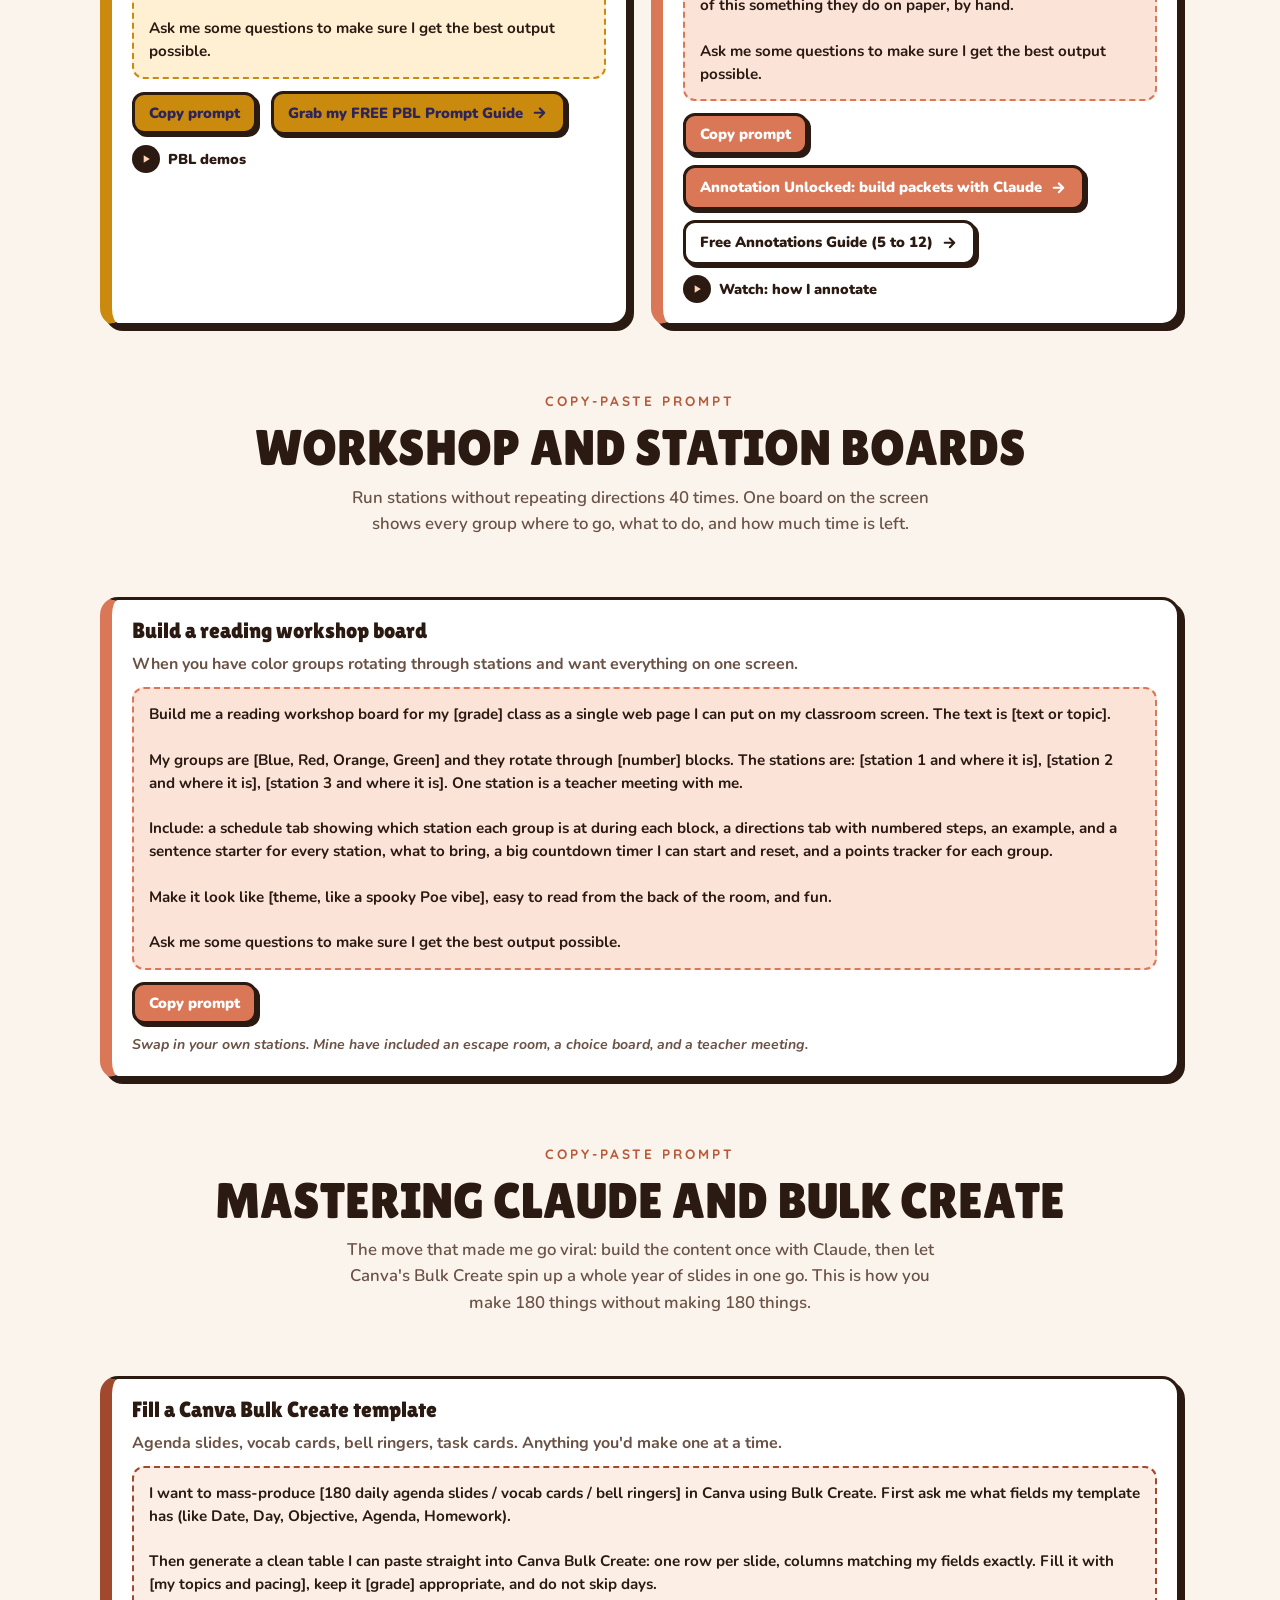
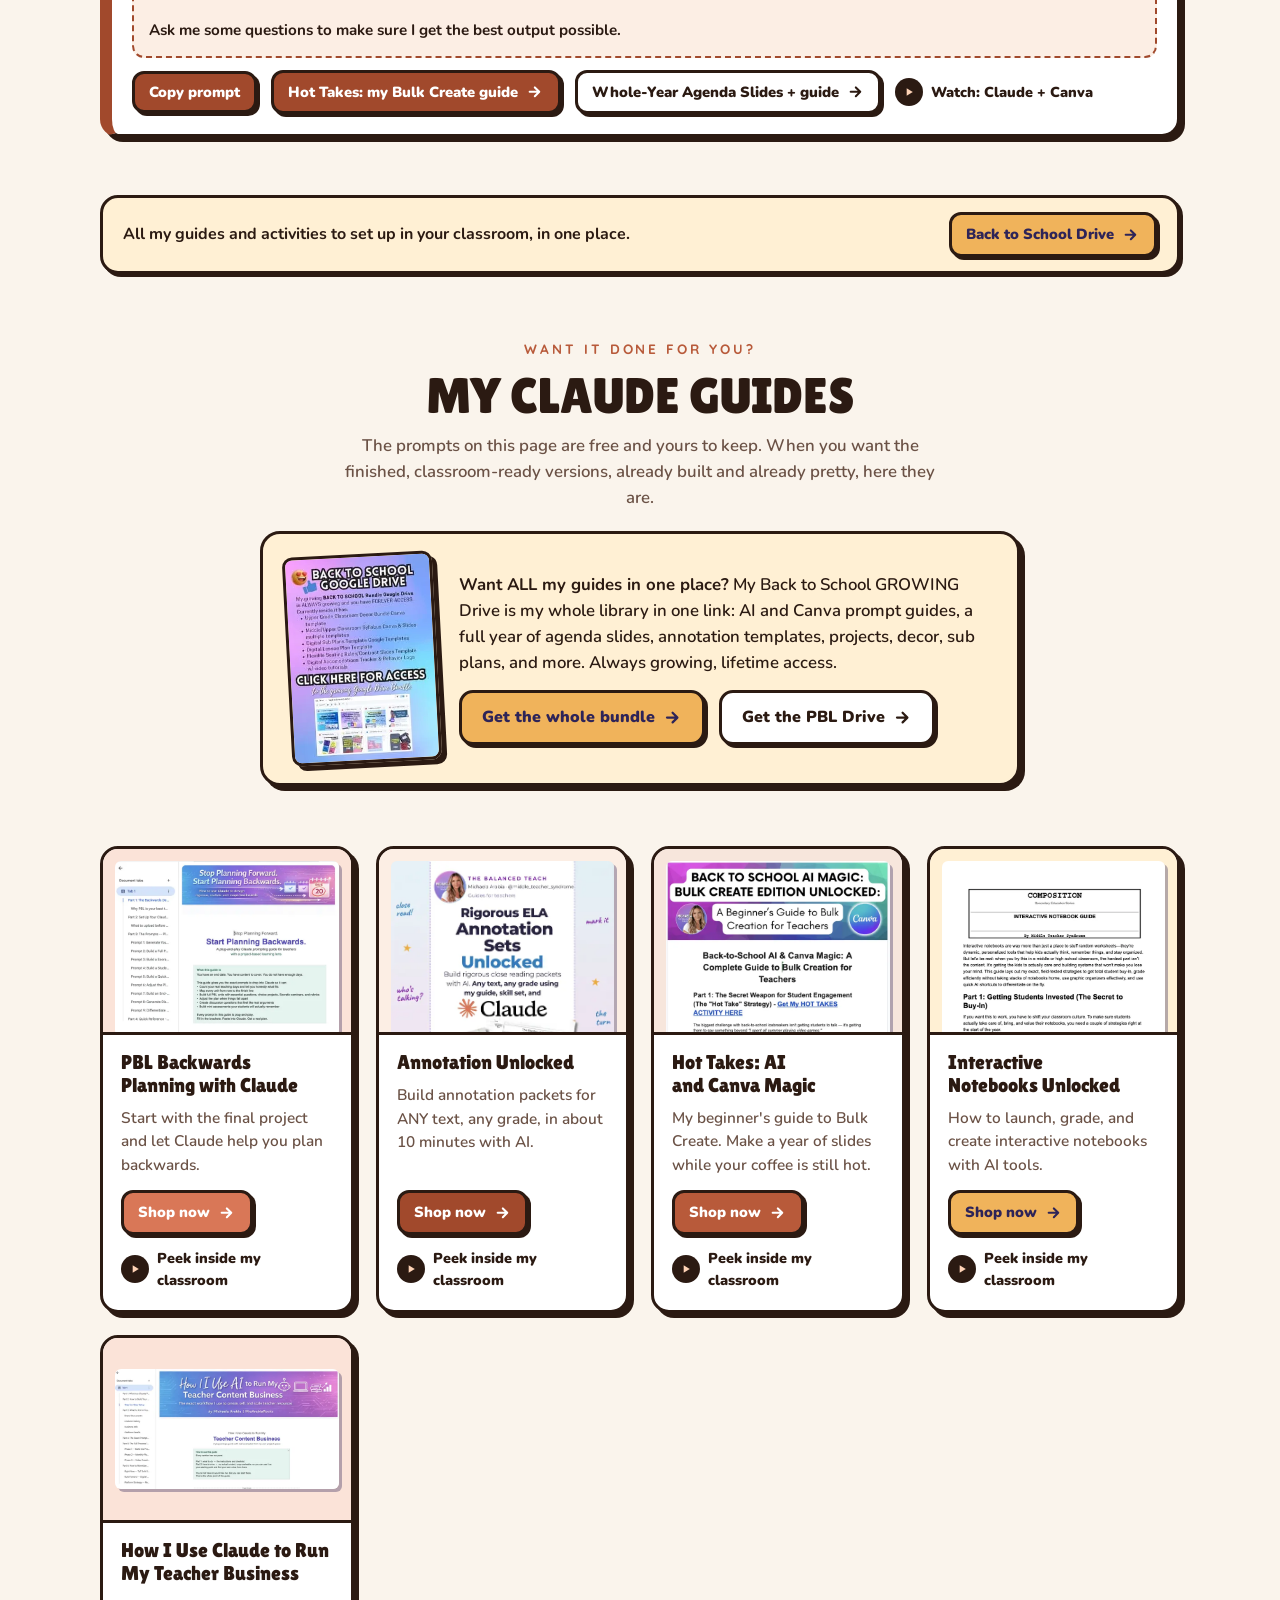
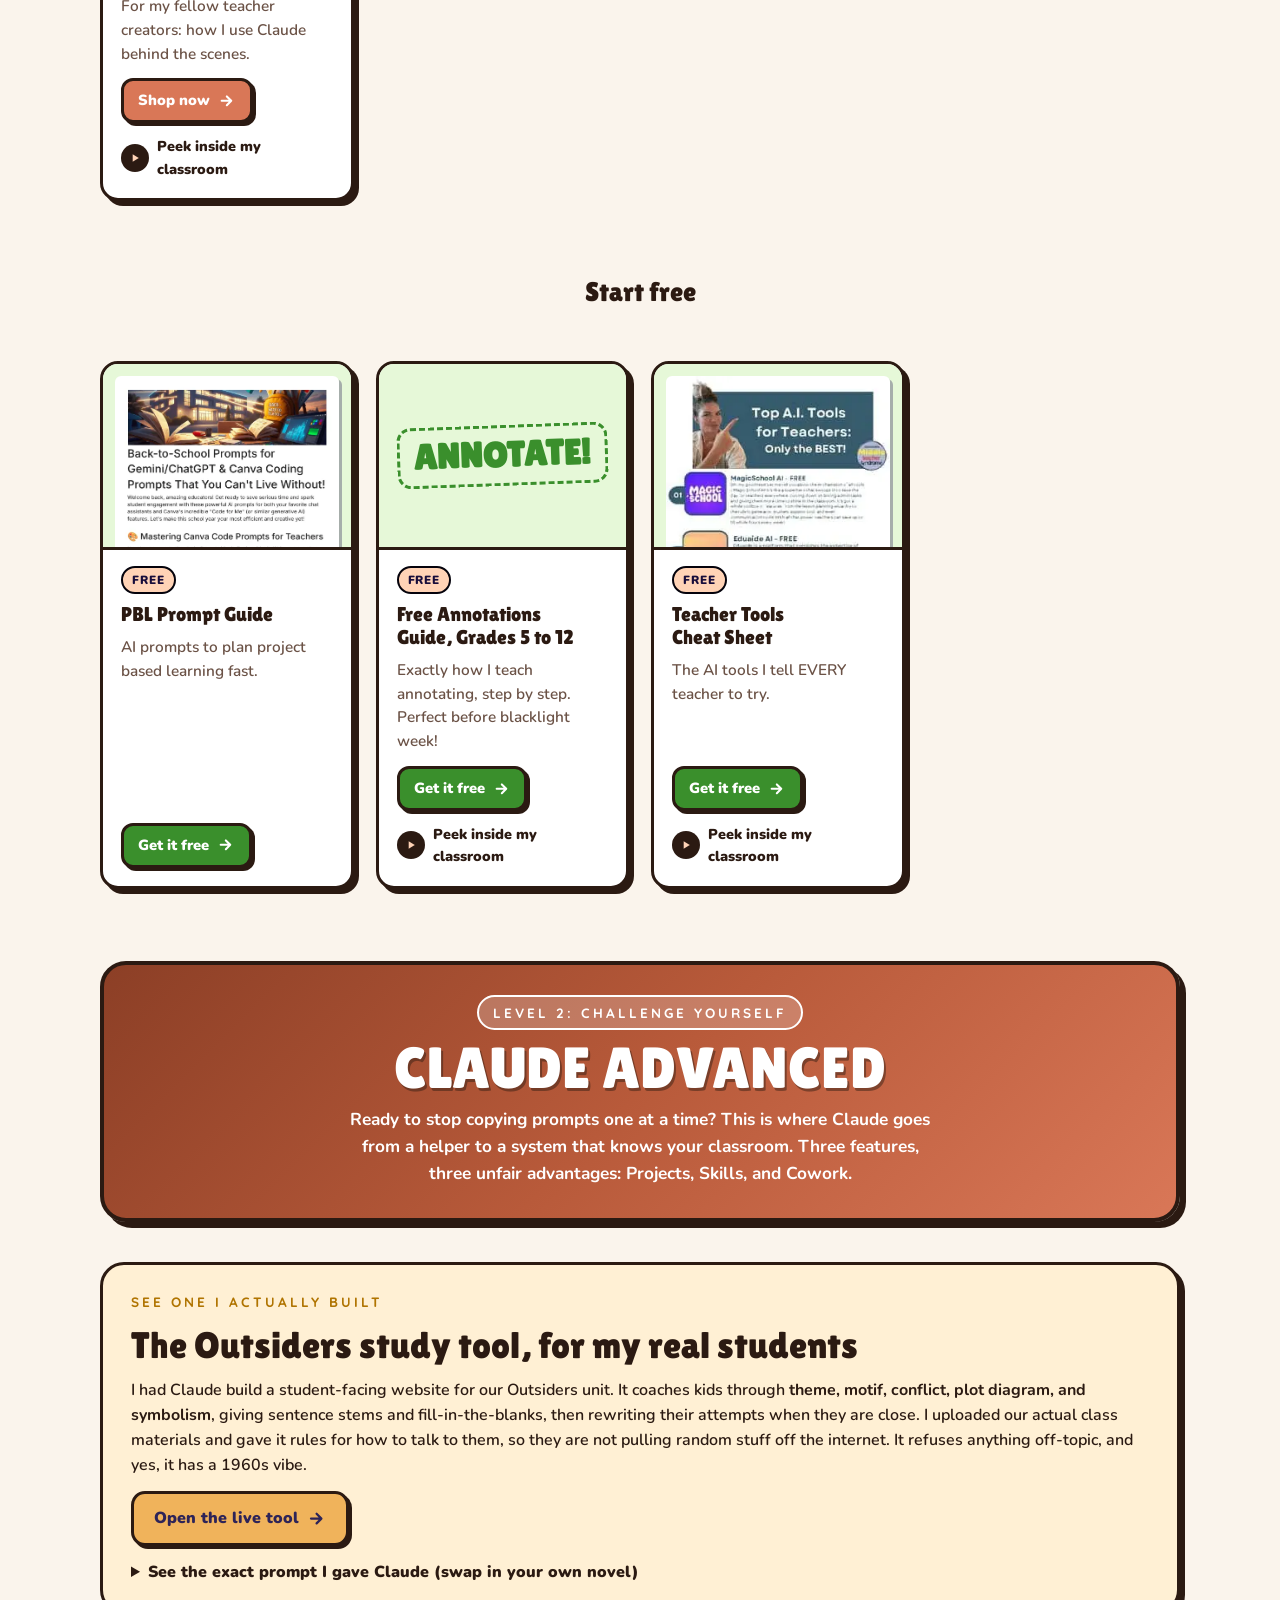
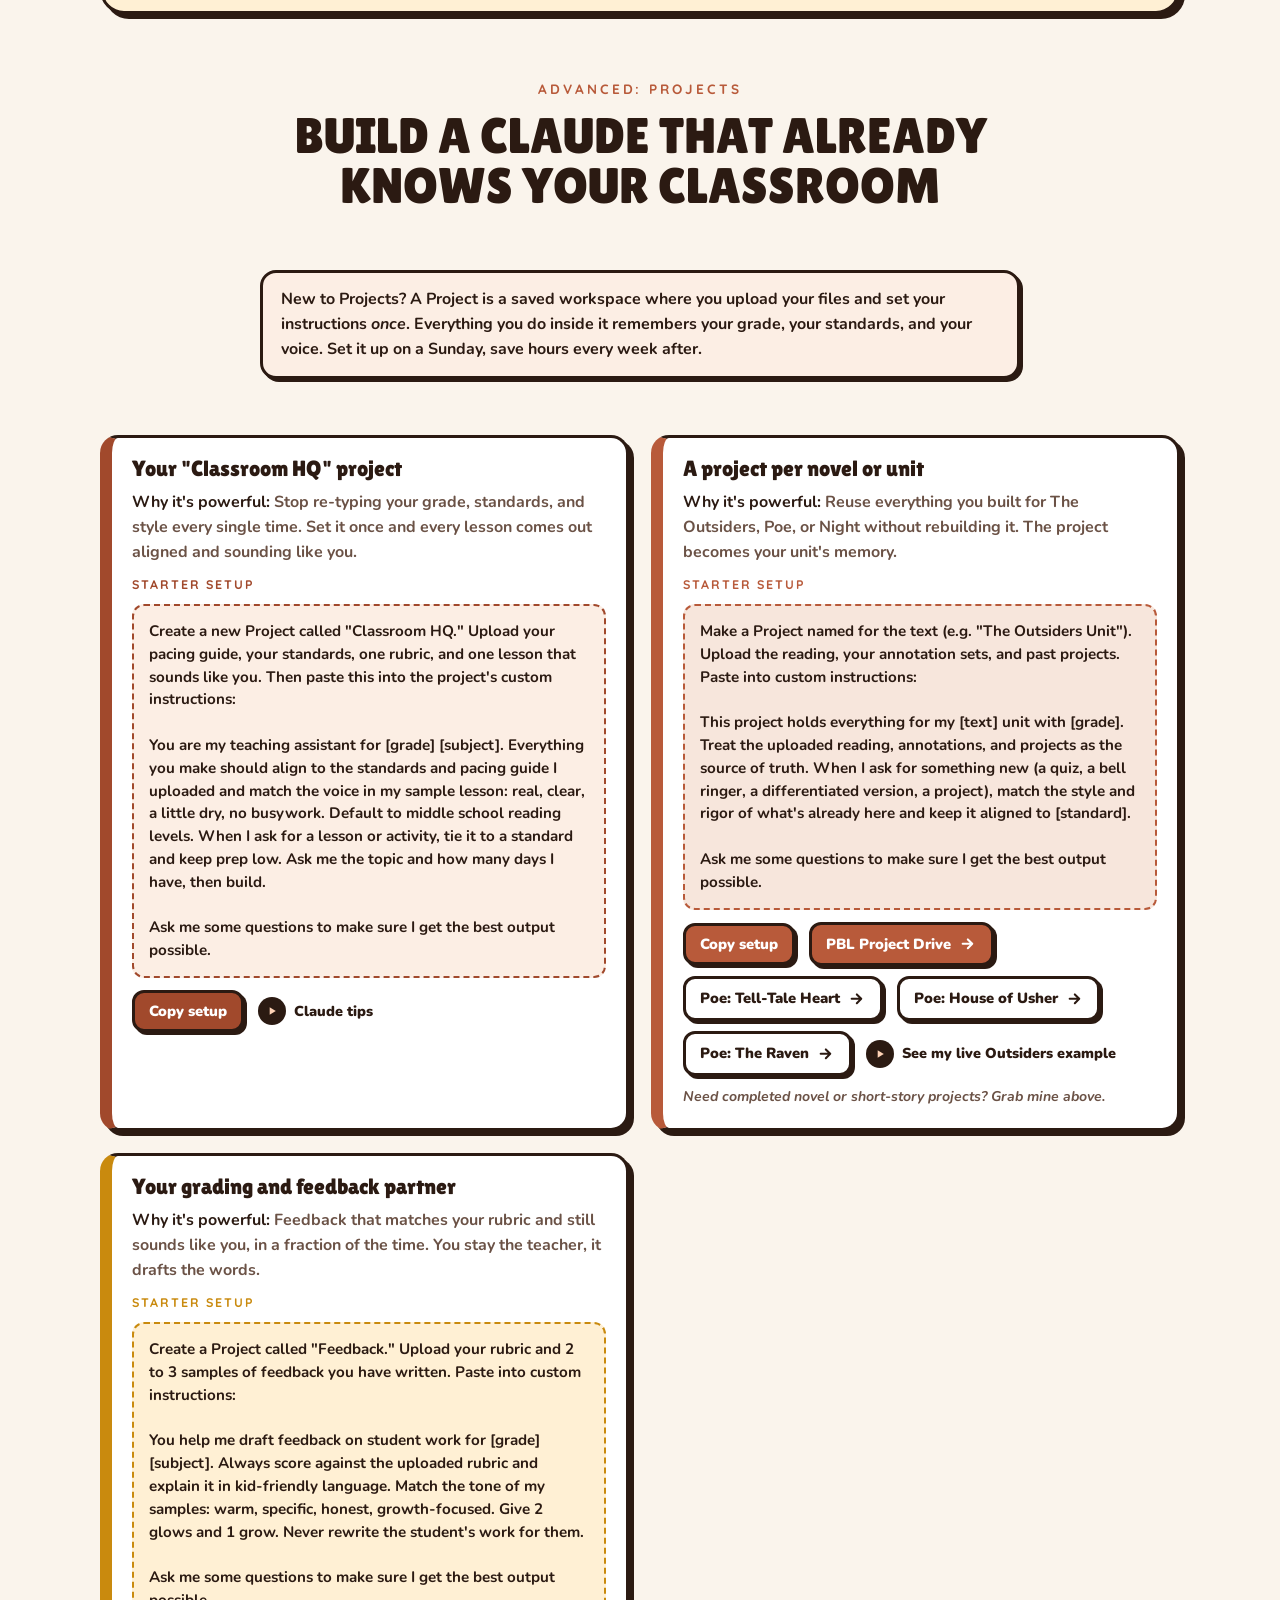
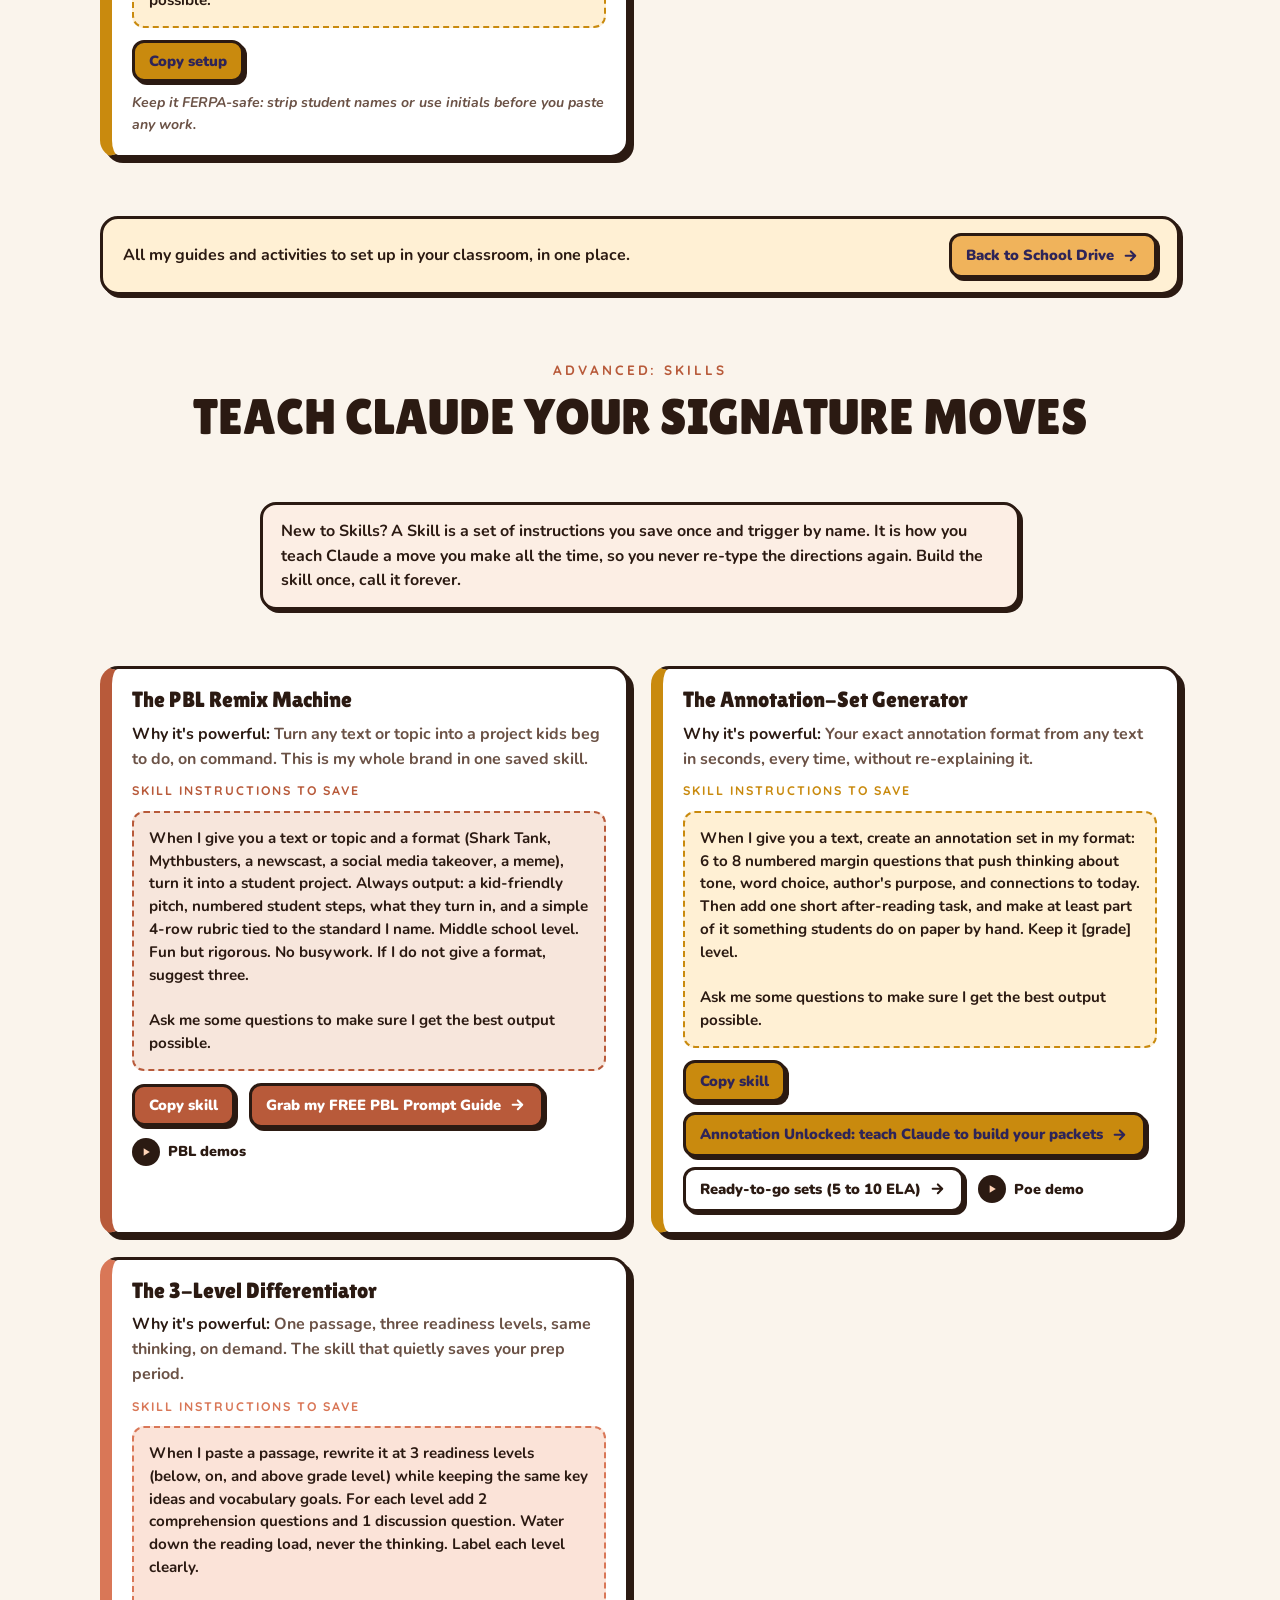
==== commit 2689d9fa: "Free Claude Guide: warm espresso version of the logo for the orange page Co-Authored-By: Claude Opus" ====
--- a/free-claude-guide/index.html
+++ b/free-claude-guide/index.html
@@ -605,6 +605,8 @@
 }
 .hero { background: linear-gradient(135deg, #F2A47D 0%, #D97757 52%, #B85A3A 100%); }
 .topnav { border-bottom-color: #D97757; }
+.hero h1, .level-banner h2 { text-shadow: 2px 3px 0 rgba(43, 26, 18, .45); }
+.logo { filter: drop-shadow(5px 5px 0 rgba(43, 26, 18, .4)); }
 .topnav-menu summary { background: #D97757; }
 .level-banner { background: linear-gradient(135deg, #F2A47D 0%, #D97757 52%, #B85A3A 100%); }
 .level-banner.adv { background: linear-gradient(135deg, #8C3F26 0%, #B85A3A 50%, #D97757 100%); }
@@ -638,7 +640,7 @@
 
 <header class="hero guide-hero" id="top">
   <div class="wrap hero-inner">
-    <img class="logo" src="../logo.webp" alt="Michaela, The Balanced Teach, @Middle_Teacher_Syndrome" width="560" height="561">
+    <img class="logo" src="../logo-orange.webp" alt="Michaela, The Balanced Teach, @Middle_Teacher_Syndrome" width="560" height="561">
     <div class="hero-copy">
       <h1><span>Free Claude</span> <span>Guide</span></h1>
       <p class="tagline">For Teachers</p>
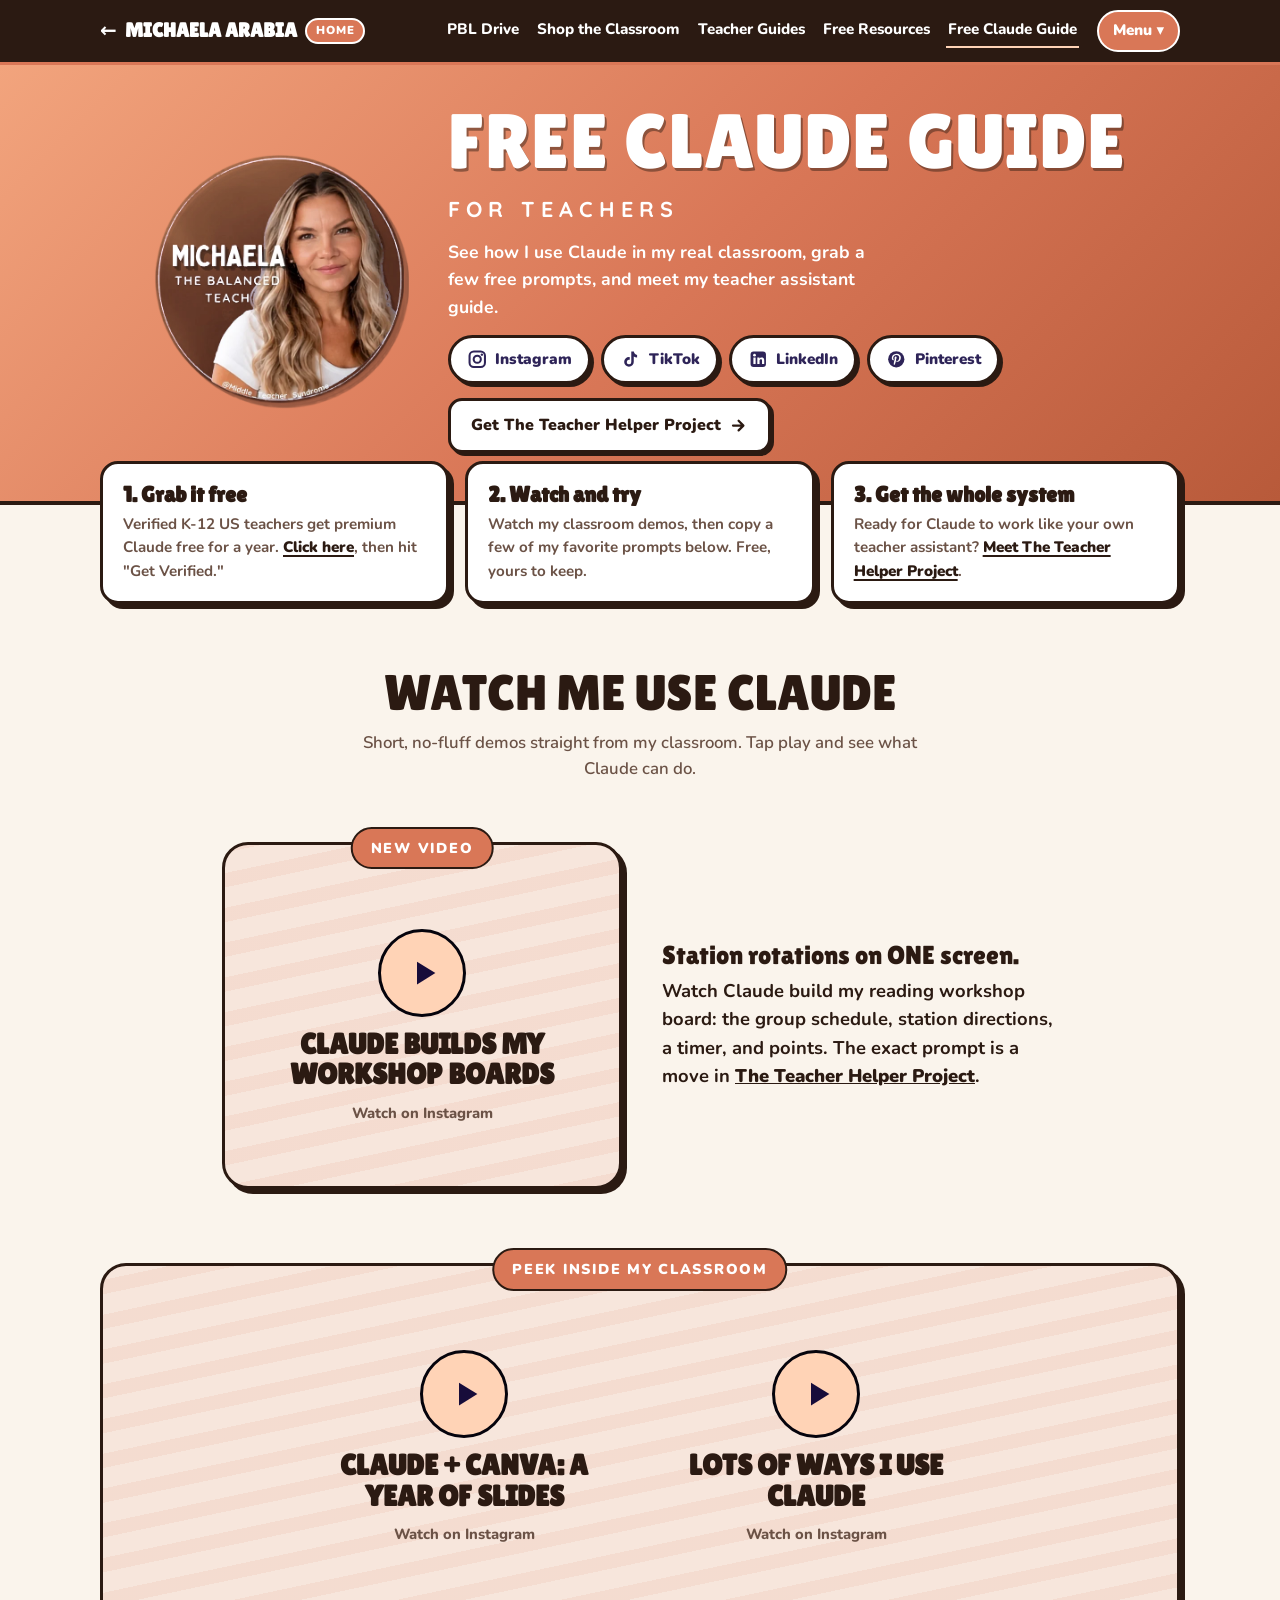
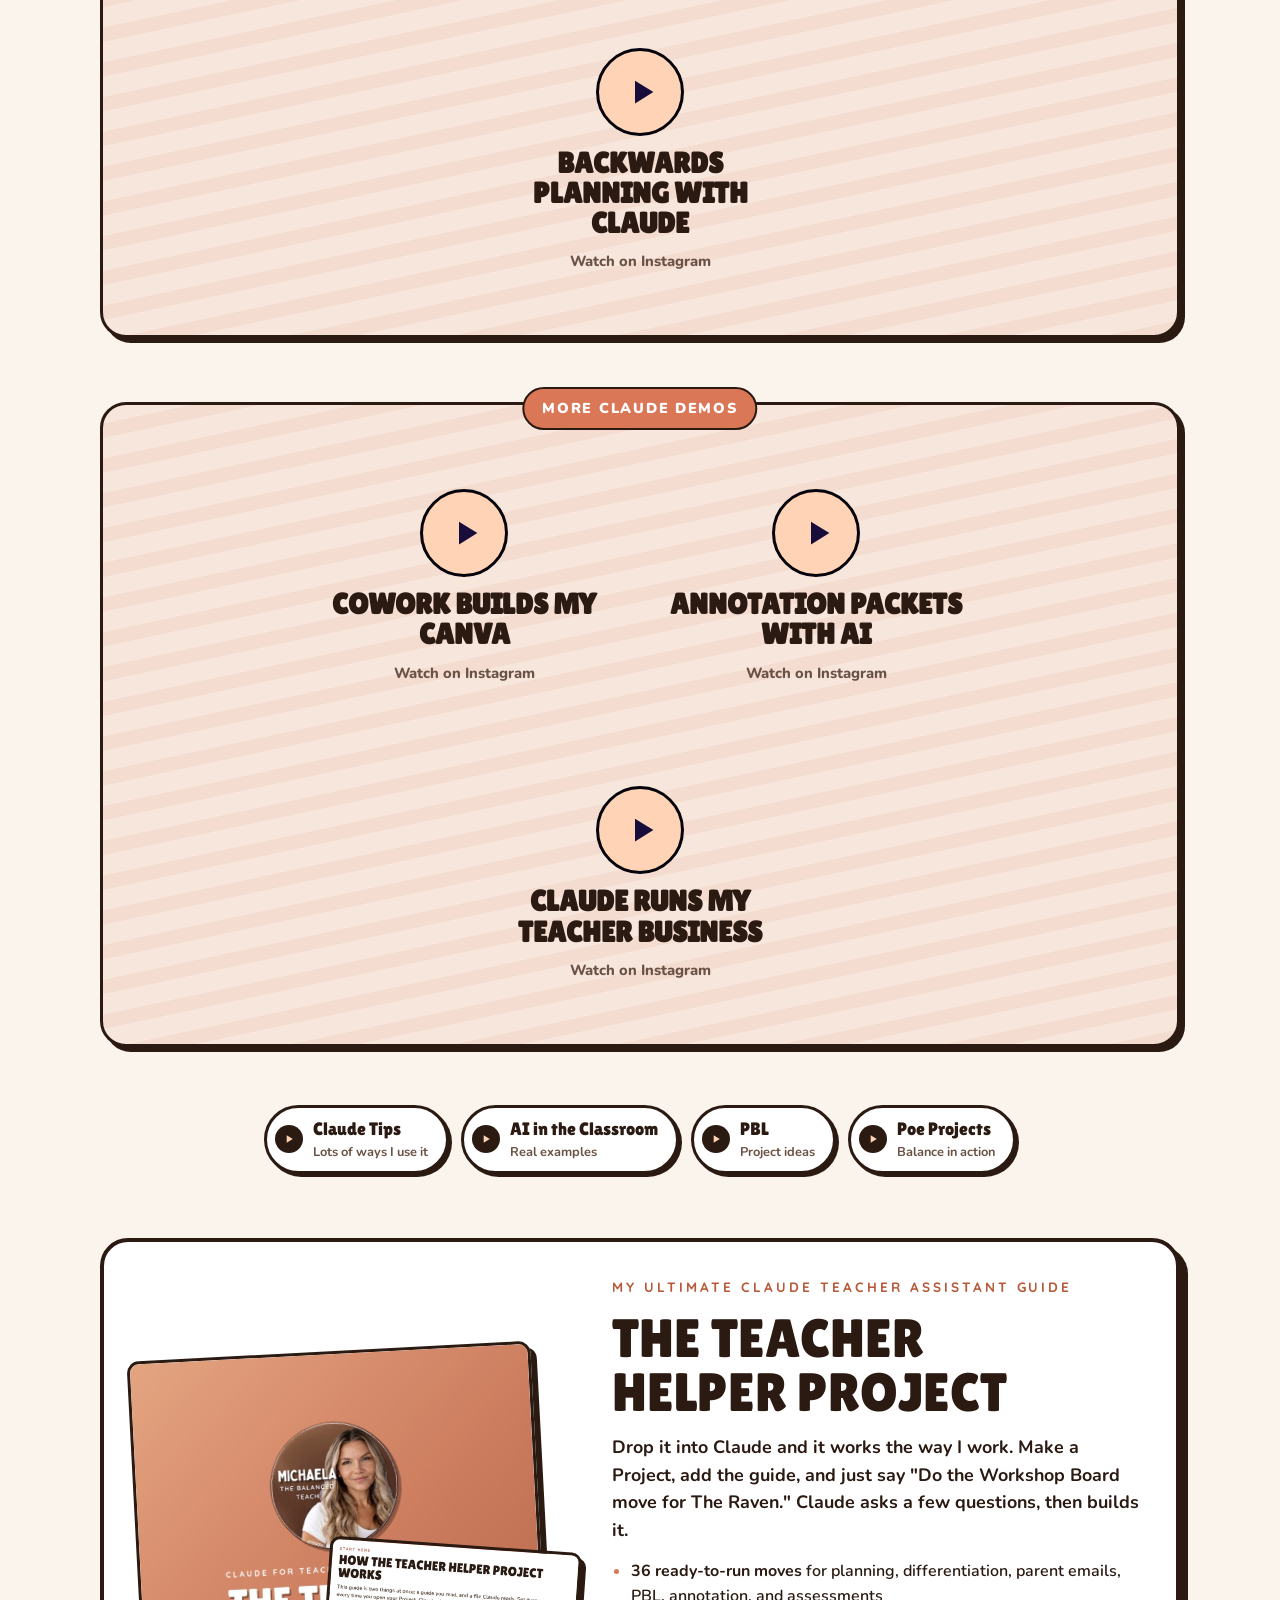
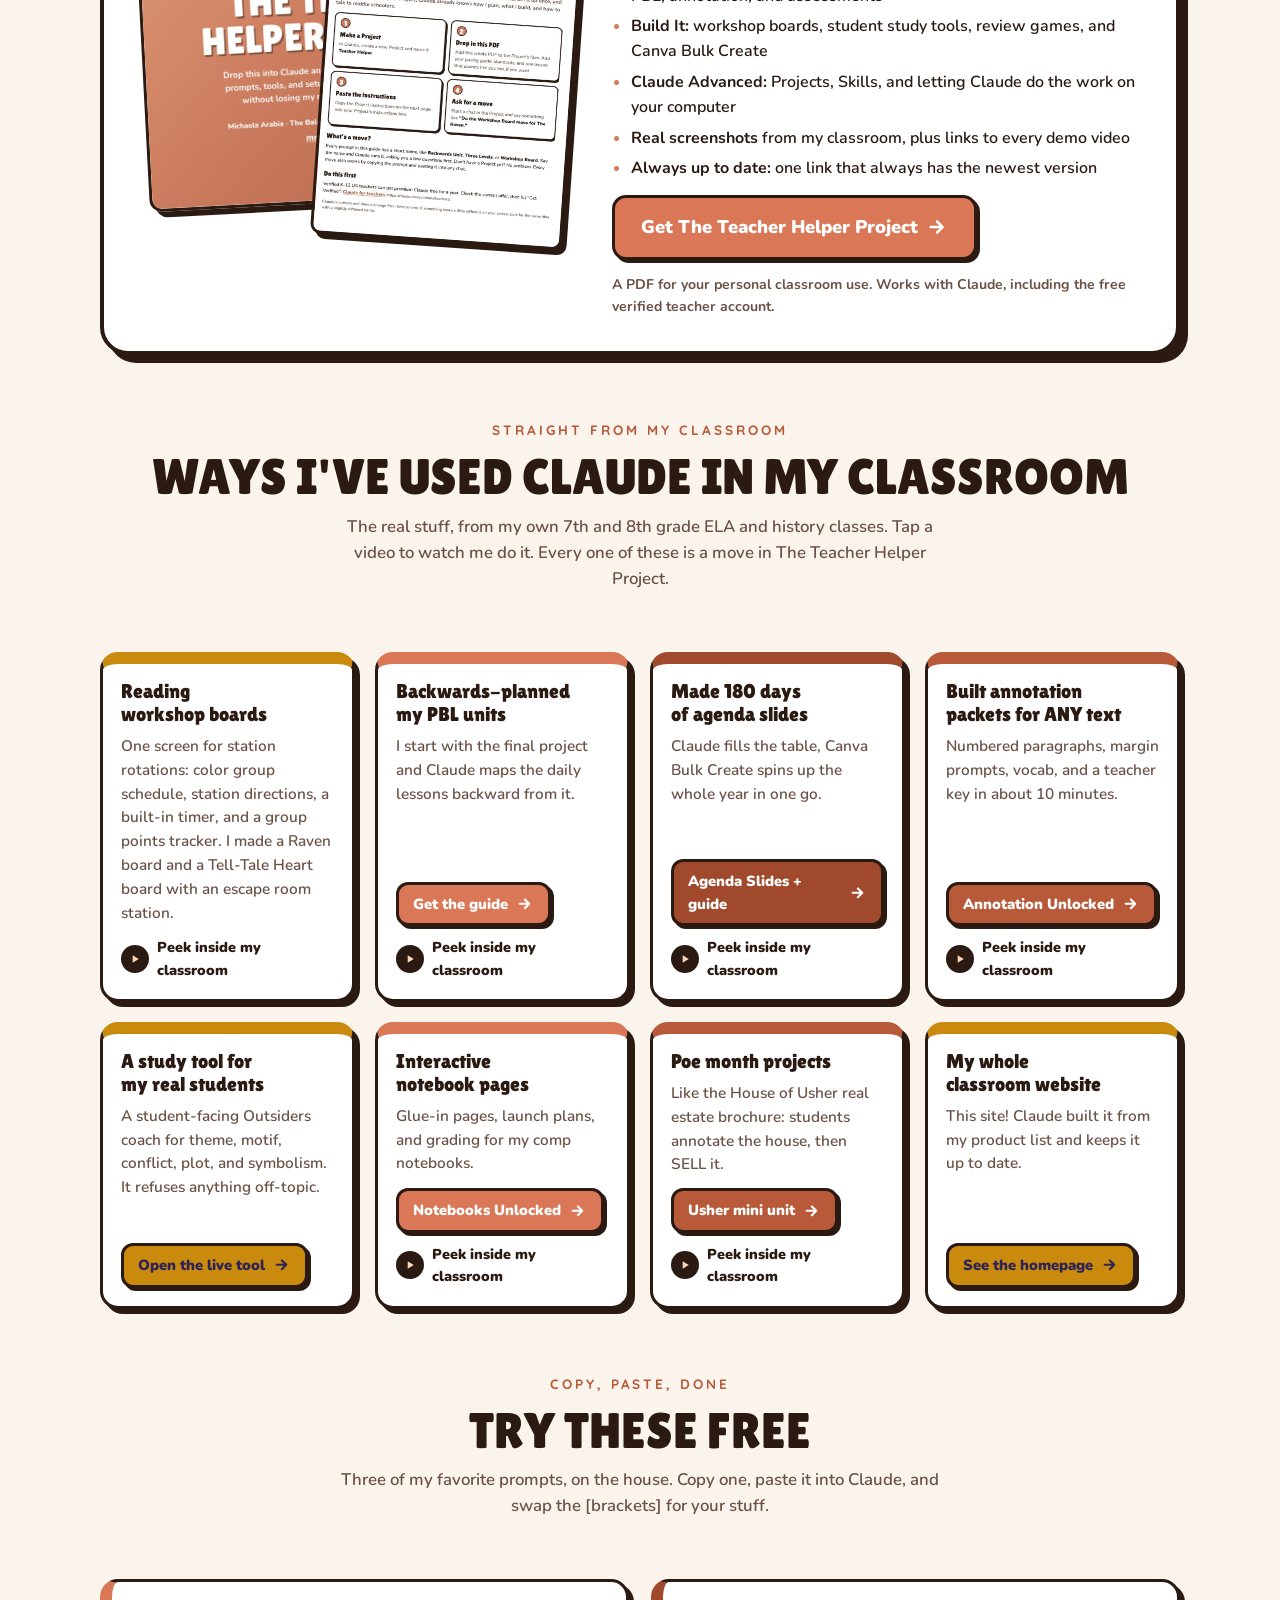
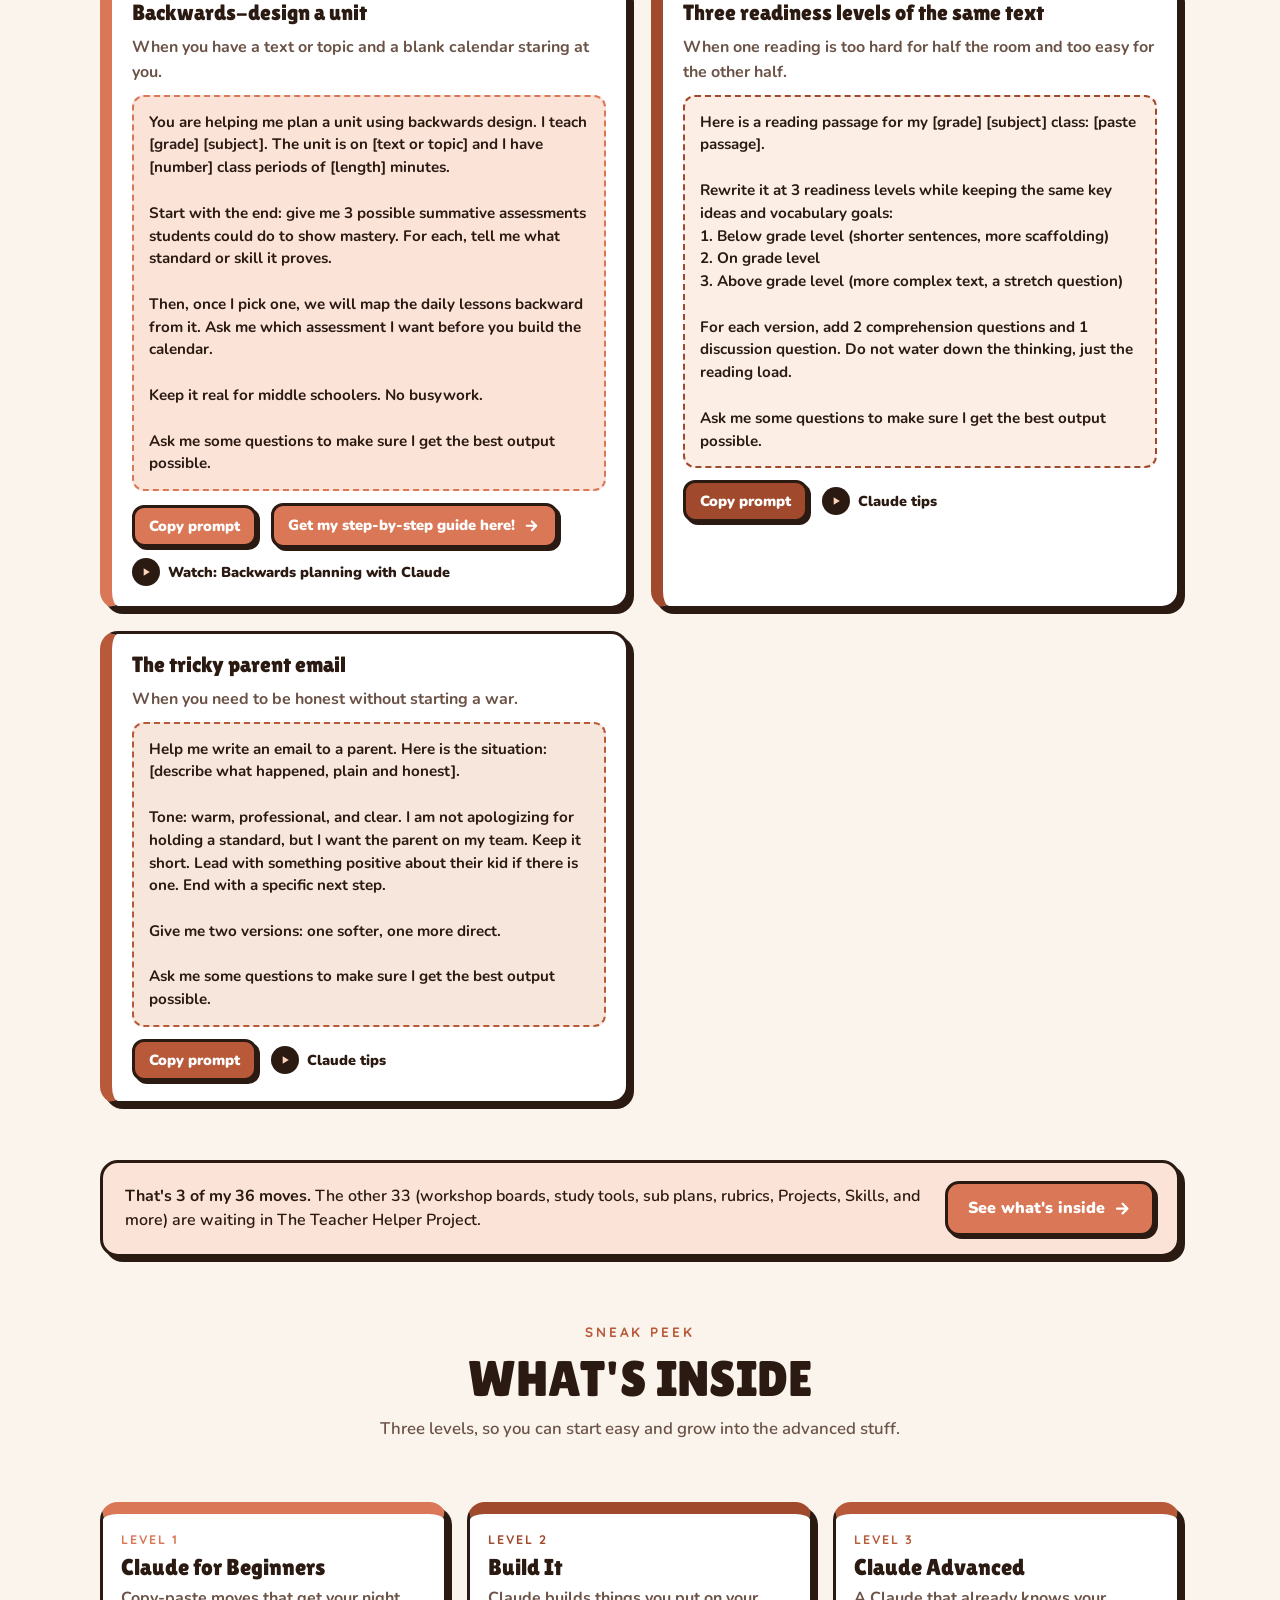
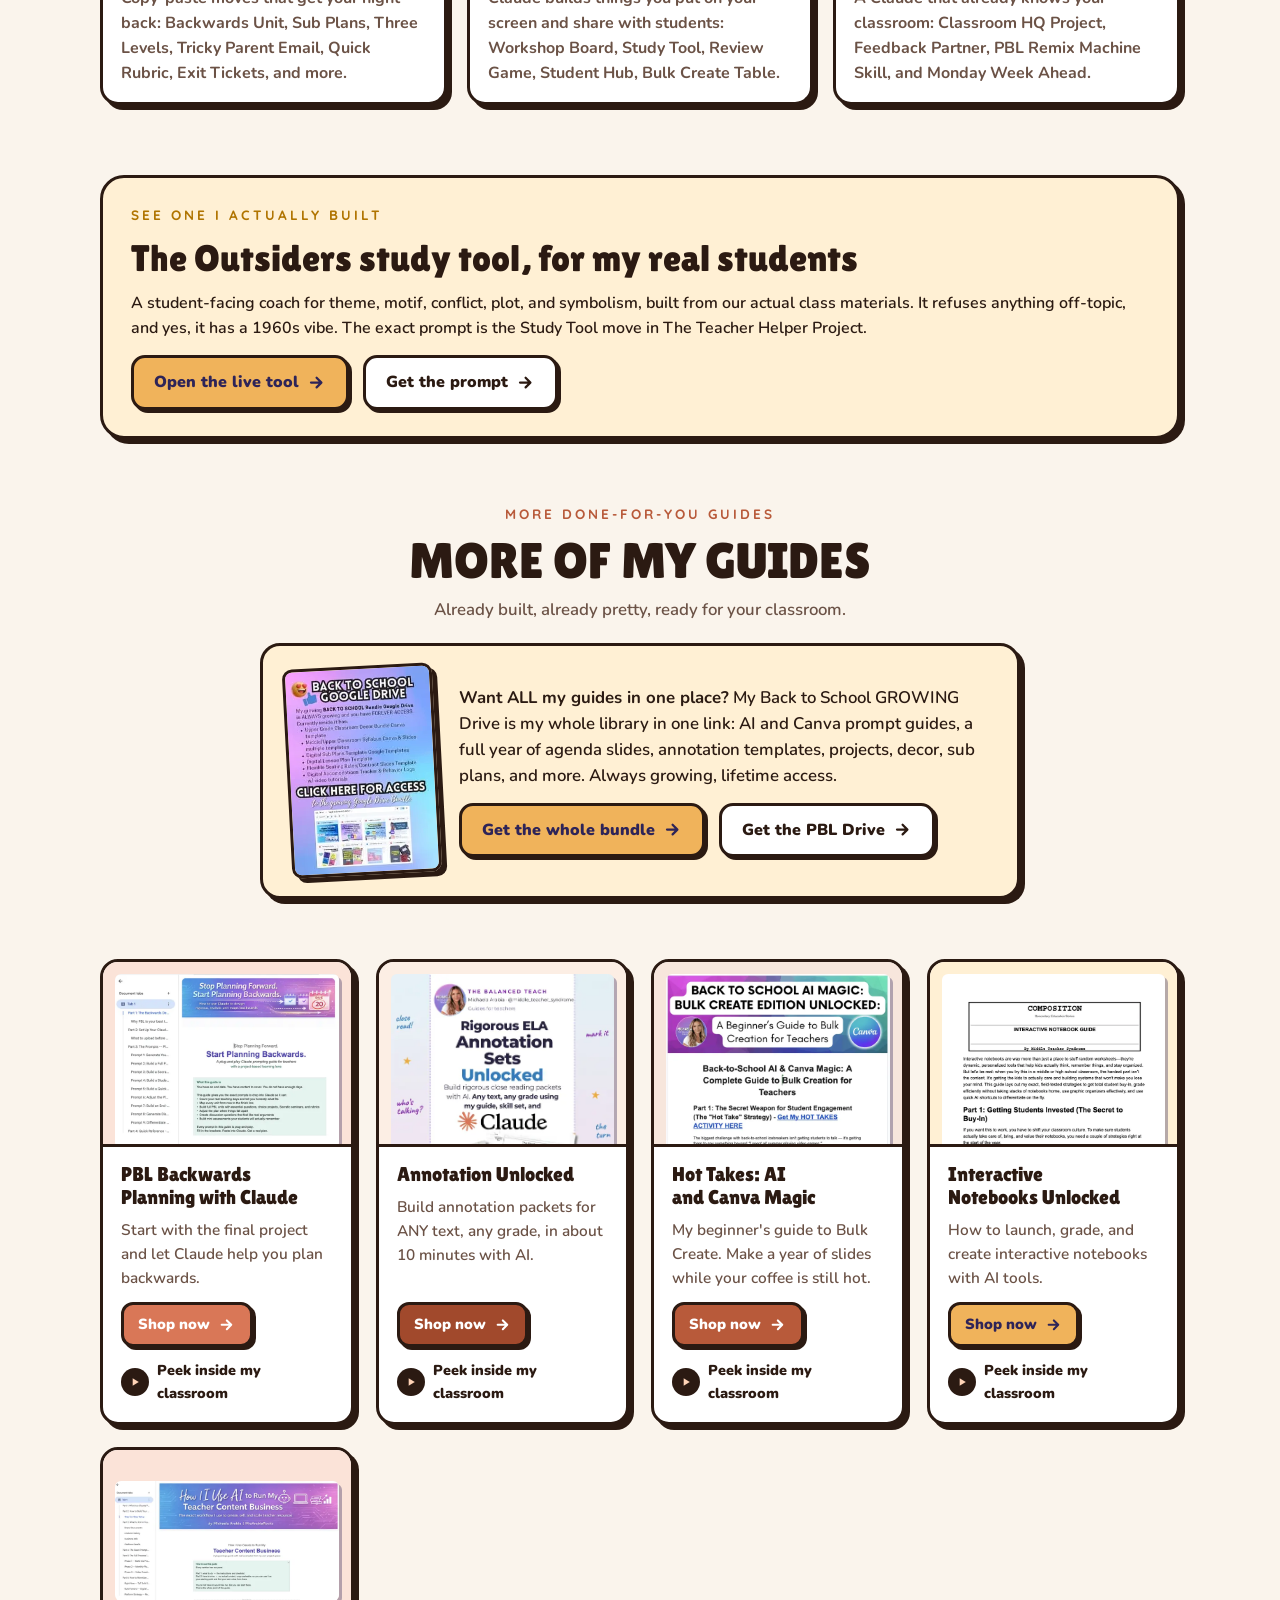
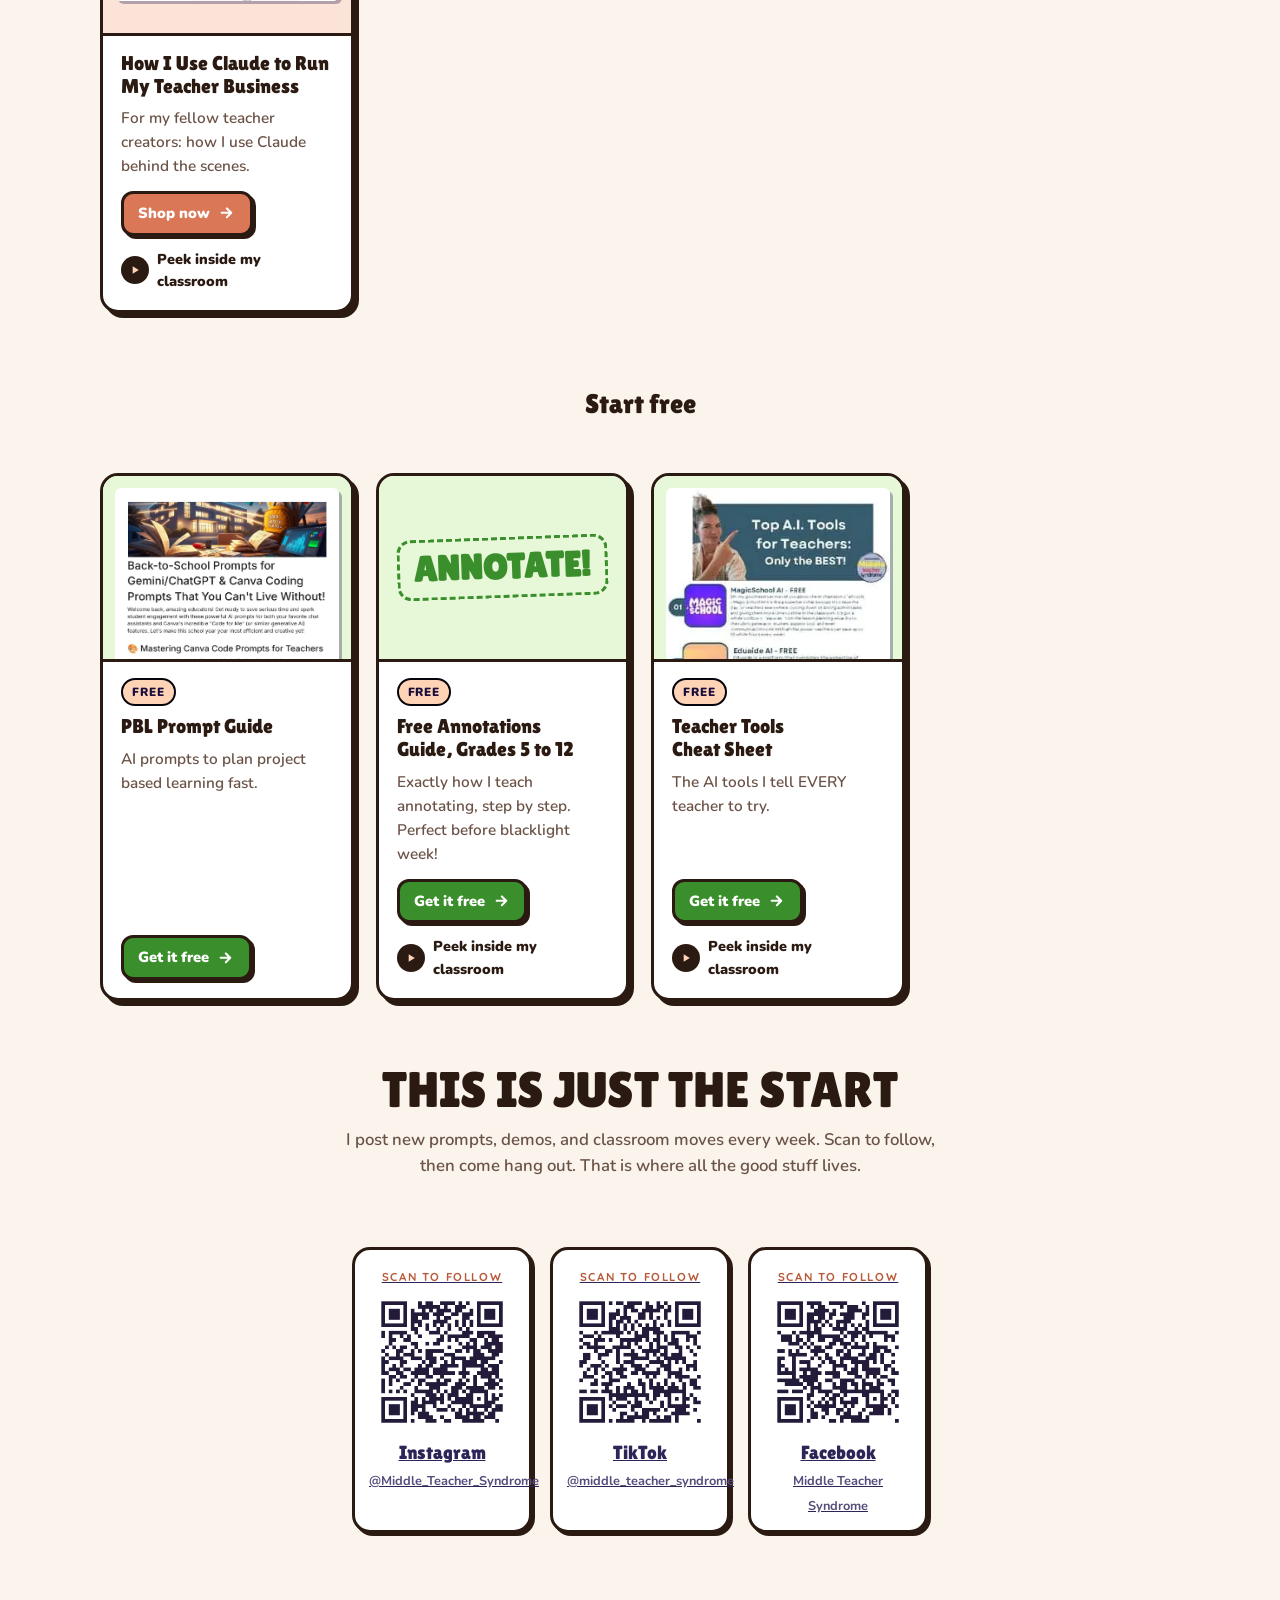
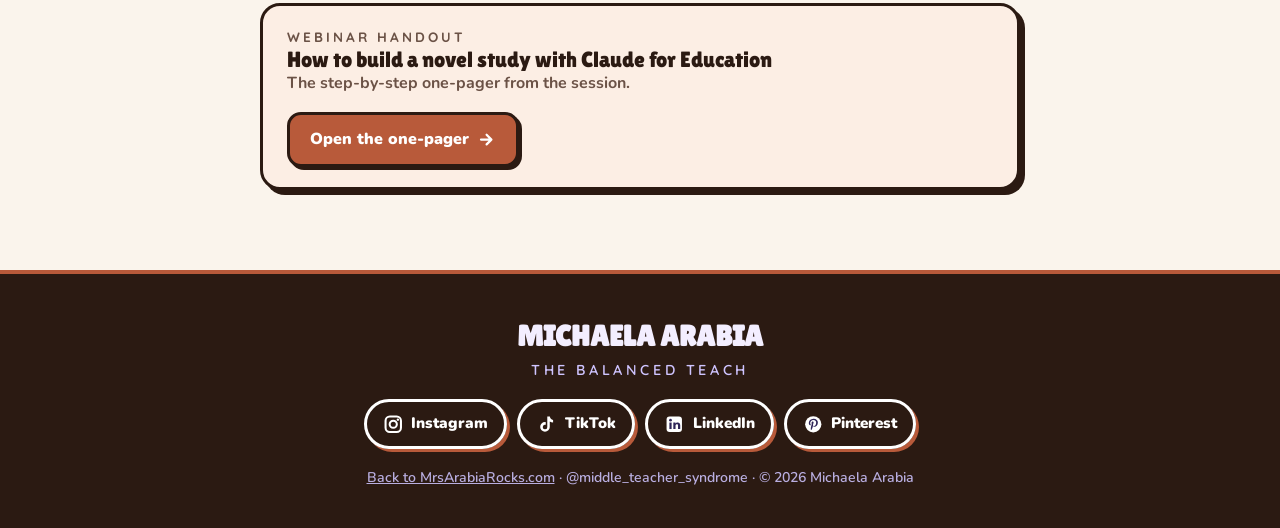
==== commit 5a04de7f: "Free Claude Guide: trim to videos and teasers, feature The Teacher Helper Project (placeholder link)" ====
--- a/free-claude-guide/index.html
+++ b/free-claude-guide/index.html
@@ -4,7 +4,7 @@
 <meta charset="utf-8">
 <meta name="viewport" content="width=device-width, initial-scale=1, viewport-fit=cover">
 <title>Free Claude Guide for Teachers | Michaela Arabia: The Balanced Teach</title>
-<meta name="description" content="My free Claude guide for teachers: the exact prompts and moves I use to plan faster, differentiate, and get my evenings back. Copy, paste, done.">
+<meta name="description" content="How I use Claude in my middle school classroom: demo videos, free prompts, and The Teacher Helper Project, my Claude teacher assistant guide.">
 <link rel="canonical" href="https://mrsarabiarocks.com/free-claude-guide/">
 <meta property="og:title" content="Free Claude Guide for Teachers">
 <meta property="og:description" content="The exact Claude prompts and moves I use in my middle school classroom. Copy, paste, done.">
@@ -624,6 +624,30 @@
 .home-link:hover .home-tag { background: #FFFFFF; color: #2B1A12; }
 @media (max-width: 420px) { .home-link { font-size: 1.02rem; gap: 6px; } .topnav-inner { gap: 10px; } }
 
+/* ---------- Teacher Helper Project ---------- */
+.hero-helper { width: fit-content; background: #FFFFFF !important; color: #2B1A12 !important; }
+@media (max-width: 860px) { .hero-helper { justify-self: center; } }
+.helper { display: grid; grid-template-columns: minmax(0, 0.9fr) minmax(0, 1.1fr); gap: 40px; align-items: center; background: var(--card); border: 4px solid var(--ink); border-radius: 28px; box-shadow: 8px 8px 0 var(--ink); padding: 34px; }
+.helper-covers { position: relative; padding: 0 30px 40px 0; }
+.helper-cover { display: block; width: 100%; height: auto; border: 3px solid var(--ink); border-radius: 12px; box-shadow: 6px 6px 0 var(--ink); transform: rotate(-3deg); position: relative; z-index: 2; }
+.helper-page { position: absolute; right: 0; bottom: 0; width: 58%; height: auto; border: 3px solid var(--ink); border-radius: 10px; box-shadow: 5px 5px 0 var(--ink); transform: rotate(4deg); z-index: 3; background: #FFF; }
+.helper-copy { display: grid; gap: 14px; }
+.helper-title { font-family: var(--f-display); font-weight: 400; text-transform: uppercase; font-size: clamp(2.2rem, 5vw, 3.4rem); line-height: 1; }
+.helper-lead { font-size: 1.12rem; font-weight: 700; }
+.helper-list { margin: 0; padding-left: 1.2em; display: grid; gap: 6px; }
+.helper-list li::marker { color: #D97757; }
+.helper-btn { background: #D97757 !important; color: #FFFFFF !important; }
+.helper-small { font-size: .88rem; color: var(--muted); font-weight: 700; }
+@media (max-width: 860px) { .helper { grid-template-columns: minmax(0, 1fr); padding: 22px; gap: 24px; } .helper-covers { max-width: 380px; margin: 0 auto; } }
+.more-strip { display: flex; flex-wrap: wrap; align-items: center; justify-content: space-between; gap: 14px; margin-top: 26px; padding: 18px 22px; background: var(--tint-pink); border: 3px solid var(--line); border-radius: 18px; box-shadow: var(--shadow); }
+.more-strip p { flex: 1; min-width: 240px; }
+.more-strip .btn { background: #D97757; color: #FFF; }
+.peek-grid { display: grid; grid-template-columns: repeat(auto-fit, minmax(min(100%, 260px), 1fr)); gap: 20px; }
+.peek-card { background: var(--card); border: 3px solid var(--line); border-top: 12px solid var(--card-accent); border-radius: 18px; box-shadow: var(--shadow); padding: 16px 18px; display: grid; gap: 6px; align-content: start; }
+.peek-level { font-family: var(--f-spaced); font-weight: 700; text-transform: uppercase; letter-spacing: .16em; font-size: .78rem; color: var(--card-accent); }
+.peek-card h4 { font-family: var(--f-display); font-weight: 400; font-size: 1.45rem; line-height: 1.1; }
+.peek-card p { color: var(--muted); font-weight: 700; }
+
 </style>
 </head>
 <body>
@@ -633,7 +657,7 @@
     <div class="topnav-links"><a href="/#best-seller">PBL Drive</a><a href="/#shop">Shop the Classroom</a><a href="/#teacher">Teacher Guides</a><a href="/#free">Free Resources</a><a href="/free-claude-guide/" class="on">Free Claude Guide</a></div>
     <details class="topnav-menu" id="topnav-menu">
       <summary>Menu <span aria-hidden="true">&#9662;</span></summary>
-      <div class="menu-panel"><a class="menu-main" href="/#best-seller">PBL Drive</a><a class="menu-main" href="/#spotlight">Spooky Season</a><a class="menu-main" href="/#shop">Shop the Classroom</a><a class="menu-main" href="/#teacher">Teacher Guides</a><a class="menu-main" href="/#free">Free Resources</a><a class="menu-main" href="/free-claude-guide/">Free Claude Guide</a><a class="menu-sub" href="#watch">Watch me use Claude</a><a class="menu-sub" href="#ways">Ways I use Claude</a><a class="menu-sub" href="#level-1">Beginner prompts</a><a class="menu-sub" href="#guides">My Claude guides</a><a class="menu-sub" href="#level-2">Advanced</a><a class="menu-sub" href="#follow">Follow me</a></div>
+      <div class="menu-panel"><a class="menu-main" href="/#best-seller">PBL Drive</a><a class="menu-main" href="/#spotlight">Spooky Season</a><a class="menu-main" href="/#shop">Shop the Classroom</a><a class="menu-main" href="/#teacher">Teacher Guides</a><a class="menu-main" href="/#free">Free Resources</a><a class="menu-main" href="/free-claude-guide/">Free Claude Guide</a><a class="menu-sub" href="#watch">Watch me use Claude</a><a class="menu-sub" href="#teacher-helper">The Teacher Helper Project</a><a class="menu-sub" href="#ways">Ways I use Claude</a><a class="menu-sub" href="#try">Try these free</a><a class="menu-sub" href="#inside">What&#x27;s inside</a><a class="menu-sub" href="#follow">Follow me</a></div>
     </details>
   </div>
 </nav>
@@ -644,26 +668,26 @@
     <div class="hero-copy">
       <h1><span>Free Claude</span> <span>Guide</span></h1>
       <p class="tagline">For Teachers</p>
-      <p class="bio">The exact prompts and moves I use to plan faster, differentiate without losing my mind, and get my evenings back. Copy, paste, done.</p>
+      <p class="bio">See how I use Claude in my real classroom, grab a few free prompts, and meet my teacher assistant guide.</p>
       <nav class="socials" aria-label="Follow me"><a class="social social-hero" href="https://www.instagram.com/middle_teacher_syndrome/" target="_blank" rel="noopener"><svg viewBox="0 0 24 24" aria-hidden="true"><rect x="3" y="3" width="18" height="18" rx="5" fill="none" stroke="currentColor" stroke-width="2.4"/><circle cx="12" cy="12" r="4.2" fill="none" stroke="currentColor" stroke-width="2.4"/><circle cx="17.4" cy="6.6" r="1.4" fill="currentColor"/></svg><span>Instagram</span></a><a class="social social-hero" href="https://www.tiktok.com/@middle_teacher_syndrome" target="_blank" rel="noopener"><svg viewBox="0 0 24 24" aria-hidden="true"><path d="M13.2 3h3c.3 2.2 1.7 3.6 3.8 3.9v3c-1.5 0-2.8-.4-3.9-1.1v6.3a5.6 5.6 0 1 1-5.6-5.6c.3 0 .6 0 .9.1v3.1a2.6 2.6 0 1 0 1.8 2.4V3z" fill="currentColor"/></svg><span>TikTok</span></a><a class="social social-hero" href="https://www.linkedin.com/in/michaela-arabia-a662818b" target="_blank" rel="noopener"><svg viewBox="0 0 24 24" aria-hidden="true"><rect x="3" y="3" width="18" height="18" rx="3.5" fill="currentColor"/><rect x="6.3" y="10" width="2.6" height="7.6" fill="var(--icon-cut)"/><circle cx="7.6" cy="7.2" r="1.6" fill="var(--icon-cut)"/><path d="M10.9 10h2.5v1.1c.5-.8 1.4-1.3 2.6-1.3 2 0 3 1.2 3 3.5v4.3h-2.6v-3.9c0-1.1-.4-1.7-1.3-1.7s-1.6.6-1.6 1.8v3.8h-2.6z" fill="var(--icon-cut)"/></svg><span>LinkedIn</span></a><a class="social social-hero" href="https://www.pinterest.com/Middle_Teacher_Syndrome" target="_blank" rel="noopener"><svg viewBox="0 0 24 24" aria-hidden="true"><circle cx="12" cy="12" r="9.5" fill="currentColor"/><path d="M12.4 5.6c-3.7 0-5.6 2.6-5.6 4.8 0 1.3.5 2.5 1.6 2.9.2.1.3 0 .4-.2l.2-.6c0-.2 0-.3-.1-.4-.3-.4-.5-.9-.5-1.5 0-2 1.5-3.7 3.8-3.7 2.1 0 3.2 1.3 3.2 3 0 2.2-1 4.1-2.5 4.1-.8 0-1.4-.7-1.2-1.5.2-1 .7-2 .7-2.7 0-.6-.3-1.1-1-1.1-.8 0-1.4.8-1.4 1.9 0 .7.2 1.2.2 1.2l-1 4.1c-.2.9-.1 2.1 0 2.8h.6c.4-.6 1.1-1.9 1.3-2.7l.5-1.9c.3.5 1 .9 1.8.9 2.4 0 4-2.2 4-5.1 0-2.2-1.9-4.3-4.9-4.3z" fill="var(--icon-cut)"/></svg><span>Pinterest</span></a></nav>
+      <a class="btn hero-helper" href="#teacher-helper" target="_blank" rel="noopener">Get The Teacher Helper Project<svg viewBox="0 0 24 24" aria-hidden="true"><path d="M5 12h12m-5-6 6 6-6 6" fill="none" stroke="currentColor" stroke-width="2.8" stroke-linecap="round" stroke-linejoin="round"/></svg></a>
     </div>
   </div>
 </header>
 
 <main>
 <section class="wrap start-grid" aria-label="How this page works">
-  <div class="start"><span class="start-n">1. Grab it free</span><p>Verified K-12 US teachers get premium Claude free for a year. <a href="https://claude.com/solutions/teachers" target="_blank" rel="noopener">Click here</a>, then hit "Get Verified." Once you're in, come back.</p></div>
-  <div class="start"><span class="start-n">2. Copy a prompt</span><p>Hit copy on any prompt below. Paste it into Claude. Swap the [brackets] for your stuff.</p></div>
-  <div class="start"><span class="start-n">3. Watch me do it</span><p>Every section links to a real demo from my classroom so you can see it in action.</p></div>
+  <div class="start"><span class="start-n">1. Grab it free</span><p>Verified K-12 US teachers get premium Claude free for a year. <a href="https://claude.com/solutions/teachers" target="_blank" rel="noopener">Click here</a>, then hit "Get Verified."</p></div>
+  <div class="start"><span class="start-n">2. Watch and try</span><p>Watch my classroom demos, then copy a few of my favorite prompts below. Free, yours to keep.</p></div>
+  <div class="start"><span class="start-n">3. Get the whole system</span><p>Ready for Claude to work like your own teacher assistant? <a href="#teacher-helper">Meet The Teacher Helper Project</a>.</p></div>
 </section>
-<p class="wrap intro">You do not need to be techy. Just Claude open in one tab and about ten minutes. <b>Start at the top</b> with the beginner moves, copy-paste prompts you can use today. Keep scrolling and it levels up to the <b>advanced stuff at the bottom</b>: Projects, Skills, and Cowork. I've linked a guide at almost every step if you want the done-for-you version, and every one of them lives in my Back to School Google Drive.</p>
 <section class="wrap block" id="watch" aria-labelledby="watch-h">
-  <div class="block-head"><h2 id="watch-h" class="section-title">Watch Me Use Claude</h2><p class="block-sub">Short, no-fluff demos straight from my classroom. Tap play, then come back and copy the matching prompt.</p></div>
+  <div class="block-head"><h2 id="watch-h" class="section-title">Watch Me Use Claude</h2><p class="block-sub">Short, no-fluff demos straight from my classroom. Tap play and see what Claude can do.</p></div>
   <div class="lead-reel"><div class="reels-frame light-frame lead-frame"><span class="reels-label">New video</span><div class="spot-reels"><div class="spot-reel"><div class="reel reel-embed">
       <blockquote class="instagram-media" data-instgrm-permalink="https://www.instagram.com/reel/Desvw-WTv6l/?utm_source=ig_embed" data-instgrm-version="14">
         <a href="https://www.instagram.com/reel/Desvw-WTv6l/" target="_blank" rel="noopener" class="reel-fallback"><span class="reel-play"><svg viewBox="0 0 24 24" aria-hidden="true"><path d="M8 5.5v13l10.5-6.5z" fill="currentColor"/></svg></span><span class="reel-title">Claude builds my workshop boards</span><span class="reel-sub">Watch on Instagram</span></a>
       </blockquote>
-    </div></div></div></div><p class="lead-copy"><b>Station rotations on ONE screen.</b> Watch Claude build my reading workshop board: the group schedule, station directions, a timer, and points. Then grab <a href="#p4-h">the exact prompt I used</a>.</p></div>
+    </div></div></div></div><p class="lead-copy"><b>Station rotations on ONE screen.</b> Watch Claude build my reading workshop board: the group schedule, station directions, a timer, and points. The exact prompt is a move in <a href="#teacher-helper">The Teacher Helper Project</a>.</p></div>
   <div class="reels-frame light-frame"><span class="reels-label">Peek inside my classroom</span><div class="spot-reels"><div class="spot-reel"><div class="reel reel-embed">
       <blockquote class="instagram-media" data-instgrm-permalink="https://www.instagram.com/reel/DbBoju3veLA/?utm_source=ig_embed" data-instgrm-version="14">
         <a href="https://www.instagram.com/reel/DbBoju3veLA/" target="_blank" rel="noopener" class="reel-fallback"><span class="reel-play"><svg viewBox="0 0 24 24" aria-hidden="true"><path d="M8 5.5v13l10.5-6.5z" fill="currentColor"/></svg></span><span class="reel-title">Claude + Canva: a year of slides</span><span class="reel-sub">Watch on Instagram</span></a>
@@ -692,12 +716,35 @@
     </div></div></div></div>
   <div class="hl-row"><a class="hl" href="https://www.instagram.com/stories/highlights/18121097227699014/" target="_blank" rel="noopener"><span class="peek-play"><svg viewBox="0 0 24 24" aria-hidden="true"><path d="M8 5.5v13l10.5-6.5z" fill="currentColor"/></svg></span><span><b>Claude Tips</b><small>Lots of ways I use it</small></span></a><a class="hl" href="https://www.instagram.com/stories/highlights/18204095536248045/" target="_blank" rel="noopener"><span class="peek-play"><svg viewBox="0 0 24 24" aria-hidden="true"><path d="M8 5.5v13l10.5-6.5z" fill="currentColor"/></svg></span><span><b>AI in the Classroom</b><small>Real examples</small></span></a><a class="hl" href="https://www.instagram.com/stories/highlights/17861632432758922/" target="_blank" rel="noopener"><span class="peek-play"><svg viewBox="0 0 24 24" aria-hidden="true"><path d="M8 5.5v13l10.5-6.5z" fill="currentColor"/></svg></span><span><b>PBL</b><small>Project ideas</small></span></a><a class="hl" href="https://www.instagram.com/stories/highlights/17844653230766602/" target="_blank" rel="noopener"><span class="peek-play"><svg viewBox="0 0 24 24" aria-hidden="true"><path d="M8 5.5v13l10.5-6.5z" fill="currentColor"/></svg></span><span><b>Poe Projects</b><small>Balance in action</small></span></a></div>
 </section>
+<section class="wrap block" id="teacher-helper" aria-labelledby="helper-h">
+  <div class="helper">
+    <div class="helper-covers">
+      <img class="helper-cover" src="img/teacher-helper-cover.jpg" alt="The Teacher Helper Project cover" loading="lazy">
+      <img class="helper-page" src="img/teacher-helper-page.jpg" alt="How The Teacher Helper Project works page" loading="lazy">
+    </div>
+    <div class="helper-copy">
+      <p class="eyebrow">My ultimate Claude teacher assistant guide</p>
+      <h2 id="helper-h" class="helper-title">The Teacher Helper Project</h2>
+      <p class="helper-lead">Drop it into Claude and it works the way I work. Make a Project, add the guide, and just say <b>"Do the Workshop Board move for The Raven."</b> Claude asks a few questions, then builds it.</p>
+      <ul class="helper-list">
+        <li><b>36 ready-to-run moves</b> for planning, differentiation, parent emails, PBL, annotation, and assessments</li>
+        <li><b>Build It:</b> workshop boards, student study tools, review games, and Canva Bulk Create</li>
+        <li><b>Claude Advanced:</b> Projects, Skills, and letting Claude do the work on your computer</li>
+        <li><b>Real screenshots</b> from my classroom, plus links to every demo video</li>
+        <li><b>Always up to date:</b> one link that always has the newest version</li>
+      </ul>
+      <div class="btn-row"><a class="btn btn-big helper-btn" href="#teacher-helper" target="_blank" rel="noopener">Get The Teacher Helper Project<svg viewBox="0 0 24 24" aria-hidden="true"><path d="M5 12h12m-5-6 6 6-6 6" fill="none" stroke="currentColor" stroke-width="2.8" stroke-linecap="round" stroke-linejoin="round"/></svg></a></div>
+      <p class="helper-small">A PDF for your personal classroom use. Works with Claude, including the free verified teacher account.</p>
+    </div>
+  </div>
+</section>
 <section class="wrap block" id="ways" aria-labelledby="ways-h">
-  <div class="block-head"><p class="eyebrow">Straight from my classroom</p><h2 id="ways-h" class="section-title">Ways I&#x27;ve Used Claude in My Classroom</h2><p class="block-sub">The real stuff, from my own 7th and 8th grade ELA and history classes. Tap a video to watch me do it.</p></div>
-  <div class="ways"><article class="way card-sun"><h4>Reading workshop boards</h4><p>One screen for station rotations: color group schedule, station directions, a built-in timer, and a group points tracker. I made a Raven board and a Tell-Tale Heart board with an escape room station.</p><div class="card-actions"><a class="peek" href="https://www.instagram.com/reel/Desvw-WTv6l/" target="_blank" rel="noopener"><span class="peek-play"><svg viewBox="0 0 24 24" aria-hidden="true"><path d="M8 5.5v13l10.5-6.5z" fill="currentColor"/></svg></span><span>Peek inside my classroom</span></a></div></article><article class="way card-pink"><h4>Backwards-planned my PBL units</h4><p>I start with the final project and Claude maps the daily lessons backward from it.</p><div class="card-actions"><a class="btn btn-small" href="https://mrsarabiarocks.thrivecart.com/pbl-backwards-planning-with-claude/" target="_blank" rel="noopener">Get the guide<svg viewBox="0 0 24 24" aria-hidden="true"><path d="M5 12h12m-5-6 6 6-6 6" fill="none" stroke="currentColor" stroke-width="2.8" stroke-linecap="round" stroke-linejoin="round"/></svg></a><a class="peek" href="https://www.instagram.com/reel/DZdWKfXh55X/" target="_blank" rel="noopener"><span class="peek-play"><svg viewBox="0 0 24 24" aria-hidden="true"><path d="M8 5.5v13l10.5-6.5z" fill="currentColor"/></svg></span><span>Peek inside my classroom</span></a></div></article><article class="way card-blue"><h4>Made 180 days of agenda slides</h4><p>Claude fills the table, Canva Bulk Create spins up the whole year in one go.</p><div class="card-actions"><a class="btn btn-small" href="https://mrsarabiarocks.thrivecart.com/180-daily-agenda-slides-canvabulkcreate/" target="_blank" rel="noopener">Agenda Slides + guide<svg viewBox="0 0 24 24" aria-hidden="true"><path d="M5 12h12m-5-6 6 6-6 6" fill="none" stroke="currentColor" stroke-width="2.8" stroke-linecap="round" stroke-linejoin="round"/></svg></a><a class="peek" href="https://www.instagram.com/reel/DbBoju3veLA/" target="_blank" rel="noopener"><span class="peek-play"><svg viewBox="0 0 24 24" aria-hidden="true"><path d="M8 5.5v13l10.5-6.5z" fill="currentColor"/></svg></span><span>Peek inside my classroom</span></a></div></article><article class="way card-violet"><h4>Built annotation packets for ANY text</h4><p>Numbered paragraphs, margin prompts, vocab, and a teacher key in about 10 minutes.</p><div class="card-actions"><a class="btn btn-small" href="https://mrsarabiarocks.thrivecart.com/annotation-unlocked/" target="_blank" rel="noopener">Annotation Unlocked<svg viewBox="0 0 24 24" aria-hidden="true"><path d="M5 12h12m-5-6 6 6-6 6" fill="none" stroke="currentColor" stroke-width="2.8" stroke-linecap="round" stroke-linejoin="round"/></svg></a><a class="peek" href="https://www.instagram.com/reel/DYD6ujaTbQF/" target="_blank" rel="noopener"><span class="peek-play"><svg viewBox="0 0 24 24" aria-hidden="true"><path d="M8 5.5v13l10.5-6.5z" fill="currentColor"/></svg></span><span>Peek inside my classroom</span></a></div></article><article class="way card-sun"><h4>A study tool for my real students</h4><p>A student-facing Outsiders coach for theme, motif, conflict, plot, and symbolism. It refuses anything off-topic.</p><div class="card-actions"><a class="btn btn-small" href="https://claude.ai/public/artifacts/2df5f854-953e-4c0c-9c6c-d2101a53b97a" target="_blank" rel="noopener">Open the live tool<svg viewBox="0 0 24 24" aria-hidden="true"><path d="M5 12h12m-5-6 6 6-6 6" fill="none" stroke="currentColor" stroke-width="2.8" stroke-linecap="round" stroke-linejoin="round"/></svg></a></div></article><article class="way card-pink"><h4>Interactive notebook pages</h4><p>Glue-in pages, launch plans, and grading for my comp notebooks.</p><div class="card-actions"><a class="btn btn-small" href="https://mrsarabiarocks.thrivecart.com/interactive-notebooks-unlocked/" target="_blank" rel="noopener">Notebooks Unlocked<svg viewBox="0 0 24 24" aria-hidden="true"><path d="M5 12h12m-5-6 6 6-6 6" fill="none" stroke="currentColor" stroke-width="2.8" stroke-linecap="round" stroke-linejoin="round"/></svg></a><a class="peek" href="https://www.instagram.com/reel/DaQbqbBBCoc/" target="_blank" rel="noopener"><span class="peek-play"><svg viewBox="0 0 24 24" aria-hidden="true"><path d="M8 5.5v13l10.5-6.5z" fill="currentColor"/></svg></span><span>Peek inside my classroom</span></a></div></article><article class="way card-blue"><h4>History graphic organizers</h4><p>Cause and Effect, Primary Source Analysis, SOAPSTONE, and notes organizers for 8th grade American History.</p><div class="card-actions"></div></article><article class="way card-violet"><h4>Poe month projects</h4><p>Like the House of Usher real estate brochure: students annotate the house, then SELL it.</p><div class="card-actions"><a class="btn btn-small" href="https://mrsarabiarocks.thrivecart.com/poe-usher-mini-unit-fully-editable/" target="_blank" rel="noopener">Usher mini unit<svg viewBox="0 0 24 24" aria-hidden="true"><path d="M5 12h12m-5-6 6 6-6 6" fill="none" stroke="currentColor" stroke-width="2.8" stroke-linecap="round" stroke-linejoin="round"/></svg></a><a class="peek" href="https://www.instagram.com/reel/DeE_B7VToyi/" target="_blank" rel="noopener"><span class="peek-play"><svg viewBox="0 0 24 24" aria-hidden="true"><path d="M8 5.5v13l10.5-6.5z" fill="currentColor"/></svg></span><span>Peek inside my classroom</span></a></div></article><article class="way card-sun"><h4>Three readiness levels of one text</h4><p>Same ideas, same thinking, three different reading loads. Saves my prep period.</p><div class="card-actions"></div></article><article class="way card-pink"><h4>Parent emails and newsletters</h4><p>The email I&#x27;ve been avoiding since Tuesday, drafted in my voice in 30 seconds.</p><div class="card-actions"></div></article><article class="way card-blue"><h4>Organized my whole PBL Drive</h4><p>Claude audited every folder, flagged duplicates, and suggested a cleaner setup before moving a thing.</p><div class="card-actions"><a class="btn btn-small" href="https://mrsarabiarocks.thrivecart.com/pbl-growing-drive/" target="_blank" rel="noopener">PBL Drive<svg viewBox="0 0 24 24" aria-hidden="true"><path d="M5 12h12m-5-6 6 6-6 6" fill="none" stroke="currentColor" stroke-width="2.8" stroke-linecap="round" stroke-linejoin="round"/></svg></a></div></article><article class="way card-violet"><h4>Field trip and event logistics</h4><p>Roommate lists, buddy schedules, and graduation programs without the spreadsheet headache.</p><div class="card-actions"></div></article><article class="way card-sun"><h4>My whole classroom website</h4><p>This site! Claude built it from my product list and keeps it up to date.</p><div class="card-actions"><a class="btn btn-small" href="/">See the homepage<svg viewBox="0 0 24 24" aria-hidden="true"><path d="M5 12h12m-5-6 6 6-6 6" fill="none" stroke="currentColor" stroke-width="2.8" stroke-linecap="round" stroke-linejoin="round"/></svg></a></div></article></div>
+  <div class="block-head"><p class="eyebrow">Straight from my classroom</p><h2 id="ways-h" class="section-title">Ways I&#x27;ve Used Claude in My Classroom</h2><p class="block-sub">The real stuff, from my own 7th and 8th grade ELA and history classes. Tap a video to watch me do it. Every one of these is a move in The Teacher Helper Project.</p></div>
+  <div class="ways"><article class="way card-sun"><h4>Reading workshop boards</h4><p>One screen for station rotations: color group schedule, station directions, a built-in timer, and a group points tracker. I made a Raven board and a Tell-Tale Heart board with an escape room station.</p><div class="card-actions"><a class="peek" href="https://www.instagram.com/reel/Desvw-WTv6l/" target="_blank" rel="noopener"><span class="peek-play"><svg viewBox="0 0 24 24" aria-hidden="true"><path d="M8 5.5v13l10.5-6.5z" fill="currentColor"/></svg></span><span>Peek inside my classroom</span></a></div></article><article class="way card-pink"><h4>Backwards-planned my PBL units</h4><p>I start with the final project and Claude maps the daily lessons backward from it.</p><div class="card-actions"><a class="btn btn-small" href="https://mrsarabiarocks.thrivecart.com/pbl-backwards-planning-with-claude/" target="_blank" rel="noopener">Get the guide<svg viewBox="0 0 24 24" aria-hidden="true"><path d="M5 12h12m-5-6 6 6-6 6" fill="none" stroke="currentColor" stroke-width="2.8" stroke-linecap="round" stroke-linejoin="round"/></svg></a><a class="peek" href="https://www.instagram.com/reel/DZdWKfXh55X/" target="_blank" rel="noopener"><span class="peek-play"><svg viewBox="0 0 24 24" aria-hidden="true"><path d="M8 5.5v13l10.5-6.5z" fill="currentColor"/></svg></span><span>Peek inside my classroom</span></a></div></article><article class="way card-blue"><h4>Made 180 days of agenda slides</h4><p>Claude fills the table, Canva Bulk Create spins up the whole year in one go.</p><div class="card-actions"><a class="btn btn-small" href="https://mrsarabiarocks.thrivecart.com/180-daily-agenda-slides-canvabulkcreate/" target="_blank" rel="noopener">Agenda Slides + guide<svg viewBox="0 0 24 24" aria-hidden="true"><path d="M5 12h12m-5-6 6 6-6 6" fill="none" stroke="currentColor" stroke-width="2.8" stroke-linecap="round" stroke-linejoin="round"/></svg></a><a class="peek" href="https://www.instagram.com/reel/DbBoju3veLA/" target="_blank" rel="noopener"><span class="peek-play"><svg viewBox="0 0 24 24" aria-hidden="true"><path d="M8 5.5v13l10.5-6.5z" fill="currentColor"/></svg></span><span>Peek inside my classroom</span></a></div></article><article class="way card-violet"><h4>Built annotation packets for ANY text</h4><p>Numbered paragraphs, margin prompts, vocab, and a teacher key in about 10 minutes.</p><div class="card-actions"><a class="btn btn-small" href="https://mrsarabiarocks.thrivecart.com/annotation-unlocked/" target="_blank" rel="noopener">Annotation Unlocked<svg viewBox="0 0 24 24" aria-hidden="true"><path d="M5 12h12m-5-6 6 6-6 6" fill="none" stroke="currentColor" stroke-width="2.8" stroke-linecap="round" stroke-linejoin="round"/></svg></a><a class="peek" href="https://www.instagram.com/reel/DYD6ujaTbQF/" target="_blank" rel="noopener"><span class="peek-play"><svg viewBox="0 0 24 24" aria-hidden="true"><path d="M8 5.5v13l10.5-6.5z" fill="currentColor"/></svg></span><span>Peek inside my classroom</span></a></div></article><article class="way card-sun"><h4>A study tool for my real students</h4><p>A student-facing Outsiders coach for theme, motif, conflict, plot, and symbolism. It refuses anything off-topic.</p><div class="card-actions"><a class="btn btn-small" href="https://claude.ai/public/artifacts/2df5f854-953e-4c0c-9c6c-d2101a53b97a" target="_blank" rel="noopener">Open the live tool<svg viewBox="0 0 24 24" aria-hidden="true"><path d="M5 12h12m-5-6 6 6-6 6" fill="none" stroke="currentColor" stroke-width="2.8" stroke-linecap="round" stroke-linejoin="round"/></svg></a></div></article><article class="way card-pink"><h4>Interactive notebook pages</h4><p>Glue-in pages, launch plans, and grading for my comp notebooks.</p><div class="card-actions"><a class="btn btn-small" href="https://mrsarabiarocks.thrivecart.com/interactive-notebooks-unlocked/" target="_blank" rel="noopener">Notebooks Unlocked<svg viewBox="0 0 24 24" aria-hidden="true"><path d="M5 12h12m-5-6 6 6-6 6" fill="none" stroke="currentColor" stroke-width="2.8" stroke-linecap="round" stroke-linejoin="round"/></svg></a><a class="peek" href="https://www.instagram.com/reel/DaQbqbBBCoc/" target="_blank" rel="noopener"><span class="peek-play"><svg viewBox="0 0 24 24" aria-hidden="true"><path d="M8 5.5v13l10.5-6.5z" fill="currentColor"/></svg></span><span>Peek inside my classroom</span></a></div></article><article class="way card-violet"><h4>Poe month projects</h4><p>Like the House of Usher real estate brochure: students annotate the house, then SELL it.</p><div class="card-actions"><a class="btn btn-small" href="https://mrsarabiarocks.thrivecart.com/poe-usher-mini-unit-fully-editable/" target="_blank" rel="noopener">Usher mini unit<svg viewBox="0 0 24 24" aria-hidden="true"><path d="M5 12h12m-5-6 6 6-6 6" fill="none" stroke="currentColor" stroke-width="2.8" stroke-linecap="round" stroke-linejoin="round"/></svg></a><a class="peek" href="https://www.instagram.com/reel/DeE_B7VToyi/" target="_blank" rel="noopener"><span class="peek-play"><svg viewBox="0 0 24 24" aria-hidden="true"><path d="M8 5.5v13l10.5-6.5z" fill="currentColor"/></svg></span><span>Peek inside my classroom</span></a></div></article><article class="way card-sun"><h4>My whole classroom website</h4><p>This site! Claude built it from my product list and keeps it up to date.</p><div class="card-actions"><a class="btn btn-small" href="/">See the homepage<svg viewBox="0 0 24 24" aria-hidden="true"><path d="M5 12h12m-5-6 6 6-6 6" fill="none" stroke="currentColor" stroke-width="2.8" stroke-linecap="round" stroke-linejoin="round"/></svg></a></div></article></div>
 </section>
-<div class="wrap" id="level-1"><div class="level-banner"><span class="level-tag">Level 1: Start here</span><h2>Claude for Beginners</h2><p>Open one tab, copy a prompt, get your night back. These are the things I tell every teacher to try first. No setup, no learning curve.</p></div></div>
-<section class="wrap block" aria-labelledby="p0-h"><div class="block-head"><p class="eyebrow">Copy-paste prompt</p><h2 id="p0-h" class="section-title">Lesson and unit planning</h2><p class="block-sub">Start from the end and work backward. Claude drafts the plan, you keep the judgment. Build faster so you can teach better.</p></div><div class="pgrid"><article class="pcard card-pink">
+<section class="wrap block" id="try" aria-labelledby="try-h">
+  <div class="block-head"><p class="eyebrow">Copy, paste, done</p><h2 id="try-h" class="section-title">Try These Free</h2><p class="block-sub">Three of my favorite prompts, on the house. Copy one, paste it into Claude, and swap the [brackets] for your stuff.</p></div>
+  <div class="pgrid"><article class="pcard card-pink">
   <h4>Backwards-design a unit</h4>
   <p class="use">When you have a text or topic and a blank calendar staring at you.</p>
   
@@ -713,32 +760,6 @@
   <div class="pcard-actions"><button class="btn btn-small btn-copy" type="button" data-label="Copy prompt">Copy prompt</button><a class="btn btn-small" href="https://mrsarabiarocks.thrivecart.com/pbl-backwards-planning-with-claude/" target="_blank" rel="noopener">Get my step-by-step guide here!<svg viewBox="0 0 24 24" aria-hidden="true"><path d="M5 12h12m-5-6 6 6-6 6" fill="none" stroke="currentColor" stroke-width="2.8" stroke-linecap="round" stroke-linejoin="round"/></svg></a><a class="peek" href="https://www.instagram.com/reel/DZdWKfXh55X/" target="_blank" rel="noopener"><span class="peek-play"><svg viewBox="0 0 24 24" aria-hidden="true"><path d="M8 5.5v13l10.5-6.5z" fill="currentColor"/></svg></span><span>Watch: Backwards planning with Claude</span></a></div>
   
 </article><article class="pcard card-blue">
-  <h4>Turn a standard into a lesson</h4>
-  <p class="use">When you know the standard but not the lesson.</p>
-  
-  <div class="promptbox">I teach [grade] [subject]. Build me a single [length]-minute lesson that hits this standard: [paste standard].
-
-Give me: a hook that takes 5 minutes or less, the main activity, one check for understanding, and an exit ticket. Tell me exactly what I say and what students do.
-
-Assume I have zero prep time and a class that talks a lot.
-
-Ask me some questions to make sure I get the best output possible.</div>
-  <div class="pcard-actions"><button class="btn btn-small btn-copy" type="button" data-label="Copy prompt">Copy prompt</button><a class="btn btn-small" href="https://mrsarabiarocks.thrivecart.com/pbl-growing-drive/" target="_blank" rel="noopener">See how I plan with PBL<svg viewBox="0 0 24 24" aria-hidden="true"><path d="M5 12h12m-5-6 6 6-6 6" fill="none" stroke="currentColor" stroke-width="2.8" stroke-linecap="round" stroke-linejoin="round"/></svg></a><a class="peek" href="https://www.instagram.com/stories/highlights/18204095536248045/" target="_blank" rel="noopener"><span class="peek-play"><svg viewBox="0 0 24 24" aria-hidden="true"><path d="M8 5.5v13l10.5-6.5z" fill="currentColor"/></svg></span><span>AI in the classroom</span></a></div>
-  <p class="note">Want to see how I plan lessons using project-based learning? Peek inside my Project Based Learning Google Drive to see what&#x27;s inside.</p>
-</article></div><div class="bts-strip"><p><strong>All my guides and activities to set up in your classroom, in one place.</strong></p><a class="btn btn-small" href="https://mrsarabiarocks.thrivecart.com/back-to-school-growing-drive/" target="_blank" rel="noopener">Back to School Drive<svg viewBox="0 0 24 24" aria-hidden="true"><path d="M5 12h12m-5-6 6 6-6 6" fill="none" stroke="currentColor" stroke-width="2.8" stroke-linecap="round" stroke-linejoin="round"/></svg></a></div></section><section class="wrap block" aria-labelledby="p1-h"><div class="block-head"><p class="eyebrow">Copy-paste prompt</p><h2 id="p1-h" class="section-title">Differentiation</h2><p class="block-sub">One lesson, three readiness levels, five minutes. This is the one that saves your prep period.</p></div><div class="pgrid"><article class="pcard card-blue">
-  <h4>Scaffolds for the kids who need them</h4>
-  <p class="use">When you have IEPs, ELLs, and everyone in between.</p>
-  
-  <div class="promptbox">I am teaching this assignment to [grade]: [paste assignment].
-
-Give me a support version for: (1) students who need reading support, (2) English language learners, and (3) students who finish early and need a challenge.
-
-For each, give me the actual modified directions and any sentence stems or word banks. Keep the learning goal identical for all of them.
-
-Ask me some questions to make sure I get the best output possible.</div>
-  <div class="pcard-actions"><button class="btn btn-small btn-copy" type="button" data-label="Copy prompt">Copy prompt</button><a class="peek" href="https://www.instagram.com/stories/highlights/18204095536248045/" target="_blank" rel="noopener"><span class="peek-play"><svg viewBox="0 0 24 24" aria-hidden="true"><path d="M8 5.5v13l10.5-6.5z" fill="currentColor"/></svg></span><span>See it in action</span></a></div>
-  
-</article><article class="pcard card-violet">
   <h4>Three readiness levels of the same text</h4>
   <p class="use">When one reading is too hard for half the room and too easy for the other half.</p>
   
@@ -754,7 +775,7 @@
 Ask me some questions to make sure I get the best output possible.</div>
   <div class="pcard-actions"><button class="btn btn-small btn-copy" type="button" data-label="Copy prompt">Copy prompt</button><a class="peek" href="https://www.instagram.com/stories/highlights/18121097227699014/" target="_blank" rel="noopener"><span class="peek-play"><svg viewBox="0 0 24 24" aria-hidden="true"><path d="M8 5.5v13l10.5-6.5z" fill="currentColor"/></svg></span><span>Claude tips</span></a></div>
   
-</article></div></section><section class="wrap block" aria-labelledby="p2-h"><div class="block-head"><p class="eyebrow">Copy-paste prompt</p><h2 id="p2-h" class="section-title">Parent and admin emails</h2><p class="block-sub">The email you have been avoiding since Tuesday. Draft it in your voice, kind but firm, in 30 seconds.</p></div><div class="pgrid"><article class="pcard card-violet">
+</article><article class="pcard card-violet">
   <h4>The tricky parent email</h4>
   <p class="use">When you need to be honest without starting a war.</p>
   
@@ -767,72 +788,21 @@
 Ask me some questions to make sure I get the best output possible.</div>
   <div class="pcard-actions"><button class="btn btn-small btn-copy" type="button" data-label="Copy prompt">Copy prompt</button><a class="peek" href="https://www.instagram.com/stories/highlights/18121097227699014/" target="_blank" rel="noopener"><span class="peek-play"><svg viewBox="0 0 24 24" aria-hidden="true"><path d="M8 5.5v13l10.5-6.5z" fill="currentColor"/></svg></span><span>Claude tips</span></a></div>
   
-</article><article class="pcard card-sun">
-  <h4>Newsletter or admin update in your voice</h4>
-  <p class="use">When you have to write it and would rather do literally anything else.</p>
-  
-  <div class="promptbox">Write a [class newsletter / update to my admin] covering these points: [dump your bullet points here, messy is fine].
-
-My voice: real, warm, a little dry, no corporate buzzwords, no exclamation-point overload. Short paragraphs. Make it skimmable. Then give me a subject line that people will actually open.
-
-Ask me some questions to make sure I get the best output possible.</div>
-  <div class="pcard-actions"><button class="btn btn-small btn-copy" type="button" data-label="Copy prompt">Copy prompt</button><a class="peek" href="https://www.instagram.com/stories/highlights/18204095536248045/" target="_blank" rel="noopener"><span class="peek-play"><svg viewBox="0 0 24 24" aria-hidden="true"><path d="M8 5.5v13l10.5-6.5z" fill="currentColor"/></svg></span><span>AI in the classroom</span></a></div>
-  
-</article></div><div class="bts-strip"><p><strong>All my guides and activities to set up in your classroom, in one place.</strong></p><a class="btn btn-small" href="https://mrsarabiarocks.thrivecart.com/back-to-school-growing-drive/" target="_blank" rel="noopener">Back to School Drive<svg viewBox="0 0 24 24" aria-hidden="true"><path d="M5 12h12m-5-6 6 6-6 6" fill="none" stroke="currentColor" stroke-width="2.8" stroke-linecap="round" stroke-linejoin="round"/></svg></a></div></section><section class="wrap block" aria-labelledby="p3-h"><div class="block-head"><p class="eyebrow">Copy-paste prompt</p><h2 id="p3-h" class="section-title">PBL and creative projects</h2><p class="block-sub">This is my whole thing. Take any text or topic and turn it into a project kids actually want to do.</p></div><div class="pgrid"><article class="pcard card-sun">
-  <h4>Remix a lesson into a pop-culture project</h4>
-  <p class="use">Shark Tank, Mythbusters, a newscast, a meme. Same standards, way more buy-in.</p>
-  
-  <div class="promptbox">I teach [grade] [subject]. We are studying [text or topic]. I want to turn it into a project modeled on [Shark Tank / Mythbusters / a news broadcast / a social media takeover / your idea].
-
-Give me: the project pitch in kid-friendly language, the steps students follow, what they produce, and a simple rubric tied to [standard or skill]. Keep it doable in [number] class periods.
-
-Make it fun but rigorous. I do not do busywork projects.
-
-Ask me some questions to make sure I get the best output possible.</div>
-  <div class="pcard-actions"><button class="btn btn-small btn-copy" type="button" data-label="Copy prompt">Copy prompt</button><a class="btn btn-small" href="https://mrsarabiarocks.thrivecart.com/pblpromptguide/" target="_blank" rel="noopener">Grab my FREE PBL Prompt Guide<svg viewBox="0 0 24 24" aria-hidden="true"><path d="M5 12h12m-5-6 6 6-6 6" fill="none" stroke="currentColor" stroke-width="2.8" stroke-linecap="round" stroke-linejoin="round"/></svg></a><a class="peek" href="https://www.instagram.com/stories/highlights/17861632432758922/" target="_blank" rel="noopener"><span class="peek-play"><svg viewBox="0 0 24 24" aria-hidden="true"><path d="M8 5.5v13l10.5-6.5z" fill="currentColor"/></svg></span><span>PBL demos</span></a></div>
-  
-</article><article class="pcard card-pink">
-  <h4>Build an annotation set from any text</h4>
-  <p class="use">Speeches, primary sources, song lyrics, a chapter. Close reading with a purpose.</p>
-  
-  <div class="promptbox">Here is a text I want my [grade] students to annotate closely: [paste text or name it].
-
-Give me 6 to 8 annotation prompts that push real thinking (tone, word choice, author&#x27;s purpose, connections to now). Write them as questions students answer in the margins.
-
-Then give me one short project they do after annotating to show they got it. Balance matters to me, so make at least part of this something they do on paper, by hand.
-
-Ask me some questions to make sure I get the best output possible.</div>
-  <div class="pcard-actions"><button class="btn btn-small btn-copy" type="button" data-label="Copy prompt">Copy prompt</button><a class="btn btn-small" href="https://mrsarabiarocks.thrivecart.com/annotation-unlocked/" target="_blank" rel="noopener">Annotation Unlocked: build packets with Claude<svg viewBox="0 0 24 24" aria-hidden="true"><path d="M5 12h12m-5-6 6 6-6 6" fill="none" stroke="currentColor" stroke-width="2.8" stroke-linecap="round" stroke-linejoin="round"/></svg></a><a class="btn btn-small btn-soft" href="https://mrsarabiarocks.thrivecart.com/annotations-guide-for-grades-5-12/" target="_blank" rel="noopener">Free Annotations Guide (5 to 12)<svg viewBox="0 0 24 24" aria-hidden="true"><path d="M5 12h12m-5-6 6 6-6 6" fill="none" stroke="currentColor" stroke-width="2.8" stroke-linecap="round" stroke-linejoin="round"/></svg></a><a class="peek" href="https://www.instagram.com/reel/DX-s1VWzEqv/" target="_blank" rel="noopener"><span class="peek-play"><svg viewBox="0 0 24 24" aria-hidden="true"><path d="M8 5.5v13l10.5-6.5z" fill="currentColor"/></svg></span><span>Watch: how I annotate</span></a></div>
-  
-</article></div></section><section class="wrap block" aria-labelledby="p4-h"><div class="block-head"><p class="eyebrow">Copy-paste prompt</p><h2 id="p4-h" class="section-title">Workshop and station boards</h2><p class="block-sub">Run stations without repeating directions 40 times. One board on the screen shows every group where to go, what to do, and how much time is left.</p></div><div class="pgrid"><article class="pcard card-pink">
-  <h4>Build a reading workshop board</h4>
-  <p class="use">When you have color groups rotating through stations and want everything on one screen.</p>
-  
-  <div class="promptbox">Build me a reading workshop board for my [grade] class as a single web page I can put on my classroom screen. The text is [text or topic].
-
-My groups are [Blue, Red, Orange, Green] and they rotate through [number] blocks. The stations are: [station 1 and where it is], [station 2 and where it is], [station 3 and where it is]. One station is a teacher meeting with me.
-
-Include: a schedule tab showing which station each group is at during each block, a directions tab with numbered steps, an example, and a sentence starter for every station, what to bring, a big countdown timer I can start and reset, and a points tracker for each group.
-
-Make it look like [theme, like a spooky Poe vibe], easy to read from the back of the room, and fun.
-
-Ask me some questions to make sure I get the best output possible.</div>
-  <div class="pcard-actions"><button class="btn btn-small btn-copy" type="button" data-label="Copy prompt">Copy prompt</button></div>
-  <p class="note">Swap in your own stations. Mine have included an escape room, a choice board, and a teacher meeting.</p>
-</article></div></section><section class="wrap block" aria-labelledby="p5-h"><div class="block-head"><p class="eyebrow">Copy-paste prompt</p><h2 id="p5-h" class="section-title">Mastering Claude and Bulk Create</h2><p class="block-sub">The move that made me go viral: build the content once with Claude, then let Canva&#x27;s Bulk Create spin up a whole year of slides in one go. This is how you make 180 things without making 180 things.</p></div><div class="pgrid"><article class="pcard card-blue">
-  <h4>Fill a Canva Bulk Create template</h4>
-  <p class="use">Agenda slides, vocab cards, bell ringers, task cards. Anything you&#x27;d make one at a time.</p>
-  
-  <div class="promptbox">I want to mass-produce [180 daily agenda slides / vocab cards / bell ringers] in Canva using Bulk Create. First ask me what fields my template has (like Date, Day, Objective, Agenda, Homework).
-
-Then generate a clean table I can paste straight into Canva Bulk Create: one row per slide, columns matching my fields exactly. Fill it with [my topics and pacing], keep it [grade] appropriate, and do not skip days.
-
-Ask me some questions to make sure I get the best output possible.</div>
-  <div class="pcard-actions"><button class="btn btn-small btn-copy" type="button" data-label="Copy prompt">Copy prompt</button><a class="btn btn-small" href="https://mrsarabiarocks.thrivecart.com/guide-bulk-creation-for-teachers/" target="_blank" rel="noopener">Hot Takes: my Bulk Create guide<svg viewBox="0 0 24 24" aria-hidden="true"><path d="M5 12h12m-5-6 6 6-6 6" fill="none" stroke="currentColor" stroke-width="2.8" stroke-linecap="round" stroke-linejoin="round"/></svg></a><a class="btn btn-small btn-soft" href="https://mrsarabiarocks.thrivecart.com/180-daily-agenda-slides-canvabulkcreate/" target="_blank" rel="noopener">Whole-Year Agenda Slides + guide<svg viewBox="0 0 24 24" aria-hidden="true"><path d="M5 12h12m-5-6 6 6-6 6" fill="none" stroke="currentColor" stroke-width="2.8" stroke-linecap="round" stroke-linejoin="round"/></svg></a><a class="peek" href="https://www.instagram.com/reel/DbBoju3veLA/" target="_blank" rel="noopener"><span class="peek-play"><svg viewBox="0 0 24 24" aria-hidden="true"><path d="M8 5.5v13l10.5-6.5z" fill="currentColor"/></svg></span><span>Watch: Claude + Canva</span></a></div>
-  
-</article></div><div class="bts-strip"><p><strong>All my guides and activities to set up in your classroom, in one place.</strong></p><a class="btn btn-small" href="https://mrsarabiarocks.thrivecart.com/back-to-school-growing-drive/" target="_blank" rel="noopener">Back to School Drive<svg viewBox="0 0 24 24" aria-hidden="true"><path d="M5 12h12m-5-6 6 6-6 6" fill="none" stroke="currentColor" stroke-width="2.8" stroke-linecap="round" stroke-linejoin="round"/></svg></a></div></section>
+</article></div>
+  <div class="more-strip"><p><strong>That's 3 of my 36 moves.</strong> The other 33 (workshop boards, study tools, sub plans, rubrics, Projects, Skills, and more) are waiting in The Teacher Helper Project.</p><a class="btn" href="#teacher-helper" target="_blank" rel="noopener">See what's inside<svg viewBox="0 0 24 24" aria-hidden="true"><path d="M5 12h12m-5-6 6 6-6 6" fill="none" stroke="currentColor" stroke-width="2.8" stroke-linecap="round" stroke-linejoin="round"/></svg></a></div>
+</section>
+<section class="wrap block" id="inside" aria-labelledby="inside-h">
+  <div class="block-head"><p class="eyebrow">Sneak peek</p><h2 id="inside-h" class="section-title">What&#x27;s Inside</h2><p class="block-sub">Three levels, so you can start easy and grow into the advanced stuff.</p></div>
+  <div class="peek-grid"><article class="peek-card card-pink"><span class="peek-level">Level 1</span><h4>Claude for Beginners</h4><p>Copy-paste moves that get your night back: Backwards Unit, Sub Plans, Three Levels, Tricky Parent Email, Quick Rubric, Exit Tickets, and more.</p></article><article class="peek-card card-blue"><span class="peek-level">Level 2</span><h4>Build It</h4><p>Claude builds things you put on your screen and share with students: Workshop Board, Study Tool, Review Game, Student Hub, Bulk Create Table.</p></article><article class="peek-card card-violet"><span class="peek-level">Level 3</span><h4>Claude Advanced</h4><p>A Claude that already knows your classroom: Classroom HQ Project, Feedback Partner, PBL Remix Machine Skill, and Monday Week Ahead.</p></article></div>
+  <div class="showcase">
+    <p class="eyebrow" style="color:#B07400">See one I actually built</p>
+    <h3>The Outsiders study tool, for my real students</h3>
+    <p>A student-facing coach for theme, motif, conflict, plot, and symbolism, built from our actual class materials. It refuses anything off-topic, and yes, it has a 1960s vibe. The exact prompt is the Study Tool move in The Teacher Helper Project.</p>
+    <div class="btn-row"><a class="btn" href="https://claude.ai/public/artifacts/2df5f854-953e-4c0c-9c6c-d2101a53b97a" target="_blank" rel="noopener">Open the live tool<svg viewBox="0 0 24 24" aria-hidden="true"><path d="M5 12h12m-5-6 6 6-6 6" fill="none" stroke="currentColor" stroke-width="2.8" stroke-linecap="round" stroke-linejoin="round"/></svg></a><a class="btn btn-soft" href="#teacher-helper" target="_blank" rel="noopener">Get the prompt<svg viewBox="0 0 24 24" aria-hidden="true"><path d="M5 12h12m-5-6 6 6-6 6" fill="none" stroke="currentColor" stroke-width="2.8" stroke-linecap="round" stroke-linejoin="round"/></svg></a></div>
+  </div>
+</section>
 <section class="wrap block" id="guides" aria-labelledby="guides-h">
-  <div class="block-head"><p class="eyebrow">Want it done for you?</p><h2 id="guides-h" class="section-title">My Claude Guides</h2><p class="block-sub">The prompts on this page are free and yours to keep. When you want the finished, classroom-ready versions, already built and already pretty, here they are.</p><div class="cta-box">
+  <div class="block-head"><p class="eyebrow">More done-for-you guides</p><h2 id="guides-h" class="section-title">More of My Guides</h2><p class="block-sub">Already built, already pretty, ready for your classroom.</p><div class="cta-box">
       <a class="cta-cover" href="https://mrsarabiarocks.thrivecart.com/back-to-school-growing-drive/" target="_blank" rel="noopener"><img src="../covers/bts.webp" alt="Back to School Growing Google Drive" loading="lazy"></a>
       <div class="cta-copy"><p><strong>Want ALL my guides in one place?</strong> My Back to School GROWING Drive is my whole library in one link: AI and Canva prompt guides, a full year of agenda slides, annotation templates, projects, decor, sub plans, and more. Always growing, lifetime access.</p>
       <div class="btn-row"><a class="btn" href="https://mrsarabiarocks.thrivecart.com/back-to-school-growing-drive/" target="_blank" rel="noopener">Get the whole bundle<svg viewBox="0 0 24 24" aria-hidden="true"><path d="M5 12h12m-5-6 6 6-6 6" fill="none" stroke="currentColor" stroke-width="2.8" stroke-linecap="round" stroke-linejoin="round"/></svg></a><a class="btn btn-soft" href="https://mrsarabiarocks.thrivecart.com/pbl-growing-drive/" target="_blank" rel="noopener">Get the PBL Drive<svg viewBox="0 0 24 24" aria-hidden="true"><path d="M5 12h12m-5-6 6 6-6 6" fill="none" stroke="currentColor" stroke-width="2.8" stroke-linecap="round" stroke-linejoin="round"/></svg></a></div></div>
@@ -913,117 +883,6 @@
   </div>
 </article></div>
 </section>
-<div class="wrap" id="level-2"><div class="level-banner adv"><span class="level-tag">Level 2: Challenge yourself</span><h2>Claude Advanced</h2><p>Ready to stop copying prompts one at a time? This is where Claude goes from a helper to a system that knows your classroom. Three features, three unfair advantages: Projects, Skills, and Cowork.</p></div></div>
-<section class="wrap">
-  <div class="showcase">
-    <p class="eyebrow" style="color:#B07400">See one I actually built</p>
-    <h3>The Outsiders study tool, for my real students</h3>
-    <p>I had Claude build a student-facing website for our Outsiders unit. It coaches kids through <b>theme, motif, conflict, plot diagram, and symbolism</b>, giving sentence stems and fill-in-the-blanks, then rewriting their attempts when they are close. I uploaded our actual class materials and gave it rules for how to talk to them, so they are not pulling random stuff off the internet. It refuses anything off-topic, and yes, it has a 1960s vibe.</p>
-    <a class="btn" href="https://claude.ai/public/artifacts/2df5f854-953e-4c0c-9c6c-d2101a53b97a" target="_blank" rel="noopener">Open the live tool<svg viewBox="0 0 24 24" aria-hidden="true"><path d="M5 12h12m-5-6 6 6-6 6" fill="none" stroke="currentColor" stroke-width="2.8" stroke-linecap="round" stroke-linejoin="round"/></svg></a>
-    <details><summary>See the exact prompt I gave Claude (swap in your own novel)</summary>
-      <div class="promptbox">Build me an AI study tool for my students for the novel [The Outsiders]. Cover five sections: theme, motif, conflict, plot diagram, and symbolism.
-
-Students are middle school (6th to 8th grade). Give partial answers with sentence stems and blanks to fill in, and offer a rewrite when they are a little off. Every section requires students to include a quote as support, then write their own analysis, symbolism, or conflict statement.
-
-THEME: Guide them to a universal, non-cliche theme statement (no character names, no plot summary) using the &quot;the author wants us to know...&quot; frame, landing on the big lesson. Focus the theme on being true to yourself and knowing your true identity, inspired by Johnny&#x27;s line &quot;stay gold.&quot; Model statement: The innocence of youth is something we should cherish because nothing stays gold forever, and staying true to yourself as you grow and change helps guide your identity and choices.
-
-MOTIF: Focus on the motif of literature and how it recurs to build the identity theme, using three moments: the poem &quot;Nothing Gold Can Stay,&quot; Johnny and Ponyboy reading Gone with the Wind in the church, and the reveal that Ponyboy is the author. Model statement: The motif of literature is present when Ponyboy recites Robert Frost&#x27;s &quot;Nothing Gold Can Stay,&quot; when Ponyboy and Johnny read Gone with the Wind together in the church, and when Ponyboy reveals he is the author telling the story. These moments remind me that embracing your true identity instead of the labels society gives you helps guide your choices and lets you stay true to yourself.
-
-CONFLICT: Main conflict should be person vs. self or person vs. society.
-
-RULES: Refuse to answer anything not related to The Outsiders. Fun, engaging, student-friendly design with a 1960s Outsiders vibe.</div>
-      <div class="pcard-actions"><button class="btn btn-small btn-copy" type="button" data-label="Copy prompt" style="background:var(--sun);color:#2E2458">Copy prompt</button></div>
-    </details>
-  </div>
-</section>
-<section class="wrap block" aria-labelledby="a0-h"><div class="block-head"><p class="eyebrow">Advanced: Projects</p><h2 id="a0-h" class="section-title">Build a Claude that already knows your classroom</h2></div><div class="featnote"><b>New to Projects?</b> A Project is a saved workspace where you upload your files and set your instructions <em>once</em>. Everything you do inside it remembers your grade, your standards, and your voice. Set it up on a Sunday, save hours every week after.</div><div class="pgrid"><article class="pcard card-blue">
-  <h4>Your &quot;Classroom HQ&quot; project</h4>
-  <p class="why"><b>Why it's powerful:</b> Stop re-typing your grade, standards, and style every single time. Set it once and every lesson comes out aligned and sounding like you.</p>
-  <p class="setup-label">Starter setup</p>
-  <div class="promptbox">Create a new Project called &quot;Classroom HQ.&quot; Upload your pacing guide, your standards, one rubric, and one lesson that sounds like you. Then paste this into the project&#x27;s custom instructions:
-
-You are my teaching assistant for [grade] [subject]. Everything you make should align to the standards and pacing guide I uploaded and match the voice in my sample lesson: real, clear, a little dry, no busywork. Default to middle school reading levels. When I ask for a lesson or activity, tie it to a standard and keep prep low. Ask me the topic and how many days I have, then build.
-
-Ask me some questions to make sure I get the best output possible.</div>
-  <div class="pcard-actions"><button class="btn btn-small btn-copy" type="button" data-label="Copy setup">Copy setup</button><a class="peek" href="https://www.instagram.com/stories/highlights/18121097227699014/" target="_blank" rel="noopener"><span class="peek-play"><svg viewBox="0 0 24 24" aria-hidden="true"><path d="M8 5.5v13l10.5-6.5z" fill="currentColor"/></svg></span><span>Claude tips</span></a></div>
-  
-</article><article class="pcard card-violet">
-  <h4>A project per novel or unit</h4>
-  <p class="why"><b>Why it's powerful:</b> Reuse everything you built for The Outsiders, Poe, or Night without rebuilding it. The project becomes your unit&#x27;s memory.</p>
-  <p class="setup-label">Starter setup</p>
-  <div class="promptbox">Make a Project named for the text (e.g. &quot;The Outsiders Unit&quot;). Upload the reading, your annotation sets, and past projects. Paste into custom instructions:
-
-This project holds everything for my [text] unit with [grade]. Treat the uploaded reading, annotations, and projects as the source of truth. When I ask for something new (a quiz, a bell ringer, a differentiated version, a project), match the style and rigor of what&#x27;s already here and keep it aligned to [standard].
-
-Ask me some questions to make sure I get the best output possible.</div>
-  <div class="pcard-actions"><button class="btn btn-small btn-copy" type="button" data-label="Copy setup">Copy setup</button><a class="btn btn-small" href="https://mrsarabiarocks.thrivecart.com/pbl-growing-drive/" target="_blank" rel="noopener">PBL Project Drive<svg viewBox="0 0 24 24" aria-hidden="true"><path d="M5 12h12m-5-6 6 6-6 6" fill="none" stroke="currentColor" stroke-width="2.8" stroke-linecap="round" stroke-linejoin="round"/></svg></a><a class="btn btn-small btn-soft" href="https://mrsarabiarocks.thrivecart.com/poe-tell-tale-heart/" target="_blank" rel="noopener">Poe: Tell-Tale Heart<svg viewBox="0 0 24 24" aria-hidden="true"><path d="M5 12h12m-5-6 6 6-6 6" fill="none" stroke="currentColor" stroke-width="2.8" stroke-linecap="round" stroke-linejoin="round"/></svg></a><a class="btn btn-small btn-soft" href="https://mrsarabiarocks.thrivecart.com/poe-usher-mini-unit-fully-editable/" target="_blank" rel="noopener">Poe: House of Usher<svg viewBox="0 0 24 24" aria-hidden="true"><path d="M5 12h12m-5-6 6 6-6 6" fill="none" stroke="currentColor" stroke-width="2.8" stroke-linecap="round" stroke-linejoin="round"/></svg></a><a class="btn btn-small btn-soft" href="https://mrsarabiarocks.thrivecart.com/edgar-allan-poe-the-raven-mini-unit/" target="_blank" rel="noopener">Poe: The Raven<svg viewBox="0 0 24 24" aria-hidden="true"><path d="M5 12h12m-5-6 6 6-6 6" fill="none" stroke="currentColor" stroke-width="2.8" stroke-linecap="round" stroke-linejoin="round"/></svg></a><a class="peek" href="https://claude.ai/public/artifacts/2df5f854-953e-4c0c-9c6c-d2101a53b97a" target="_blank" rel="noopener"><span class="peek-play"><svg viewBox="0 0 24 24" aria-hidden="true"><path d="M8 5.5v13l10.5-6.5z" fill="currentColor"/></svg></span><span>See my live Outsiders example</span></a></div>
-  <p class="note">Need completed novel or short-story projects? Grab mine above.</p>
-</article><article class="pcard card-sun">
-  <h4>Your grading and feedback partner</h4>
-  <p class="why"><b>Why it's powerful:</b> Feedback that matches your rubric and still sounds like you, in a fraction of the time. You stay the teacher, it drafts the words.</p>
-  <p class="setup-label">Starter setup</p>
-  <div class="promptbox">Create a Project called &quot;Feedback.&quot; Upload your rubric and 2 to 3 samples of feedback you have written. Paste into custom instructions:
-
-You help me draft feedback on student work for [grade] [subject]. Always score against the uploaded rubric and explain it in kid-friendly language. Match the tone of my samples: warm, specific, honest, growth-focused. Give 2 glows and 1 grow. Never rewrite the student&#x27;s work for them.
-
-Ask me some questions to make sure I get the best output possible.</div>
-  <div class="pcard-actions"><button class="btn btn-small btn-copy" type="button" data-label="Copy setup">Copy setup</button></div>
-  <p class="note">Keep it FERPA-safe: strip student names or use initials before you paste any work.</p>
-</article></div><div class="bts-strip"><p><strong>All my guides and activities to set up in your classroom, in one place.</strong></p><a class="btn btn-small" href="https://mrsarabiarocks.thrivecart.com/back-to-school-growing-drive/" target="_blank" rel="noopener">Back to School Drive<svg viewBox="0 0 24 24" aria-hidden="true"><path d="M5 12h12m-5-6 6 6-6 6" fill="none" stroke="currentColor" stroke-width="2.8" stroke-linecap="round" stroke-linejoin="round"/></svg></a></div></section><section class="wrap block" aria-labelledby="a1-h"><div class="block-head"><p class="eyebrow">Advanced: Skills</p><h2 id="a1-h" class="section-title">Teach Claude your signature moves</h2></div><div class="featnote"><b>New to Skills?</b> A Skill is a set of instructions you save once and trigger by name. It is how you teach Claude a move you make all the time, so you never re-type the directions again. Build the skill once, call it forever.</div><div class="pgrid"><article class="pcard card-violet">
-  <h4>The PBL Remix Machine</h4>
-  <p class="why"><b>Why it's powerful:</b> Turn any text or topic into a project kids beg to do, on command. This is my whole brand in one saved skill.</p>
-  <p class="setup-label">Skill instructions to save</p>
-  <div class="promptbox">When I give you a text or topic and a format (Shark Tank, Mythbusters, a newscast, a social media takeover, a meme), turn it into a student project. Always output: a kid-friendly pitch, numbered student steps, what they turn in, and a simple 4-row rubric tied to the standard I name. Middle school level. Fun but rigorous. No busywork. If I do not give a format, suggest three.
-
-Ask me some questions to make sure I get the best output possible.</div>
-  <div class="pcard-actions"><button class="btn btn-small btn-copy" type="button" data-label="Copy skill">Copy skill</button><a class="btn btn-small" href="https://mrsarabiarocks.thrivecart.com/pblpromptguide/" target="_blank" rel="noopener">Grab my FREE PBL Prompt Guide<svg viewBox="0 0 24 24" aria-hidden="true"><path d="M5 12h12m-5-6 6 6-6 6" fill="none" stroke="currentColor" stroke-width="2.8" stroke-linecap="round" stroke-linejoin="round"/></svg></a><a class="peek" href="https://www.instagram.com/stories/highlights/17861632432758922/" target="_blank" rel="noopener"><span class="peek-play"><svg viewBox="0 0 24 24" aria-hidden="true"><path d="M8 5.5v13l10.5-6.5z" fill="currentColor"/></svg></span><span>PBL demos</span></a></div>
-  
-</article><article class="pcard card-sun">
-  <h4>The Annotation-Set Generator</h4>
-  <p class="why"><b>Why it's powerful:</b> Your exact annotation format from any text in seconds, every time, without re-explaining it.</p>
-  <p class="setup-label">Skill instructions to save</p>
-  <div class="promptbox">When I give you a text, create an annotation set in my format: 6 to 8 numbered margin questions that push thinking about tone, word choice, author&#x27;s purpose, and connections to today. Then add one short after-reading task, and make at least part of it something students do on paper by hand. Keep it [grade] level.
-
-Ask me some questions to make sure I get the best output possible.</div>
-  <div class="pcard-actions"><button class="btn btn-small btn-copy" type="button" data-label="Copy skill">Copy skill</button><a class="btn btn-small" href="https://mrsarabiarocks.thrivecart.com/annotation-unlocked/" target="_blank" rel="noopener">Annotation Unlocked: teach Claude to build your packets<svg viewBox="0 0 24 24" aria-hidden="true"><path d="M5 12h12m-5-6 6 6-6 6" fill="none" stroke="currentColor" stroke-width="2.8" stroke-linecap="round" stroke-linejoin="round"/></svg></a><a class="btn btn-small btn-soft" href="https://mrsarabiarocks.thrivecart.com/pbl-growing-drive/" target="_blank" rel="noopener">Ready-to-go sets (5 to 10 ELA)<svg viewBox="0 0 24 24" aria-hidden="true"><path d="M5 12h12m-5-6 6 6-6 6" fill="none" stroke="currentColor" stroke-width="2.8" stroke-linecap="round" stroke-linejoin="round"/></svg></a><a class="peek" href="https://www.instagram.com/stories/highlights/17844653230766602/" target="_blank" rel="noopener"><span class="peek-play"><svg viewBox="0 0 24 24" aria-hidden="true"><path d="M8 5.5v13l10.5-6.5z" fill="currentColor"/></svg></span><span>Poe demo</span></a></div>
-  
-</article><article class="pcard card-pink">
-  <h4>The 3-Level Differentiator</h4>
-  <p class="why"><b>Why it's powerful:</b> One passage, three readiness levels, same thinking, on demand. The skill that quietly saves your prep period.</p>
-  <p class="setup-label">Skill instructions to save</p>
-  <div class="promptbox">When I paste a passage, rewrite it at 3 readiness levels (below, on, and above grade level) while keeping the same key ideas and vocabulary goals. For each level add 2 comprehension questions and 1 discussion question. Water down the reading load, never the thinking. Label each level clearly.
-
-Ask me some questions to make sure I get the best output possible.</div>
-  <div class="pcard-actions"><button class="btn btn-small btn-copy" type="button" data-label="Copy skill">Copy skill</button></div>
-  
-</article></div><div class="bts-strip"><p><strong>All my guides and activities to set up in your classroom, in one place.</strong></p><a class="btn btn-small" href="https://mrsarabiarocks.thrivecart.com/back-to-school-growing-drive/" target="_blank" rel="noopener">Back to School Drive<svg viewBox="0 0 24 24" aria-hidden="true"><path d="M5 12h12m-5-6 6 6-6 6" fill="none" stroke="currentColor" stroke-width="2.8" stroke-linecap="round" stroke-linejoin="round"/></svg></a></div></section><section class="wrap block" aria-labelledby="a2-h"><div class="block-head"><p class="eyebrow">Advanced: Cowork</p><h2 id="a2-h" class="section-title">Put Claude to work on your actual desktop</h2></div><div class="featnote"><b>New to Cowork?</b> Cowork is Claude on your computer. It can open your files, organize folders, build things, and even run tasks on a schedule. This is where Claude stops giving advice and starts doing the work.</div><div class="pgrid"><article class="pcard card-sun">
-  <h4>Clean up my Drive</h4>
-  <p class="why"><b>Why it's powerful:</b> Turn a chaotic resource folder into something you can actually find things in. I did exactly this with my whole PBL Drive.</p>
-  <p class="setup-label">Say this in Cowork</p>
-  <div class="promptbox">Connect to my Google Drive and audit my [folder name] folder. Give me a full inventory organized by subfolder, flag duplicates and misfiled items, and suggest a cleaner structure. Do not move anything until I approve it.
-
-Ask me some questions to make sure I get the best output possible.</div>
-  <div class="pcard-actions"><button class="btn btn-small btn-copy" type="button" data-label="Copy task">Copy task</button><a class="peek" href="https://www.instagram.com/stories/highlights/18204095536248045/" target="_blank" rel="noopener"><span class="peek-play"><svg viewBox="0 0 24 24" aria-hidden="true"><path d="M8 5.5v13l10.5-6.5z" fill="currentColor"/></svg></span><span>AI in the classroom</span></a></div>
-  
-</article><article class="pcard card-pink">
-  <h4>Build me a classroom tool</h4>
-  <p class="why"><b>Why it's powerful:</b> Interactive resources built for you, not bought. This whole hub was made with Claude.</p>
-  <p class="setup-label">Say this in Cowork</p>
-  <div class="promptbox">Build me an interactive [choice board / review game / student hub] for [grade] on [topic]. Make it a single web page, mobile-friendly, in my brand colors. Include [what you want on it]. Then give me the file so I can share or host it.
-
-Ask me some questions to make sure I get the best output possible.</div>
-  <div class="pcard-actions"><button class="btn btn-small btn-copy" type="button" data-label="Copy task">Copy task</button><a class="peek" href="https://www.instagram.com/reel/DazQIb2zTvd/" target="_blank" rel="noopener"><span class="peek-play"><svg viewBox="0 0 24 24" aria-hidden="true"><path d="M8 5.5v13l10.5-6.5z" fill="currentColor"/></svg></span><span>Watch: Cowork builds my Canva while I relax</span></a></div>
-  
-</article><article class="pcard card-blue">
-  <h4>My Monday &quot;week ahead&quot;</h4>
-  <p class="why"><b>Why it's powerful:</b> Start the week already organized without lifting a finger. Set it once and it runs itself.</p>
-  <p class="setup-label">Say this in Cowork</p>
-  <div class="promptbox">Every Monday at 6am, pull my calendar for the week and my to-do list, and send me a short &quot;week ahead&quot; brief: what is coming, what I need to prep, and the top 3 things to knock out first. Keep it skimmable.
-
-Ask me some questions to make sure I get the best output possible.</div>
-  <div class="pcard-actions"><button class="btn btn-small btn-copy" type="button" data-label="Copy task">Copy task</button></div>
-  <p class="note">This one runs as a scheduled task, so it keeps working every week on its own.</p>
-</article></div><div class="bts-strip"><p><strong>All my guides and activities to set up in your classroom, in one place.</strong></p><a class="btn btn-small" href="https://mrsarabiarocks.thrivecart.com/back-to-school-growing-drive/" target="_blank" rel="noopener">Back to School Drive<svg viewBox="0 0 24 24" aria-hidden="true"><path d="M5 12h12m-5-6 6 6-6 6" fill="none" stroke="currentColor" stroke-width="2.8" stroke-linecap="round" stroke-linejoin="round"/></svg></a></div></section>
 <section class="wrap block" id="follow" aria-labelledby="follow-h">
   <div class="block-head"><h2 id="follow-h" class="section-title">This Is Just the Start</h2><p class="block-sub">I post new prompts, demos, and classroom moves every week. Scan to follow, then come hang out. That is where all the good stuff lives.</p></div>
   <div class="qrrow"><a class="qrcard" href="https://www.instagram.com/middle_teacher_syndrome/" target="_blank" rel="noopener"><span class="qr-scan">Scan to follow</span><img src="img/qr-instagram.png" alt="Instagram QR code" loading="lazy"><b>Instagram</b><small>@Middle_Teacher_Syndrome</small></a><a class="qrcard" href="https://www.tiktok.com/@middle_teacher_syndrome" target="_blank" rel="noopener"><span class="qr-scan">Scan to follow</span><img src="img/qr-tiktok.png" alt="TikTok QR code" loading="lazy"><b>TikTok</b><small>@middle_teacher_syndrome</small></a><a class="qrcard" href="https://www.facebook.com/middle_teacher_syndrome" target="_blank" rel="noopener"><span class="qr-scan">Scan to follow</span><img src="img/qr-facebook.png" alt="Facebook QR code" loading="lazy"><b>Facebook</b><small>Middle Teacher Syndrome</small></a></div>
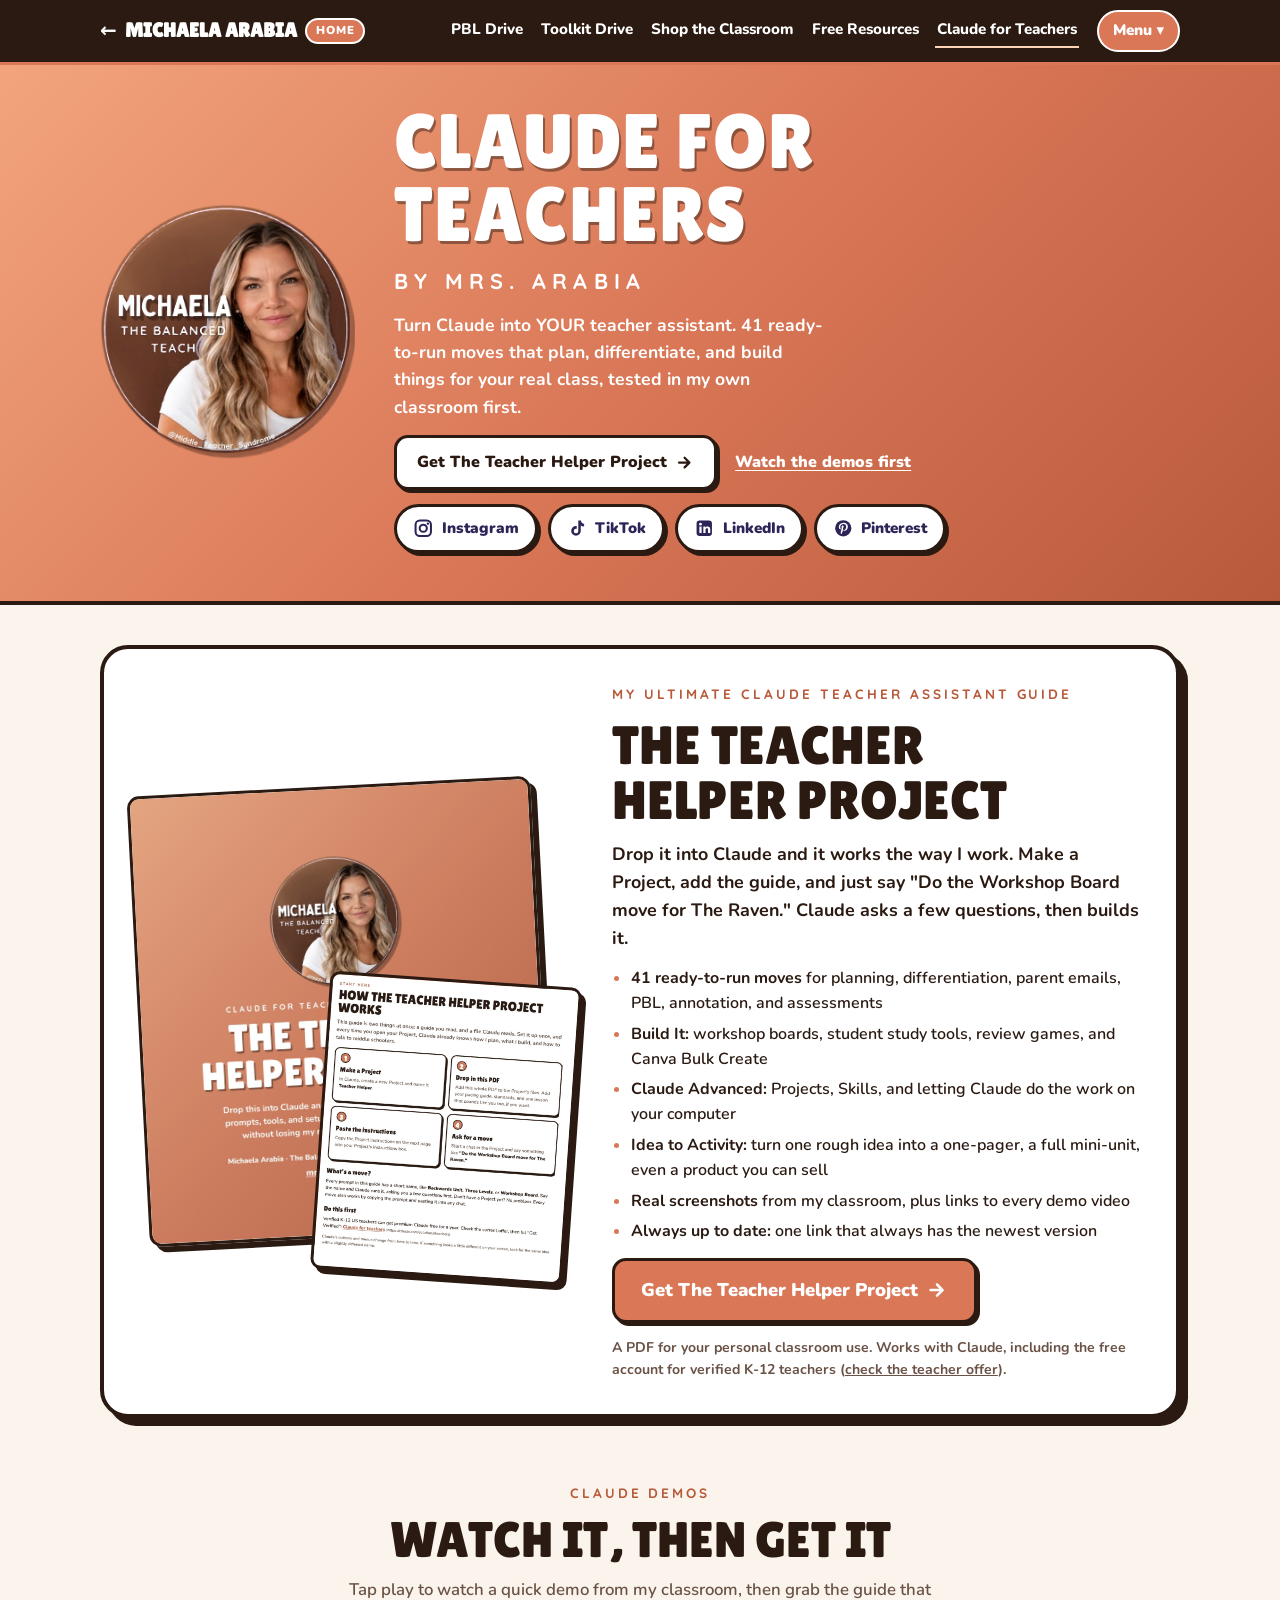
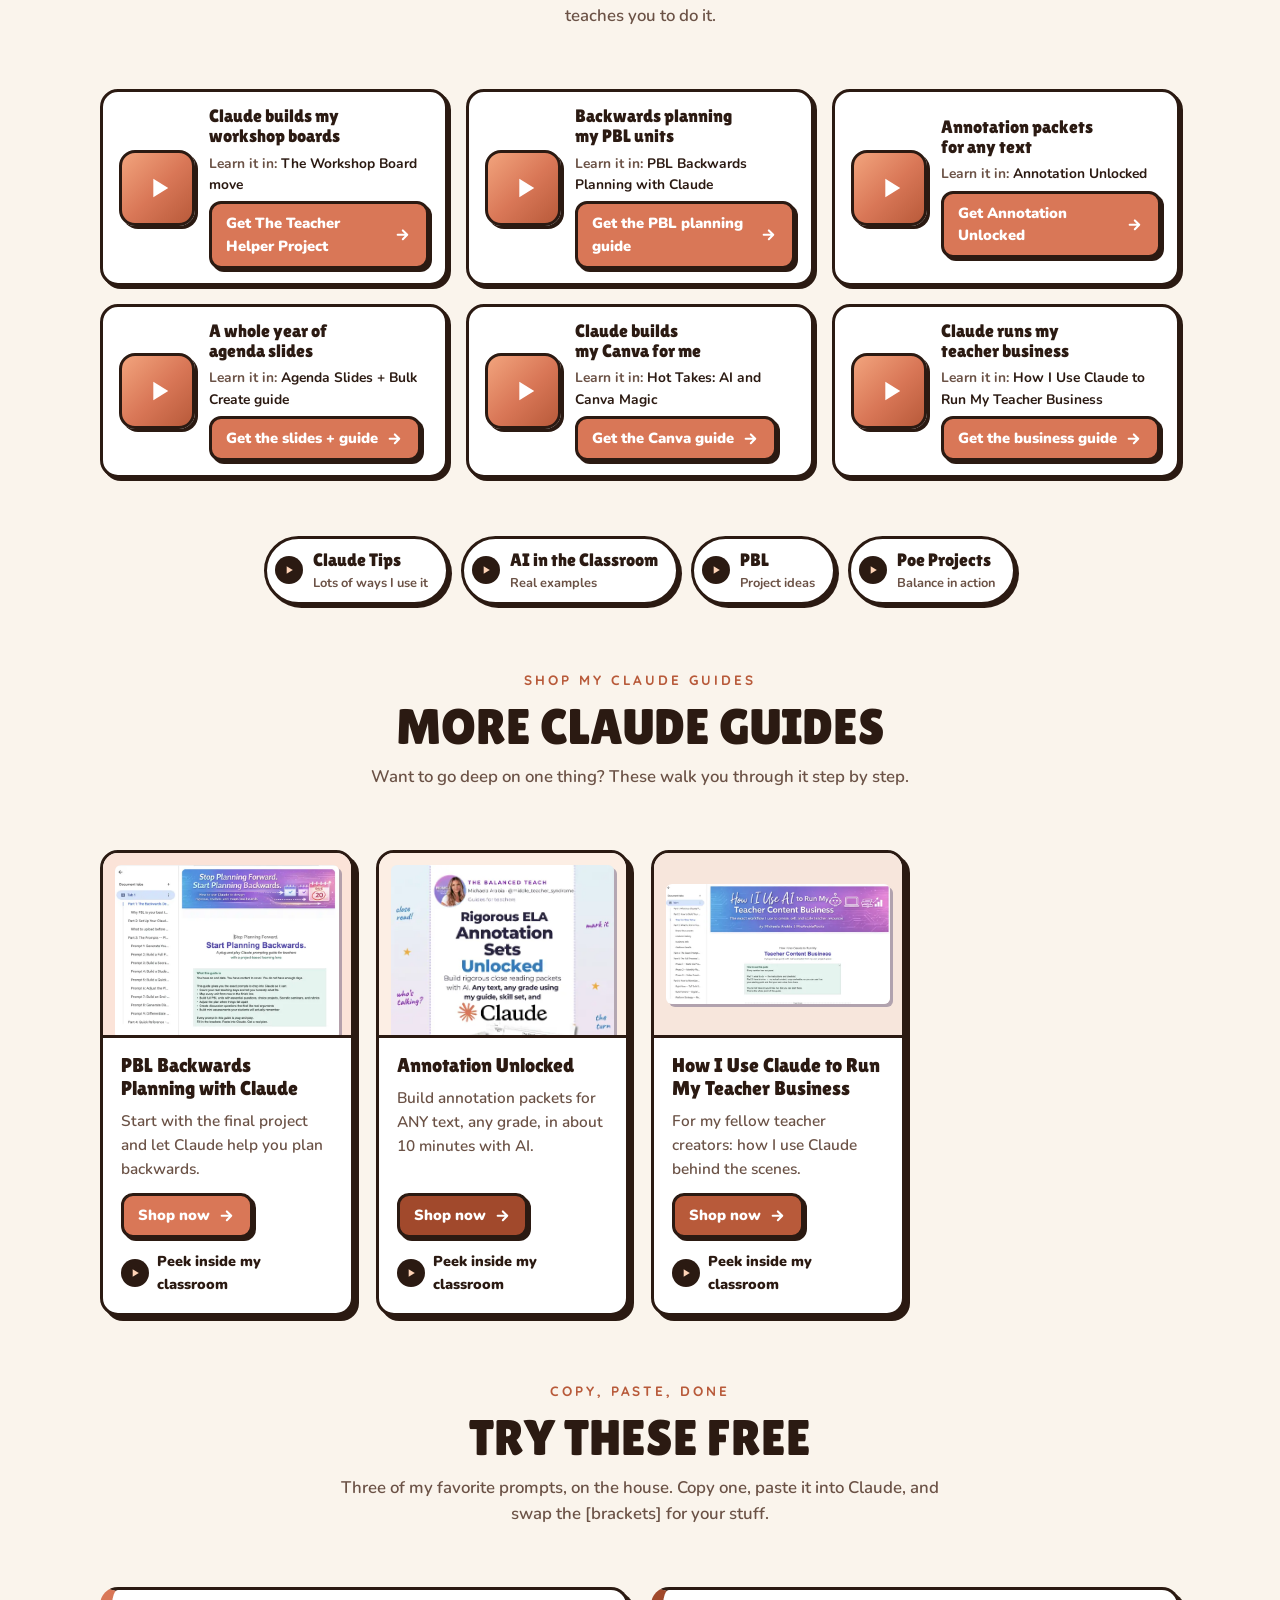
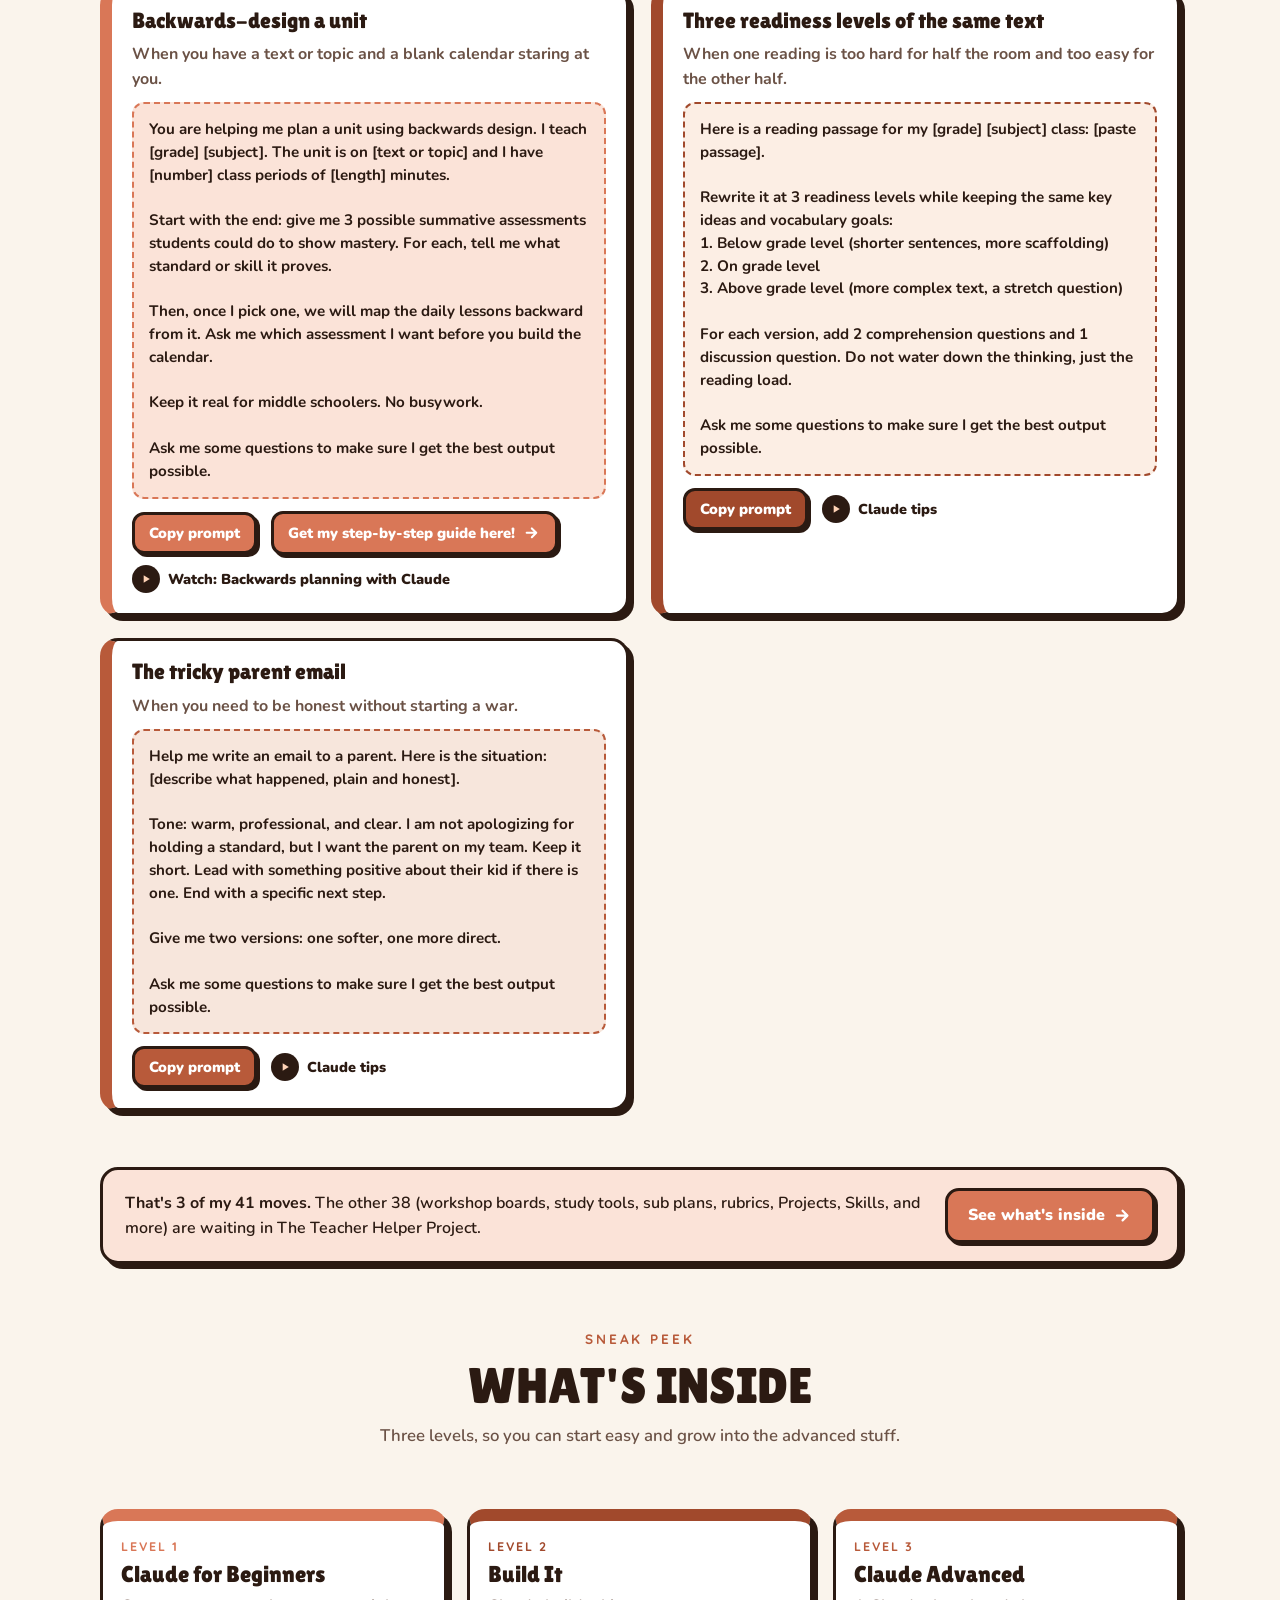
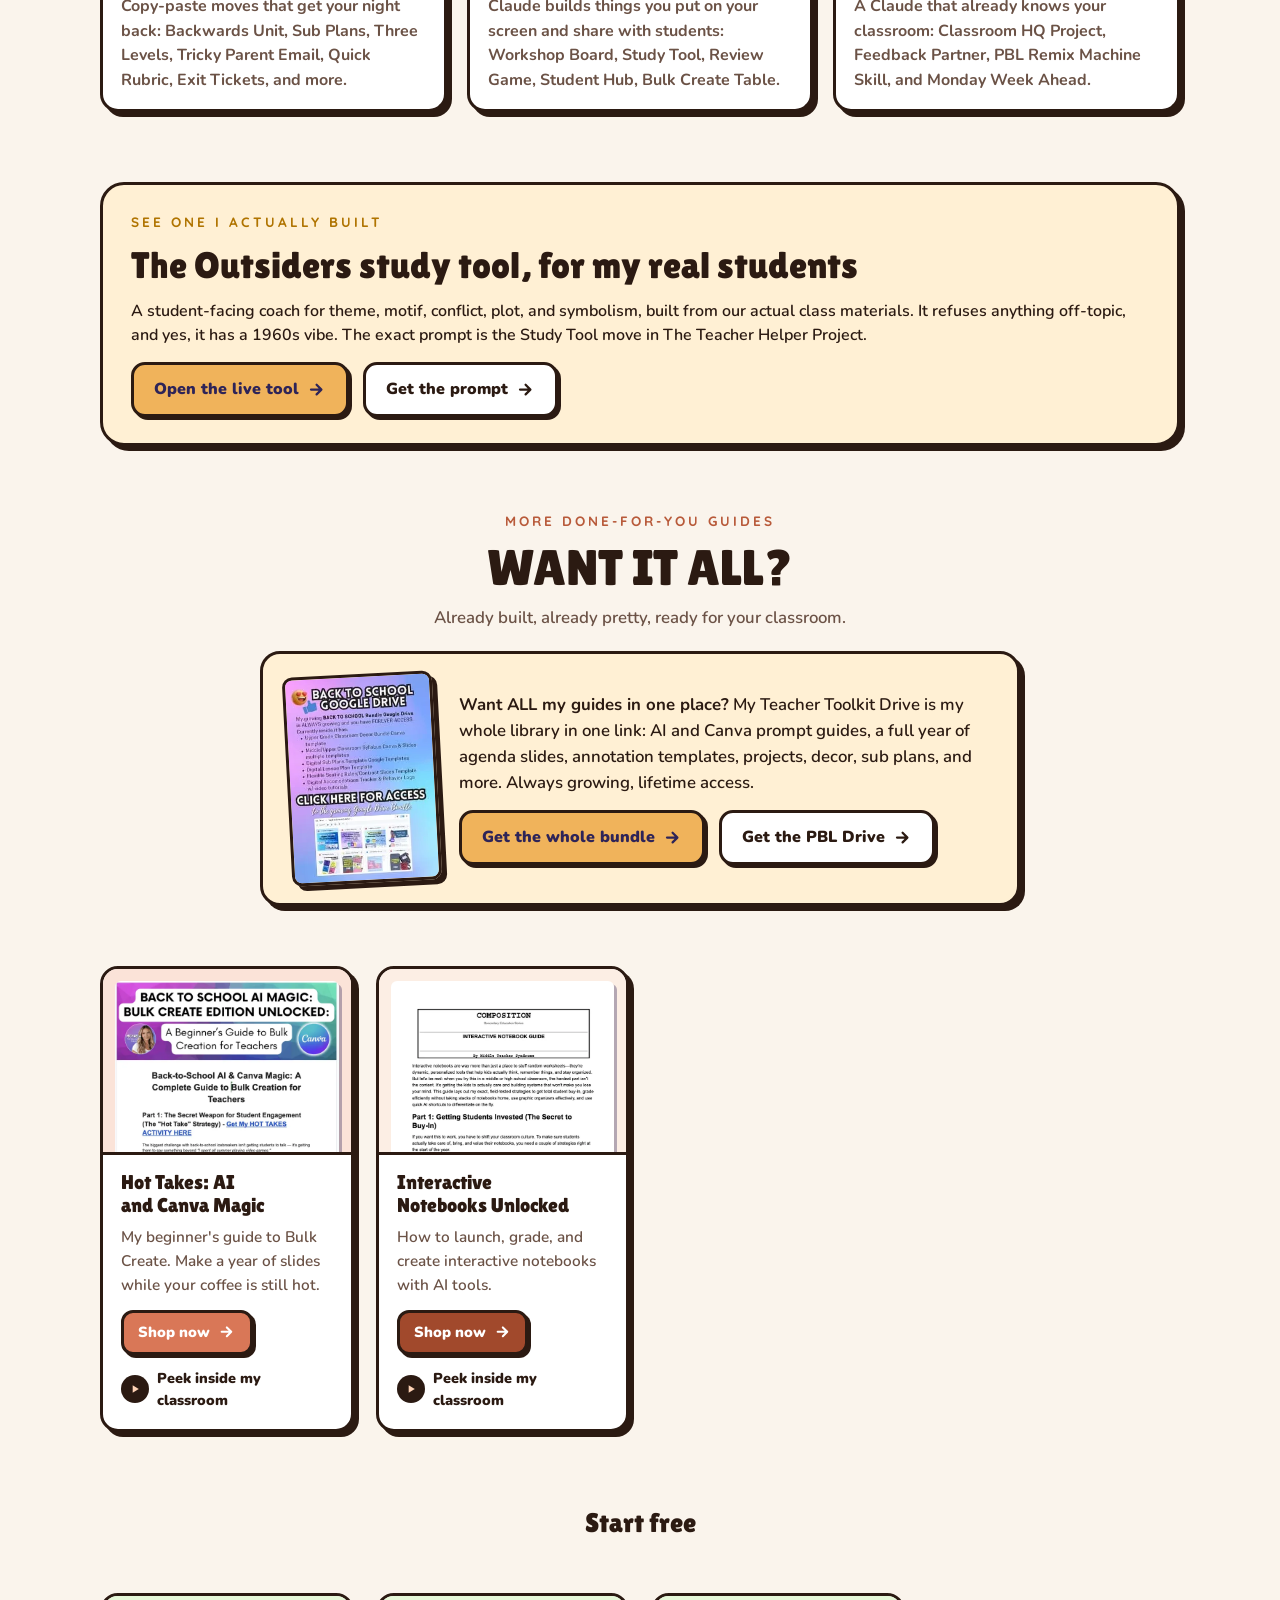
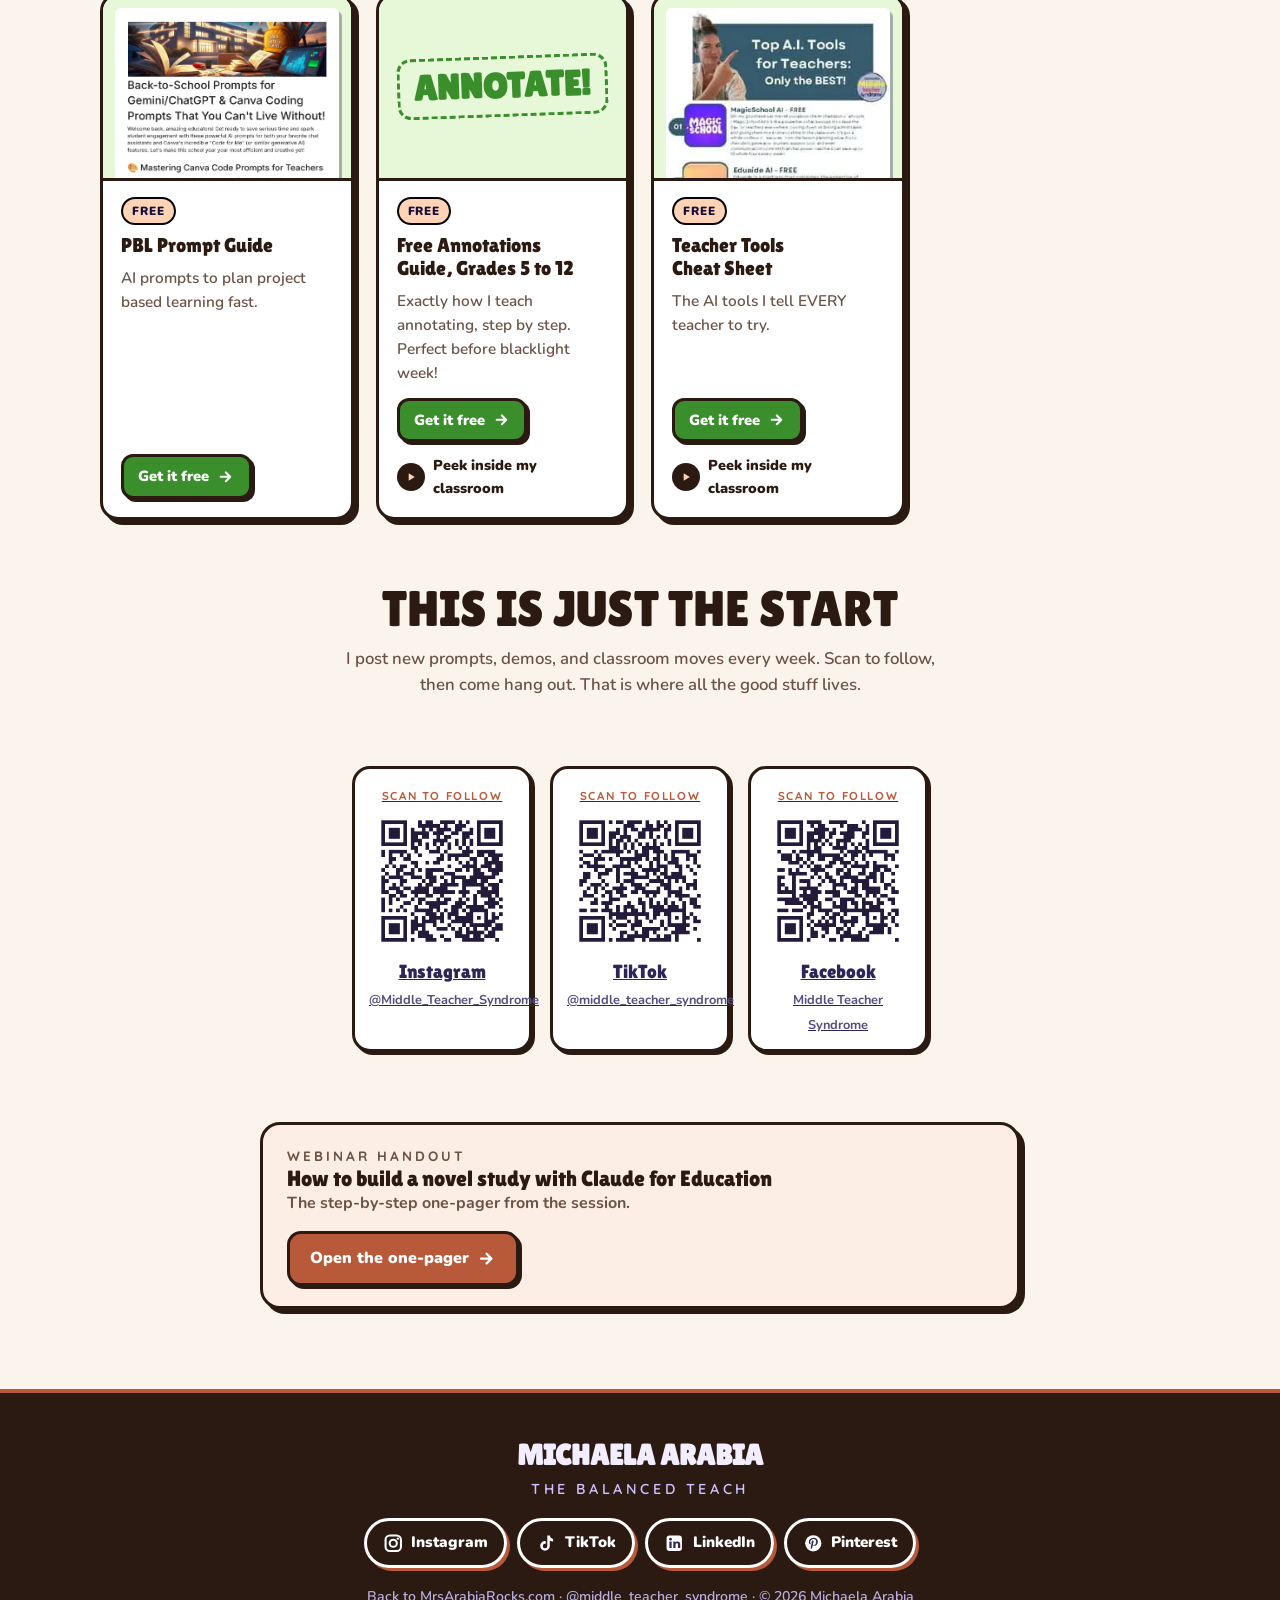
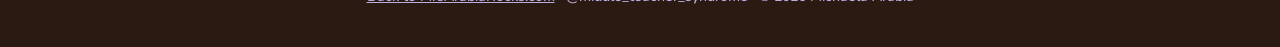
==== commit 324d228d: "Claude page: lead with The Teacher Helper Project, demo videos paired with buy buttons, Claude guide" ====
--- a/free-claude-guide/index.html
+++ b/free-claude-guide/index.html
@@ -3,7 +3,7 @@
 <head>
 <meta charset="utf-8">
 <meta name="viewport" content="width=device-width, initial-scale=1, viewport-fit=cover">
-<title>Free Claude Guide for Teachers | Michaela Arabia: The Balanced Teach</title>
+<title>Claude for Teachers | Michaela Arabia: The Balanced Teach</title>
 <meta name="description" content="How I use Claude in my middle school classroom: demo videos, free prompts, and The Teacher Helper Project, my Claude teacher assistant guide.">
 <link rel="canonical" href="https://mrsarabiarocks.com/free-claude-guide/">
 <meta property="og:title" content="Free Claude Guide for Teachers">
@@ -486,6 +486,100 @@
 .hero-claude { width: fit-content; background: var(--sun); color: #2E2458; font-size: 1.05rem; }
 @media (max-width: 860px) { .hero-claude { justify-self: center; } }
 
+/* ---------- October freebie ---------- */
+.octfree { margin-top: 40px; }
+.oct-box {
+  display: grid; grid-template-columns: minmax(0, 1.1fr) minmax(0, 1fr); gap: 32px; align-items: center;
+  background: radial-gradient(120% 90% at 0% 0%, #3B1C7A 0%, rgba(59, 28, 122, 0) 60%), var(--night);
+  color: var(--night-text); border: 3px solid #05030C; border-radius: 24px; padding: 28px 32px; box-shadow: 6px 6px 0 #05030C;
+}
+.oct-photo { display: block; transform: rotate(-1.5deg); transition: transform .2s ease; }
+.oct-photo img { display: block; width: 100%; height: auto; border-radius: 14px; border: 3px solid var(--glow); box-shadow: 6px 6px 0 #05030C; }
+.oct-copy { display: grid; gap: 12px; min-width: 0; justify-items: start; }
+.oct-copy h2 { font-family: var(--f-display); font-weight: 400; font-size: clamp(1.8rem, 4.2vw, 2.6rem); line-height: 1.05; color: var(--glow); }
+.oct-copy p:not(.eyebrow) { max-width: 52ch; }
+.oct-copy .btn-row { display: flex; flex-wrap: wrap; gap: 12px; }
+.oct-copy .peek { color: var(--night-text); }
+.oct-copy .peek-play { background: var(--glow); color: var(--night); }
+@media (hover: hover) and (prefers-reduced-motion: no-preference) { .oct-photo:hover { transform: rotate(0deg) scale(1.02); } }
+@media (max-width: 760px) {
+  .oct-box { grid-template-columns: minmax(0, 1fr); padding: 22px 18px; text-align: center; }
+  .oct-copy { justify-items: center; }
+  .oct-copy .btn-row { justify-content: center; }
+}
+
+/* ---------- Reviews ---------- */
+.reviews-wrap { margin-top: 64px; }
+.reviews { columns: 3 280px; column-gap: 20px; }
+.review {
+  break-inside: avoid; margin: 0 0 20px; background: var(--card); border: 3px solid var(--line); border-radius: 20px;
+  padding: 20px 22px; box-shadow: var(--shadow); display: grid; gap: 10px;
+}
+.review:nth-child(3n+1) { background: var(--tint-violet); }
+.review:nth-child(3n+2) { background: var(--tint-sun); }
+.review:nth-child(3n) { background: var(--tint-pink); }
+.review .stars { color: var(--sun); font-size: 1.25rem; letter-spacing: 2px; -webkit-text-stroke: 1px var(--ink); }
+.review blockquote { margin: 0; font-weight: 700; line-height: 1.5; color: var(--text); }
+.review figcaption { display: grid; gap: 2px; font-size: .92rem; }
+.review figcaption b { font-family: var(--f-display); font-weight: 400; font-size: 1.05rem; color: var(--ink); }
+.review-prod { color: var(--muted); font-weight: 800; }
+a.review-prod { text-decoration: underline; text-underline-offset: 3px; }
+@media (prefers-color-scheme: dark) { :root:not([data-theme="light"]) .review figcaption b { color: var(--text); } }
+@media (hover: hover) and (prefers-reduced-motion: no-preference) {
+  .review { transition: transform .18s ease, box-shadow .18s ease; }
+  .review:hover { transform: translate(-3px, -3px); box-shadow: 8px 8px 0 var(--ink); }
+}
+@media (max-width: 760px) {
+  .reviews { columns: auto; display: flex; gap: 14px; overflow-x: auto; scroll-snap-type: x mandatory; padding: 4px 16px 18px; margin-inline: -16px; -webkit-overflow-scrolling: touch; }
+  .review { flex: 0 0 82%; margin: 0; scroll-snap-align: center; align-content: start; }
+  .reviews-wrap .block-sub::after { content: " Swipe for more."; }
+}
+
+/* ---------- Nov 2026: Claude + Toolkit features, favorite videos ---------- */
+.best + .best { margin-top: 44px; }
+.feature-claude .best-box { background: var(--tint-blue); }
+.feature-claude .best-cover img { aspect-ratio: auto; }
+.feature-toolkit .best-box { grid-template-columns: minmax(0, 1.2fr) minmax(0, 0.8fr); background: var(--tint-pink, var(--tint-violet)); }
+.feature-toolkit .best-side { order: 2; }
+.feature-toolkit .best-cover { transform: rotate(3deg); }
+.free-link { display: inline-flex; align-items: center; gap: 6px; font-weight: 900; color: var(--text); text-decoration: underline; text-underline-offset: 3px; }
+.free-link svg { width: 18px; height: 18px; }
+.popular { margin-top: 64px; }
+.pop-reels { gap: 24px; }
+.pop-reels .spot-reel { width: min(100%, 340px); }
+.pop-reels .reel { position: relative; display: grid; place-items: center; gap: 10px; text-align: center; text-decoration: none; min-height: 300px; padding: 24px; border-radius: 22px; border: 3px solid var(--line); box-shadow: var(--shadow); background: var(--tint-pink); color: var(--text); }
+.pop-reels .spot-reel:nth-child(2) .reel { background: var(--tint-blue); }
+.pop-reels .spot-reel:nth-child(3) .reel { background: var(--tint-sun); }
+.pop-reels .reel-play { background: var(--pink); color: #FFFFFF; border-color: var(--ink); box-shadow: 4px 4px 0 var(--ink); }
+.pop-reels .reel-sub, .pop-reels .reel-fallback { color: var(--muted); }
+.pop-reels .reel-fallback .reel-title { color: var(--text); }
+.pop-reels .reel-embed { background: var(--card); padding: 10px; min-height: 0; }
+@media (max-width: 860px) {
+  .feature-toolkit .best-box { grid-template-columns: minmax(0, 1fr); }
+  .feature-toolkit .best-side { order: 0; }
+  .best-copy .free-link { justify-self: center; }
+}
+
+/* ---------- Sales layout (Nov 2026) ---------- */
+.hero-btns { display: flex; flex-wrap: wrap; gap: 12px 18px; align-items: center; }
+.hero-watch { color: #FFFFFF; font-weight: 900; text-decoration: underline; text-underline-offset: 3px; }
+.demos { display: grid; grid-template-columns: repeat(auto-fill, minmax(min(100%, 300px), 1fr)); gap: 18px; }
+.demo { display: grid; grid-template-columns: 76px minmax(0, 1fr); gap: 14px; align-items: center; background: var(--card); border: 3px solid var(--line); border-radius: 18px; box-shadow: var(--shadow-sm); padding: 14px 16px; }
+.demo-play { display: grid; place-items: center; width: 76px; height: 76px; border-radius: 16px; background: linear-gradient(135deg, #F2A47D 0%, #D97757 52%, #B85A3A 100%); color: #FFFFFF; border: 3px solid var(--ink); box-shadow: 3px 3px 0 var(--ink); transition: transform .12s; }
+.demo-play:hover { transform: translate(-2px, -2px) scale(1.04); }
+.demo-play svg { width: 34px; height: 34px; margin-left: 3px; }
+.demo-copy { display: grid; gap: 6px; justify-items: start; min-width: 0; }
+.demo h4 { font-family: var(--f-display); font-weight: 400; font-size: 1.15rem; line-height: 1.1; }
+.demo p { font-size: .86rem; color: var(--muted); font-weight: 700; }
+.demo p b { color: var(--text); }
+.buybar { position: fixed; left: 50%; transform: translateX(-50%); bottom: calc(12px + env(safe-area-inset-bottom, 0px)); z-index: 50; display: flex; align-items: center; gap: 12px; width: min(calc(100% - 24px), 560px); background: var(--card); color: var(--text); border: 3px solid var(--ink); border-radius: 18px; padding: 8px 10px 8px 12px; box-shadow: 5px 5px 0 var(--ink); }
+.buybar img { width: 40px; height: auto; border-radius: 6px; border: 2px solid var(--ink); flex: 0 0 auto; }
+.buybar p { flex: 1; min-width: 0; display: grid; line-height: 1.15; }
+.buybar b { font-family: var(--f-display); font-weight: 400; font-size: 1.05rem; }
+.buybar span { font-size: .8rem; color: var(--muted); font-weight: 700; }
+body.has-buybar { padding-bottom: 96px; }
+#teacher-helper { margin-top: 40px; }
+@media (max-width: 860px) { .hero-btns { justify-content: center; } }
 /* ---------- Free Claude Guide page ---------- */
 .sr-only { position: absolute; width: 1px; height: 1px; overflow: hidden; clip: rect(0 0 0 0); white-space: nowrap; }
 .guide-hero .hero-copy { justify-items: start; }
@@ -654,10 +748,10 @@
 <nav class="topnav" aria-label="Site sections">
   <div class="wrap topnav-inner">
     <a class="topnav-name home-link" href="/" title="Back to my home page"><span class="home-arrow" aria-hidden="true">&larr;</span>Michaela Arabia<span class="home-tag">Home</span></a>
-    <div class="topnav-links"><a href="/#best-seller">PBL Drive</a><a href="/#shop">Shop the Classroom</a><a href="/#teacher">Teacher Guides</a><a href="/#free">Free Resources</a><a href="/free-claude-guide/" class="on">Free Claude Guide</a></div>
+    <div class="topnav-links"><a href="/#best-seller">PBL Drive</a><a href="/#toolkit">Toolkit Drive</a><a href="/#shop">Shop the Classroom</a><a href="/#free">Free Resources</a><a href="/free-claude-guide/" class="on">Claude for Teachers</a></div>
     <details class="topnav-menu" id="topnav-menu">
       <summary>Menu <span aria-hidden="true">&#9662;</span></summary>
-      <div class="menu-panel"><a class="menu-main" href="/#best-seller">PBL Drive</a><a class="menu-main" href="/#spotlight">Spooky Season</a><a class="menu-main" href="/#shop">Shop the Classroom</a><a class="menu-main" href="/#teacher">Teacher Guides</a><a class="menu-main" href="/#free">Free Resources</a><a class="menu-main" href="/free-claude-guide/">Free Claude Guide</a><a class="menu-sub" href="#watch">Watch me use Claude</a><a class="menu-sub" href="#teacher-helper">The Teacher Helper Project</a><a class="menu-sub" href="#ways">Ways I use Claude</a><a class="menu-sub" href="#try">Try these free</a><a class="menu-sub" href="#inside">What&#x27;s inside</a><a class="menu-sub" href="#follow">Follow me</a></div>
+      <div class="menu-panel"><a class="menu-main" href="/#best-seller">PBL Drive</a><a class="menu-main" href="/#toolkit">Toolkit Drive</a><a class="menu-main" href="/#shop">Shop the Classroom</a><a class="menu-main" href="/#free">Free Resources</a><a class="menu-main" href="/free-claude-guide/">Claude for Teachers</a><a class="menu-sub" href="#teacher-helper">The Teacher Helper Project</a><a class="menu-sub" href="#watch">Watch it, then get it</a><a class="menu-sub" href="#shop-claude">More Claude guides</a><a class="menu-sub" href="#try">Try these free</a><a class="menu-sub" href="#inside">What&#x27;s inside</a><a class="menu-sub" href="#follow">Follow me</a></div>
     </details>
   </div>
 </nav>
@@ -666,56 +760,16 @@
   <div class="wrap hero-inner">
     <img class="logo" src="../logo-orange.webp" alt="Michaela, The Balanced Teach, @Middle_Teacher_Syndrome" width="560" height="561">
     <div class="hero-copy">
-      <h1><span>Free Claude</span> <span>Guide</span></h1>
-      <p class="tagline">For Teachers</p>
-      <p class="bio">See how I use Claude in my real classroom, grab a few free prompts, and meet my teacher assistant guide.</p>
+      <h1><span>Claude for</span> <span>Teachers</span></h1>
+      <p class="tagline">By Mrs. Arabia</p>
+      <p class="bio">Turn Claude into YOUR teacher assistant. 41 ready-to-run moves that plan, differentiate, and build things for your real class, tested in my own classroom first.</p>
+      <div class="hero-btns"><a class="btn hero-helper" href="https://mrsarabiarocks.thrivecart.com/claude-guide-the-teacher-helper-project/" target="_blank" rel="noopener">Get The Teacher Helper Project<svg viewBox="0 0 24 24" aria-hidden="true"><path d="M5 12h12m-5-6 6 6-6 6" fill="none" stroke="currentColor" stroke-width="2.8" stroke-linecap="round" stroke-linejoin="round"/></svg></a><a class="hero-watch" href="#watch">Watch the demos first</a></div>
       <nav class="socials" aria-label="Follow me"><a class="social social-hero" href="https://www.instagram.com/middle_teacher_syndrome/" target="_blank" rel="noopener"><svg viewBox="0 0 24 24" aria-hidden="true"><rect x="3" y="3" width="18" height="18" rx="5" fill="none" stroke="currentColor" stroke-width="2.4"/><circle cx="12" cy="12" r="4.2" fill="none" stroke="currentColor" stroke-width="2.4"/><circle cx="17.4" cy="6.6" r="1.4" fill="currentColor"/></svg><span>Instagram</span></a><a class="social social-hero" href="https://www.tiktok.com/@middle_teacher_syndrome" target="_blank" rel="noopener"><svg viewBox="0 0 24 24" aria-hidden="true"><path d="M13.2 3h3c.3 2.2 1.7 3.6 3.8 3.9v3c-1.5 0-2.8-.4-3.9-1.1v6.3a5.6 5.6 0 1 1-5.6-5.6c.3 0 .6 0 .9.1v3.1a2.6 2.6 0 1 0 1.8 2.4V3z" fill="currentColor"/></svg><span>TikTok</span></a><a class="social social-hero" href="https://www.linkedin.com/in/michaela-arabia-a662818b" target="_blank" rel="noopener"><svg viewBox="0 0 24 24" aria-hidden="true"><rect x="3" y="3" width="18" height="18" rx="3.5" fill="currentColor"/><rect x="6.3" y="10" width="2.6" height="7.6" fill="var(--icon-cut)"/><circle cx="7.6" cy="7.2" r="1.6" fill="var(--icon-cut)"/><path d="M10.9 10h2.5v1.1c.5-.8 1.4-1.3 2.6-1.3 2 0 3 1.2 3 3.5v4.3h-2.6v-3.9c0-1.1-.4-1.7-1.3-1.7s-1.6.6-1.6 1.8v3.8h-2.6z" fill="var(--icon-cut)"/></svg><span>LinkedIn</span></a><a class="social social-hero" href="https://www.pinterest.com/Middle_Teacher_Syndrome" target="_blank" rel="noopener"><svg viewBox="0 0 24 24" aria-hidden="true"><circle cx="12" cy="12" r="9.5" fill="currentColor"/><path d="M12.4 5.6c-3.7 0-5.6 2.6-5.6 4.8 0 1.3.5 2.5 1.6 2.9.2.1.3 0 .4-.2l.2-.6c0-.2 0-.3-.1-.4-.3-.4-.5-.9-.5-1.5 0-2 1.5-3.7 3.8-3.7 2.1 0 3.2 1.3 3.2 3 0 2.2-1 4.1-2.5 4.1-.8 0-1.4-.7-1.2-1.5.2-1 .7-2 .7-2.7 0-.6-.3-1.1-1-1.1-.8 0-1.4.8-1.4 1.9 0 .7.2 1.2.2 1.2l-1 4.1c-.2.9-.1 2.1 0 2.8h.6c.4-.6 1.1-1.9 1.3-2.7l.5-1.9c.3.5 1 .9 1.8.9 2.4 0 4-2.2 4-5.1 0-2.2-1.9-4.3-4.9-4.3z" fill="var(--icon-cut)"/></svg><span>Pinterest</span></a></nav>
-      <a class="btn hero-helper" href="#teacher-helper" target="_blank" rel="noopener">Get The Teacher Helper Project<svg viewBox="0 0 24 24" aria-hidden="true"><path d="M5 12h12m-5-6 6 6-6 6" fill="none" stroke="currentColor" stroke-width="2.8" stroke-linecap="round" stroke-linejoin="round"/></svg></a>
     </div>
   </div>
 </header>
 
 <main>
-<section class="wrap start-grid" aria-label="How this page works">
-  <div class="start"><span class="start-n">1. Grab it free</span><p>Verified K-12 US teachers get premium Claude free for a year. <a href="https://claude.com/solutions/teachers" target="_blank" rel="noopener">Click here</a>, then hit "Get Verified."</p></div>
-  <div class="start"><span class="start-n">2. Watch and try</span><p>Watch my classroom demos, then copy a few of my favorite prompts below. Free, yours to keep.</p></div>
-  <div class="start"><span class="start-n">3. Get the whole system</span><p>Ready for Claude to work like your own teacher assistant? <a href="#teacher-helper">Meet The Teacher Helper Project</a>.</p></div>
-</section>
-<section class="wrap block" id="watch" aria-labelledby="watch-h">
-  <div class="block-head"><h2 id="watch-h" class="section-title">Watch Me Use Claude</h2><p class="block-sub">Short, no-fluff demos straight from my classroom. Tap play and see what Claude can do.</p></div>
-  <div class="lead-reel"><div class="reels-frame light-frame lead-frame"><span class="reels-label">New video</span><div class="spot-reels"><div class="spot-reel"><div class="reel reel-embed">
-      <blockquote class="instagram-media" data-instgrm-permalink="https://www.instagram.com/reel/Desvw-WTv6l/?utm_source=ig_embed" data-instgrm-version="14">
-        <a href="https://www.instagram.com/reel/Desvw-WTv6l/" target="_blank" rel="noopener" class="reel-fallback"><span class="reel-play"><svg viewBox="0 0 24 24" aria-hidden="true"><path d="M8 5.5v13l10.5-6.5z" fill="currentColor"/></svg></span><span class="reel-title">Claude builds my workshop boards</span><span class="reel-sub">Watch on Instagram</span></a>
-      </blockquote>
-    </div></div></div></div><p class="lead-copy"><b>Station rotations on ONE screen.</b> Watch Claude build my reading workshop board: the group schedule, station directions, a timer, and points. The exact prompt is a move in <a href="#teacher-helper">The Teacher Helper Project</a>.</p></div>
-  <div class="reels-frame light-frame"><span class="reels-label">Peek inside my classroom</span><div class="spot-reels"><div class="spot-reel"><div class="reel reel-embed">
-      <blockquote class="instagram-media" data-instgrm-permalink="https://www.instagram.com/reel/DbBoju3veLA/?utm_source=ig_embed" data-instgrm-version="14">
-        <a href="https://www.instagram.com/reel/DbBoju3veLA/" target="_blank" rel="noopener" class="reel-fallback"><span class="reel-play"><svg viewBox="0 0 24 24" aria-hidden="true"><path d="M8 5.5v13l10.5-6.5z" fill="currentColor"/></svg></span><span class="reel-title">Claude + Canva: a year of slides</span><span class="reel-sub">Watch on Instagram</span></a>
-      </blockquote>
-    </div></div><div class="spot-reel"><div class="reel reel-embed">
-      <blockquote class="instagram-media" data-instgrm-permalink="https://www.instagram.com/reel/DaGJH9sk1Qn/?utm_source=ig_embed" data-instgrm-version="14">
-        <a href="https://www.instagram.com/reel/DaGJH9sk1Qn/" target="_blank" rel="noopener" class="reel-fallback"><span class="reel-play"><svg viewBox="0 0 24 24" aria-hidden="true"><path d="M8 5.5v13l10.5-6.5z" fill="currentColor"/></svg></span><span class="reel-title">Lots of ways I use Claude</span><span class="reel-sub">Watch on Instagram</span></a>
-      </blockquote>
-    </div></div><div class="spot-reel"><div class="reel reel-embed">
-      <blockquote class="instagram-media" data-instgrm-permalink="https://www.instagram.com/reel/DZdWKfXh55X/?utm_source=ig_embed" data-instgrm-version="14">
-        <a href="https://www.instagram.com/reel/DZdWKfXh55X/" target="_blank" rel="noopener" class="reel-fallback"><span class="reel-play"><svg viewBox="0 0 24 24" aria-hidden="true"><path d="M8 5.5v13l10.5-6.5z" fill="currentColor"/></svg></span><span class="reel-title">Backwards planning with Claude</span><span class="reel-sub">Watch on Instagram</span></a>
-      </blockquote>
-    </div></div></div></div>
-  <div class="reels-frame light-frame more-reels"><span class="reels-label">More Claude demos</span><div class="spot-reels"><div class="spot-reel"><div class="reel reel-embed">
-      <blockquote class="instagram-media" data-instgrm-permalink="https://www.instagram.com/reel/DazQIb2zTvd/?utm_source=ig_embed" data-instgrm-version="14">
-        <a href="https://www.instagram.com/reel/DazQIb2zTvd/" target="_blank" rel="noopener" class="reel-fallback"><span class="reel-play"><svg viewBox="0 0 24 24" aria-hidden="true"><path d="M8 5.5v13l10.5-6.5z" fill="currentColor"/></svg></span><span class="reel-title">Cowork builds my Canva</span><span class="reel-sub">Watch on Instagram</span></a>
-      </blockquote>
-    </div></div><div class="spot-reel"><div class="reel reel-embed">
-      <blockquote class="instagram-media" data-instgrm-permalink="https://www.instagram.com/reel/DYD6ujaTbQF/?utm_source=ig_embed" data-instgrm-version="14">
-        <a href="https://www.instagram.com/reel/DYD6ujaTbQF/" target="_blank" rel="noopener" class="reel-fallback"><span class="reel-play"><svg viewBox="0 0 24 24" aria-hidden="true"><path d="M8 5.5v13l10.5-6.5z" fill="currentColor"/></svg></span><span class="reel-title">Annotation packets with AI</span><span class="reel-sub">Watch on Instagram</span></a>
-      </blockquote>
-    </div></div><div class="spot-reel"><div class="reel reel-embed">
-      <blockquote class="instagram-media" data-instgrm-permalink="https://www.instagram.com/reel/Dd-vBqSTP80/?utm_source=ig_embed" data-instgrm-version="14">
-        <a href="https://www.instagram.com/reel/Dd-vBqSTP80/" target="_blank" rel="noopener" class="reel-fallback"><span class="reel-play"><svg viewBox="0 0 24 24" aria-hidden="true"><path d="M8 5.5v13l10.5-6.5z" fill="currentColor"/></svg></span><span class="reel-title">Claude runs my teacher business</span><span class="reel-sub">Watch on Instagram</span></a>
-      </blockquote>
-    </div></div></div></div>
-  <div class="hl-row"><a class="hl" href="https://www.instagram.com/stories/highlights/18121097227699014/" target="_blank" rel="noopener"><span class="peek-play"><svg viewBox="0 0 24 24" aria-hidden="true"><path d="M8 5.5v13l10.5-6.5z" fill="currentColor"/></svg></span><span><b>Claude Tips</b><small>Lots of ways I use it</small></span></a><a class="hl" href="https://www.instagram.com/stories/highlights/18204095536248045/" target="_blank" rel="noopener"><span class="peek-play"><svg viewBox="0 0 24 24" aria-hidden="true"><path d="M8 5.5v13l10.5-6.5z" fill="currentColor"/></svg></span><span><b>AI in the Classroom</b><small>Real examples</small></span></a><a class="hl" href="https://www.instagram.com/stories/highlights/17861632432758922/" target="_blank" rel="noopener"><span class="peek-play"><svg viewBox="0 0 24 24" aria-hidden="true"><path d="M8 5.5v13l10.5-6.5z" fill="currentColor"/></svg></span><span><b>PBL</b><small>Project ideas</small></span></a><a class="hl" href="https://www.instagram.com/stories/highlights/17844653230766602/" target="_blank" rel="noopener"><span class="peek-play"><svg viewBox="0 0 24 24" aria-hidden="true"><path d="M8 5.5v13l10.5-6.5z" fill="currentColor"/></svg></span><span><b>Poe Projects</b><small>Balance in action</small></span></a></div>
-</section>
 <section class="wrap block" id="teacher-helper" aria-labelledby="helper-h">
   <div class="helper">
     <div class="helper-covers">
@@ -727,20 +781,53 @@
       <h2 id="helper-h" class="helper-title">The Teacher Helper Project</h2>
       <p class="helper-lead">Drop it into Claude and it works the way I work. Make a Project, add the guide, and just say <b>"Do the Workshop Board move for The Raven."</b> Claude asks a few questions, then builds it.</p>
       <ul class="helper-list">
-        <li><b>36 ready-to-run moves</b> for planning, differentiation, parent emails, PBL, annotation, and assessments</li>
+        <li><b>41 ready-to-run moves</b> for planning, differentiation, parent emails, PBL, annotation, and assessments</li>
         <li><b>Build It:</b> workshop boards, student study tools, review games, and Canva Bulk Create</li>
         <li><b>Claude Advanced:</b> Projects, Skills, and letting Claude do the work on your computer</li>
+        <li><b>Idea to Activity:</b> turn one rough idea into a one-pager, a full mini-unit, even a product you can sell</li>
         <li><b>Real screenshots</b> from my classroom, plus links to every demo video</li>
         <li><b>Always up to date:</b> one link that always has the newest version</li>
       </ul>
-      <div class="btn-row"><a class="btn btn-big helper-btn" href="#teacher-helper" target="_blank" rel="noopener">Get The Teacher Helper Project<svg viewBox="0 0 24 24" aria-hidden="true"><path d="M5 12h12m-5-6 6 6-6 6" fill="none" stroke="currentColor" stroke-width="2.8" stroke-linecap="round" stroke-linejoin="round"/></svg></a></div>
-      <p class="helper-small">A PDF for your personal classroom use. Works with Claude, including the free verified teacher account.</p>
+      <div class="btn-row"><a class="btn btn-big helper-btn" href="https://mrsarabiarocks.thrivecart.com/claude-guide-the-teacher-helper-project/" target="_blank" rel="noopener">Get The Teacher Helper Project<svg viewBox="0 0 24 24" aria-hidden="true"><path d="M5 12h12m-5-6 6 6-6 6" fill="none" stroke="currentColor" stroke-width="2.8" stroke-linecap="round" stroke-linejoin="round"/></svg></a></div>
+      <p class="helper-small">A PDF for your personal classroom use. Works with Claude, including the free account for verified K-12 teachers (<a href="https://claude.com/solutions/teachers" target="_blank" rel="noopener">check the teacher offer</a>).</p>
     </div>
   </div>
 </section>
-<section class="wrap block" id="ways" aria-labelledby="ways-h">
-  <div class="block-head"><p class="eyebrow">Straight from my classroom</p><h2 id="ways-h" class="section-title">Ways I&#x27;ve Used Claude in My Classroom</h2><p class="block-sub">The real stuff, from my own 7th and 8th grade ELA and history classes. Tap a video to watch me do it. Every one of these is a move in The Teacher Helper Project.</p></div>
-  <div class="ways"><article class="way card-sun"><h4>Reading workshop boards</h4><p>One screen for station rotations: color group schedule, station directions, a built-in timer, and a group points tracker. I made a Raven board and a Tell-Tale Heart board with an escape room station.</p><div class="card-actions"><a class="peek" href="https://www.instagram.com/reel/Desvw-WTv6l/" target="_blank" rel="noopener"><span class="peek-play"><svg viewBox="0 0 24 24" aria-hidden="true"><path d="M8 5.5v13l10.5-6.5z" fill="currentColor"/></svg></span><span>Peek inside my classroom</span></a></div></article><article class="way card-pink"><h4>Backwards-planned my PBL units</h4><p>I start with the final project and Claude maps the daily lessons backward from it.</p><div class="card-actions"><a class="btn btn-small" href="https://mrsarabiarocks.thrivecart.com/pbl-backwards-planning-with-claude/" target="_blank" rel="noopener">Get the guide<svg viewBox="0 0 24 24" aria-hidden="true"><path d="M5 12h12m-5-6 6 6-6 6" fill="none" stroke="currentColor" stroke-width="2.8" stroke-linecap="round" stroke-linejoin="round"/></svg></a><a class="peek" href="https://www.instagram.com/reel/DZdWKfXh55X/" target="_blank" rel="noopener"><span class="peek-play"><svg viewBox="0 0 24 24" aria-hidden="true"><path d="M8 5.5v13l10.5-6.5z" fill="currentColor"/></svg></span><span>Peek inside my classroom</span></a></div></article><article class="way card-blue"><h4>Made 180 days of agenda slides</h4><p>Claude fills the table, Canva Bulk Create spins up the whole year in one go.</p><div class="card-actions"><a class="btn btn-small" href="https://mrsarabiarocks.thrivecart.com/180-daily-agenda-slides-canvabulkcreate/" target="_blank" rel="noopener">Agenda Slides + guide<svg viewBox="0 0 24 24" aria-hidden="true"><path d="M5 12h12m-5-6 6 6-6 6" fill="none" stroke="currentColor" stroke-width="2.8" stroke-linecap="round" stroke-linejoin="round"/></svg></a><a class="peek" href="https://www.instagram.com/reel/DbBoju3veLA/" target="_blank" rel="noopener"><span class="peek-play"><svg viewBox="0 0 24 24" aria-hidden="true"><path d="M8 5.5v13l10.5-6.5z" fill="currentColor"/></svg></span><span>Peek inside my classroom</span></a></div></article><article class="way card-violet"><h4>Built annotation packets for ANY text</h4><p>Numbered paragraphs, margin prompts, vocab, and a teacher key in about 10 minutes.</p><div class="card-actions"><a class="btn btn-small" href="https://mrsarabiarocks.thrivecart.com/annotation-unlocked/" target="_blank" rel="noopener">Annotation Unlocked<svg viewBox="0 0 24 24" aria-hidden="true"><path d="M5 12h12m-5-6 6 6-6 6" fill="none" stroke="currentColor" stroke-width="2.8" stroke-linecap="round" stroke-linejoin="round"/></svg></a><a class="peek" href="https://www.instagram.com/reel/DYD6ujaTbQF/" target="_blank" rel="noopener"><span class="peek-play"><svg viewBox="0 0 24 24" aria-hidden="true"><path d="M8 5.5v13l10.5-6.5z" fill="currentColor"/></svg></span><span>Peek inside my classroom</span></a></div></article><article class="way card-sun"><h4>A study tool for my real students</h4><p>A student-facing Outsiders coach for theme, motif, conflict, plot, and symbolism. It refuses anything off-topic.</p><div class="card-actions"><a class="btn btn-small" href="https://claude.ai/public/artifacts/2df5f854-953e-4c0c-9c6c-d2101a53b97a" target="_blank" rel="noopener">Open the live tool<svg viewBox="0 0 24 24" aria-hidden="true"><path d="M5 12h12m-5-6 6 6-6 6" fill="none" stroke="currentColor" stroke-width="2.8" stroke-linecap="round" stroke-linejoin="round"/></svg></a></div></article><article class="way card-pink"><h4>Interactive notebook pages</h4><p>Glue-in pages, launch plans, and grading for my comp notebooks.</p><div class="card-actions"><a class="btn btn-small" href="https://mrsarabiarocks.thrivecart.com/interactive-notebooks-unlocked/" target="_blank" rel="noopener">Notebooks Unlocked<svg viewBox="0 0 24 24" aria-hidden="true"><path d="M5 12h12m-5-6 6 6-6 6" fill="none" stroke="currentColor" stroke-width="2.8" stroke-linecap="round" stroke-linejoin="round"/></svg></a><a class="peek" href="https://www.instagram.com/reel/DaQbqbBBCoc/" target="_blank" rel="noopener"><span class="peek-play"><svg viewBox="0 0 24 24" aria-hidden="true"><path d="M8 5.5v13l10.5-6.5z" fill="currentColor"/></svg></span><span>Peek inside my classroom</span></a></div></article><article class="way card-violet"><h4>Poe month projects</h4><p>Like the House of Usher real estate brochure: students annotate the house, then SELL it.</p><div class="card-actions"><a class="btn btn-small" href="https://mrsarabiarocks.thrivecart.com/poe-usher-mini-unit-fully-editable/" target="_blank" rel="noopener">Usher mini unit<svg viewBox="0 0 24 24" aria-hidden="true"><path d="M5 12h12m-5-6 6 6-6 6" fill="none" stroke="currentColor" stroke-width="2.8" stroke-linecap="round" stroke-linejoin="round"/></svg></a><a class="peek" href="https://www.instagram.com/reel/DeE_B7VToyi/" target="_blank" rel="noopener"><span class="peek-play"><svg viewBox="0 0 24 24" aria-hidden="true"><path d="M8 5.5v13l10.5-6.5z" fill="currentColor"/></svg></span><span>Peek inside my classroom</span></a></div></article><article class="way card-sun"><h4>My whole classroom website</h4><p>This site! Claude built it from my product list and keeps it up to date.</p><div class="card-actions"><a class="btn btn-small" href="/">See the homepage<svg viewBox="0 0 24 24" aria-hidden="true"><path d="M5 12h12m-5-6 6 6-6 6" fill="none" stroke="currentColor" stroke-width="2.8" stroke-linecap="round" stroke-linejoin="round"/></svg></a></div></article></div>
+<section class="wrap block" id="watch" aria-labelledby="watch-h">
+  <div class="block-head"><p class="eyebrow">Claude demos</p><h2 id="watch-h" class="section-title">Watch It, Then Get It</h2><p class="block-sub">Tap play to watch a quick demo from my classroom, then grab the guide that teaches you to do it.</p></div>
+  <div class="demos"><article class="demo"><a class="demo-play" href="https://www.instagram.com/reel/Desvw-WTv6l/" target="_blank" rel="noopener" aria-label="Watch: Claude builds my workshop boards"><svg viewBox="0 0 24 24" aria-hidden="true"><path d="M8 5.5v13l10.5-6.5z" fill="currentColor"/></svg></a><div class="demo-copy"><h4>Claude builds my workshop boards</h4><p>Learn it in: <b>The Workshop Board move</b></p><a class="btn btn-small" href="https://mrsarabiarocks.thrivecart.com/claude-guide-the-teacher-helper-project/" target="_blank" rel="noopener">Get The Teacher Helper Project<svg viewBox="0 0 24 24" aria-hidden="true"><path d="M5 12h12m-5-6 6 6-6 6" fill="none" stroke="currentColor" stroke-width="2.8" stroke-linecap="round" stroke-linejoin="round"/></svg></a></div></article><article class="demo"><a class="demo-play" href="https://www.instagram.com/reel/DZdWKfXh55X/" target="_blank" rel="noopener" aria-label="Watch: Backwards planning my PBL units"><svg viewBox="0 0 24 24" aria-hidden="true"><path d="M8 5.5v13l10.5-6.5z" fill="currentColor"/></svg></a><div class="demo-copy"><h4>Backwards planning my PBL units</h4><p>Learn it in: <b>PBL Backwards Planning with Claude</b></p><a class="btn btn-small" href="https://mrsarabiarocks.thrivecart.com/pbl-backwards-planning-with-claude/" target="_blank" rel="noopener">Get the PBL planning guide<svg viewBox="0 0 24 24" aria-hidden="true"><path d="M5 12h12m-5-6 6 6-6 6" fill="none" stroke="currentColor" stroke-width="2.8" stroke-linecap="round" stroke-linejoin="round"/></svg></a></div></article><article class="demo"><a class="demo-play" href="https://www.instagram.com/reel/DYD6ujaTbQF/" target="_blank" rel="noopener" aria-label="Watch: Annotation packets for any text"><svg viewBox="0 0 24 24" aria-hidden="true"><path d="M8 5.5v13l10.5-6.5z" fill="currentColor"/></svg></a><div class="demo-copy"><h4>Annotation packets for any text</h4><p>Learn it in: <b>Annotation Unlocked</b></p><a class="btn btn-small" href="https://mrsarabiarocks.thrivecart.com/annotation-unlocked/" target="_blank" rel="noopener">Get Annotation Unlocked<svg viewBox="0 0 24 24" aria-hidden="true"><path d="M5 12h12m-5-6 6 6-6 6" fill="none" stroke="currentColor" stroke-width="2.8" stroke-linecap="round" stroke-linejoin="round"/></svg></a></div></article><article class="demo"><a class="demo-play" href="https://www.instagram.com/reel/DbBoju3veLA/" target="_blank" rel="noopener" aria-label="Watch: A whole year of agenda slides"><svg viewBox="0 0 24 24" aria-hidden="true"><path d="M8 5.5v13l10.5-6.5z" fill="currentColor"/></svg></a><div class="demo-copy"><h4>A whole year of agenda slides</h4><p>Learn it in: <b>Agenda Slides + Bulk Create guide</b></p><a class="btn btn-small" href="https://mrsarabiarocks.thrivecart.com/180-daily-agenda-slides-canvabulkcreate/" target="_blank" rel="noopener">Get the slides + guide<svg viewBox="0 0 24 24" aria-hidden="true"><path d="M5 12h12m-5-6 6 6-6 6" fill="none" stroke="currentColor" stroke-width="2.8" stroke-linecap="round" stroke-linejoin="round"/></svg></a></div></article><article class="demo"><a class="demo-play" href="https://www.instagram.com/reel/DazQIb2zTvd/" target="_blank" rel="noopener" aria-label="Watch: Claude builds my Canva for me"><svg viewBox="0 0 24 24" aria-hidden="true"><path d="M8 5.5v13l10.5-6.5z" fill="currentColor"/></svg></a><div class="demo-copy"><h4>Claude builds my Canva for me</h4><p>Learn it in: <b>Hot Takes: AI and Canva Magic</b></p><a class="btn btn-small" href="https://mrsarabiarocks.thrivecart.com/guide-bulk-creation-for-teachers/" target="_blank" rel="noopener">Get the Canva guide<svg viewBox="0 0 24 24" aria-hidden="true"><path d="M5 12h12m-5-6 6 6-6 6" fill="none" stroke="currentColor" stroke-width="2.8" stroke-linecap="round" stroke-linejoin="round"/></svg></a></div></article><article class="demo"><a class="demo-play" href="https://www.instagram.com/reel/Dd-vBqSTP80/" target="_blank" rel="noopener" aria-label="Watch: Claude runs my teacher business"><svg viewBox="0 0 24 24" aria-hidden="true"><path d="M8 5.5v13l10.5-6.5z" fill="currentColor"/></svg></a><div class="demo-copy"><h4>Claude runs my teacher business</h4><p>Learn it in: <b>How I Use Claude to Run My Teacher Business</b></p><a class="btn btn-small" href="https://mrsarabiarocks.thrivecart.com/using-claude-to-run-a-teacher-business/" target="_blank" rel="noopener">Get the business guide<svg viewBox="0 0 24 24" aria-hidden="true"><path d="M5 12h12m-5-6 6 6-6 6" fill="none" stroke="currentColor" stroke-width="2.8" stroke-linecap="round" stroke-linejoin="round"/></svg></a></div></article></div>
+  <div class="hl-row"><a class="hl" href="https://www.instagram.com/stories/highlights/18121097227699014/" target="_blank" rel="noopener"><span class="peek-play"><svg viewBox="0 0 24 24" aria-hidden="true"><path d="M8 5.5v13l10.5-6.5z" fill="currentColor"/></svg></span><span><b>Claude Tips</b><small>Lots of ways I use it</small></span></a><a class="hl" href="https://www.instagram.com/stories/highlights/18204095536248045/" target="_blank" rel="noopener"><span class="peek-play"><svg viewBox="0 0 24 24" aria-hidden="true"><path d="M8 5.5v13l10.5-6.5z" fill="currentColor"/></svg></span><span><b>AI in the Classroom</b><small>Real examples</small></span></a><a class="hl" href="https://www.instagram.com/stories/highlights/17861632432758922/" target="_blank" rel="noopener"><span class="peek-play"><svg viewBox="0 0 24 24" aria-hidden="true"><path d="M8 5.5v13l10.5-6.5z" fill="currentColor"/></svg></span><span><b>PBL</b><small>Project ideas</small></span></a><a class="hl" href="https://www.instagram.com/stories/highlights/17844653230766602/" target="_blank" rel="noopener"><span class="peek-play"><svg viewBox="0 0 24 24" aria-hidden="true"><path d="M8 5.5v13l10.5-6.5z" fill="currentColor"/></svg></span><span><b>Poe Projects</b><small>Balance in action</small></span></a></div>
+</section>
+<section class="wrap block" id="shop-claude" aria-labelledby="shelf-h">
+  <div class="block-head"><p class="eyebrow">Shop my Claude guides</p><h2 id="shelf-h" class="section-title">More Claude Guides</h2><p class="block-sub">Want to go deep on one thing? These walk you through it step by step.</p></div>
+  <div class="grid"><article class="card card-pink" data-search="pbl backwards planning with claude start with the final project and let claude help you plan backwards. ai pbl claude ">
+  <div class="cover"><img src="../covers/pblclaude.webp" alt="" loading="lazy"></div>
+  <div class="card-body">
+    <div class="card-tags"></div>
+    <h4>PBL Backwards Planning with Claude</h4>
+    <p>Start with the final project and let Claude help you plan backwards.</p>
+    <div class="card-actions"><a class="btn btn-small" href="https://mrsarabiarocks.thrivecart.com/pbl-backwards-planning-with-claude/" target="_blank" rel="noopener">Shop now<svg viewBox="0 0 24 24" aria-hidden="true"><path d="M5 12h12m-5-6 6 6-6 6" fill="none" stroke="currentColor" stroke-width="2.8" stroke-linecap="round" stroke-linejoin="round"/></svg></a><a class="peek" href="https://www.instagram.com/reel/DZdWKfXh55X/" target="_blank" rel="noopener"><span class="peek-play"><svg viewBox="0 0 24 24" aria-hidden="true"><path d="M8 5.5v13l10.5-6.5z" fill="currentColor"/></svg></span><span>Peek inside my classroom</span></a></div>
+    
+  </div>
+</article><article class="card card-blue" data-search="annotation unlocked build annotation packets for any text, any grade, in about 10 minutes with ai. ai annotation ">
+  <div class="cover"><img src="../covers/annotunlock.webp" alt="" loading="lazy"></div>
+  <div class="card-body">
+    <div class="card-tags"></div>
+    <h4>Annotation Unlocked</h4>
+    <p>Build annotation packets for ANY text, any grade, in about 10 minutes with AI.</p>
+    <div class="card-actions"><a class="btn btn-small" href="https://mrsarabiarocks.thrivecart.com/annotation-unlocked/" target="_blank" rel="noopener">Shop now<svg viewBox="0 0 24 24" aria-hidden="true"><path d="M5 12h12m-5-6 6 6-6 6" fill="none" stroke="currentColor" stroke-width="2.8" stroke-linecap="round" stroke-linejoin="round"/></svg></a><a class="peek" href="https://www.instagram.com/reel/DYD6ujaTbQF/" target="_blank" rel="noopener"><span class="peek-play"><svg viewBox="0 0 24 24" aria-hidden="true"><path d="M8 5.5v13l10.5-6.5z" fill="currentColor"/></svg></span><span>Peek inside my classroom</span></a></div>
+    
+  </div>
+</article><article class="card card-violet" data-search="how i use claude to run my teacher business for my fellow teacher creators: how i use claude behind the scenes. ai claude creator business ">
+  <div class="cover"><img src="../covers/claudebiz.webp" alt="" loading="lazy"></div>
+  <div class="card-body">
+    <div class="card-tags"></div>
+    <h4>How I Use Claude to Run My Teacher Business</h4>
+    <p>For my fellow teacher creators: how I use Claude behind the scenes.</p>
+    <div class="card-actions"><a class="btn btn-small" href="https://mrsarabiarocks.thrivecart.com/using-claude-to-run-a-teacher-business/" target="_blank" rel="noopener">Shop now<svg viewBox="0 0 24 24" aria-hidden="true"><path d="M5 12h12m-5-6 6 6-6 6" fill="none" stroke="currentColor" stroke-width="2.8" stroke-linecap="round" stroke-linejoin="round"/></svg></a><a class="peek" href="https://www.instagram.com/reel/Dd-vBqSTP80/" target="_blank" rel="noopener"><span class="peek-play"><svg viewBox="0 0 24 24" aria-hidden="true"><path d="M8 5.5v13l10.5-6.5z" fill="currentColor"/></svg></span><span>Peek inside my classroom</span></a></div>
+    
+  </div>
+</article></div>
 </section>
 <section class="wrap block" id="try" aria-labelledby="try-h">
   <div class="block-head"><p class="eyebrow">Copy, paste, done</p><h2 id="try-h" class="section-title">Try These Free</h2><p class="block-sub">Three of my favorite prompts, on the house. Copy one, paste it into Claude, and swap the [brackets] for your stuff.</p></div>
@@ -789,7 +876,7 @@
   <div class="pcard-actions"><button class="btn btn-small btn-copy" type="button" data-label="Copy prompt">Copy prompt</button><a class="peek" href="https://www.instagram.com/stories/highlights/18121097227699014/" target="_blank" rel="noopener"><span class="peek-play"><svg viewBox="0 0 24 24" aria-hidden="true"><path d="M8 5.5v13l10.5-6.5z" fill="currentColor"/></svg></span><span>Claude tips</span></a></div>
   
 </article></div>
-  <div class="more-strip"><p><strong>That's 3 of my 36 moves.</strong> The other 33 (workshop boards, study tools, sub plans, rubrics, Projects, Skills, and more) are waiting in The Teacher Helper Project.</p><a class="btn" href="#teacher-helper" target="_blank" rel="noopener">See what's inside<svg viewBox="0 0 24 24" aria-hidden="true"><path d="M5 12h12m-5-6 6 6-6 6" fill="none" stroke="currentColor" stroke-width="2.8" stroke-linecap="round" stroke-linejoin="round"/></svg></a></div>
+  <div class="more-strip"><p><strong>That's 3 of my 41 moves.</strong> The other 38 (workshop boards, study tools, sub plans, rubrics, Projects, Skills, and more) are waiting in The Teacher Helper Project.</p><a class="btn" href="https://mrsarabiarocks.thrivecart.com/claude-guide-the-teacher-helper-project/" target="_blank" rel="noopener">See what's inside<svg viewBox="0 0 24 24" aria-hidden="true"><path d="M5 12h12m-5-6 6 6-6 6" fill="none" stroke="currentColor" stroke-width="2.8" stroke-linecap="round" stroke-linejoin="round"/></svg></a></div>
 </section>
 <section class="wrap block" id="inside" aria-labelledby="inside-h">
   <div class="block-head"><p class="eyebrow">Sneak peek</p><h2 id="inside-h" class="section-title">What&#x27;s Inside</h2><p class="block-sub">Three levels, so you can start easy and grow into the advanced stuff.</p></div>
@@ -798,34 +885,16 @@
     <p class="eyebrow" style="color:#B07400">See one I actually built</p>
     <h3>The Outsiders study tool, for my real students</h3>
     <p>A student-facing coach for theme, motif, conflict, plot, and symbolism, built from our actual class materials. It refuses anything off-topic, and yes, it has a 1960s vibe. The exact prompt is the Study Tool move in The Teacher Helper Project.</p>
-    <div class="btn-row"><a class="btn" href="https://claude.ai/public/artifacts/2df5f854-953e-4c0c-9c6c-d2101a53b97a" target="_blank" rel="noopener">Open the live tool<svg viewBox="0 0 24 24" aria-hidden="true"><path d="M5 12h12m-5-6 6 6-6 6" fill="none" stroke="currentColor" stroke-width="2.8" stroke-linecap="round" stroke-linejoin="round"/></svg></a><a class="btn btn-soft" href="#teacher-helper" target="_blank" rel="noopener">Get the prompt<svg viewBox="0 0 24 24" aria-hidden="true"><path d="M5 12h12m-5-6 6 6-6 6" fill="none" stroke="currentColor" stroke-width="2.8" stroke-linecap="round" stroke-linejoin="round"/></svg></a></div>
+    <div class="btn-row"><a class="btn" href="https://claude.ai/public/artifacts/2df5f854-953e-4c0c-9c6c-d2101a53b97a" target="_blank" rel="noopener">Open the live tool<svg viewBox="0 0 24 24" aria-hidden="true"><path d="M5 12h12m-5-6 6 6-6 6" fill="none" stroke="currentColor" stroke-width="2.8" stroke-linecap="round" stroke-linejoin="round"/></svg></a><a class="btn btn-soft" href="https://mrsarabiarocks.thrivecart.com/claude-guide-the-teacher-helper-project/" target="_blank" rel="noopener">Get the prompt<svg viewBox="0 0 24 24" aria-hidden="true"><path d="M5 12h12m-5-6 6 6-6 6" fill="none" stroke="currentColor" stroke-width="2.8" stroke-linecap="round" stroke-linejoin="round"/></svg></a></div>
   </div>
 </section>
 <section class="wrap block" id="guides" aria-labelledby="guides-h">
-  <div class="block-head"><p class="eyebrow">More done-for-you guides</p><h2 id="guides-h" class="section-title">More of My Guides</h2><p class="block-sub">Already built, already pretty, ready for your classroom.</p><div class="cta-box">
-      <a class="cta-cover" href="https://mrsarabiarocks.thrivecart.com/back-to-school-growing-drive/" target="_blank" rel="noopener"><img src="../covers/bts.webp" alt="Back to School Growing Google Drive" loading="lazy"></a>
-      <div class="cta-copy"><p><strong>Want ALL my guides in one place?</strong> My Back to School GROWING Drive is my whole library in one link: AI and Canva prompt guides, a full year of agenda slides, annotation templates, projects, decor, sub plans, and more. Always growing, lifetime access.</p>
+  <div class="block-head"><p class="eyebrow">More done-for-you guides</p><h2 id="guides-h" class="section-title">Want It ALL?</h2><p class="block-sub">Already built, already pretty, ready for your classroom.</p><div class="cta-box">
+      <a class="cta-cover" href="https://mrsarabiarocks.thrivecart.com/back-to-school-growing-drive/" target="_blank" rel="noopener"><img src="../covers/bts.webp" alt="The Teacher Toolkit Drive" loading="lazy"></a>
+      <div class="cta-copy"><p><strong>Want ALL my guides in one place?</strong> My Teacher Toolkit Drive is my whole library in one link: AI and Canva prompt guides, a full year of agenda slides, annotation templates, projects, decor, sub plans, and more. Always growing, lifetime access.</p>
       <div class="btn-row"><a class="btn" href="https://mrsarabiarocks.thrivecart.com/back-to-school-growing-drive/" target="_blank" rel="noopener">Get the whole bundle<svg viewBox="0 0 24 24" aria-hidden="true"><path d="M5 12h12m-5-6 6 6-6 6" fill="none" stroke="currentColor" stroke-width="2.8" stroke-linecap="round" stroke-linejoin="round"/></svg></a><a class="btn btn-soft" href="https://mrsarabiarocks.thrivecart.com/pbl-growing-drive/" target="_blank" rel="noopener">Get the PBL Drive<svg viewBox="0 0 24 24" aria-hidden="true"><path d="M5 12h12m-5-6 6 6-6 6" fill="none" stroke="currentColor" stroke-width="2.8" stroke-linecap="round" stroke-linejoin="round"/></svg></a></div></div>
     </div></div>
-  <div class="grid"><article class="card card-pink" data-search="pbl backwards planning with claude start with the final project and let claude help you plan backwards. ai pbl claude ">
-  <div class="cover"><img src="../covers/pblclaude.webp" alt="" loading="lazy"></div>
-  <div class="card-body">
-    <div class="card-tags"></div>
-    <h4>PBL Backwards Planning with Claude</h4>
-    <p>Start with the final project and let Claude help you plan backwards.</p>
-    <div class="card-actions"><a class="btn btn-small" href="https://mrsarabiarocks.thrivecart.com/pbl-backwards-planning-with-claude/" target="_blank" rel="noopener">Shop now<svg viewBox="0 0 24 24" aria-hidden="true"><path d="M5 12h12m-5-6 6 6-6 6" fill="none" stroke="currentColor" stroke-width="2.8" stroke-linecap="round" stroke-linejoin="round"/></svg></a><a class="peek" href="https://www.instagram.com/reel/DZdWKfXh55X/" target="_blank" rel="noopener"><span class="peek-play"><svg viewBox="0 0 24 24" aria-hidden="true"><path d="M8 5.5v13l10.5-6.5z" fill="currentColor"/></svg></span><span>Peek inside my classroom</span></a></div>
-    
-  </div>
-</article><article class="card card-blue" data-search="annotation unlocked build annotation packets for any text, any grade, in about 10 minutes with ai. ai annotation ">
-  <div class="cover"><img src="../covers/annotunlock.webp" alt="" loading="lazy"></div>
-  <div class="card-body">
-    <div class="card-tags"></div>
-    <h4>Annotation Unlocked</h4>
-    <p>Build annotation packets for ANY text, any grade, in about 10 minutes with AI.</p>
-    <div class="card-actions"><a class="btn btn-small" href="https://mrsarabiarocks.thrivecart.com/annotation-unlocked/" target="_blank" rel="noopener">Shop now<svg viewBox="0 0 24 24" aria-hidden="true"><path d="M5 12h12m-5-6 6 6-6 6" fill="none" stroke="currentColor" stroke-width="2.8" stroke-linecap="round" stroke-linejoin="round"/></svg></a><a class="peek" href="https://www.instagram.com/reel/DYD6ujaTbQF/" target="_blank" rel="noopener"><span class="peek-play"><svg viewBox="0 0 24 24" aria-hidden="true"><path d="M8 5.5v13l10.5-6.5z" fill="currentColor"/></svg></span><span>Peek inside my classroom</span></a></div>
-    
-  </div>
-</article><article class="card card-violet" data-search="hot takes: ai and canva magic my beginner&#x27;s guide to bulk create. make a year of slides while your coffee is still hot. canva bulk create ai ">
+  <div class="grid"><article class="card card-pink" data-search="hot takes: ai and canva magic my beginner&#x27;s guide to bulk create. make a year of slides while your coffee is still hot. canva bulk create ai ">
   <div class="cover"><img src="../covers/hottakes.webp" alt="" loading="lazy"></div>
   <div class="card-body">
     <div class="card-tags"></div>
@@ -834,22 +903,13 @@
     <div class="card-actions"><a class="btn btn-small" href="https://mrsarabiarocks.thrivecart.com/guide-bulk-creation-for-teachers/" target="_blank" rel="noopener">Shop now<svg viewBox="0 0 24 24" aria-hidden="true"><path d="M5 12h12m-5-6 6 6-6 6" fill="none" stroke="currentColor" stroke-width="2.8" stroke-linecap="round" stroke-linejoin="round"/></svg></a><a class="peek" href="https://www.instagram.com/reel/DbYdTMAE6j0/" target="_blank" rel="noopener"><span class="peek-play"><svg viewBox="0 0 24 24" aria-hidden="true"><path d="M8 5.5v13l10.5-6.5z" fill="currentColor"/></svg></span><span>Peek inside my classroom</span></a></div>
     
   </div>
-</article><article class="card card-sun" data-search="interactive notebooks unlocked how to launch, grade, and create interactive notebooks with ai tools. ai inb interactive notebook ">
+</article><article class="card card-blue" data-search="interactive notebooks unlocked how to launch, grade, and create interactive notebooks with ai tools. ai inb interactive notebook ">
   <div class="cover"><img src="../covers/inb.webp" alt="" loading="lazy"></div>
   <div class="card-body">
     <div class="card-tags"></div>
     <h4>Interactive Notebooks Unlocked</h4>
     <p>How to launch, grade, and create interactive notebooks with AI tools.</p>
     <div class="card-actions"><a class="btn btn-small" href="https://mrsarabiarocks.thrivecart.com/interactive-notebooks-unlocked/" target="_blank" rel="noopener">Shop now<svg viewBox="0 0 24 24" aria-hidden="true"><path d="M5 12h12m-5-6 6 6-6 6" fill="none" stroke="currentColor" stroke-width="2.8" stroke-linecap="round" stroke-linejoin="round"/></svg></a><a class="peek" href="https://www.instagram.com/reel/DaQbqbBBCoc/" target="_blank" rel="noopener"><span class="peek-play"><svg viewBox="0 0 24 24" aria-hidden="true"><path d="M8 5.5v13l10.5-6.5z" fill="currentColor"/></svg></span><span>Peek inside my classroom</span></a></div>
-    
-  </div>
-</article><article class="card card-pink" data-search="how i use claude to run my teacher business for my fellow teacher creators: how i use claude behind the scenes. ai claude creator business ">
-  <div class="cover"><img src="../covers/claudebiz.webp" alt="" loading="lazy"></div>
-  <div class="card-body">
-    <div class="card-tags"></div>
-    <h4>How I Use Claude to Run My Teacher Business</h4>
-    <p>For my fellow teacher creators: how I use Claude behind the scenes.</p>
-    <div class="card-actions"><a class="btn btn-small" href="https://mrsarabiarocks.thrivecart.com/using-claude-to-run-a-teacher-business/" target="_blank" rel="noopener">Shop now<svg viewBox="0 0 24 24" aria-hidden="true"><path d="M5 12h12m-5-6 6 6-6 6" fill="none" stroke="currentColor" stroke-width="2.8" stroke-linecap="round" stroke-linejoin="round"/></svg></a><a class="peek" href="https://www.instagram.com/reel/Dd-vBqSTP80/" target="_blank" rel="noopener"><span class="peek-play"><svg viewBox="0 0 24 24" aria-hidden="true"><path d="M8 5.5v13l10.5-6.5z" fill="currentColor"/></svg></span><span>Peek inside my classroom</span></a></div>
     
   </div>
 </article></div>
@@ -889,6 +949,11 @@
   <div class="webinar"><div><p class="eyebrow">Webinar handout</p><h3>How to build a novel study with Claude for Education</h3><p>The step-by-step one-pager from the session.</p></div><a class="btn" href="https://docs.google.com/document/d/1_ckXddI9U60CeVE8PTRJhXCbMaMNyUsG/edit?usp=sharing" target="_blank" rel="noopener">Open the one-pager<svg viewBox="0 0 24 24" aria-hidden="true"><path d="M5 12h12m-5-6 6 6-6 6" fill="none" stroke="currentColor" stroke-width="2.8" stroke-linecap="round" stroke-linejoin="round"/></svg></a></div>
 </section>
 </main>
+<div class="buybar" id="buybar" hidden>
+  <img src="img/teacher-helper-cover.jpg" alt="" width="40" height="52">
+  <p><b>The Teacher Helper Project</b><span>41 Claude moves for teachers</span></p>
+  <a class="btn btn-small" href="https://mrsarabiarocks.thrivecart.com/claude-guide-the-teacher-helper-project/" target="_blank" rel="noopener">Get it<svg viewBox="0 0 24 24" aria-hidden="true"><path d="M5 12h12m-5-6 6 6-6 6" fill="none" stroke="currentColor" stroke-width="2.8" stroke-linecap="round" stroke-linejoin="round"/></svg></a>
+</div>
 
 <footer class="foot">
   <div class="wrap foot-inner">
@@ -907,6 +972,14 @@
 </div>
 <script>
 
+(function () {
+  var bar = document.getElementById('buybar'), hero = document.getElementById('top'), helper = document.getElementById('teacher-helper');
+  if (!bar || !('IntersectionObserver' in window)) return;
+  var heroOn = true, helperOn = false;
+  function update() { bar.hidden = heroOn || helperOn; document.body.classList.toggle('has-buybar', !bar.hidden); }
+  new IntersectionObserver(function (es) { heroOn = es[0].isIntersecting; update(); }).observe(hero);
+  new IntersectionObserver(function (es) { helperOn = es[0].isIntersecting; update(); }, { threshold: 0.25 }).observe(helper);
+})();
 document.querySelectorAll('.btn-copy').forEach(function (btn) {
   btn.addEventListener('click', function () {
     var box = btn.closest('.pcard, .showcase').querySelector('.promptbox');
